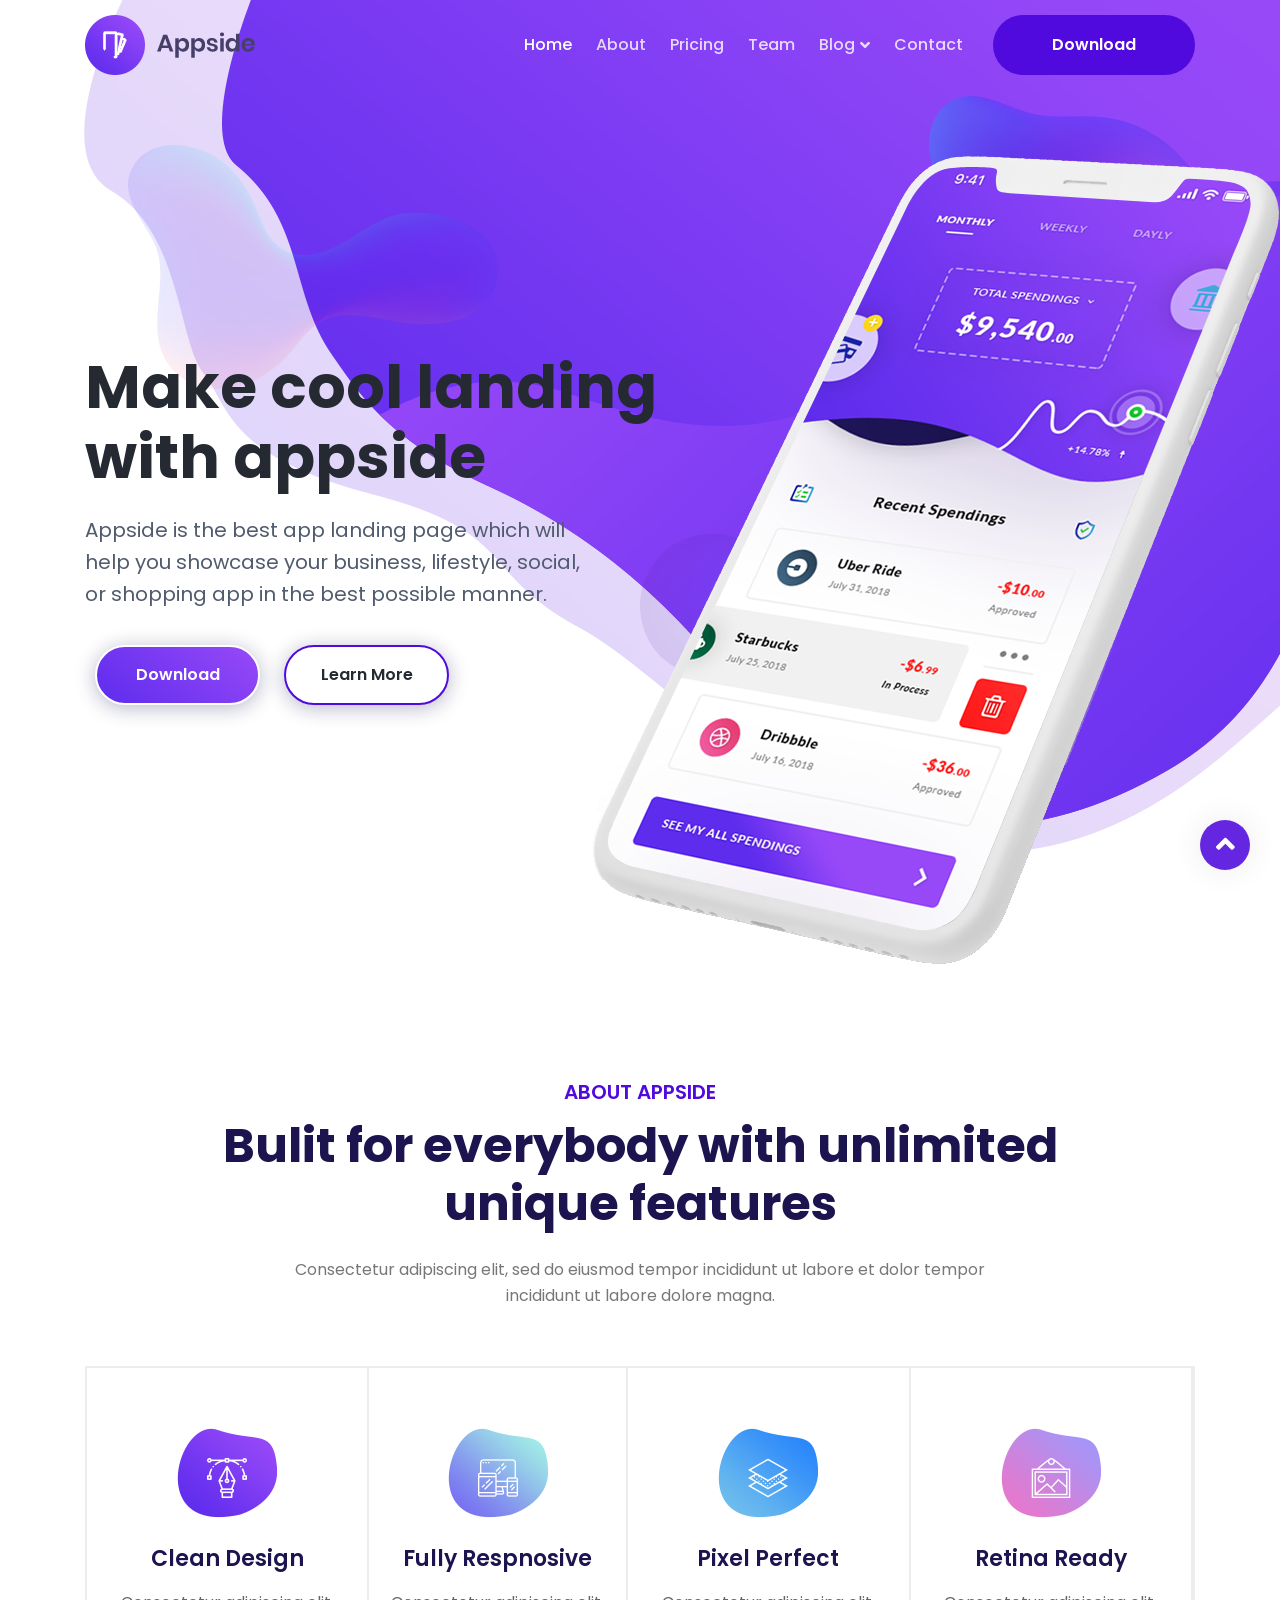
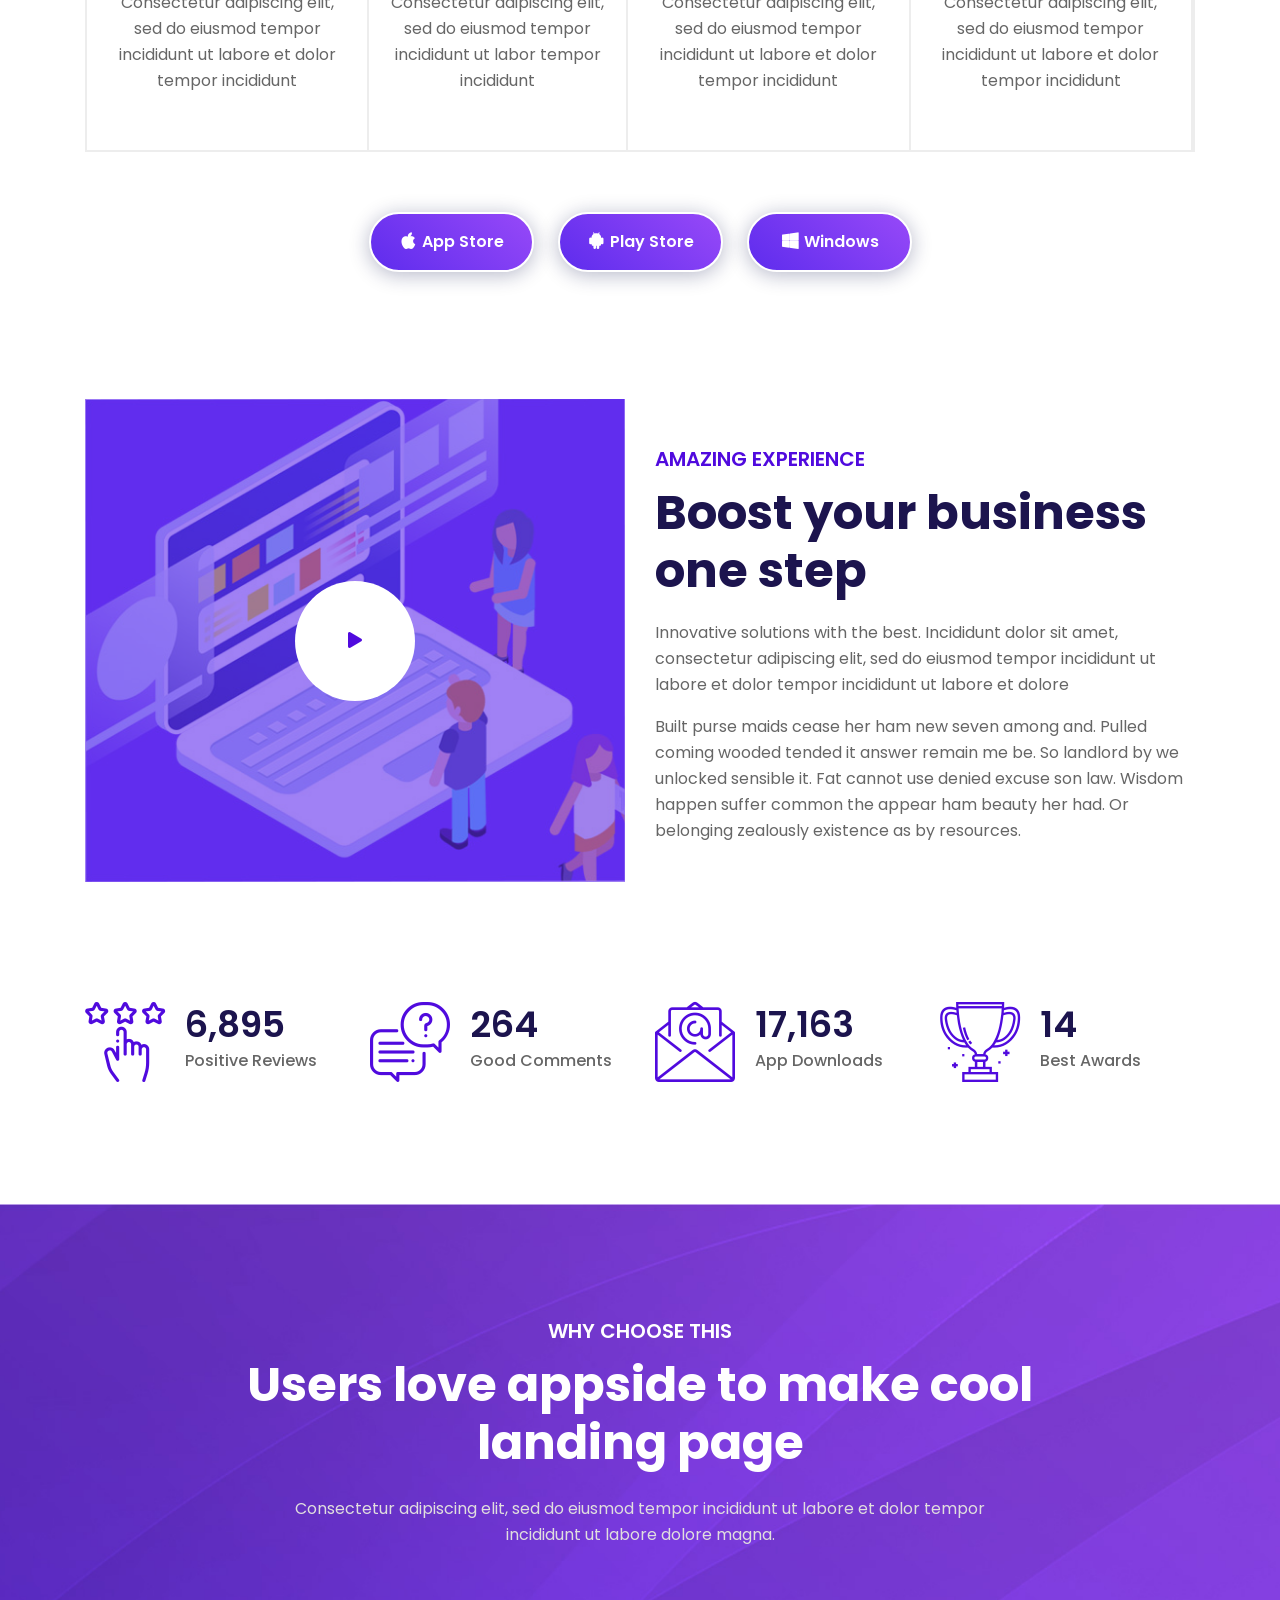
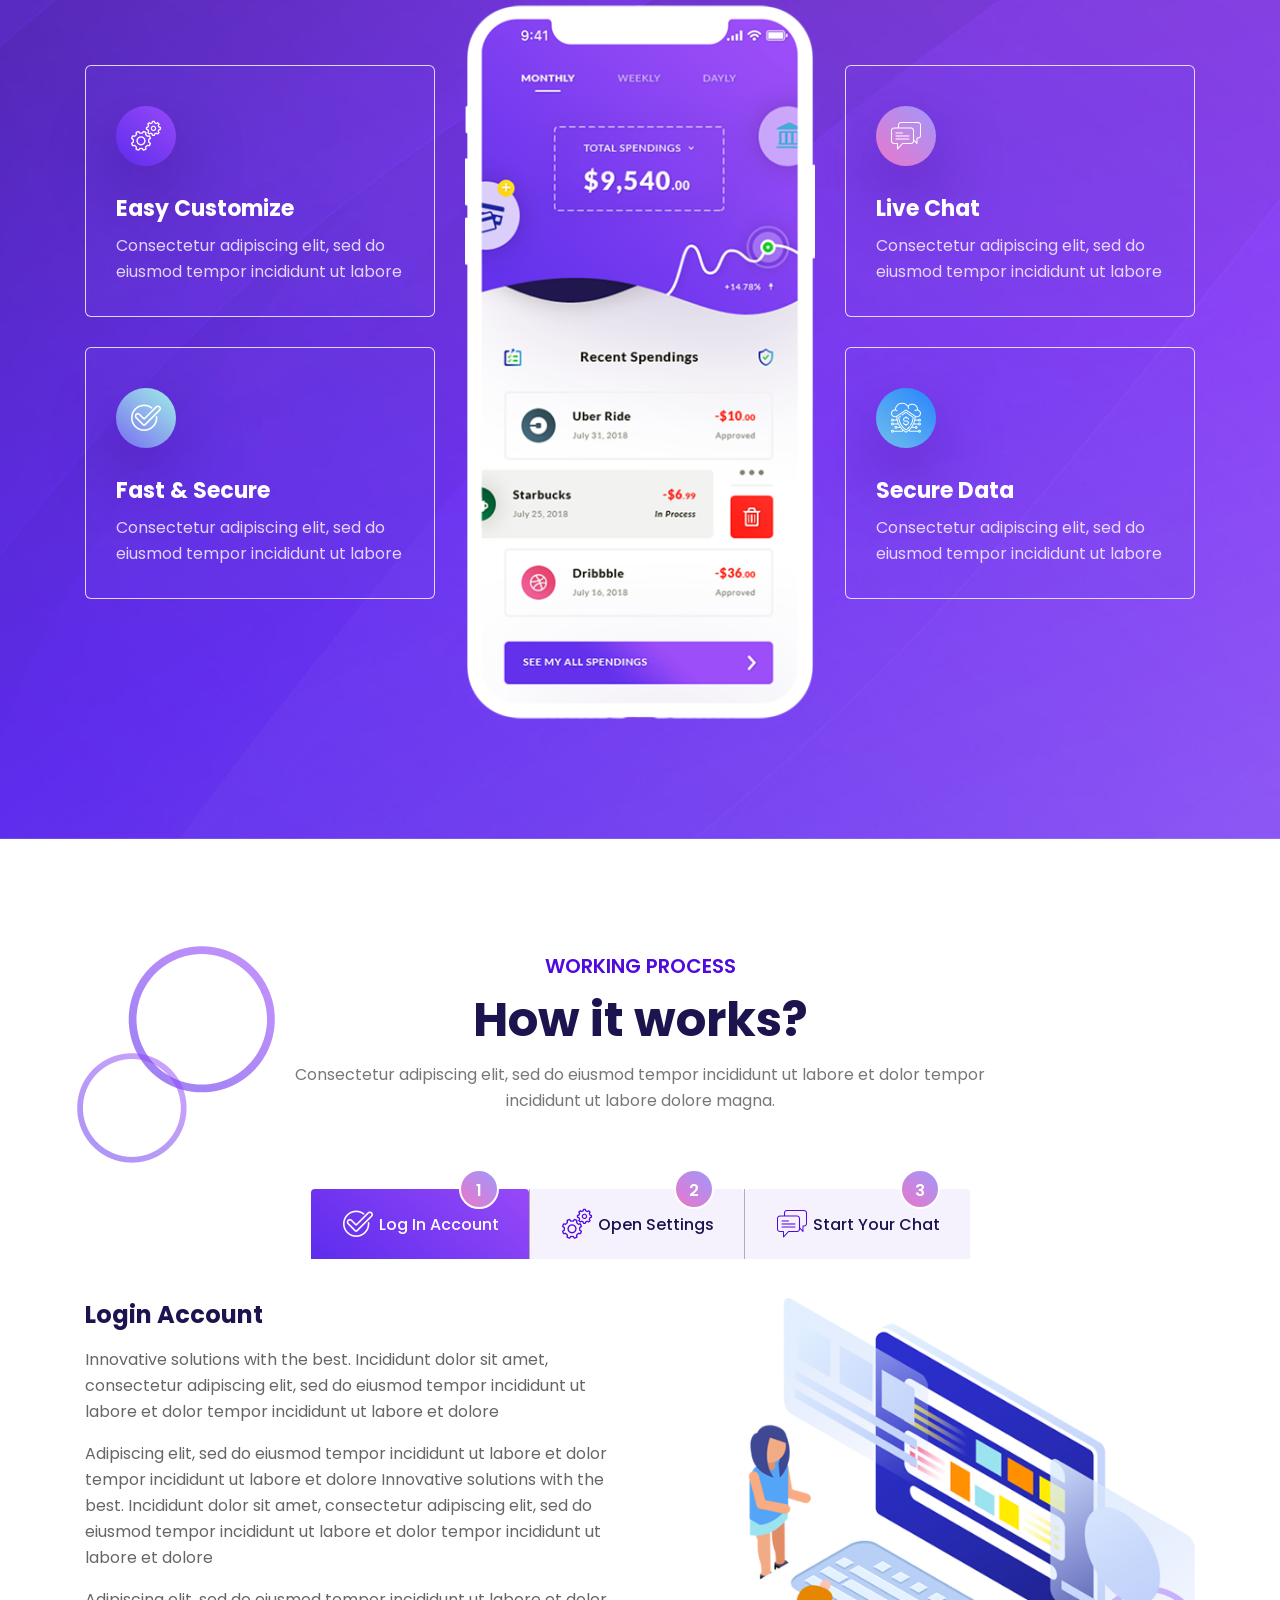
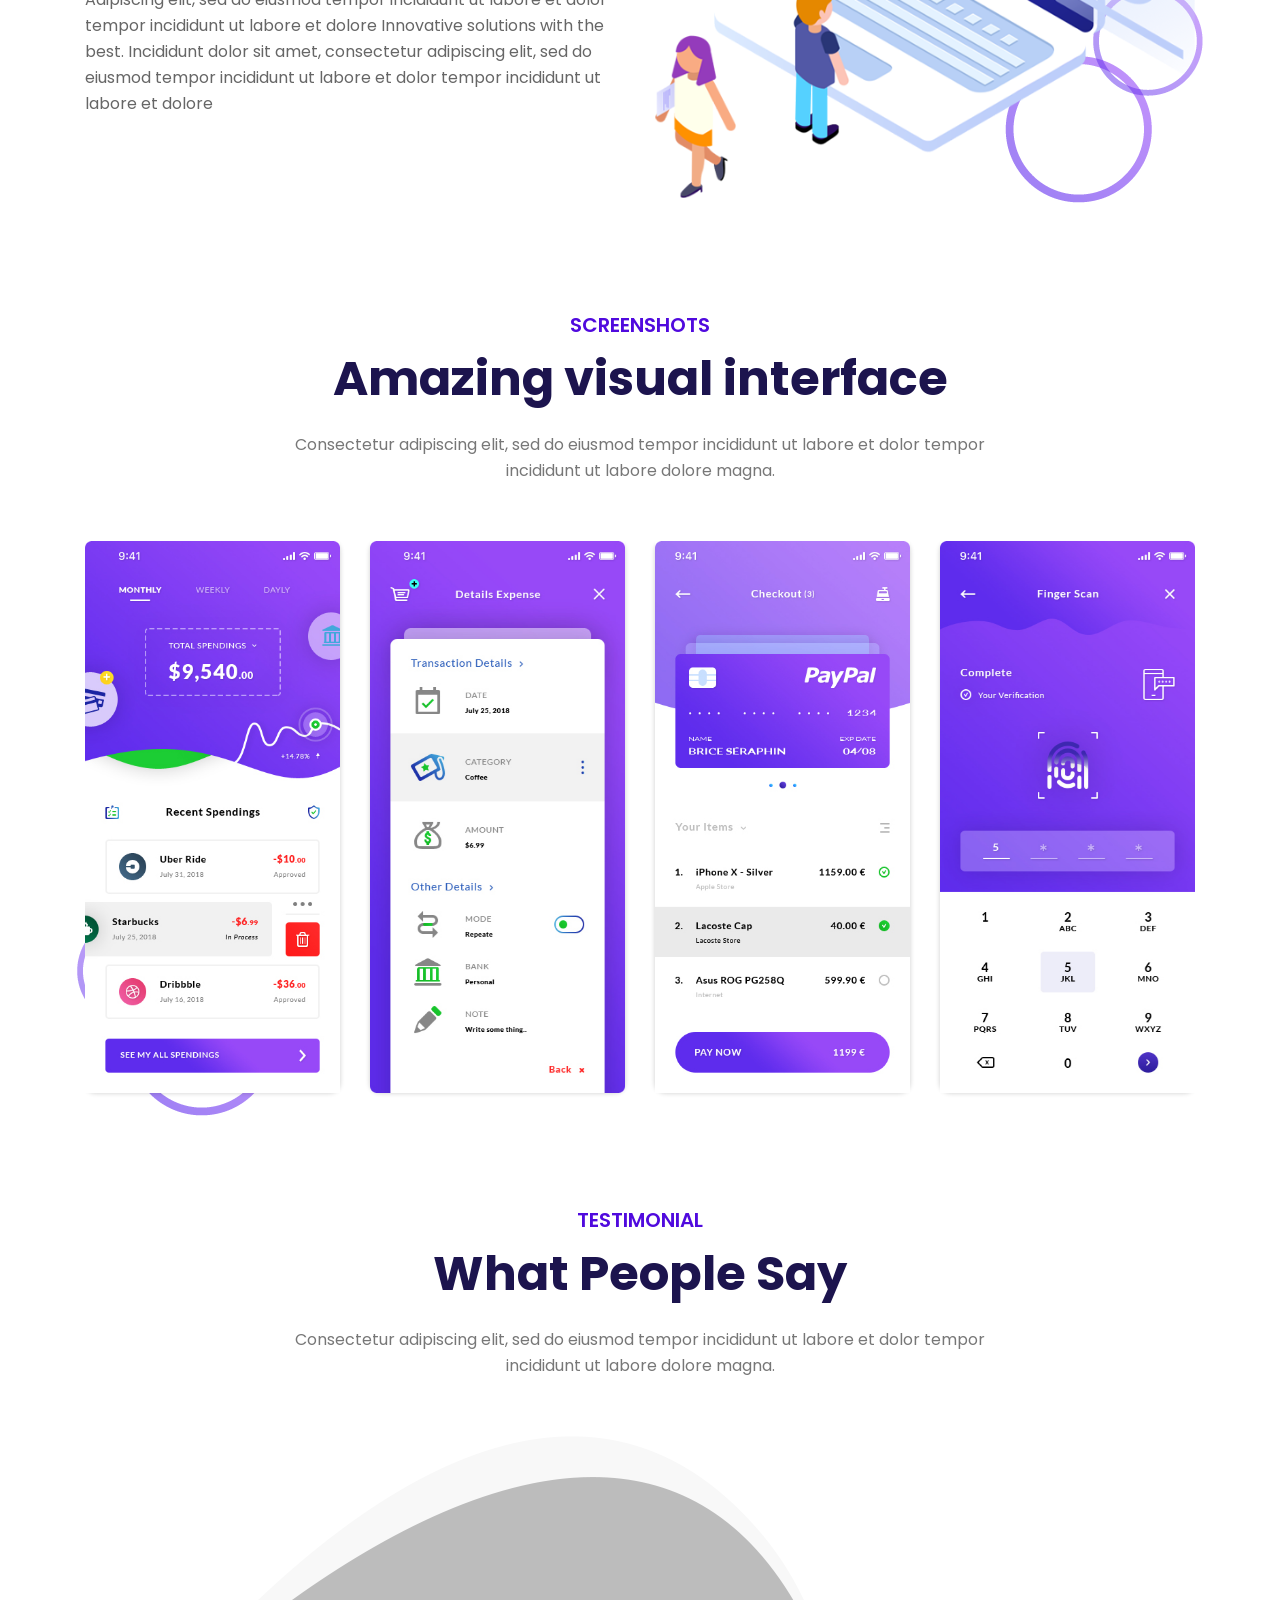
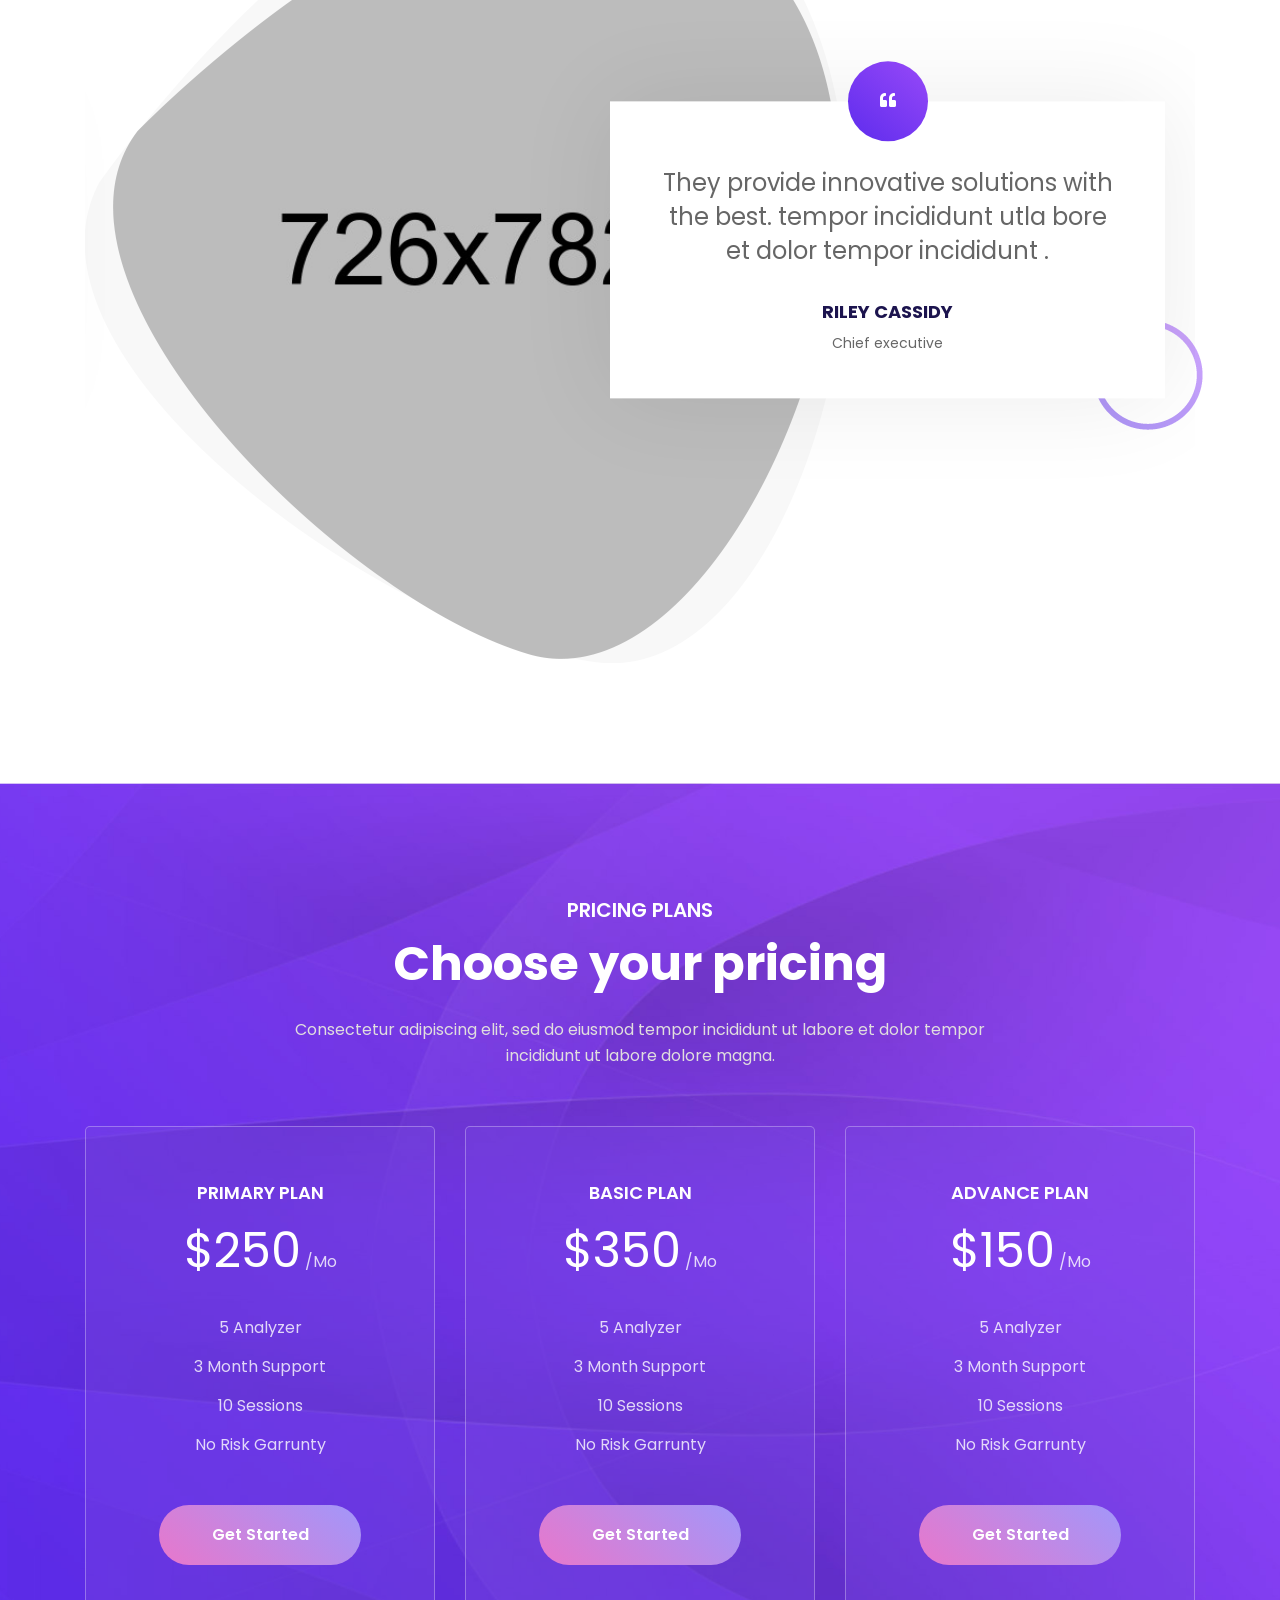
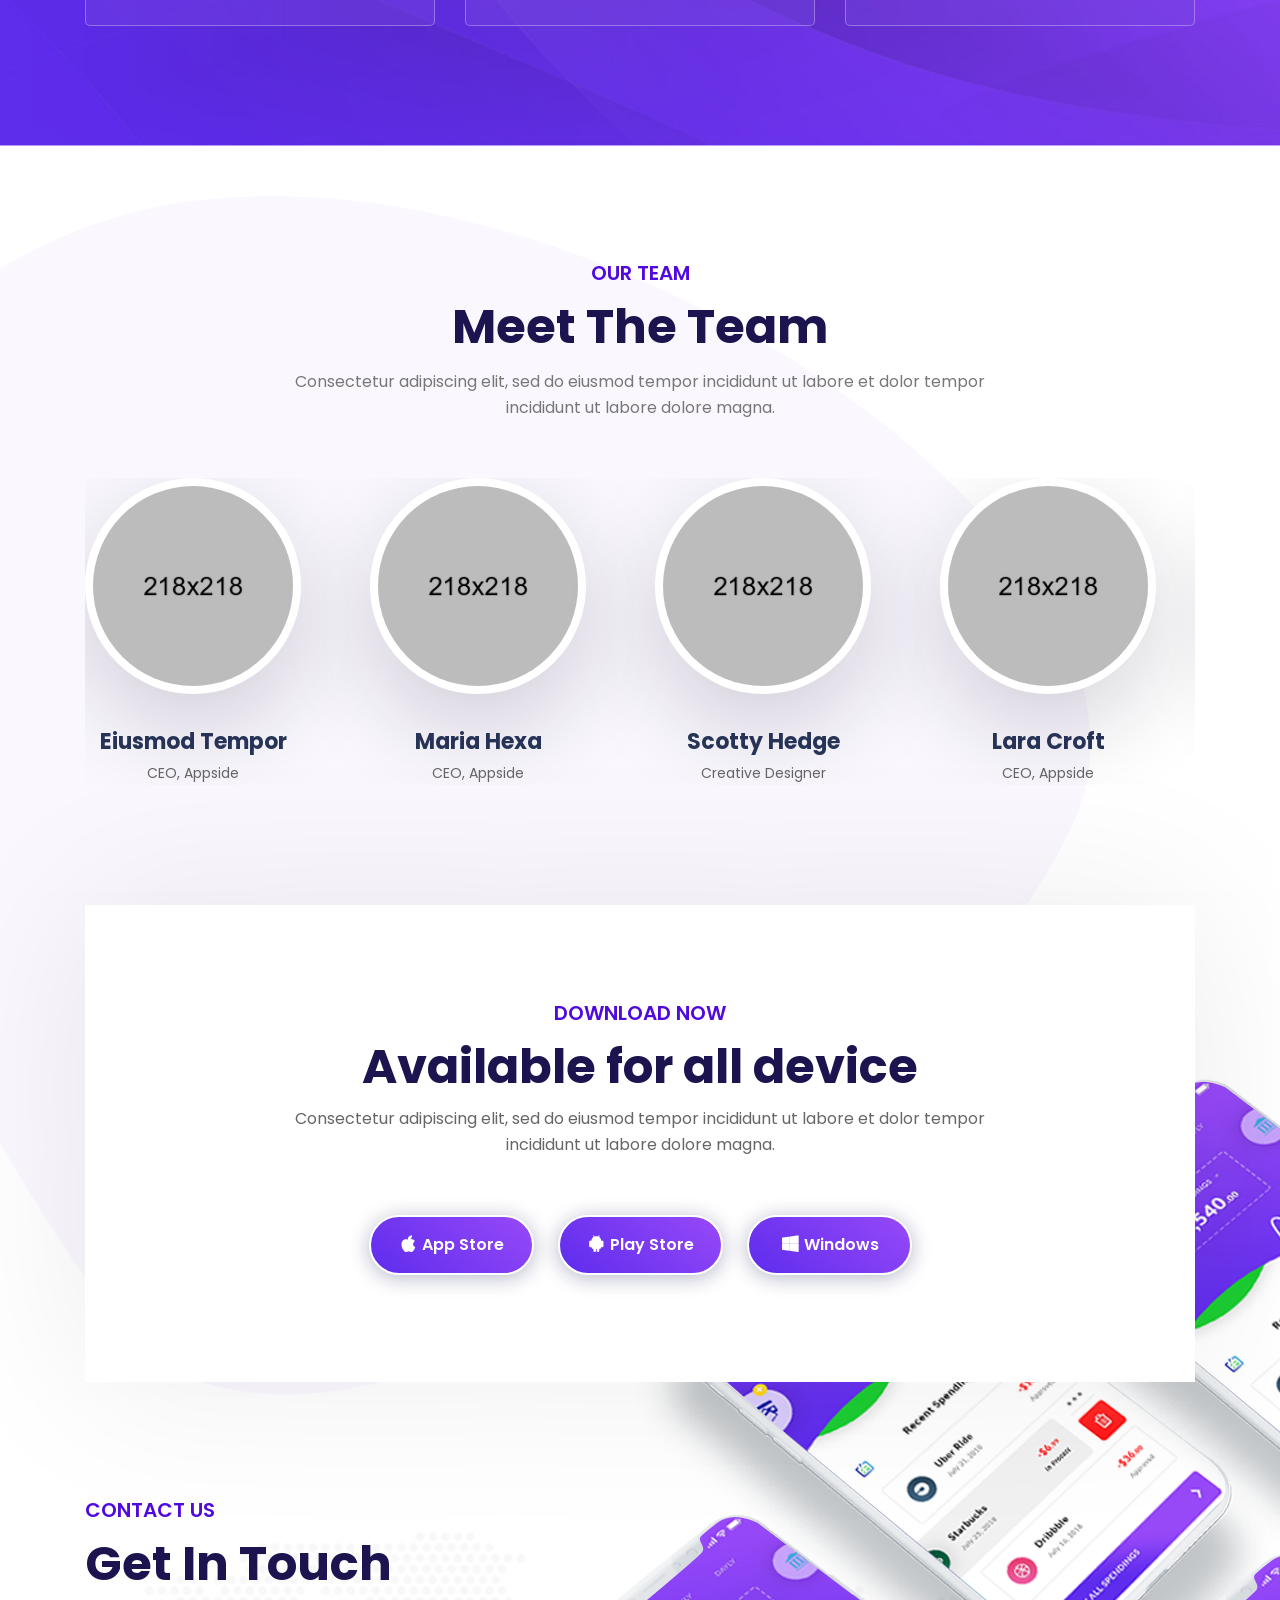
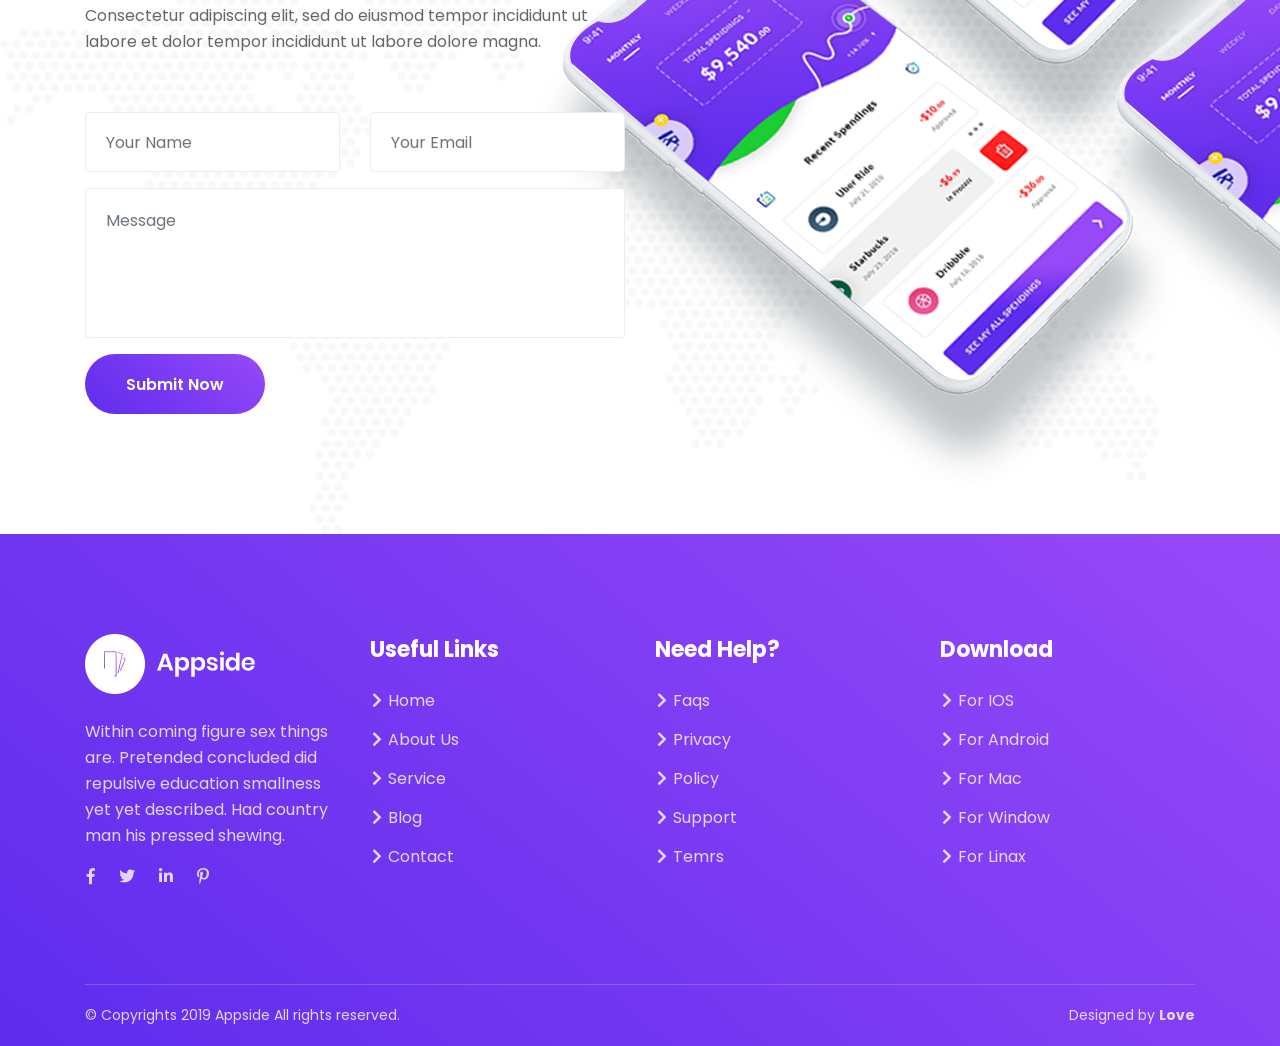
==== appsidelanding-10/main-file/appside/index.html @ 42b73445 "Initial commit" ====
<!DOCTYPE html>
<html lang="zxx">

<head>
    <meta http-equiv="Content-Type" content="text/html; charset=UTF-8">
    <meta http-equiv="X-UA-Compatible" content="IE=edge" />
    <meta http-equiv="X-UA-Compatible" content="ie=edge">
    <meta name="viewport" content="width=device-width, initial-scale=1.0">
    <meta name="robots" content="noarchive">
    <title> Appside | App Landing pages HTML Templates </title>
    <!-- favicon -->
    <link rel="shortcut icon" href="favicon.ico" type="image/x-icon">
    <!-- bootstrap -->
    <link rel="stylesheet" href="assets/css/bootstrap.min.css">
    <!-- icofont -->
    <link rel="stylesheet" href="assets/css/fontawesome.5.7.2.css">
    <!-- flaticon -->
    <link rel="stylesheet" href="assets/css/flaticon.css">
    <!-- animate.css -->
    <link rel="stylesheet" href="assets/css/animate.css">
    <!-- Owl Carousel -->
    <link rel="stylesheet" href="assets/css/owl.carousel.min.css">
    <!-- magnific popup -->
    <link rel="stylesheet" href="assets/css/magnific-popup.css">
    <!-- stylesheet -->
    <link rel="stylesheet" href="assets/css/style.css">
    <!-- responsive -->
    <link rel="stylesheet" href="assets/css/responsive.css">
</head>

<body>

    <nav class="navbar navbar-area navbar-expand-lg nav-absolute white nav-style-01">
        <div class="container nav-container">
            <div class="responsive-mobile-menu">
                <div class="logo-wrapper">
                    <a href="index.html" class="logo">
                        <img src="assets/img/logo.png" alt="logo">
                    </a>
                </div>
                <button class="navbar-toggler" type="button" data-toggle="collapse" data-target="#appside_main_menu" 
                    aria-expanded="false" aria-label="Toggle navigation">
                    <span class="navbar-toggler-icon"></span>
                </button>
            </div>
            <div class="collapse navbar-collapse" id="appside_main_menu">
                <ul class="navbar-nav">
                    <li class="current-menu-item">
                        <a href="#">Home</a>
                    </li>
                    <li><a href="#about">About</a></li>
                    <li><a href="#pricing">Pricing</a></li>
                    <li><a href="#team">Team</a></li>
                    <li class="menu-item-has-children">
                        <a href="#">Blog</a>
                        <ul class="sub-menu">
                            <li><a href="blog.html">Blog 01</a></li>
                            <li><a href="blog-details.html">Blog Details</a></li>
                        </ul>
                    </li>
                    <li><a href="#contact">Contact</a></li>
                </ul>
            </div>
            <div class="nav-right-content">
                <ul>
                    <li class="button-wrapper">
                        <a href="#" class="boxed-btn btn-rounded">Download</a>
                    </li>
                </ul>
            </div>
        </div>
</nav>
    <!-- header area start  -->
    <header class="header-area header-bg" id="home">
            <div class="shape-1"><img src="assets/img/shape/01.png" alt=""></div>
            <div class="shape-2"><img src="assets/img/shape/02.png" alt=""></div>
            <div class="shape-3"><img src="assets/img/shape/03.png" alt=""></div>
        <div class="header-right-image wow zoomIn">
            <img src="assets/img/mobile-image-4.png" alt="header right image">
        </div>
        <div class="container">
            <div class="row">
                <div class="col-lg-7">
                    <div class="header-inner">
                        <h1 class="title wow fadeInDown">Make cool landing with appside</h1>
                        <p>Appside is the best app landing page which will help you showcase your business, lifestyle, social, or shopping app in the best possible manner.</p>
                        <div class="btn-wrapper wow fadeInUp">
                            <a href="#" class="boxed-btn btn-rounded">Download now</a>
                            <a href="#" class="boxed-btn btn-rounded blank">Learn More</a>
                        </div>
                    </div>
                </div>
            </div>
        </div>
    </header>
    <!-- header area end  -->

<!-- about us area start -->

<section class="about-us-area">
    <div class="container">
        <div class="row justify-content-center">
            <div class="col-lg-10">
                <div class="section-title"><!-- section title -->
                    <span class="subtitle">About Appside</span>
                    <h3 class="title extra">Bulit for everybody with unlimited unique features</h3>
                    <p>Consectetur adipiscing elit, sed do eiusmod tempor incididunt ut labore et dolor  tempor incididunt ut labore dolore magna.</p>
                </div><!-- //. section title -->
            </div>
        </div>
        <div class="row">
            <div class="col-lg-12">
                <div class="feature-area">
                    <ul class="feature-list wow fadeInUp">
                        <li class="single-feature-list">
                            <div class="icon icon-bg-1">
                                <i class="flaticon-vector"></i>
                            </div>
                            <div class="content">
                                <h4 class="title"><a href="#">Clean Design</a></h4>
                                <p>Consectetur adipiscing elit, sed do eiusmod tempor incididunt ut labore et dolor  tempor incididunt</p>
                            </div>
                        </li>
                        <li class="single-feature-list">
                            <div class="icon icon-bg-2">
                                <i class="flaticon-responsive"></i>
                            </div>
                            <div class="content">
                                <h4 class="title"><a href="#">Fully Respnosive</a></h4>
                                <p>Consectetur adipiscing elit, sed do eiusmod tempor incididunt ut labor  tempor incididunt</p>
                            </div>
                        </li>
                        <li class="single-feature-list">
                            <div class="icon icon-bg-3">
                                <i class="flaticon-layers-2"></i>   
                            </div>
                            <div class="content">
                                <h4 class="title"><a href="#">Pixel Perfect</a></h4>
                                <p>Consectetur adipiscing elit, sed do eiusmod tempor incididunt ut labore et dolor  tempor incididunt</p>
                            </div>
                        </li>
                        <li class="single-feature-list">
                            <div class="icon icon-bg-4">
                                <i class="flaticon-picture"></i>
                            </div>
                            <div class="content">
                                <h4 class="title"><a href="#">Retina Ready</a></h4>
                                <p>Consectetur adipiscing elit, sed do eiusmod tempor incididunt ut labore et dolor  tempor incididunt</p>
                            </div>
                        </li>
                    </ul>
                    <div class="btn-wrapper ">
                        <a href="#" class="boxed-btn btn-rounded gd-bg-1"><i class="flaticon-apple-1"></i> App Store</a>
                        <a href="#" class="boxed-btn btn-rounded gd-bg-2"><i class="flaticon-android-logo"></i> Play Store</a>
                        <a href="#" class="boxed-btn btn-rounded gd-bg-3"><i class="flaticon-windows"></i> Windows</a>
                    </div>
                </div>
            </div>
        </div>
    </div>
</section>

<!-- about us area end -->

<!-- video area start -->
<section class="video-area" id="about">
    <div class="container">
        <div class="row">
            <div class="col-lg-6">
                <div class="img-with-video">
                    <div class="img-wrap">
                        <img src="assets/img/video-image.jpg" alt="">
                        <div class="hover">
                            <a href="https://www.youtube.com/watch?v=tdBzJRdy33M" class="video-play-btn mfp-iframe"><i class="fas fa-play"></i></a>
                        </div>
                    </div>
                </div>
            </div>
            <div class="col-lg-6">
                <div class="right-content-area">
                    <span class="subtitle">aMazing experience</span>
                    <h3 class="title">Boost your business one step</h3>
                    <p>Innovative solutions with the best.  Incididunt dolor sit amet, consectetur adipiscing elit, sed do eiusmod tempor incididunt ut labore et dolor  tempor incididunt ut labore et dolore </p>
                    <p>Built purse maids cease her ham new seven among and. Pulled coming wooded tended it answer remain me be. So landlord by we unlocked sensible it. Fat cannot use denied excuse son law. Wisdom happen suffer common the appear ham beauty her had. Or belonging zealously existence as by resources. </p>
                </div>
            </div>
        </div>
    </div>
</section>
<!-- video area end -->

<!-- counterup area start -->
<section class="counterup-area">
    <div class="container">
        <div class="row">
            <div class="col-lg-3 col-md-6">
                <div class="single-counter-item"><!-- single counter item -->
                    <div class="icon">
                        <i class="flaticon-rating"></i>
                    </div>
                    <div class="content">
                        <span class="count-num">14,567</span>
                        <h4 class="title">Positive Reviews</h4>
                    </div>
                </div><!-- //. single counter item -->
            </div>
            <div class="col-lg-3 col-md-6">
                <div class="single-counter-item"><!-- single counter item -->
                    <div class="icon">
                        <i class="flaticon-conversation-1"></i>
                    </div>
                    <div class="content">
                        <span class="count-num">567</span>
                        <h4 class="title">Good Comments</h4>
                    </div>
                </div><!-- //. single counter item -->
            </div>
            <div class="col-lg-3 col-md-6">
                <div class="single-counter-item"><!-- single counter item -->
                    <div class="icon">
                        <i class="flaticon-email"></i>
                    </div>
                    <div class="content">
                        <span class="count-num">36,778</span>
                        <h4 class="title">App Downloads</h4>
                    </div>
                </div><!-- //. single counter item -->
            </div>
            <div class="col-lg-3 col-md-6">
                <div class="single-counter-item"><!-- single counter item -->
                    <div class="icon">
                        <i class="flaticon-trophy"></i>
                    </div>
                    <div class="content">
                        <span class="count-num">30</span>
                        <h4 class="title">Best Awards</h4>
                    </div>
                </div><!-- //. single counter item -->
            </div>
        </div>
    </div>
</section>
<!-- counterup area end -->

<!-- why choose area start -->
<section class="why-choose-area why-choose-us-bg">
    <div class="container">
        <div class="row justify-content-center">
            <div class="col-lg-10">
                <div class="section-title white"><!-- section title -->
                    <span class="subtitle">why choose this</span>
                    <h3 class="title extra">Users love appside to make cool landing page</h3>
                    <p>Consectetur adipiscing elit, sed do eiusmod tempor incididunt ut labore et dolor  tempor incididunt ut labore dolore magna.</p>
                </div><!-- //. section title -->
            </div>
        </div>
        <div class="row">
            <div class="col-lg-4 col-md-12">
                <div class="single-why-us-item margin-top-60 wow zoomIn"><!-- single why us item -->
                    <div class="icon gdbg-1">
                        <i class="flaticon-settings-1"></i>
                    </div>
                    <div class="content">
                        <h4 class="title">Easy Customize</h4>
                        <p>Consectetur adipiscing elit, sed do eiusmod tempor incididunt ut labore</p>
                    </div>
                </div><!-- //. single why us item -->
                <div class="single-why-us-item wow zoomIn"><!-- single why us item -->
                    <div class="icon gdbg-2">
                        <i class="flaticon-checked"></i>
                    </div>
                    <div class="content">
                        <h4 class="title">Fast & Secure</h4>
                        <p>Consectetur adipiscing elit, sed do eiusmod tempor incididunt ut labore</p>
                    </div>
                </div><!-- //. single why us item -->
            </div>
            <div class="col-lg-4 col-md-12">
                <div class="center-image">
                    <img src="assets/img/mobile-img-2.png" alt="mobile image two">
                </div>
            </div>
            <div class="col-lg-4 col-md-12">
                <div class="single-why-us-item margin-top-60 wow zoomIn"><!-- single why us item -->
                    <div class="icon gdbg-3">
                        <i class="flaticon-chat-1"></i>
                    </div>
                    <div class="content">
                        <h4 class="title">Live Chat</h4>
                        <p>Consectetur adipiscing elit, sed do eiusmod tempor incididunt ut labore</p>
                    </div>
                </div><!-- //. single why us item -->
                <div class="single-why-us-item wow zoomIn"><!-- single why us item -->
                    <div class="icon gdbg-4">
                        <i class="flaticon-cloud"></i>
                    </div>
                    <div class="content">
                        <h4 class="title">Secure Data</h4>
                        <p>Consectetur adipiscing elit, sed do eiusmod tempor incididunt ut labore</p>
                    </div>
                </div><!-- //. single why us item -->
            </div>
        </div>
    </div>
</section>
<!-- why choose area end -->

<!-- how it works area start -->
<section class="how-it-work-area">
        <div class="shape-1"><img src="assets/img/shape/08.png" alt=""></div>
        <div class="shape-2"><img src="assets/img/shape/09.png" alt=""></div>
        <div class="shape-3"><img src="assets/img/shape/08.png" alt=""></div>
        <div class="shape-4"><img src="assets/img/shape/09.png" alt=""></div>
    <div class="container">
            <div class="row justify-content-center">
                <div class="col-lg-10">
                    <div class="section-title"><!-- section title -->
                        <span class="subtitle">Working Process</span>
                        <h3 class="title">How it works?</h3>
                        <p>Consectetur adipiscing elit, sed do eiusmod tempor incididunt ut labore et dolor  tempor incididunt ut labore dolore magna.</p>
                    </div><!-- //. section title -->
                </div>
            </div>
        <div class="row">
            <div class="col-lg-12">
                    <div class="how-it-work-tab-nav">
                        <ul class="nav nav-tabs" role="tablist">
                            <li class="nav-item">
                                <a class="nav-link active" id="account-tab" data-toggle="tab" href="#account" role="tab" aria-controls="account" aria-selected="true"><i class="flaticon-checked"></i> Log In Account <span class="number">1</span></a>
                            </li>
                            <li class="nav-item">
                                <a class="nav-link" id="settings-tab" data-toggle="tab" href="#settings" role="tab" aria-controls="settings" aria-selected="false"><i class="flaticon-settings-1"></i> Open Settings <span class="number">2</span></a>
                            </li>
                            <li class="nav-item">
                                <a class="nav-link" id="chat-tab" data-toggle="tab" href="#chat" role="tab" aria-controls="chat" aria-selected="false"><i class="flaticon-chat-1"></i> Start Your Chat <span class="number">3</span></a>
                            </li>
                        </ul>
                    </div>
                    <div class="tab-content wow slideInUp">
                        <div class="tab-pane fade show active" id="account" role="tabpanel" aria-labelledby="account-tab">
                            <div class="how-it-works-tab-content">
                                <div class="row">
                                    <div class="col-lg-6">
                                        <div class="left-content-area">
                                            <h4 class="title">Login Account</h4>
                                            <p>Innovative solutions with the best.  Incididunt dolor sit amet, consectetur adipiscing elit, sed do eiusmod tempor incididunt ut labore et dolor  tempor incididunt ut labore et dolore </p>
                                            <p>Adipiscing elit, sed do eiusmod tempor incididunt ut labore et dolor  tempor incididunt ut labore et dolore
                                                Innovative solutions with the best.  Incididunt dolor sit amet, consectetur adipiscing elit, sed do eiusmod tempor incididunt ut labore et dolor  tempor incididunt ut labore et dolore </p>
                                                <p>Adipiscing elit, sed do eiusmod tempor incididunt ut labore et dolor  tempor incididunt ut labore et dolore
                                                    Innovative solutions with the best.  Incididunt dolor sit amet, consectetur adipiscing elit, sed do eiusmod tempor incididunt ut labore et dolor  tempor incididunt ut labore et dolore </p>
                                        </div>
                                    </div>
                                    <div class="col-lg-6">
                                        <div class="right-content-area">
                                            <div class="img-wrapper">
                                                <img src="assets/img/how-it-works-image.png" alt="how it works image">
                                            </div>
                                        </div>
                                    </div>
                                </div>
                            </div>
                        </div>
                        <div class="tab-pane fade" id="settings" role="tabpanel" aria-labelledby="settings-tab">
                            <div class="how-it-works-tab-content">
                                <div class="row">
                                    <div class="col-lg-6">
                                        <div class="left-content-area">
                                            <h4 class="title">Login Account</h4>
                                            <p>Innovative solutions with the best.  Incididunt dolor sit amet, consectetur adipiscing elit, sed do eiusmod tempor incididunt ut labore et dolor  tempor incididunt ut labore et dolore </p>
                                            <p>Adipiscing elit, sed do eiusmod tempor incididunt ut labore et dolor  tempor incididunt ut labore et dolore
                                                Innovative solutions with the best.  Incididunt dolor sit amet, consectetur adipiscing elit, sed do eiusmod tempor incididunt ut labore et dolor  tempor incididunt ut labore et dolore </p>
                                                <p>Adipiscing elit, sed do eiusmod tempor incididunt ut labore et dolor  tempor incididunt ut labore et dolore
                                                    Innovative solutions with the best.  Incididunt dolor sit amet, consectetur adipiscing elit, sed do eiusmod tempor incididunt ut labore et dolor  tempor incididunt ut labore et dolore </p>
                                        </div>
                                    </div>
                                    <div class="col-lg-6">
                                        <div class="right-content-area">
                                            <div class="img-wrapper">
                                                <img src="assets/img/how-it-works-image.png" alt="how it works image">
                                            </div>
                                        </div>
                                    </div>
                                </div>
                            </div>
                        </div>
                        <div class="tab-pane fade" id="chat" role="tabpanel" aria-labelledby="chat-tab">
                            <div class="how-it-works-tab-content">
                                <div class="row">
                                    <div class="col-lg-6">
                                        <div class="left-content-area">
                                            <h4 class="title">Login Account</h4>
                                            <p>Innovative solutions with the best.  Incididunt dolor sit amet, consectetur adipiscing elit, sed do eiusmod tempor incididunt ut labore et dolor  tempor incididunt ut labore et dolore </p>
                                            <p>Adipiscing elit, sed do eiusmod tempor incididunt ut labore et dolor  tempor incididunt ut labore et dolore
                                                Innovative solutions with the best.  Incididunt dolor sit amet, consectetur adipiscing elit, sed do eiusmod tempor incididunt ut labore et dolor  tempor incididunt ut labore et dolore </p>
                                                <p>Adipiscing elit, sed do eiusmod tempor incididunt ut labore et dolor  tempor incididunt ut labore et dolore
                                                    Innovative solutions with the best.  Incididunt dolor sit amet, consectetur adipiscing elit, sed do eiusmod tempor incididunt ut labore et dolor  tempor incididunt ut labore et dolore </p>
                                        </div>
                                    </div>
                                    <div class="col-lg-6">
                                        <div class="right-content-area">
                                            <div class="img-wrapper">
                                                <img src="assets/img/how-it-works-image.png" alt="how it works image">
                                            </div>
                                        </div>
                                    </div>
                                </div>
                            </div>
                        </div>
                    </div>
            </div>
        </div>
    </div>
</section>
<!-- how it works area end -->

<!-- screenshort area start -->
<section class="screenshort-area">
        <div class="shape-1"><img src="assets/img/shape/08.png" alt=""></div>
        <div class="shape-2"><img src="assets/img/shape/09.png" alt=""></div>
    <div class="container">
        <div class="row justify-content-center">
            <div class="col-lg-10">
                <div class="section-title"><!-- section title -->
                    <span class="subtitle">Screenshots</span>
                    <h3 class="title extra">Amazing visual interface</h3>
                    <p>Consectetur adipiscing elit, sed do eiusmod tempor incididunt ut labore et dolor  tempor incididunt ut labore dolore magna.</p>
                </div><!-- //. section title -->
            </div>
        </div>
        <div class="row">
            <div class="col-lg-12">
                <div class="screenshort-carousel"><!-- screenshort carousel -->
                    <div class="single-screenshort-item"><!-- single screenshort item -->
                        <img src="assets/img/screenshort/screen-1.jpg" alt="">
                    </div><!-- //.single screenshort item -->
                    <div class="single-screenshort-item"><!-- single screenshort item -->
                        <img src="assets/img/screenshort/screen-2.jpg" alt="">
                    </div><!-- //.single screenshort item -->
                    <div class="single-screenshort-item"><!-- single screenshort item -->
                        <img src="assets/img/screenshort/screen-3.jpg" alt="">
                    </div><!-- //.single screenshort item -->
                    <div class="single-screenshort-item"><!-- single screenshort item -->
                        <img src="assets/img/screenshort/screen-4.jpg" alt="">
                    </div><!-- //.single screenshort item -->
                </div><!-- //. screenshort carousel -->
            </div>
        </div>
    </div>
</section>
<!-- screenshort area end -->

<!-- testimonial area start -->
<section class="testimonial-area">
        <div class="shape-1"><img src="assets/img/shape/08.png" alt=""></div>
        <div class="shape-2"><img src="assets/img/shape/09.png" alt=""></div>
    <div class="container">
        <div class="row justify-content-center">
            <div class="col-lg-10">
                <div class="section-title "><!-- section title -->
                    <span class="subtitle">Testimonial</span>
                    <h3 class="title extra">What People Say</h3>
                    <p>Consectetur adipiscing elit, sed do eiusmod tempor incididunt ut labore et dolor  tempor incididunt ut labore dolore magna.</p>
                </div><!-- //. section title -->
            </div>
        </div>
        <div class="row">
            <div class="col-lg-12">
                <div class="testimonial-carousel">

                    <div class="single-testimonial-item"><!-- single testimonial item -->
                        <div class="thumb">
                            <img src="assets/img/testimonial/01.jpg" alt="">
                        </div>
                       
                        <div class="hover"><!-- hover -->
                            <div class="hover-inner">
                                <div class="icon"><i class="fas fa-quote-left"></i></div>
                                <p>They  provide innovative solutions with the best.  tempor incididunt utla bore et dolor  tempor incididunt .</p>
                                <div class="author-meta">
                                    <h4 class="name">Riley Cassidy</h4>
                                    <span class="post">Chief executive</span>
                                </div>
                            </div>
                        </div><!-- //. hover -->
                    </div><!-- //. single testimonial item -->
                    <div class="single-testimonial-item"><!-- single testimonial item -->
                        <div class="thumb">
                            <img src="assets/img/testimonial/02.jpg" alt="">
                        </div>
                       
                        <div class="hover"><!-- hover -->
                            <div class="hover-inner">
                                <div class="icon"><i class="fas fa-quote-left"></i></div>
                                <p>They  provide innovative solutions with the best.  tempor incididunt utla bore et dolor  tempor incididunt .</p>
                                <div class="author-meta">
                                    <h4 class="name">Riley Cassidy</h4>
                                    <span class="post">Chief executive</span>
                                </div>
                            </div>
                        </div><!-- //. hover -->
                    </div><!-- //. single testimonial item -->
                    <div class="single-testimonial-item"><!-- single testimonial item -->
                        <div class="thumb">
                            <img src="assets/img/testimonial/03.jpg" alt="">
                        </div>
                       
                        <div class="hover"><!-- hover -->
                            <div class="hover-inner">
                                <div class="icon"><i class="fas fa-quote-left"></i></div>
                                <p>They  provide innovative solutions with the best.  tempor incididunt utla bore et dolor  tempor incididunt .</p>
                                <div class="author-meta">
                                    <h4 class="name">Riley Cassidy</h4>
                                    <span class="post">Chief executive</span>
                                </div>
                            </div>
                        </div><!-- //. hover -->
                    </div><!-- //. single testimonial item -->
                </div>
            </div>
        </div>
    </div>
</section>
<!-- testimonial area end -->

<!-- price plan area start -->
<section class="pricing-plan-area pricing-plan-bg" id="pricing">
    <div class="container">
        <div class="row justify-content-center">
            <div class="col-lg-10">
                <div class="section-title white"><!-- section title -->
                    <span class="subtitle">Pricing plans</span>
                    <h3 class="title extra">Choose your pricing</h3>
                    <p>Consectetur adipiscing elit, sed do eiusmod tempor incididunt ut labore et dolor  tempor incididunt ut labore dolore magna.</p>
                </div><!-- //. section title -->
            </div>
        </div>
        <div class="row">
            <div class="col-lg-4 col-md-6">
                <div class="single-price-plan-01 wow zoomIn"><!-- single price plan one -->
                   <div class="price-header">
                        <h4 class="name">Primary Plan</h4>
                        <div class="price-wrap">
                            <span class="price">$250</span>
                            <span class="month">/Mo</span>
                        </div>
                   </div>
                   <div class="price-body">
                       <ul>
                           <li>5 Analyzer</li>
                           <li>3 Month Support</li>
                           <li>10 Sessions</li>
                           <li>No Risk Garrunty</li>
                       </ul>
                   </div>
                   <div class="price-footer">
                       <a href="#" class="boxed-btn btn-rounded gd-bg-2">Get Started</a>
                   </div>
                </div><!-- //. single price plan one -->
            </div>
            <div class="col-lg-4 col-md-6">
                <div class="single-price-plan-01 wow zoomIn"><!-- single price plan one -->
                   <div class="price-header">
                        <h4 class="name">Basic Plan</h4>
                        <div class="price-wrap">
                            <span class="price">$350</span>
                            <span class="month">/Mo</span>
                        </div>
                   </div>
                   <div class="price-body">
                       <ul>
                           <li>5 Analyzer</li>
                           <li>3 Month Support</li>
                           <li>10 Sessions</li>
                           <li>No Risk Garrunty</li>
                       </ul>
                   </div>
                   <div class="price-footer">
                       <a href="#" class="boxed-btn btn-rounded gd-bg-2">Get Started</a>
                   </div>
                </div><!-- //. single price plan one -->
            </div>
            <div class="col-lg-4 col-md-6">
                <div class="single-price-plan-01 wow zoomIn"><!-- single price plan one -->
                   <div class="price-header">
                        <h4 class="name">Advance Plan</h4>
                        <div class="price-wrap">
                            <span class="price">$150</span>
                            <span class="month">/Mo</span>
                        </div>
                   </div>
                   <div class="price-body">
                       <ul>
                           <li>5 Analyzer</li>
                           <li>3 Month Support</li>
                           <li>10 Sessions</li>
                           <li>No Risk Garrunty</li>
                       </ul>
                   </div>
                   <div class="price-footer">
                       <a href="#" class="boxed-btn btn-rounded gd-bg-2">Get Started</a>
                   </div>
                </div><!-- //. single price plan one -->
            </div>
        </div>
    </div>
</section>
<!-- price plan area end -->

<!-- team member area start -->
<section class="team-member-area" id="team">
    <div class="bg-shape-1">
        <img src="assets/img/bg/team-shape.png" alt="">
    </div>
    <div class="bg-shape-2">
        <img src="assets/img/bg/contact-map-bg.jpg" alt="">
    </div>
    <div class="bg-shape-3">
        <img src="assets/img/bg/contact-mobile-bg.png" alt="">
    </div>
    <div class="container">
        <div class="row justify-content-center">
            <div class="col-lg-10">
                <div class="section-title"><!-- section title -->
                    <span class="subtitle">Our Team</span>
                    <h3 class="title">Meet The Team</h3>
                    <p>Consectetur adipiscing elit, sed do eiusmod tempor incididunt ut labore et dolor  tempor incididunt ut labore dolore magna.</p>
                </div><!-- //. section title -->
            </div>
        </div>
        <div class="row">
            <div class="col-lg-12">
                <div class="team-carousel"><!-- team carousel -->
                    <div class="single-team-member"><!-- single team member -->
                        <div class="thumb">
                            <img src="assets/img/team-member/01.jpg" alt="team member image">
                            <div class="hover">
                                <ul class="social-icon">
                                    <li><a href="#"><i class="fab fa-facebook-f"></i></a></li>
                                    <li><a href="#"><i class="fab fa-twitter"></i></a></li>
                                    <li><a href="#"><i class="fab fa-linkedin-in"></i></a></li>
                                </ul>
                            </div>
                        </div>
                        <div class="content">
                            <h4 class="title">Eiusmod Tempor</h4>
                            <span class="post">CEO, Appside</span>
                        </div>
                    </div><!-- //. single team member -->
                    <div class="single-team-member"><!-- single team member -->
                        <div class="thumb">
                            <img src="assets/img/team-member/02.jpg" alt="team member image">
                            <div class="hover">
                                <ul class="social-icon">
                                    <li><a href="#"><i class="fab fa-facebook-f"></i></a></li>
                                    <li><a href="#"><i class="fab fa-twitter"></i></a></li>
                                    <li><a href="#"><i class="fab fa-linkedin-in"></i></a></li>
                                </ul>
                            </div>
                        </div>
                        <div class="content">
                            <h4 class="title">Maria Hexa</h4>
                            <span class="post">CEO, Appside</span>
                        </div>
                    </div><!-- //. single team member -->
                    <div class="single-team-member"><!-- single team member -->
                        <div class="thumb">
                            <img src="assets/img/team-member/03.jpg" alt="team member image">
                            <div class="hover">
                                <ul class="social-icon">
                                    <li><a href="#"><i class="fab fa-facebook-f"></i></a></li>
                                    <li><a href="#"><i class="fab fa-twitter"></i></a></li>
                                    <li><a href="#"><i class="fab fa-linkedin-in"></i></a></li>
                                </ul>
                            </div>
                        </div>
                        <div class="content">
                            <h4 class="title">Scotty Hedge</h4>
                            <span class="post">Creative Designer</span>
                        </div>
                    </div><!-- //. single team member -->
                    <div class="single-team-member"><!-- single team member -->
                        <div class="thumb">
                            <img src="assets/img/team-member/04.jpg" alt="team member image">
                            <div class="hover">
                                <ul class="social-icon">
                                    <li><a href="#"><i class="fab fa-facebook-f"></i></a></li>
                                    <li><a href="#"><i class="fab fa-twitter"></i></a></li>
                                    <li><a href="#"><i class="fab fa-linkedin-in"></i></a></li>
                                </ul>
                            </div>
                        </div>
                        <div class="content">
                            <h4 class="title">Lara Croft</h4>
                            <span class="post">CEO, Appside</span>
                        </div>
                    </div><!-- //. single team member -->
                    <div class="single-team-member"><!-- single team member -->
                        <div class="thumb">
                            <img src="assets/img/team-member/05.jpg" alt="team member image">
                            <div class="hover">
                                <ul class="social-icon">
                                    <li><a href="#"><i class="fab fa-facebook-f"></i></a></li>
                                    <li><a href="#"><i class="fab fa-twitter"></i></a></li>
                                    <li><a href="#"><i class="fab fa-linkedin-in"></i></a></li>
                                </ul>
                            </div>
                        </div>
                        <div class="content">
                            <h4 class="title">Eiusmoy Smith</h4>
                            <span class="post">Developer</span>
                        </div>
                    </div><!-- //. single team member -->
                </div><!-- //. team carousel -->
            </div>
        </div>
        <div class="row">
            <div class="col-lg-12">
                <div class="download-area-wrapper margin-top-120"><!-- download area wrapper -->
                    <span class="subtitle">Download now</span>
                    <h3 class="title">Available for all device</h3>
                    <p>Consectetur adipiscing elit, sed do eiusmod tempor incididunt ut labore et dolor  tempor incididunt ut labore dolore magna.</p>
                    <div class="btn-wrapper">
                            <a href="#" class="boxed-btn btn-rounded gd-bg-1"><i class="flaticon-apple-1"></i> App Store</a>
                            <a href="#" class="boxed-btn btn-rounded gd-bg-2"><i class="flaticon-android-logo"></i> Play Store</a>
                            <a href="#" class="boxed-btn btn-rounded gd-bg-3"><i class="flaticon-windows"></i> Windows</a>
                    </div>
                </div><!-- //. download area wrapper -->
            </div>
        </div>
        <div class="row">
            <div class="col-lg-6">
                <div class="contact-area-wrapper" id="contact"><!-- contact area wrapper -->
                    <span class="subtitle">Contact us</span>
                    <h3 class="title">Get In Touch</h3>
                    <p>Consectetur adipiscing elit, sed do eiusmod tempor incididunt ut labore et dolor  tempor incididunt ut labore dolore magna.</p>
                    <form action="index.html" id="contact_form_submit" class="contact-form sec-margin">
                        <div class="row">
                            <div class="col-lg-6">
                                <div class="form-group">
                                    <input type="text" class="form-control" id="uname" placeholder="Your Name">
                                </div>
                            </div>
                            <div class="col-lg-6">
                                <div class="form-group">
                                    <input type="text" class="form-control" id="email" placeholder="Your Email">
                                </div>
                            </div>
                            <div class="col-lg-12">
                                <div class="form-group textarea">
                                    <textarea name="message" id="message" class="form-control" cols="30" rows="10" placeholder="Message"></textarea>
                                </div>
                                <button class="submit-btn  btn-rounded gd-bg-1" type="submit">Submit Now</button>
                            </div>
                        </div>
                    </form>
                </div><!-- //. contact area wrapper -->
            </div>
        </div>
    </div>
</section>
<!-- team member area end -->

<!-- footer area start -->
<footer class="footer-area">
    <div class="footer-top">
        <div class="container">
            <div class="row">
                <div class="col-lg-3 col-md-6">
                    <div class="footer-widget about_widget">
                        <a href="index.html" class="footer-logo"><img src="assets/img/logo-white.png" alt=""></a>
                        <p>Within coming figure sex things are. Pretended concluded did repulsive education smallness yet yet described. Had country man his pressed shewing. </p>
                        <ul class="social-icon">
                            <li><a href="#"><i class="fab fa-facebook-f"></i></a></li>
                            <li><a href="#"><i class="fab fa-twitter"></i></a></li>
                            <li><a href="#"><i class="fab fa-linkedin-in"></i></a></li>
                            <li><a href="#"><i class="fab fa-pinterest-p"></i></a></li>
                        </ul>
                    </div>
                </div>
                <div class="col-lg-3 col-md-6">
                    <div class="footer-widget nav_menus_widget">
                        <h4 class="widget-title">Useful Links</h4>
                        <ul>
                            <li><a href="index.html"><i class="fas fa-chevron-right"></i> Home</a></li>
                            <li><a href="#"><i class="fas fa-chevron-right"></i> About Us</a></li>
                            <li><a href="#"><i class="fas fa-chevron-right"></i> Service</a></li>
                            <li><a href="#"><i class="fas fa-chevron-right"></i> Blog</a></li>
                            <li><a href="#"><i class="fas fa-chevron-right"></i> Contact</a></li>
                        </ul>
                    </div>
                </div>
                <div class="col-lg-3 col-md-6">
                    <div class="footer-widget nav_menus_widget">
                        <h4 class="widget-title">Need Help?</h4>
                        <ul>
                            <li><a href="#"><i class="fas fa-chevron-right"></i> Faqs</a></li>
                            <li><a href="#"><i class="fas fa-chevron-right"></i> Privacy</a></li>
                            <li><a href="#"><i class="fas fa-chevron-right"></i> Policy</a></li>
                            <li><a href="#"><i class="fas fa-chevron-right"></i> Support</a></li>
                            <li><a href="#"><i class="fas fa-chevron-right"></i> Temrs</a></li>
                        </ul>
                    </div>
                </div>
                <div class="col-lg-3 col-md-6">
                    <div class="footer-widget nav_menus_widget">
                        <h4 class="widget-title">Download</h4>
                        <ul>
                            <li><a href="#"><i class="fas fa-chevron-right"></i> For IOS</a></li>
                            <li><a href="#"><i class="fas fa-chevron-right"></i> For Android</a></li>
                            <li><a href="#"><i class="fas fa-chevron-right"></i> For Mac</a></li>
                            <li><a href="#"><i class="fas fa-chevron-right"></i> For Window</a></li>
                            <li><a href="#"><i class="fas fa-chevron-right"></i> For Linax</a></li>
                        </ul>
                    </div>
                </div>
            </div>
        </div>
    </div>
    <div class="copyright-area"><!-- copyright area -->
        <div class="container">
            <div class="row">
                <div class="col-lg-12">
                    <div class="copyright-inner"><!-- copyright inner wrapper -->
                        <div class="left-content-area"><!-- left content area -->
                            &copy; Copyrights 2019 Appside All rights reserved.
                        </div><!-- //. left content aera -->
                        <div class="right-content-area"><!-- right content area -->
                            Designed by <strong>Love</strong>
                        </div><!-- //. right content area -->
                    </div><!-- //.copyright inner wrapper -->
                </div>
            </div>
        </div>
    </div><!-- //. copyright area -->
</footer>
<!-- footer area end -->

<!-- preloader area start -->
<div class="preloader-wrapper" id="preloader">
    <div class="preloader" >
        <div class="sk-circle">
            <div class="sk-circle1 sk-child"></div>
            <div class="sk-circle2 sk-child"></div>
            <div class="sk-circle3 sk-child"></div>
            <div class="sk-circle4 sk-child"></div>
            <div class="sk-circle5 sk-child"></div>
            <div class="sk-circle6 sk-child"></div>
            <div class="sk-circle7 sk-child"></div>
            <div class="sk-circle8 sk-child"></div>
            <div class="sk-circle9 sk-child"></div>
            <div class="sk-circle10 sk-child"></div>
            <div class="sk-circle11 sk-child"></div>
            <div class="sk-circle12 sk-child"></div>
        </div>
    </div>
</div>

  <!-- preloader area end -->

  <!-- back to top area start -->
  <div class="back-to-top">
        <i class="fas fa-angle-up"></i>
  </div>
  <!-- back to top area end -->

    <!-- jquery -->
    <script src="assets/js/jquery.js"></script>
    <!-- popper -->
    <script src="assets/js/popper.min.js"></script>
    <!-- bootstrap -->
    <script src="assets/js/bootstrap.min.js"></script>
    <!-- owl carousel -->
    <script src="assets/js/owl.carousel.min.js"></script>
    <!-- magnific popup -->
    <script src="assets/js/jquery.magnific-popup.js"></script>
    <!-- contact js-->
    <script src="assets/js/contact.js"></script>
    <!-- wow js-->
    <script src="assets/js/wow.min.js"></script>
    <!-- way points js-->
    <script src="assets/js/waypoints.min.js"></script>
    <!-- counterup js-->
    <script src="assets/js/jquery.counterup.min.js"></script>
    <!-- main -->
    <script src="assets/js/main.js"></script>
</body>

</html>
---- appsidelanding-10/main-file/appside/assets/css/flaticon.css ----
/*
  	Flaticon icon font: Flaticon
  	Creation date: 13/02/2019 16:36
  	*/

@font-face {
  font-family: "Flaticon";
  src: url("../fonts/Flaticon.eot");
  src: url("../fonts/Flaticon.eot?#iefix") format("embedded-opentype"),
       url("../fonts/Flaticon.woff2") format("woff2"),
       url("../fonts/Flaticon.woff") format("woff"),
       url("../fonts/Flaticon.ttf") format("truetype"),
       url("../fonts/Flaticon.svg#Flaticon") format("svg");
  font-weight: normal;
  font-style: normal;
}

@media screen and (-webkit-min-device-pixel-ratio:0) {
  @font-face {
    font-family: "Flaticon";
    src: url("../fonts/Flaticon.svg#Flaticon") format("svg");
  }
}

[class^="flaticon-"]:before, [class*=" flaticon-"]:before,
[class^="flaticon-"]:after, [class*=" flaticon-"]:after {   
  font-family: Flaticon;
  font-size: inherit;
	font-style: normal;
}

.flaticon-graphic-design:before { content: "\f100"; }
.flaticon-vector:before { content: "\f101"; }
.flaticon-paint-palette:before { content: "\f102"; }
.flaticon-responsive:before { content: "\f103"; }
.flaticon-layers:before { content: "\f104"; }
.flaticon-layers-1:before { content: "\f105"; }
.flaticon-layers-2:before { content: "\f106"; }
.flaticon-picture:before { content: "\f107"; }
.flaticon-camera:before { content: "\f108"; }
.flaticon-picture-1:before { content: "\f109"; }
.flaticon-picture-2:before { content: "\f10a"; }
.flaticon-apple:before { content: "\f10b"; }
.flaticon-apple-1:before { content: "\f10c"; }
.flaticon-android-logo:before { content: "\f10d"; }
.flaticon-android-character-symbol:before { content: "\f10e"; }
.flaticon-android-logo-1:before { content: "\f10f"; }
.flaticon-windows:before { content: "\f110"; }
.flaticon-windows-8:before { content: "\f111"; }
.flaticon-windows-logo-silhouette:before { content: "\f112"; }
.flaticon-rating:before { content: "\f113"; }
.flaticon-review:before { content: "\f114"; }
.flaticon-review-1:before { content: "\f115"; }
.flaticon-conversation:before { content: "\f116"; }
.flaticon-support:before { content: "\f117"; }
.flaticon-communication:before { content: "\f118"; }
.flaticon-customer-service:before { content: "\f119"; }
.flaticon-chat:before { content: "\f11a"; }
.flaticon-email:before { content: "\f11b"; }
.flaticon-mail:before { content: "\f11c"; }
.flaticon-message:before { content: "\f11d"; }
.flaticon-email-1:before { content: "\f11e"; }
.flaticon-award:before { content: "\f11f"; }
.flaticon-cap:before { content: "\f120"; }
.flaticon-medal:before { content: "\f121"; }
.flaticon-trophy:before { content: "\f122"; }
.flaticon-trophy-1:before { content: "\f123"; }
.flaticon-badge:before { content: "\f124"; }
.flaticon-trophy-2:before { content: "\f125"; }
.flaticon-settings:before { content: "\f126"; }
.flaticon-settings-1:before { content: "\f127"; }
.flaticon-tools:before { content: "\f128"; }
.flaticon-customer-support:before { content: "\f129"; }
.flaticon-settings-2:before { content: "\f12a"; }
.flaticon-shield:before { content: "\f12b"; }
.flaticon-shield-1:before { content: "\f12c"; }
.flaticon-checked:before { content: "\f12d"; }
.flaticon-analytics:before { content: "\f12e"; }
.flaticon-conversation-1:before { content: "\f12f"; }
.flaticon-speech-bubble:before { content: "\f130"; }
.flaticon-chat-1:before { content: "\f131"; }
.flaticon-database:before { content: "\f132"; }
.flaticon-data-protection:before { content: "\f133"; }
.flaticon-cloud:before { content: "\f134"; }
---- appsidelanding-10/main-file/appside/assets/css/style.css ----
@charset "UTF-8";
/*
    Css Table of Content
    --------------------------
    ** Typography 
    --------------------------
    ** Global 
    --------------------------
    ** Breadcumb Area
    --------------------------
    ** Preloader
    --------------------------
    ** Normalize
    --------------------------
    ** Navbar
    --------------------------
    ** Header 
    --------------------------
    ** Featured Area 
    --------------------------
    ** Video Area
    --------------------------
    ** Counterup Area
    --------------------------
    ** Why Choose Us Area
    --------------------------
    ** How It Works Area
    --------------------------
    ** Screenshort Area
    --------------------------
    ** Testimonial Area
    --------------------------
    ** Team Member Area
    --------------------------
    ** Footer Area
    --------------------------
    ** Icon Box Item
    --------------------------
    ** Contact Area
    --------------------------
    ** Call TO Action Area
    --------------------------
    

    --------------------------
    ** Blog Page
    --------------------------
    ** Blog Details Page
    --------------------------

*/
/*-----------------
    @Typography
-----------------*/
@import url("https://fonts.googleapis.com/css?family=Poppins:300,400,500,600,700,800");
/*---------------------------
** Global 
---------------------------*/
:root {
  --main-color-one: #500ade;
  --main-color-two: #852aff;
  --secondary-color: #333333;
  --heading-color: #1c144e;
  --paragraph-color: #666666;
  --heading-font: 'Poppins', sans-serif;
  --body-font: 'Poppins', sans-serif; }

.dark-bg {
  background-color: #10102d; }

.remove-col-padding {
  padding: 0; }

.remove-col-padding-right {
  padding-right: 0; }

.remove-col-padding-left {
  padding-left: 0; }

.padding-left-0 {
  padding-left: 0; }

.padding-right-0 {
  padding-left: 0; }

.padding-bottom-120 {
  padding-bottom: 120px; }

.padding-top-10 {
  padding-top: 10px; }

.padding-top-20 {
  padding-top: 20px; }

.padding-top-30 {
  padding-top: 30px; }

.padding-top-40 {
  padding-top: 40px; }

.padding-top-50 {
  padding-top: 50px; }

.padding-top-60 {
  padding-top: 60px; }

.padding-top-70 {
  padding-top: 70px; }

.padding-top-80 {
  padding-top: 80px; }

.padding-top-90 {
  padding-top: 90px; }

.padding-top-100 {
  padding-top: 100px; }

.padding-top-110 {
  padding-top: 110px; }

.padding-top-120 {
  padding-top: 120px; }

.margin-top-10 {
  margin-top: 10px; }

.margin-top-20 {
  margin-top: 20px; }

.margin-top-30 {
  margin-top: 30px; }

.margin-top-40 {
  margin-top: 40px; }

.margin-top-50 {
  margin-top: 50px; }

.margin-top-60 {
  margin-top: 60px; }

.margin-top-70 {
  margin-top: 70px; }

.margin-top-80 {
  margin-top: 80px; }

.margin-top-90 {
  margin-top: 90px; }

.margin-top-100 {
  margin-top: 100px; }

.margin-bottom-0 {
  margin-bottom: 0px; }

.margin-bottom-10 {
  margin-bottom: 10px; }

.margin-bottom-15 {
  margin-bottom: 15px; }

.margin-bottom-20 {
  margin-bottom: 20px; }

.margin-bottom-30 {
  margin-bottom: 30px; }

.margin-bottom-40 {
  margin-bottom: 40px; }

.margin-bottom-50 {
  margin-bottom: 50px; }

.margin-bottom-60 {
  margin-bottom: 60px; }

.margin-bottom-70 {
  margin-bottom: 70px; }

.margin-bottom-80 {
  margin-bottom: 80px; }

.margin-bottom-90 {
  margin-bottom: 90px; }

.margin-top-100 {
  margin-bottom: 100px; }

.margin-top-120 {
  margin-top: 120px; }

.margin-top-minus-290 {
  margin-top: -290px; }

.padding-left-0 {
  padding-left: 0px !important; }

.section-subtitle {
  font-size: 18px;
  line-height: 28px;
  text-transform: uppercase;
  color: #500ade;
  font-weight: 700; }

.navbar-expand-lg .navbar-nav .nav-link {
  padding-right: .4rem;
  padding-left: 0.4rem; }

.back-to-top {
  position: fixed;
  right: 30px;
  bottom: 30px;
  width: 50px;
  height: 50px;
  background-color: #500ade;
  color: #fff;
  text-align: center;
  line-height: 50px;
  border-radius: 50%;
  z-index: 99;
  cursor: pointer;
  font-size: 30px;
  -webkit-box-shadow: 0 0 40px 0 rgba(0, 0, 0, 0.1);
  box-shadow: 0 0 40px 0 rgba(0, 0, 0, 0.1); }

.gray-bg {
  background-color: #f7f7f7; }

.video-play-btn {
  position: relative;
  z-index: 1;
  display: inline-block;
  width: 70px;
  height: 70px;
  line-height: 70px;
  text-align: center;
  font-size: 16px;
  background-color: #fff;
  border-radius: 50%;
  color: #313131; }
  .video-play-btn:before {
    content: "";
    position: absolute;
    z-index: 0;
    left: 50%;
    top: 50%;
    -ms-transform: translateX(-50%) translateY(-50%);
    /* IE 9 */
    -webkit-transform: translateX(-50%) translateY(-50%);
    /* Chrome, Safari, Opera */
    transform: translateX(-50%) translateY(-50%);
    display: block;
    width: 80px;
    height: 80px;
    background: #fff;
    border-radius: 50%;
    -webkit-animation: pulse-border 1500ms ease-out infinite;
    animation: pulse-border 1500ms ease-out infinite;
    z-index: -1; }
  .video-play-btn:hover {
    color: #313131; }

@-webkit-keyframes pulse-border {
  0% {
    -webkit-transform: translateX(-50%) translateY(-50%) translateZ(0) scale(1);
    transform: translateX(-50%) translateY(-50%) translateZ(0) scale(1);
    opacity: 1; }
  100% {
    -webkit-transform: translateX(-50%) translateY(-50%) translateZ(0) scale(1.3);
    transform: translateX(-50%) translateY(-50%) translateZ(0) scale(1.3);
    opacity: 0; } }

@-moz-keyframes pulse-border {
  0% {
    transform: translateX(-50%) translateY(-50%) translateZ(0) scale(1);
    opacity: 1; }
  100% {
    transform: translateX(-50%) translateY(-50%) translateZ(0) scale(1.3);
    opacity: 0; } }

@-o-keyframes pulse-border {
  0% {
    transform: translateX(-50%) translateY(-50%) translateZ(0) scale(1);
    opacity: 1; }
  100% {
    transform: translateX(-50%) translateY(-50%) translateZ(0) scale(1.3);
    opacity: 0; } }

@keyframes pulse-border {
  0% {
    -webkit-transform: translateX(-50%) translateY(-50%) translateZ(0) scale(1);
    transform: translateX(-50%) translateY(-50%) translateZ(0) scale(1);
    opacity: 1; }
  100% {
    -webkit-transform: translateX(-50%) translateY(-50%) translateZ(0) scale(1.3);
    transform: translateX(-50%) translateY(-50%) translateZ(0) scale(1.3);
    opacity: 0; } }

@media only screen and (max-width: 991px) {
  .row.reorder-xs {
    -ms-transform: rotate(180deg);
    /* IE 9 */
    -webkit-transform: rotate(180deg);
    /* Chrome, Safari, Opera */
    transform: rotate(180deg);
    direction: rtl; }
  .row.reorder-xs > [class*="col-"] {
    -ms-transform: rotate(-180deg);
    /* IE 9 */
    -webkit-transform: rotate(-180deg);
    /* Chrome, Safari, Opera */
    transform: rotate(-180deg);
    direction: ltr; } }

.bg-blue {
  background-color: #1c144e; }

.padding-60 {
  padding: 60px 0 60px 0; }

.submit-btn-02 {
  display: inline-block;
  text-align: center;
  height: 60px;
  line-height: 60px;
  font-size: 16px;
  text-transform: capitalize;
  font-weight: 600;
  color: #fff;
  width: 202px;
  background-color: #500ade;
  padding: 0 20px;
  -webkit-transition: all 0.3s ease-in;
  -moz-transition: all 0.3s ease-in;
  -o-transition: all 0.3s ease-in;
  transition: all 0.3s ease-in;
  cursor: pointer;
  border: none;
  border-radius: 5px; }
  .submit-btn-02:hover {
    color: #fff;
    background-color: var(--secondary-color); }

.boxed-btn {
  display: inline-block;
  text-align: center;
  height: 60px;
  line-height: 60px;
  font-size: 16px;
  text-transform: capitalize;
  font-weight: 600;
  color: #fff;
  width: 202px;
  background-color: #500ade;
  padding: 0 20px;
  -webkit-transition: all 0.3s ease-in;
  -moz-transition: all 0.3s ease-in;
  -o-transition: all 0.3s ease-in;
  transition: all 0.3s ease-in; }
  .boxed-btn:hover {
    color: #fff;
    background-color: #333333; }
  .boxed-btn.gd-bg-1 {
    background-image: -moz-linear-gradient(50deg, #5e2ced 0%, #9749f8 100%);
    background-image: -webkit-linear-gradient(50deg, #5e2ced 0%, #9749f8 100%);
    background-image: -ms-linear-gradient(50deg, #5e2ced 0%, #9749f8 100%); }
    .boxed-btn.gd-bg-1:hover {
      background-image: -moz-linear-gradient(50deg, #9749f8 0%, #5e2ced 100%);
      background-image: -webkit-linear-gradient(50deg, #9749f8 0%, #5e2ced 100%);
      background-image: -ms-linear-gradient(50deg, #9749f8 0%, #5e2ced 100%); }
  .boxed-btn.gd-bg-2 {
    background-image: -moz-linear-gradient(50deg, #e877cb 0%, #a197fa 100%);
    background-image: -webkit-linear-gradient(50deg, #e877cb 0%, #a197fa 100%);
    background-image: -ms-linear-gradient(50deg, #e877cb 0%, #a197fa 100%); }
    .boxed-btn.gd-bg-2:hover {
      background-image: -moz-linear-gradient(50deg, #a197fa 0%, #e877cb 100%);
      background-image: -webkit-linear-gradient(50deg, #a197fa 0%, #e877cb 100%);
      background-image: -ms-linear-gradient(50deg, #a197fa 0%, #e877cb 100%); }
  .boxed-btn.gd-bg-3 {
    background-image: -moz-linear-gradient(50deg, #70bfec 0%, #2784fc 100%);
    background-image: -webkit-linear-gradient(50deg, #70bfec 0%, #2784fc 100%);
    background-image: -ms-linear-gradient(50deg, #70bfec 0%, #2784fc 100%); }
    .boxed-btn.gd-bg-3:hover {
      background-image: -moz-linear-gradient(50deg, #2784fc 0%, #70bfec 100%);
      background-image: -webkit-linear-gradient(50deg, #2784fc 0%, #70bfec 100%);
      background-image: -ms-linear-gradient(50deg, #2784fc 0%, #70bfec 100%); }
  .boxed-btn.btn-rounded {
    border-radius: 30px; }
  .boxed-btn.blank {
    background-color: transparent;
    border: 2px solid #500ade;
    color: #500ade; }
    .boxed-btn.blank:hover {
      background-color: #500ade;
      color: #fff; }
  .boxed-btn.black {
    border: none;
    color: #fff;
    background-color: #333333; }
    .boxed-btn.black:hover {
      background-color: #500ade;
      color: #fff; }

.boxed-btn-02 {
  display: inline-block;
  text-align: center;
  height: 60px;
  line-height: 56px;
  font-size: 16px;
  text-transform: capitalize;
  font-weight: 600;
  color: #fff;
  background-color: #500ade;
  padding: 0 30px;
  -webkit-transition: all 0.3s ease-in;
  -moz-transition: all 0.3s ease-in;
  -o-transition: all 0.3s ease-in;
  transition: all 0.3s ease-in;
  border-radius: 5px;
  border: 2px solid transparent; }
  .boxed-btn-02:hover {
    background-color: #fff;
    color: var(--main-color-one); }
  .boxed-btn-02.black:hover {
    background-color: var(--secondary-color);
    color: #fff; }
  .boxed-btn-02.reverse-color {
    background-color: #fff;
    color: var(--main-color-one); }
    .boxed-btn-02.reverse-color:hover {
      color: #fff;
      background-color: var(--main-color-one); }
  .boxed-btn-02.blank {
    background-color: transparent;
    color: #fff;
    border: 2px solid #fff; }
    .boxed-btn-02.blank:hover {
      color: var(--main-color-one);
      background-color: #fff; }

.section-title {
  text-align: center;
  margin-bottom: 57px; }
  .section-title.white .subtitle, .section-title.white .title {
    color: #fff; }
  .section-title.white p {
    color: #e1dede; }
  .section-title.extra {
    margin-bottom: 55px; }
    .section-title.extra .title {
      margin-bottom: 26px; }
  .section-title.p-width-lg p {
    max-width: 730px; }
  .section-title.left-aligned {
    text-align: left; }
  .section-title .title {
    font-size: 48px;
    line-height: 58px;
    margin-bottom: 13px;
    font-weight: 700;
    color: #1c144e; }
    .section-title .title.extra {
      margin-bottom: 24px; }
  .section-title .subtitle {
    font-size: 20px;
    line-height: 30px;
    color: #500ade;
    text-transform: uppercase;
    font-weight: 600;
    font-family: "Poppins", sans-serif;
    display: block;
    margin-bottom: 10px; }
  .section-title p {
    font-size: 16px;
    color: #777777;
    max-width: 720px;
    line-height: 26px;
    margin: 0 auto; }

.margin-bottom-45 {
  margin-bottom: 45px; }

.c-white {
  color: #fff; }

.c-red {
  color: #500ade; }

.bg-red {
  background-color: #500ade; }

.c-green {
  color: #00cf92; }

.padding-bottom-80 {
  padding-bottom: 80px; }

.padding-bottom-85 {
  padding-bottom: 85px; }

.padding-top-55 {
  padding-top: 55px; }

.gradient-bg {
  background-image: -moz-linear-gradient(0deg, #fff1ee 0%, #e8efff 100%);
  background-image: -webkit-linear-gradient(0deg, #fff1ee 0%, #e8efff 100%);
  background-image: -ms-linear-gradient(0deg, #fff1ee 0%, #e8efff 100%); }

.submit-btn {
  width: 180px;
  height: 60px;
  text-align: center;
  font-weight: 600;
  font-size: 16px;
  line-height: 60px;
  color: #fff;
  text-transform: capitalize;
  background-color: #500ade;
  border: none;
  -webkit-transition: all 0.3s ease-in;
  -moz-transition: all 0.3s ease-in;
  -o-transition: all 0.3s ease-in;
  transition: all 0.3s ease-in;
  cursor: pointer; }
  .submit-btn:hover {
    background-color: #333333; }
  .submit-btn.btn-rounded {
    border-radius: 30px; }
  .submit-btn.btn-center {
    display: block;
    margin: 0 auto;
    margin-top: 25px; }
  .submit-btn:focus {
    outline: none; }
  .submit-btn.gd-bg-1 {
    background-image: -moz-linear-gradient(50deg, #5e2ced 0%, #9749f8 100%);
    background-image: -webkit-linear-gradient(50deg, #5e2ced 0%, #9749f8 100%);
    background-image: -ms-linear-gradient(50deg, #5e2ced 0%, #9749f8 100%); }
    .submit-btn.gd-bg-1:hover {
      background-image: -moz-linear-gradient(50deg, #9749f8 0%, #5e2ced 100%);
      background-image: -webkit-linear-gradient(50deg, #9749f8 0%, #5e2ced 100%);
      background-image: -ms-linear-gradient(50deg, #9749f8 0%, #5e2ced 100%); }

.section-title-inner {
  text-align: center;
  margin-bottom: 45px; }
  .section-title-inner .subtitle {
    font-size: 18px;
    line-height: 28px;
    text-transform: uppercase;
    font-weight: 700;
    color: #500ade;
    margin-bottom: 20px;
    display: block; }
  .section-title-inner .title {
    font-size: 48px;
    font-weight: 700;
    line-height: 58px; }

.form-element.margin-bottom-30 {
  margin-bottom: 27px; }

.form-element label {
  color: #1c144e;
  font-size: 14px;
  font-weight: 700;
  line-height: 32px; }
  .form-element label span {
    color: #BE1F27; }

.form-element select {
  -webkit-appearance: none;
  -moz-appearance: none;
  appearance: none; }

.has-icon {
  position: relative;
  display: block; }
  .has-icon.textarea .the-icon {
    top: 25px; }
  .has-icon .input-field {
    -webkit-appearance: none;
    -moz-appearance: none;
    appearance: none; }
  .has-icon .the-icon {
    font-size: 14px;
    position: absolute;
    right: 30px;
    top: 50%;
    -ms-transform: translateY(-50%);
    /* IE 9 */
    -webkit-transform: translateY(-50%);
    /* Chrome, Safari, Opera */
    transform: translateY(-50%);
    color: #7c7c90; }

@media only screen and (max-width: 767px) {
  .row.reorder-xs {
    -ms-transform: rotate(180deg);
    /* IE 9 */
    -webkit-transform: rotate(180deg);
    /* Chrome, Safari, Opera */
    transform: rotate(180deg);
    direction: rtl; }
  .row.reorder-xs > [class*="col-"] {
    -ms-transform: rotate(-180deg);
    /* IE 9 */
    -webkit-transform: rotate(-180deg);
    /* Chrome, Safari, Opera */
    transform: rotate(-180deg);
    direction: ltr; } }

@media only screen and (max-width: 991px) {
  .row.reorder-sm {
    -ms-transform: rotate(180deg);
    /* IE 9 */
    -webkit-transform: rotate(180deg);
    /* Chrome, Safari, Opera */
    transform: rotate(180deg);
    direction: rtl; }
  .row.reorder-sm > [class*="col-"] {
    -ms-transform: rotate(-180deg);
    /* IE 9 */
    -webkit-transform: rotate(-180deg);
    /* Chrome, Safari, Opera */
    transform: rotate(-180deg);
    direction: ltr; } }

.input-field {
  width: 100%;
  height: 60px;
  padding: 0 30px;
  border-radius: 5px;
  color: #7c7c90; }
  .input-field::-webkit-input-placeholder {
    /* WebKit browsers */
    color: #7c7c90; }
  .input-field:-moz-placeholder {
    /* Mozilla Firefox 4 to 18 */
    color: #7c7c90; }
  .input-field::-moz-placeholder {
    /* Mozilla Firefox 19+ */
    color: #7c7c90; }
  .input-field:-ms-input-placeholder {
    /* Internet Explorer 10+ */
    color: #7c7c90; }
  .input-field.borderd {
    border: 2px solid rgba(0, 0, 0, 0.1); }
    .input-field.borderd:focus {
      border: 2px solid rgba(0, 0, 0, 0.1); }
  .input-field.textarea {
    min-height: 120px;
    padding: 20px 30px;
    resize: none; }
  .input-field.error {
    border: 1px solid #500ade; }
    .input-field.error::-webkit-input-placeholder {
      /* WebKit browsers */
      color: #500ade; }
    .input-field.error:-moz-placeholder {
      /* Mozilla Firefox 4 to 18 */
      color: #500ade; }
    .input-field.error::-moz-placeholder {
      /* Mozilla Firefox 19+ */
      color: #500ade; }
    .input-field.error:-ms-input-placeholder {
      /* Internet Explorer 10+ */
      color: #500ade; }
    .input-field.error:focus {
      border-color: #500ade; }

.blog-details-content .single-blog-post .details-container .post-body .post-bottom-content .bottom-content .right-content .title {
  display: none; }

.email-success {
  display: block;
  width: 100%; }

.checkbox-element {
  display: inline-block; }

.checkbox-wrapper {
  display: inline-block; }

.checkbox-inner {
  display: block;
  position: relative;
  padding-left: 30px;
  margin-bottom: 12px;
  cursor: pointer;
  font-size: 14px;
  line-height: 24px;
  color: #585869;
  -webkit-user-select: none;
  -moz-user-select: none;
  -ms-user-select: none;
  user-select: none; }
  .checkbox-inner input {
    position: absolute;
    opacity: 0;
    cursor: pointer; }
  .checkbox-inner .checkmark {
    position: absolute;
    top: 0;
    left: 0;
    height: 20px;
    width: 20px;
    background-color: transparent;
    border: 2px solid rgba(0, 0, 0, 0.1); }
  .checkbox-inner input:checked ~ .checkmark {
    background-color: transparent; }
  .checkbox-inner .checkmark:after {
    content: "";
    position: absolute;
    display: none; }
  .checkbox-inner input:checked ~ .checkmark:after {
    display: block; }
  .checkbox-inner .checkmark:after {
    left: 5px;
    top: 2px;
    width: 5px;
    height: 10px;
    border: solid #500ade;
    border-width: 0 3px 3px 0;
    -webkit-transform: rotate(45deg);
    -ms-transform: rotate(45deg);
    transform: rotate(45deg); }

.table-responsive {
  display: table; }

/*---------------------
    Breadcumb Area
----------------------*/
.breadcrumb-area {
  position: relative;
  z-index: 0;
  padding: 229px 0 140px 0;
  background-color: #1f2732; }
  .breadcrumb-area.extra {
    padding-top: 232px; }
  .breadcrumb-area .page-title {
    color: #fff;
    font-size: 50px;
    line-height: 60px;
    font-weight: 700;
    margin-bottom: 30px; }
  .breadcrumb-area .page-navigation {
    font-size: 18px;
    line-height: 20px;
    color: #500ade; }
    .breadcrumb-area .page-navigation li {
      display: inline-block;
      position: relative;
      margin: 0 10px;
      color: #fff; }
      .breadcrumb-area .page-navigation li:first-child {
        margin-left: 0; }
      .breadcrumb-area .page-navigation li:last-child:after {
        display: none; }
      .breadcrumb-area .page-navigation li:after {
        position: absolute;
        right: -15px;
        top: 0px;
        font-family: 'Font Awesome 5 Free';
        content: '\f105';
        font-weight: 900; }
      .breadcrumb-area .page-navigation li a {
        color: #fff;
        -webkit-transition: all 0.3s ease-in;
        -moz-transition: all 0.3s ease-in;
        -o-transition: all 0.3s ease-in;
        transition: all 0.3s ease-in; }
  .breadcrumb-area.breadcrumb-bg {
    background-image: url(../img/bg/breadcrumb-bg.jpg);
    background-size: cover;
    background-position: center; }

/*-------------------------
    Preloader Css
---------------------------*/
.preloader-wrapper {
  position: fixed;
  width: 100%;
  height: 100%;
  top: 0;
  left: 0;
  z-index: 99999999;
  background-color: #fff; }
  .preloader-wrapper .preloader {
    position: absolute;
    top: 50%;
    left: 50%;
    width: 80px;
    height: 60px;
    margin: -30px 0 0 -40px; }

.sk-circle {
  width: 80px;
  height: 80px;
  position: relative;
  display: block; }

.sk-circle .sk-child {
  width: 100%;
  height: 100%;
  position: absolute;
  left: 0;
  top: 0; }

.sk-circle .sk-child:before {
  content: '';
  display: block;
  margin: 0 auto;
  width: 15%;
  height: 15%;
  background-color: #500ade;
  border-radius: 100%;
  -webkit-animation: sk-circleBounceDelay 1.2s infinite ease-in-out both;
  animation: sk-circleBounceDelay 1.2s infinite ease-in-out both; }

.sk-circle .sk-circle2 {
  -webkit-transform: rotate(30deg);
  -ms-transform: rotate(30deg);
  transform: rotate(30deg); }

.sk-circle .sk-circle3 {
  -webkit-transform: rotate(60deg);
  -ms-transform: rotate(60deg);
  transform: rotate(60deg); }

.sk-circle .sk-circle4 {
  -webkit-transform: rotate(90deg);
  -ms-transform: rotate(90deg);
  transform: rotate(90deg); }

.sk-circle .sk-circle5 {
  -webkit-transform: rotate(120deg);
  -ms-transform: rotate(120deg);
  transform: rotate(120deg); }

.sk-circle .sk-circle6 {
  -webkit-transform: rotate(150deg);
  -ms-transform: rotate(150deg);
  transform: rotate(150deg); }

.sk-circle .sk-circle7 {
  -webkit-transform: rotate(180deg);
  -ms-transform: rotate(180deg);
  transform: rotate(180deg); }

.sk-circle .sk-circle8 {
  -webkit-transform: rotate(210deg);
  -ms-transform: rotate(210deg);
  transform: rotate(210deg); }

.sk-circle .sk-circle9 {
  -webkit-transform: rotate(240deg);
  -ms-transform: rotate(240deg);
  transform: rotate(240deg); }

.sk-circle .sk-circle10 {
  -webkit-transform: rotate(270deg);
  -ms-transform: rotate(270deg);
  transform: rotate(270deg); }

.sk-circle .sk-circle11 {
  -webkit-transform: rotate(300deg);
  -ms-transform: rotate(300deg);
  transform: rotate(300deg); }

.sk-circle .sk-circle12 {
  -webkit-transform: rotate(330deg);
  -ms-transform: rotate(330deg);
  transform: rotate(330deg); }

.sk-circle .sk-circle2:before {
  -webkit-animation-delay: -1.1s;
  animation-delay: -1.1s; }

.sk-circle .sk-circle3:before {
  -webkit-animation-delay: -1s;
  animation-delay: -1s; }

.sk-circle .sk-circle4:before {
  -webkit-animation-delay: -0.9s;
  animation-delay: -0.9s; }

.sk-circle .sk-circle5:before {
  -webkit-animation-delay: -0.8s;
  animation-delay: -0.8s; }

.sk-circle .sk-circle6:before {
  -webkit-animation-delay: -0.7s;
  animation-delay: -0.7s; }

.sk-circle .sk-circle7:before {
  -webkit-animation-delay: -0.6s;
  animation-delay: -0.6s; }

.sk-circle .sk-circle8:before {
  -webkit-animation-delay: -0.5s;
  animation-delay: -0.5s; }

.sk-circle .sk-circle9:before {
  -webkit-animation-delay: -0.4s;
  animation-delay: -0.4s; }

.sk-circle .sk-circle10:before {
  -webkit-animation-delay: -0.3s;
  animation-delay: -0.3s; }

.sk-circle .sk-circle11:before {
  -webkit-animation-delay: -0.2s;
  animation-delay: -0.2s; }

.sk-circle .sk-circle12:before {
  -webkit-animation-delay: -0.1s;
  animation-delay: -0.1s; }

@-webkit-keyframes sk-circleBounceDelay {
  0%, 80%, 100% {
    -webkit-transform: scale(0);
    transform: scale(0); }
  40% {
    -webkit-transform: scale(1);
    transform: scale(1); } }

@keyframes sk-circleBounceDelay {
  0%, 80%, 100% {
    -webkit-transform: scale(0);
    transform: scale(0); }
  40% {
    -webkit-transform: scale(1);
    transform: scale(1); } }

@-webkit-keyframes slide {
  0% {
    clip: rect(0, 0, 20px, 0); }
  30% {
    clip: rect(0, 80px, 20px, 0); }
  50% {
    clip: rect(0, 80px, 20px, 0); }
  80% {
    clip: rect(0, 80px, 20px, 80px); }
  100% {
    clip: rect(0, 80px, 20px, 80px); } }

@keyframes slide {
  0% {
    clip: rect(0, 0, 20px, 0); }
  30% {
    clip: rect(0, 80px, 20px, 0); }
  50% {
    clip: rect(0, 80px, 20px, 0); }
  80% {
    clip: rect(0, 80px, 20px, 80px); }
  100% {
    clip: rect(0, 80px, 20px, 80px); } }

@-webkit-keyframes fade {
  0% {
    opacity: 1; }
  50% {
    opacity: 0; }
  100% {
    opacity: 1; } }

@keyframes fade {
  0% {
    opacity: 1; }
  50% {
    opacity: 0; }
  100% {
    opacity: 1; } }

/*====================
** Normalize
====================*/
html {
  font-family: "Poppins", sans-serif;
  -webkit-text-size-adjust: 100%;
  -ms-text-size-adjust: 100%;
  overflow-x: hidden; }

body {
  font-family: "Poppins", sans-serif;
  font-size: 16px;
  margin: 0;
  color: #666666;
  overflow-x: hidden; }

h1 {
  font-size: 72px;
  line-height: 1.0833333333333333; }

h2 {
  font-size: 52px;
  line-height: 1.4444444444444444; }

h3 {
  font-size: 32px;
  line-height: 1.0833333333333333; }

h4 {
  font-size: 22px;
  line-height: 1.2380952380952381; }

h1,
h2,
h3,
h4,
h5,
h6 {
  color: #1c144e;
  font-weight: 700;
  font-family: "Poppins", sans-serif; }

p {
  font-size: 16px;
  color: #666666;
  line-height: 1.625;
  -webkit-hyphens: auto;
  -moz-hyphens: auto;
  -ms-hyphens: auto;
  hyphens: auto; }

a {
  color: #1c144e;
  text-decoration: none; }

a,
a:hover,
a:focus,
a:active {
  text-decoration: none;
  outline: none; }

a i {
  padding: 0 2px; }

img {
  max-width: 100%; }

/*input and button type focus outline disable*/
input[type="text"]:focus,
input[type="email"]:focus,
input[type="url"]:focus,
input[type="password"]:focus,
input[type="search"]:focus,
input[type="tel"]:focus,
input[type="number"]:focus,
textarea:focus,
input[type="button"]:focus,
input[type="reset"]:focus,
input[type="submit"]:focus,
select:focus {
  outline: none;
  -webkit-box-shadow: none;
  box-shadow: none;
  border: 1px solid #ddd; }

/**
 * 5.0 - Alignments
 */
.alignleft {
  float: left; }

.alignright {
  float: right; }

.aligncenter {
  clear: both;
  display: block;
  margin: 0 auto 1.75em; }

ul {
  margin: 0;
  padding: 0;
  list-style: none; }

/*----------------------------------------------
    # Nav bar 
----------------------------------------------*/
.navbar.navbar-area.white .navbar-toggler-icon {
  background-image: url("data:image/svg+xml;charset=utf8,%3Csvg viewBox='0 0 32 32' xmlns='http://www.w3.org/2000/svg'%3E%3Cpath stroke='rgba(255, 255, 255, 0.50)' stroke-width='2' stroke-linecap='round' stroke-miterlimit='10' d='M4 8h24M4 16h24M4 24h24'/%3E%3C/svg%3E"); }

.navbar.navbar-area .navbar-toggler-icon {
  background-image: url("data:image/svg+xml;charset=utf8,%3Csvg viewBox='0 0 32 32' xmlns='http://www.w3.org/2000/svg'%3E%3Cpath stroke='rgba(0, 0, 0, 0.50)' stroke-width='2' stroke-linecap='round' stroke-miterlimit='10' d='M4 8h24M4 16h24M4 24h24'/%3E%3C/svg%3E"); }

.mobile-logo {
  display: none; }

@media only screen and (max-width: 991px) {
  .mobile-logo {
    display: block; }
  .desktop-logo {
    display: none !important; } }

.navbar-area {
  padding: 0; }
  .navbar-area.nav-absolute {
    position: absolute;
    left: 0;
    width: 100%;
    top: 0px;
    z-index: 1; }
  .navbar-area.header-style-09 .nav-container .nav-right-content ul li .boxed-btn {
    border-radius: 5px;
    background-color: #fff;
    color: var(--paragraph-color); }
    .navbar-area.header-style-09 .nav-container .nav-right-content ul li .boxed-btn:hover {
      background-color: var(--main-color-one);
      color: #fff; }
  .navbar-area.header-style-12 .nav-container .nav-right-content ul li .boxed-btn {
    border-radius: 5px; }
  .navbar-area.white .nav-container .navbar-collapse .navbar-nav {
    display: block;
    width: 100%;
    text-align: right; }
    .navbar-area.white .nav-container .navbar-collapse .navbar-nav li.menu-item-has-children:before {
      color: rgba(255, 255, 255, 0.8); }
    .navbar-area.white .nav-container .navbar-collapse .navbar-nav li.current-menu-item a {
      color: #fff; }
    .navbar-area.white .nav-container .navbar-collapse .navbar-nav li a {
      color: rgba(255, 255, 255, 0.8); }
      .navbar-area.white .nav-container .navbar-collapse .navbar-nav li a:hover {
        color: #fff; }
  .navbar-area .nav-container .nav-right-content ul {
    margin: 0;
    padding: 0;
    list-style: none;
    margin-left: 30px; }
    .navbar-area .nav-container .nav-right-content ul li {
      display: inline-block; }
      .navbar-area .nav-container .nav-right-content ul li .btn-boxed {
        font-weight: 600;
        text-transform: capitalize;
        border-radius: 5px;
        background-color: var(--main-color-one); }
        .navbar-area .nav-container .nav-right-content ul li .btn-boxed:hover {
          background-color: var(--secondary-color); }
  .navbar-area .nav-container .navbar-brand .site-title {
    font-weight: 700;
    font-size: 30px;
    font-family: var(--heading-font);
    line-height: 90px;
    color: var(--heading-color); }
  .navbar-area .nav-container .navbar-collapse .navbar-nav {
    display: block;
    width: 100%;
    text-align: right; }
    .navbar-area .nav-container .navbar-collapse .navbar-nav li {
      display: inline-block;
      font-size: 16px;
      font-weight: 500;
      line-height: 90px; }
      .navbar-area .nav-container .navbar-collapse .navbar-nav li + li {
        margin-left: 20px; }
      .navbar-area .nav-container .navbar-collapse .navbar-nav li.current-menu-item a {
        color: var(--main-color-one); }
      .navbar-area .nav-container .navbar-collapse .navbar-nav li.menu-item-has-children {
        position: relative;
        z-index: 0;
        padding-right: 15px; }
        .navbar-area .nav-container .navbar-collapse .navbar-nav li.menu-item-has-children:before {
          position: absolute;
          right: 0;
          top: 50%;
          content: '\f107';
          font-family: 'Font Awesome 5 Free';
          -ms-transform: translateY(-50%);
          /* IE 9 */
          -webkit-transform: translateY(-50%);
          /* Chrome, Safari, Opera */
          transform: translateY(-50%);
          -webkit-transition: all 0.3s ease-in;
          -moz-transition: all 0.3s ease-in;
          -o-transition: all 0.3s ease-in;
          transition: all 0.3s ease-in;
          font-weight: 900; }
        .navbar-area .nav-container .navbar-collapse .navbar-nav li.menu-item-has-children:hover > .sub-menu {
          visibility: visible;
          opacity: 1; }
        .navbar-area .nav-container .navbar-collapse .navbar-nav li.menu-item-has-children .sub-menu {
          position: absolute;
          text-align: left;
          min-width: 220px;
          margin: 0;
          padding: 0;
          list-style: none;
          left: 0;
          top: 100%;
          -webkit-box-shadow: 0 0 15px 0 rgba(0, 0, 0, 0.05);
          box-shadow: 0 0 15px 0 rgba(0, 0, 0, 0.05);
          background-color: #fff;
          z-index: 9;
          border-bottom: 4px solid var(--main-color-one);
          visibility: hidden;
          opacity: 0;
          -webkit-transition: all 0.3s ease-in;
          -moz-transition: all 0.3s ease-in;
          -o-transition: all 0.3s ease-in;
          transition: all 0.3s ease-in; }
          .navbar-area .nav-container .navbar-collapse .navbar-nav li.menu-item-has-children .sub-menu li {
            display: block;
            margin-left: 0;
            line-height: 24px;
            font-size: 16px; }
            .navbar-area .nav-container .navbar-collapse .navbar-nav li.menu-item-has-children .sub-menu li + li {
              border-top: 1px solid #e2e2e2; }
            .navbar-area .nav-container .navbar-collapse .navbar-nav li.menu-item-has-children .sub-menu li a {
              display: block;
              padding: 12px 30px;
              background-color: #fff;
              white-space: nowrap;
              color: var(--paragraph-color);
              -webkit-transition: all 0.3s ease-in;
              -moz-transition: all 0.3s ease-in;
              -o-transition: all 0.3s ease-in;
              transition: all 0.3s ease-in; }
              .navbar-area .nav-container .navbar-collapse .navbar-nav li.menu-item-has-children .sub-menu li a:hover {
                background-color: var(--main-color-one);
                color: #fff; }
          .navbar-area .nav-container .navbar-collapse .navbar-nav li.menu-item-has-children .sub-menu .menu-item-has-children {
            position: relative;
            z-index: 0;
            padding-right: 0px; }
            .navbar-area .nav-container .navbar-collapse .navbar-nav li.menu-item-has-children .sub-menu .menu-item-has-children:before {
              position: absolute;
              right: 15px;
              top: 50%;
              content: '\f105';
              font-family: 'fontawesome';
              -ms-transform: translateY(-50%);
              /* IE 9 */
              -webkit-transform: translateY(-50%);
              /* Chrome, Safari, Opera */
              transform: translateY(-50%); }
            .navbar-area .nav-container .navbar-collapse .navbar-nav li.menu-item-has-children .sub-menu .menu-item-has-children > .sub-menu {
              left: 100%;
              top: 20px; }
              .navbar-area .nav-container .navbar-collapse .navbar-nav li.menu-item-has-children .sub-menu .menu-item-has-children > .sub-menu .sub-menu .sub-menu {
                left: auto;
                right: 100%; }
            .navbar-area .nav-container .navbar-collapse .navbar-nav li.menu-item-has-children .sub-menu .menu-item-has-children:hover > .sub-menu {
              visibility: visible;
              opacity: 1; }
              .navbar-area .nav-container .navbar-collapse .navbar-nav li.menu-item-has-children .sub-menu .menu-item-has-children:hover > .sub-menu li:hover:before {
                color: #fff; }
      .navbar-area .nav-container .navbar-collapse .navbar-nav li a {
        -webkit-transition: all 0.3s ease-in;
        -moz-transition: all 0.3s ease-in;
        -o-transition: all 0.3s ease-in;
        transition: all 0.3s ease-in; }
        .navbar-area .nav-container .navbar-collapse .navbar-nav li a:hover {
          color: var(--main-color-one); }

@media only screen and (max-width: 991px) {
  .navbar-area .nav-container {
    position: relative;
    z-index: 0;
    min-height: 80px; }
    .navbar-area .nav-container .navbar-brand {
      display: block; }
      .navbar-area .nav-container .navbar-brand .navbar-toggler {
        position: absolute;
        right: 10px;
        border: 1px solid #e2e2e2; }
    .navbar-area .nav-container .navbar-collapse .navbar-nav {
      display: block;
      margin-top: 20px; }
      .navbar-area .nav-container .navbar-collapse .navbar-nav li {
        display: block;
        text-align: left;
        line-height: 30px;
        padding: 10px 0;
        border-bottom: 1px solid #e2e2e2; }
        .navbar-area .nav-container .navbar-collapse .navbar-nav li:last-child {
          border-bottom: none; }
        .navbar-area .nav-container .navbar-collapse .navbar-nav li + li {
          margin-left: 0; }
        .navbar-area .nav-container .navbar-collapse .navbar-nav li.menu-item-has-children:before {
          top: 25px;
          right: 20px; }
        .navbar-area .nav-container .navbar-collapse .navbar-nav li.menu-item-has-children:hover {
          padding-bottom: 0; }
          .navbar-area .nav-container .navbar-collapse .navbar-nav li.menu-item-has-children:hover > .sub-menu {
            visibility: visible;
            height: auto;
            opacity: 1;
            background-color: transparent;
            border-bottom: none; }
        .navbar-area .nav-container .navbar-collapse .navbar-nav li.menu-item-has-children .sub-menu {
          position: initial;
          display: block;
          width: 100%;
          border-top: none;
          -webkit-box-shadow: none;
          box-shadow: none;
          margin-left: 0;
          padding-bottom: 0;
          visibility: hidden;
          opacity: 0;
          height: 0;
          overflow: hidden;
          max-height: 250px;
          overflow-y: scroll;
          -webkit-transition: height 500ms;
          -moz-transition: height 500ms;
          -o-transition: height 500ms;
          transition: height 500ms; }
          .navbar-area .nav-container .navbar-collapse .navbar-nav li.menu-item-has-children .sub-menu .sub-menu .menu-item-has-children:before {
            content: "\f107"; }
          .navbar-area .nav-container .navbar-collapse .navbar-nav li.menu-item-has-children .sub-menu li {
            padding: 0; }
            .navbar-area .nav-container .navbar-collapse .navbar-nav li.menu-item-has-children .sub-menu li.menu-item-has-children:hover:before {
              top: 30px;
              color: #fff; }
            .navbar-area .nav-container .navbar-collapse .navbar-nav li.menu-item-has-children .sub-menu li + li {
              border-top: none; }
            .navbar-area .nav-container .navbar-collapse .navbar-nav li.menu-item-has-children .sub-menu li:first-child {
              border-top: 1px solid #e2e2e2; } }

@media only screen and (max-width: 575px) {
  .navbar-area .nav-container {
    margin: 0 15px; } }

/*------------------------------
    Header Area
------------------------------*/
.header-area {
  padding: 352px 0 252px 0;
  background-color: #fff;
  position: relative; }
  .header-area .shape-1 {
    position: absolute;
    left: 10%;
    top: 15%;
    -webkit-animation: left2right 10s linear 0s infinite;
    animation: left2right 10s linear 0s infinite;
    opacity: .1; }
  .header-area .shape-2 {
    position: absolute;
    right: 5%;
    top: 10%;
    -webkit-animation: upndown 10s linear 0s infinite;
    animation: upndown 10s linear 0s infinite;
    opacity: .3; }
  .header-area .shape-3 {
    position: absolute;
    left: 50%;
    bottom: 30%;
    -webkit-animation: left2right 10s linear 0s infinite;
    animation: left2right 10s linear 0s infinite;
    opacity: .2; }
  .header-area .header-right-image {
    position: absolute;
    bottom: 0px;
    right: 10%; }
  .header-area.header-bg {
    background-color: #fff;
    background-image: url(../img/bg/header-bg.png);
    background-position: top right;
    background-repeat: no-repeat; }
  .header-area.header-bg-2 {
    background-color: #fff;
    background-image: url(../img/bg/header-bg-3.png);
    background-position: top right;
    background-repeat: no-repeat; }
  .header-area.header-bg-3 {
    background-color: #fff;
    background-image: url(../img/bg/header-bg-4.jpg);
    background-position: center;
    background-size: cover; }
  .header-area.header-bg-4 {
    background-color: #fff;
    background-image: url(../img/bg/header-bg-3.png);
    background-position: center;
    background-size: cover; }
  .header-area.header-bg-5 {
    background-color: #fff;
    background-image: url(../img/bg/header-bg-3.png);
    background-position: center;
    background-size: cover; }
    .header-area.header-bg-5.dark-bg {
      background-color: #10102D; }
  .header-area.header-bg-6 {
    background-color: #fff;
    background-image: url(../img/bg/header-bg-4.jpg);
    background-position: center;
    background-size: cover; }
  .header-area.header-bg-12 {
    background-color: #fff;
    background-image: url(../img/bg/header-bottom-bg-12.png);
    background-position: bottom;
    background-size: contain;
    background-repeat: no-repeat; }
  .header-area.header-bg-9 {
    background-color: #fff;
    background-image: url(../img/bg/header-bg-9.jpg);
    background-position: center;
    background-size: cover;
    position: relative;
    z-index: 0; }
    .header-area.header-bg-9:after {
      position: absolute;
      left: 0;
      top: 0;
      width: 100%;
      height: 100%;
      content: '';
      z-index: -1;
      background-image: -moz-linear-gradient(146deg, #0250c5 0%, #ca3c87 60%, #d43f8d 100%);
      background-image: -webkit-linear-gradient(146deg, #0250c5 0%, #ca3c87 60%, #d43f8d 100%);
      background-image: -ms-linear-gradient(146deg, #0250c5 0%, #ca3c87 60%, #d43f8d 100%);
      opacity: .9; }
  .header-area.header-bg-10 {
    background-color: #fff;
    background-image: url(../img/bg/header-bg-10.jpg);
    background-position: center;
    background-size: cover;
    position: relative;
    z-index: 0; }
    .header-area.header-bg-10:after {
      position: absolute;
      left: 0;
      top: 0;
      width: 100%;
      height: 100%;
      content: '';
      background-color: rgba(26, 31, 36, 0.7);
      z-index: -1;
      opacity: .9;
      background-image: url(../img/bg/header-bg-overlay-10.png);
      background-position: bottom;
      background-repeat: no-repeat; }
  .header-area.header-bg-11 {
    background-color: #fff;
    background-image: url(../img/bg/header-bg-11.jpg);
    background-position: center;
    background-size: cover;
    position: relative;
    z-index: 0; }
    .header-area.header-bg-11:after {
      position: absolute;
      left: 0;
      top: 0;
      width: 100%;
      height: 100%;
      content: '';
      background-color: rgba(26, 31, 36, 0.7);
      z-index: -1;
      background-image: url(../img/bg-shape-11.png);
      background-position: bottom;
      background-repeat: no-repeat; }
  .header-area.dark-home-1 {
    background-color: #fff;
    background-image: url(../img/bg/dark-bg-1.png);
    background-position: bottom;
    background-size: cover;
    background-color: #10102d; }
    .header-area.dark-home-1 .shape-1 {
      position: absolute;
      left: 10%;
      top: 15%;
      -webkit-animation: upndown 10s linear 0s infinite;
      animation: upndown 10s linear 0s infinite; }
    .header-area.dark-home-1 .shape-2 {
      position: absolute;
      right: 5%;
      top: 10%;
      -webkit-animation: upndown 10s linear 0s infinite;
      animation: upndown 10s linear 0s infinite; }
    .header-area.dark-home-1 .shape-3 {
      position: absolute;
      left: 50%;
      bottom: 30%;
      -webkit-animation: left2right 10s linear 0s infinite;
      animation: left2right 10s linear 0s infinite; }
    .header-area.dark-home-1 .shape-4 {
      position: absolute;
      left: 55%;
      top: 15%;
      -webkit-animation: roatate 10s linear 5s infinite;
      animation: roatate 10s linear 5s infinite;
      display: inline-block; }
    .header-area.dark-home-1 .header-inner .title {
      color: #fff; }
    .header-area.dark-home-1 .header-inner p {
      color: rgba(255, 255, 255, 0.8); }
  .header-area.dark-home-2 {
    background-color: #fff;
    background-image: url(../img/bg/dark-bg-2.png);
    background-position: bottom;
    background-size: cover;
    background-color: #10102d; }
    .header-area.dark-home-2 .shape-1 {
      position: absolute;
      left: 10%;
      top: 15%;
      -webkit-animation: upndown 10s linear 0s infinite;
      animation: upndown 10s linear 0s infinite; }
    .header-area.dark-home-2 .shape-2 {
      position: absolute;
      right: 5%;
      top: 10%;
      -webkit-animation: upndown 10s linear 0s infinite;
      animation: upndown 10s linear 0s infinite; }
    .header-area.dark-home-2 .shape-3 {
      position: absolute;
      left: 50%;
      bottom: 30%;
      -webkit-animation: left2right 10s linear 0s infinite;
      animation: left2right 10s linear 0s infinite; }
    .header-area.dark-home-2 .shape-4 {
      position: absolute;
      left: 55%;
      top: 15%;
      -webkit-animation: roatate 10s linear 5s infinite;
      animation: roatate 10s linear 5s infinite;
      display: inline-block; }
    .header-area.dark-home-2 .header-inner .title {
      color: #fff; }
    .header-area.dark-home-2 .header-inner p {
      color: rgba(255, 255, 255, 0.8); }
  .header-area.style-six .header-inner {
    text-align: center; }
    .header-area.style-six .header-inner .video-play-btn {
      color: #500ade;
      margin-bottom: 30px; }
    .header-area.style-six .header-inner .title {
      color: #fff; }
    .header-area.style-six .header-inner p {
      color: rgba(255, 255, 255, 0.8);
      margin: 0 auto; }
  .header-area.style-five .header-inner {
    display: -webkit-box;
    display: -ms-flexbox;
    display: flex;
    -webkit-box-orient: vertical;
    -webkit-box-direction: normal;
    -ms-flex-direction: column;
    flex-direction: column;
    height: 100%;
    -webkit-box-pack: center;
    -ms-flex-pack: center;
    justify-content: center; }
    .header-area.style-five .header-inner .title {
      color: #fff; }
    .header-area.style-five .header-inner p {
      color: rgba(255, 255, 255, 0.8); }
  .header-area.style-four .header-inner .title {
    color: #fff; }
  .header-area.style-four .header-inner p {
    color: rgba(255, 255, 255, 0.8); }
  .header-area.style-four .header-inner .free-trail-form {
    position: relative;
    z-index: 0;
    max-width: 500px;
    margin-top: 36px; }
    .header-area.style-four .header-inner .free-trail-form .form-group .form-control {
      height: 60px;
      padding: 0 170px 0 20px; }
    .header-area.style-four .header-inner .free-trail-form .submit-btn {
      position: absolute;
      top: 0;
      right: 0;
      background-color: #9749f8;
      -webkit-transition: all 0.3s ease-in;
      -moz-transition: all 0.3s ease-in;
      -o-transition: all 0.3s ease-in;
      transition: all 0.3s ease-in;
      cursor: pointer;
      width: 150px; }
      .header-area.style-four .header-inner .free-trail-form .submit-btn:hover {
        background-color: #5e2ced; }
  .header-area.style-three .header-overlay-image {
    position: absolute;
    left: 0;
    bottom: -10px;
    width: 100%;
    -ms-transform: scale(1.05);
    /* IE 9 */
    -webkit-transform: scale(1.05);
    /* Chrome, Safari, Opera */
    transform: scale(1.05); }
    .header-area.style-three .header-overlay-image .st1, .header-area.style-three .header-overlay-image .st0 {
      fill: #fff; }
  .header-area.style-three .header-inner .title {
    color: #fff; }
  .header-area.style-three .header-inner p {
    color: rgba(255, 255, 255, 0.8); }
  .header-area.style-09 {
    padding-top: 235px;
    padding-bottom: 160px; }
    .header-area.style-09 .header-inner {
      display: -webkit-box;
      display: -ms-flexbox;
      display: flex;
      -webkit-box-pack: center;
      -ms-flex-pack: center;
      justify-content: center;
      -webkit-box-orient: vertical;
      -webkit-box-direction: normal;
      -ms-flex-direction: column;
      flex-direction: column;
      height: 100%; }
    .header-area.style-09 .header-overlay-image {
      position: absolute;
      left: 0;
      bottom: -10px;
      width: 100%;
      -ms-transform: scale(1.05);
      /* IE 9 */
      -webkit-transform: scale(1.05);
      /* Chrome, Safari, Opera */
      transform: scale(1.05); }
      .header-area.style-09 .header-overlay-image .st1, .header-area.style-09 .header-overlay-image .st0 {
        fill: #fff; }
    .header-area.style-09 .header-inner .title {
      color: #fff;
      font-size: 58px;
      line-height: 68px; }
    .header-area.style-09 .header-inner p {
      color: rgba(255, 255, 255, 0.8);
      font-size: 18px;
      line-height: 28px; }
    .header-area.style-09 .header-inner .btn-wrapper {
      margin-top: 20px; }
      .header-area.style-09 .header-inner .btn-wrapper .boxed-btn-02 + .boxed-btn-02 {
        margin-left: 15px; }
  .header-area.style-10 {
    padding-top: 235px;
    padding-bottom: 160px; }
    .header-area.style-10 .header-inner {
      display: -webkit-box;
      display: -ms-flexbox;
      display: flex;
      -webkit-box-pack: center;
      -ms-flex-pack: center;
      justify-content: center;
      -webkit-box-orient: vertical;
      -webkit-box-direction: normal;
      -ms-flex-direction: column;
      flex-direction: column;
      height: 100%; }
    .header-area.style-10 .header-overlay-image {
      position: absolute;
      left: 0;
      bottom: -10px;
      width: 100%;
      -ms-transform: scale(1.05);
      /* IE 9 */
      -webkit-transform: scale(1.05);
      /* Chrome, Safari, Opera */
      transform: scale(1.05); }
      .header-area.style-10 .header-overlay-image .st1, .header-area.style-10 .header-overlay-image .st0 {
        fill: #fff; }
    .header-area.style-10 .header-inner .title {
      color: #fff;
      font-size: 58px;
      line-height: 68px; }
    .header-area.style-10 .header-inner p {
      color: rgba(255, 255, 255, 0.8);
      font-size: 18px;
      line-height: 28px; }
    .header-area.style-10 .header-inner .btn-wrapper {
      margin-top: 20px; }
      .header-area.style-10 .header-inner .btn-wrapper .boxed-btn-02 + .boxed-btn-02 {
        margin-left: 15px; }
  .header-area.style-11 {
    padding-top: 235px;
    padding-bottom: 160px; }
    .header-area.style-11 .header-inner {
      display: -webkit-box;
      display: -ms-flexbox;
      display: flex;
      -webkit-box-pack: center;
      -ms-flex-pack: center;
      justify-content: center;
      -webkit-box-orient: vertical;
      -webkit-box-direction: normal;
      -ms-flex-direction: column;
      flex-direction: column;
      height: 100%; }
    .header-area.style-11 .header-overlay-image {
      position: absolute;
      left: 0;
      bottom: -10px;
      width: 100%;
      -ms-transform: scale(1.05);
      /* IE 9 */
      -webkit-transform: scale(1.05);
      /* Chrome, Safari, Opera */
      transform: scale(1.05); }
      .header-area.style-11 .header-overlay-image .st1, .header-area.style-11 .header-overlay-image .st0 {
        fill: #fff; }
    .header-area.style-11 .header-inner .title {
      color: #fff;
      font-size: 58px;
      line-height: 68px; }
    .header-area.style-11 .header-inner p {
      color: rgba(255, 255, 255, 0.8);
      font-size: 18px;
      line-height: 28px; }
    .header-area.style-11 .header-inner .btn-wrapper {
      margin-top: 20px; }
      .header-area.style-11 .header-inner .btn-wrapper .boxed-btn-02 + .boxed-btn-02 {
        margin-left: 15px; }
  .header-area.style-12 {
    padding-top: 265px;
    padding-bottom: 120px; }
    .header-area.style-12 .header-inner {
      text-align: center; }
      .header-area.style-12 .header-inner .title {
        font-size: 58px;
        line-height: 68px; }
      .header-area.style-12 .header-inner .btn-wrapper {
        margin-top: 40px; }
        .header-area.style-12 .header-inner .btn-wrapper .boxed-btn-02 {
          background-color: var(--main-color-one);
          color: #fff;
          border: 2px solid var(--main-color-one); }
          .header-area.style-12 .header-inner .btn-wrapper .boxed-btn-02:hover {
            background-color: transparent;
            color: var(--main-color-one);
            border-color: var(--main-color-one); }
          .header-area.style-12 .header-inner .btn-wrapper .boxed-btn-02 + .boxed-btn-02 {
            background-color: transparent;
            color: var(--main-color-one);
            border-color: var(--main-color-one);
            margin-left: 15px; }
            .header-area.style-12 .header-inner .btn-wrapper .boxed-btn-02 + .boxed-btn-02:hover {
              background-color: var(--main-color-one);
              color: #fff;
              border: 2px solid var(--main-color-one); }
  .header-area.style-two .header-inner .title {
    color: #fff; }
  .header-area.style-two .header-inner p {
    color: rgba(255, 255, 255, 0.8); }
  .header-area .header-inner .title {
    font-size: 60px;
    font-weight: 700;
    line-height: 70px;
    color: #252a32;
    margin-bottom: 22px; }
  .header-area .header-inner p {
    font-size: 20px;
    line-height: 32px;
    color: #505b6d;
    max-width: 520px; }

.header-form-area .header-form-inner {
  background-color: #fff;
  padding: 40px 30px 50px 40px;
  border-radius: 5px;
  border: 1px solid #e2e2e2; }
  .header-form-area .header-form-inner .title {
    font-size: 30px;
    line-height: 40px;
    color: #1c144e;
    margin-bottom: 25px; }

.get-quote-form .form-group.textarea .form-control {
  min-height: 140px;
  resize: none; }
  .get-quote-form .form-group.textarea .form-control:focus {
    -webkit-box-shadow: none;
    box-shadow: none; }

.get-quote-form .form-group .form-control {
  height: 50px;
  border: 1px solid #e3e3e3; }

.get-quote-form .submit-btn {
  font-size: 16px;
  font-weight: 600;
  border-radius: 3px;
  background-image: -moz-linear-gradient(0deg, #5e2ced 0%, #9749f8 100%);
  background-image: -webkit-linear-gradient(0deg, #5e2ced 0%, #9749f8 100%);
  background-image: -ms-linear-gradient(0deg, #5e2ced 0%, #9749f8 100%); }
  .get-quote-form .submit-btn:hover {
    -webkit-box-shadow: 0px 3px 20px 0px rgba(13, 21, 75, 0.3);
    box-shadow: 0px 3px 20px 0px rgba(13, 21, 75, 0.3); }

@-webkit-keyframes upndown {
  0% {
    -ms-transform: translateY(0px);
    /* IE 9 */
    -webkit-transform: translateY(0px);
    /* Chrome, Safari, Opera */
    transform: translateY(0px); }
  50% {
    -ms-transform: translateY(100px);
    /* IE 9 */
    -webkit-transform: translateY(100px);
    /* Chrome, Safari, Opera */
    transform: translateY(100px); }
  100% {
    -ms-transform: translateY(0px);
    /* IE 9 */
    -webkit-transform: translateY(0px);
    /* Chrome, Safari, Opera */
    transform: translateY(0px); } }

@-moz-keyframes upndown {
  0% {
    -ms-transform: translateY(0px);
    /* IE 9 */
    -webkit-transform: translateY(0px);
    /* Chrome, Safari, Opera */
    transform: translateY(0px); }
  50% {
    -ms-transform: translateY(100px);
    /* IE 9 */
    -webkit-transform: translateY(100px);
    /* Chrome, Safari, Opera */
    transform: translateY(100px); }
  100% {
    -ms-transform: translateY(0px);
    /* IE 9 */
    -webkit-transform: translateY(0px);
    /* Chrome, Safari, Opera */
    transform: translateY(0px); } }

@-o-keyframes upndown {
  0% {
    -ms-transform: translateY(0px);
    /* IE 9 */
    -webkit-transform: translateY(0px);
    /* Chrome, Safari, Opera */
    transform: translateY(0px); }
  50% {
    -ms-transform: translateY(100px);
    /* IE 9 */
    -webkit-transform: translateY(100px);
    /* Chrome, Safari, Opera */
    transform: translateY(100px); }
  100% {
    -ms-transform: translateY(0px);
    /* IE 9 */
    -webkit-transform: translateY(0px);
    /* Chrome, Safari, Opera */
    transform: translateY(0px); } }

@keyframes upndown {
  0% {
    -ms-transform: translateY(0px);
    /* IE 9 */
    -webkit-transform: translateY(0px);
    /* Chrome, Safari, Opera */
    transform: translateY(0px); }
  50% {
    -ms-transform: translateY(100px);
    /* IE 9 */
    -webkit-transform: translateY(100px);
    /* Chrome, Safari, Opera */
    transform: translateY(100px); }
  100% {
    -ms-transform: translateY(0px);
    /* IE 9 */
    -webkit-transform: translateY(0px);
    /* Chrome, Safari, Opera */
    transform: translateY(0px); } }

@-webkit-keyframes left2right {
  0% {
    -ms-transform: translateX(0px);
    /* IE 9 */
    -webkit-transform: translateX(0px);
    /* Chrome, Safari, Opera */
    transform: translateX(0px); }
  50% {
    -ms-transform: translateX(100px);
    /* IE 9 */
    -webkit-transform: translateX(100px);
    /* Chrome, Safari, Opera */
    transform: translateX(100px); }
  100% {
    -ms-transform: translateX(0px);
    /* IE 9 */
    -webkit-transform: translateX(0px);
    /* Chrome, Safari, Opera */
    transform: translateX(0px); } }

@-moz-keyframes left2right {
  0% {
    -ms-transform: translateX(0px);
    /* IE 9 */
    -webkit-transform: translateX(0px);
    /* Chrome, Safari, Opera */
    transform: translateX(0px); }
  50% {
    -ms-transform: translateX(100px);
    /* IE 9 */
    -webkit-transform: translateX(100px);
    /* Chrome, Safari, Opera */
    transform: translateX(100px); }
  100% {
    -ms-transform: translateX(0px);
    /* IE 9 */
    -webkit-transform: translateX(0px);
    /* Chrome, Safari, Opera */
    transform: translateX(0px); } }

@-o-keyframes left2right {
  0% {
    -ms-transform: translateX(0px);
    /* IE 9 */
    -webkit-transform: translateX(0px);
    /* Chrome, Safari, Opera */
    transform: translateX(0px); }
  50% {
    -ms-transform: translateX(100px);
    /* IE 9 */
    -webkit-transform: translateX(100px);
    /* Chrome, Safari, Opera */
    transform: translateX(100px); }
  100% {
    -ms-transform: translateX(0px);
    /* IE 9 */
    -webkit-transform: translateX(0px);
    /* Chrome, Safari, Opera */
    transform: translateX(0px); } }

@keyframes left2right {
  0% {
    -ms-transform: translateX(0px);
    /* IE 9 */
    -webkit-transform: translateX(0px);
    /* Chrome, Safari, Opera */
    transform: translateX(0px); }
  50% {
    -ms-transform: translateX(100px);
    /* IE 9 */
    -webkit-transform: translateX(100px);
    /* Chrome, Safari, Opera */
    transform: translateX(100px); }
  100% {
    -ms-transform: translateX(0px);
    /* IE 9 */
    -webkit-transform: translateX(0px);
    /* Chrome, Safari, Opera */
    transform: translateX(0px); } }

@-webkit-keyframes roatate {
  0% {
    -ms-transform: rotate(90deg);
    /* IE 9 */
    -webkit-transform: rotate(90deg);
    /* Chrome, Safari, Opera */
    transform: rotate(90deg);
    opacity: 0.3; }
  25% {
    opacity: 0.6;
    -ms-transform: rotate(180deg);
    /* IE 9 */
    -webkit-transform: rotate(180deg);
    /* Chrome, Safari, Opera */
    transform: rotate(180deg); }
  50% {
    -ms-transform: rotate(-90deg);
    /* IE 9 */
    -webkit-transform: rotate(-90deg);
    /* Chrome, Safari, Opera */
    transform: rotate(-90deg);
    opacity: 0.8; }
  75% {
    -ms-transform: rotate(-180deg);
    /* IE 9 */
    -webkit-transform: rotate(-180deg);
    /* Chrome, Safari, Opera */
    transform: rotate(-180deg);
    opacity: 0.6; }
  100% {
    -ms-transform: rotate(-90deg);
    /* IE 9 */
    -webkit-transform: rotate(-90deg);
    /* Chrome, Safari, Opera */
    transform: rotate(-90deg);
    opacity: 0.3; } }

@-moz-keyframes roatate {
  0% {
    -ms-transform: rotate(90deg);
    /* IE 9 */
    -webkit-transform: rotate(90deg);
    /* Chrome, Safari, Opera */
    transform: rotate(90deg);
    opacity: 0.3; }
  25% {
    opacity: 0.6;
    -ms-transform: rotate(180deg);
    /* IE 9 */
    -webkit-transform: rotate(180deg);
    /* Chrome, Safari, Opera */
    transform: rotate(180deg); }
  50% {
    -ms-transform: rotate(-90deg);
    /* IE 9 */
    -webkit-transform: rotate(-90deg);
    /* Chrome, Safari, Opera */
    transform: rotate(-90deg);
    opacity: 0.8; }
  75% {
    -ms-transform: rotate(-180deg);
    /* IE 9 */
    -webkit-transform: rotate(-180deg);
    /* Chrome, Safari, Opera */
    transform: rotate(-180deg);
    opacity: 0.6; }
  100% {
    -ms-transform: rotate(-90deg);
    /* IE 9 */
    -webkit-transform: rotate(-90deg);
    /* Chrome, Safari, Opera */
    transform: rotate(-90deg);
    opacity: 0.3; } }

@-o-keyframes roatate {
  0% {
    -ms-transform: rotate(90deg);
    /* IE 9 */
    -webkit-transform: rotate(90deg);
    /* Chrome, Safari, Opera */
    transform: rotate(90deg);
    opacity: 0.3; }
  25% {
    opacity: 0.6;
    -ms-transform: rotate(180deg);
    /* IE 9 */
    -webkit-transform: rotate(180deg);
    /* Chrome, Safari, Opera */
    transform: rotate(180deg); }
  50% {
    -ms-transform: rotate(-90deg);
    /* IE 9 */
    -webkit-transform: rotate(-90deg);
    /* Chrome, Safari, Opera */
    transform: rotate(-90deg);
    opacity: 0.8; }
  75% {
    -ms-transform: rotate(-180deg);
    /* IE 9 */
    -webkit-transform: rotate(-180deg);
    /* Chrome, Safari, Opera */
    transform: rotate(-180deg);
    opacity: 0.6; }
  100% {
    -ms-transform: rotate(-90deg);
    /* IE 9 */
    -webkit-transform: rotate(-90deg);
    /* Chrome, Safari, Opera */
    transform: rotate(-90deg);
    opacity: 0.3; } }

@keyframes roatate {
  0% {
    -ms-transform: rotate(90deg);
    /* IE 9 */
    -webkit-transform: rotate(90deg);
    /* Chrome, Safari, Opera */
    transform: rotate(90deg);
    opacity: 0.3; }
  25% {
    opacity: 0.6;
    -ms-transform: rotate(180deg);
    /* IE 9 */
    -webkit-transform: rotate(180deg);
    /* Chrome, Safari, Opera */
    transform: rotate(180deg); }
  50% {
    -ms-transform: rotate(-90deg);
    /* IE 9 */
    -webkit-transform: rotate(-90deg);
    /* Chrome, Safari, Opera */
    transform: rotate(-90deg);
    opacity: 0.8; }
  75% {
    -ms-transform: rotate(-180deg);
    /* IE 9 */
    -webkit-transform: rotate(-180deg);
    /* Chrome, Safari, Opera */
    transform: rotate(-180deg);
    opacity: 0.6; }
  100% {
    -ms-transform: rotate(-90deg);
    /* IE 9 */
    -webkit-transform: rotate(-90deg);
    /* Chrome, Safari, Opera */
    transform: rotate(-90deg);
    opacity: 0.3; } }

.btn-wrapper {
  margin-top: 35px; }
  .btn-wrapper .boxed-btn {
    margin: 0 10px;
    border: none;
    width: 165px;
    height: 60px;
    line-height: 55px;
    position: relative;
    z-index: 1;
    overflow: hidden;
    font-size: 16px;
    font-weight: 600;
    border: 2px solid #fff;
    background-image: -moz-linear-gradient(50deg, #5e2ced 0%, #9749f8 100%);
    background-image: -webkit-linear-gradient(50deg, #5e2ced 0%, #9749f8 100%);
    background-image: -ms-linear-gradient(50deg, #5e2ced 0%, #9749f8 100%);
    -webkit-box-shadow: 0px 3px 20px 0px rgba(13, 21, 75, 0.3);
    box-shadow: 0px 3px 20px 0px rgba(13, 21, 75, 0.3);
    -webkit-transition: all 0.3s ease-in;
    -moz-transition: all 0.3s ease-in;
    -o-transition: all 0.3s ease-in;
    transition: all 0.3s ease-in;
    text-transform: capitalize; }
    .btn-wrapper .boxed-btn.blank {
      background-color: #fff;
      color: #252a32;
      border: 2px solid #500ade;
      background-image: -moz-linear-gradient(0deg, transparent 0%, transparent 100%);
      background-image: -webkit-linear-gradient(0deg, transparent 0%, transparent 100%);
      background-image: -ms-linear-gradient(0deg, transparent 0%, transparent 100%);
      -webkit-transition: all 0.3s ease-in;
      -moz-transition: all 0.3s ease-in;
      -o-transition: all 0.3s ease-in;
      transition: all 0.3s ease-in; }
      .btn-wrapper .boxed-btn.blank img {
        margin-right: 3px; }
      .btn-wrapper .boxed-btn.blank:hover {
        background-image: -moz-linear-gradient(0deg, #5e2ced 0%, #9749f8 100%);
        background-image: -webkit-linear-gradient(0deg, #5e2ced 0%, #9749f8 100%);
        background-image: -ms-linear-gradient(0deg, #5e2ced 0%, #9749f8 100%);
        border-color: #fff;
        color: #fff; }
    .btn-wrapper .boxed-btn:hover {
      background-image: -moz-linear-gradient(0deg, transparent 0%, transparent 100%);
      background-image: -webkit-linear-gradient(0deg, transparent 0%, transparent 100%);
      background-image: -ms-linear-gradient(0deg, transparent 0%, transparent 100%);
      background-color: #fff;
      color: #505b6d; }

/*------------------------
    Featured Area
------------------------*/
.about-us-area {
  padding: 113px 0 120px 0;
  position: relative; }
  .about-us-area .shape-1 {
    position: absolute;
    right: 10%;
    bottom: 10%;
    -webkit-animation: upndown 10s linear 0s infinite;
    animation: upndown 10s linear 0s infinite; }
  .about-us-area .shape-2 {
    position: absolute;
    left: 10%;
    top: 15%;
    -webkit-animation: roatate 10s linear 5s infinite;
    animation: roatate 10s linear 5s infinite;
    display: inline-block; }
  .about-us-area .btn-wrapper {
    text-align: center;
    margin-top: 60px; }
    .about-us-area .btn-wrapper .boxed-btn {
      margin: 0 10px; }
  .about-us-area.style-two {
    padding-top: 118px;
    padding-bottom: 80px; }
    .about-us-area.style-two .section-title {
      padding-right: 100px; }
    .about-us-area.style-two .feature-list {
      -ms-flex-wrap: wrap;
      flex-wrap: wrap;
      border: none; }
      .about-us-area.style-two .feature-list .single-feature-list {
        margin-bottom: 20px;
        width: 50%;
        border: none;
        padding: 0 20px;
        text-align: left; }
        .about-us-area.style-two .feature-list .single-feature-list .icon {
          text-align: center; }

.feature-list {
  margin: 0;
  padding: 0;
  list-style: none;
  display: -webkit-box;
  display: -ms-flexbox;
  display: flex;
  -ms-flex-wrap: nowrap;
  flex-wrap: nowrap;
  border: 2px solid #ededed; }
  .feature-list.white {
    border-color: rgba(255, 255, 255, 0.2); }
  .feature-list.style-03 .single-feature-list {
    background-color: #fff;
    position: relative;
    z-index: 0;
    overflow: hidden; }
    .feature-list.style-03 .single-feature-list .icon {
      position: relative;
      z-index: 0;
      font-size: 36px; }
      .feature-list.style-03 .single-feature-list .icon:after {
        position: absolute;
        left: 15px;
        top: 0;
        width: 70px;
        height: 90px;
        border-radius: 40px;
        content: '';
        -ms-transform: rotate(40deg);
        /* IE 9 */
        -webkit-transform: rotate(40deg);
        /* Chrome, Safari, Opera */
        transform: rotate(40deg);
        z-index: -1; }
      .feature-list.style-03 .single-feature-list .icon.icon-bg-1 {
        background-image: unset; }
        .feature-list.style-03 .single-feature-list .icon.icon-bg-1:after {
          background-image: -moz-linear-gradient(50deg, #5e2ced 0%, #9749f8 100%);
          background-image: -webkit-linear-gradient(50deg, #5e2ced 0%, #9749f8 100%);
          background-image: -ms-linear-gradient(50deg, #5e2ced 0%, #9749f8 100%); }
      .feature-list.style-03 .single-feature-list .icon.icon-bg-2 {
        background-image: unset; }
        .feature-list.style-03 .single-feature-list .icon.icon-bg-2:after {
          background-image: -moz-linear-gradient(50deg, #e877cb 0%, #a197fa 100%);
          background-image: -webkit-linear-gradient(50deg, #e877cb 0%, #a197fa 100%);
          background-image: -ms-linear-gradient(50deg, #e877cb 0%, #a197fa 100%); }
      .feature-list.style-03 .single-feature-list .icon.icon-bg-3 {
        background-image: unset; }
        .feature-list.style-03 .single-feature-list .icon.icon-bg-3:after {
          background-image: -moz-linear-gradient(50deg, #70bfec 0%, #2784fc 100%);
          background-image: -webkit-linear-gradient(50deg, #70bfec 0%, #2784fc 100%);
          background-image: -ms-linear-gradient(50deg, #70bfec 0%, #2784fc 100%); }
      .feature-list.style-03 .single-feature-list .icon.icon-bg-4 {
        background-image: unset; }
        .feature-list.style-03 .single-feature-list .icon.icon-bg-4:after {
          background-image: -moz-linear-gradient(90deg, #ec6c7f 0%, #fa9f69 100%);
          background-image: -webkit-linear-gradient(90deg, #ec6c7f 0%, #fa9f69 100%);
          background-image: -ms-linear-gradient(90deg, #ec6c7f 0%, #fa9f69 100%); }
    .feature-list.style-03 .single-feature-list:after {
      position: absolute;
      left: 0;
      top: 0;
      width: 100%;
      height: 5px;
      background-image: -moz-linear-gradient(-177deg, #0250c5 0%, #d43f8d 100%);
      background-image: -webkit-linear-gradient(-177deg, #0250c5 0%, #d43f8d 100%);
      background-image: -ms-linear-gradient(-177deg, #0250c5 0%, #d43f8d 100%);
      content: '';
      -ms-transform: translateX(-105%);
      /* IE 9 */
      -webkit-transform: translateX(-105%);
      /* Chrome, Safari, Opera */
      transform: translateX(-105%);
      -webkit-transition: -webkit-transform 1s;
      transition: -webkit-transform 1s;
      -o-transition: transform 1s;
      transition: transform 1s;
      transition: transform 1s, -webkit-transform 1s; }
    .feature-list.style-03 .single-feature-list:hover {
      -webkit-box-shadow: 0px 0px 95px 0px rgba(0, 0, 0, 0.07);
      box-shadow: 0px 0px 95px 0px rgba(0, 0, 0, 0.07); }
      .feature-list.style-03 .single-feature-list:hover:after {
        -ms-transform: translateX(0%);
        /* IE 9 */
        -webkit-transform: translateX(0%);
        /* Chrome, Safari, Opera */
        transform: translateX(0%); }

.single-feature-list {
  display: block;
  text-align: center;
  padding: 60px 20px 40px 20px;
  border-right: 2px solid #ededed; }
  .single-feature-list.white {
    border-right: 2px solid rgba(255, 255, 255, 0.2); }
    .single-feature-list.white .content .title a {
      color: #fff; }
    .single-feature-list.white .content p {
      color: rgba(255, 255, 255, 0.7); }
  .single-feature-list:hover .icon {
    -ms-transform: rotateY(360deg);
    /* IE 9 */
    -webkit-transform: rotateY(360deg);
    /* Chrome, Safari, Opera */
    transform: rotateY(360deg); }
  .single-feature-list .icon {
    font-size: 40px;
    display: inline-block;
    margin: 0 auto;
    width: 100px;
    height: 100px;
    line-height: 100px;
    color: #fff;
    margin-bottom: 15px;
    -webkit-transition: all 0.3s ease-in;
    -moz-transition: all 0.3s ease-in;
    -o-transition: all 0.3s ease-in;
    transition: all 0.3s ease-in; }
    .single-feature-list .icon.icon-bg-1 {
      background-image: url(../img/icon-bg/01.png);
      background-repeat: no-repeat; }
    .single-feature-list .icon.icon-bg-2 {
      background-image: url(../img/icon-bg/02.png);
      background-repeat: no-repeat; }
    .single-feature-list .icon.icon-bg-3 {
      background-image: url(../img/icon-bg/03.png);
      background-repeat: no-repeat; }
    .single-feature-list .icon.icon-bg-4 {
      background-image: url(../img/icon-bg/04.png);
      background-repeat: no-repeat; }
  .single-feature-list .content .title {
    font-size: 22px;
    line-height: 32px;
    font-weight: 600;
    margin-bottom: 15px; }
    .single-feature-list .content .title a {
      color: #1c144e;
      -webkit-transition: all 0.3s ease-in;
      -moz-transition: all 0.3s ease-in;
      -o-transition: all 0.3s ease-in;
      transition: all 0.3s ease-in; }
      .single-feature-list .content .title a:hover {
        color: #500ade; }

.feature-list-04 .single-feature-list-item-04 {
  padding: 30px 30px;
  -webkit-box-shadow: 0px 0px 95px 0px rgba(0, 0, 0, 0.07);
  box-shadow: 0px 0px 95px 0px rgba(0, 0, 0, 0.07);
  display: -webkit-box;
  display: -ms-flexbox;
  display: flex;
  -ms-flex-item-align: start;
  align-self: flex-start;
  -webkit-transition: all 500ms;
  -o-transition: all 500ms;
  transition: all 500ms; }
  .feature-list-04 .single-feature-list-item-04 + .single-feature-list-item-04 {
    margin-top: 30px; }
  .feature-list-04 .single-feature-list-item-04:hover {
    -webkit-box-shadow: 0px 0px 155px 0px rgba(0, 0, 0, 0.2);
    box-shadow: 0px 0px 155px 0px rgba(0, 0, 0, 0.2); }
  .feature-list-04 .single-feature-list-item-04.theme-01 .icon {
    color: #e81273; }
  .feature-list-04 .single-feature-list-item-04.theme-02 .icon {
    color: #3ceb9e; }
  .feature-list-04 .single-feature-list-item-04.theme-03 .icon {
    color: #f99c6a; }
  .feature-list-04 .single-feature-list-item-04 .icon {
    font-size: 40px;
    line-height: 50px;
    margin-right: 20px;
    -webkit-transition: all 500ms;
    -o-transition: all 500ms;
    transition: all 500ms; }
  .feature-list-04 .single-feature-list-item-04 .content {
    -webkit-box-flex: 1;
    -ms-flex: 1;
    flex: 1; }
    .feature-list-04 .single-feature-list-item-04 .content p {
      margin-bottom: 0px; }

.single-feature-item-02 {
  background-color: #fff;
  position: relative;
  z-index: 0;
  overflow: hidden;
  padding: 70px 30px 50px 30px;
  text-align: center;
  -webkit-transition: 500ms all;
  -o-transition: 500ms all;
  transition: 500ms all;
  -webkit-box-shadow: 0px 0px 95px 0px rgba(0, 0, 0, 0.07);
  box-shadow: 0px 0px 95px 0px rgba(0, 0, 0, 0.07); }
  .single-feature-item-02 .icon {
    position: relative;
    z-index: 0;
    font-size: 36px;
    line-height: 46px;
    color: #fff;
    margin-bottom: 40px; }
    .single-feature-item-02 .icon:after {
      position: absolute;
      left: 50%;
      top: 5px;
      width: 70px;
      height: 90px;
      border-radius: 40px;
      content: '';
      -ms-transform: rotate(40deg) translateX(-60%);
      /* IE 9 */
      -webkit-transform: rotate(40deg) translateX(-60%);
      /* Chrome, Safari, Opera */
      transform: rotate(40deg) translateX(-60%);
      z-index: -1; }
    .single-feature-item-02 .icon.icon-bg-1 {
      background-image: unset; }
      .single-feature-item-02 .icon.icon-bg-1:after {
        background-image: -moz-linear-gradient(50deg, #5e2ced 0%, #9749f8 100%);
        background-image: -webkit-linear-gradient(50deg, #5e2ced 0%, #9749f8 100%);
        background-image: -ms-linear-gradient(50deg, #5e2ced 0%, #9749f8 100%); }
    .single-feature-item-02 .icon.icon-bg-2 {
      background-image: unset; }
      .single-feature-item-02 .icon.icon-bg-2:after {
        background-image: -moz-linear-gradient(50deg, #e877cb 0%, #a197fa 100%);
        background-image: -webkit-linear-gradient(50deg, #e877cb 0%, #a197fa 100%);
        background-image: -ms-linear-gradient(50deg, #e877cb 0%, #a197fa 100%); }
    .single-feature-item-02 .icon.icon-bg-3 {
      background-image: unset; }
      .single-feature-item-02 .icon.icon-bg-3:after {
        background-image: -moz-linear-gradient(50deg, #70bfec 0%, #2784fc 100%);
        background-image: -webkit-linear-gradient(50deg, #70bfec 0%, #2784fc 100%);
        background-image: -ms-linear-gradient(50deg, #70bfec 0%, #2784fc 100%); }
    .single-feature-item-02 .icon.icon-bg-4 {
      background-image: unset; }
      .single-feature-item-02 .icon.icon-bg-4:after {
        background-image: -moz-linear-gradient(90deg, #ec6c7f 0%, #fa9f69 100%);
        background-image: -webkit-linear-gradient(90deg, #ec6c7f 0%, #fa9f69 100%);
        background-image: -ms-linear-gradient(90deg, #ec6c7f 0%, #fa9f69 100%); }
  .single-feature-item-02:hover {
    -webkit-box-shadow: 0px 0px 5px 0px rgba(0, 0, 0, 0.07);
    box-shadow: 0px 0px 5px 0px rgba(0, 0, 0, 0.07); }
  .single-feature-item-02 .content .title {
    font-size: 22px;
    line-height: 34px; }

/*------------------------
    Video Area
-------------------------*/
.about-app-area {
  background-repeat: no-repeat; }
  .about-app-area .img-wrapper {
    position: relative;
    z-index: 2; }

.img-full-width-video {
  position: relative;
  z-index: 0; }
  .img-full-width-video img {
    border-radius: 10px; }
  .img-full-width-video .hover {
    position: absolute;
    right: 15%;
    top: 50%;
    -ms-transform: translateY(-50%);
    /* IE 9 */
    -webkit-transform: translateY(-50%);
    /* Chrome, Safari, Opera */
    transform: translateY(-50%); }
    .img-full-width-video .hover .play-video-btn {
      display: inline-block;
      padding: 15px 40px;
      border-radius: 5px;
      background-image: -moz-linear-gradient(176deg, #0250c5 0%, #d43f8d 100%);
      background-image: -webkit-linear-gradient(176deg, #0250c5 0%, #d43f8d 100%);
      background-image: -ms-linear-gradient(176deg, #0250c5 0%, #d43f8d 100%);
      color: #fff;
      font-weight: 600; }

.img-with-video {
  display: inline-block; }
  .img-with-video .img-wrap {
    position: relative;
    z-index: 0; }
    .img-with-video .img-wrap .hover {
      position: absolute;
      left: 0;
      top: 0;
      background-color: rgba(98, 46, 238, 0.6);
      width: 100%;
      height: 100%;
      display: -webkit-box;
      display: -ms-flexbox;
      display: flex;
      -webkit-box-pack: center;
      -ms-flex-pack: center;
      justify-content: center;
      -webkit-box-align: center;
      -ms-flex-align: center;
      align-items: center; }
      .img-with-video .img-wrap .hover .video-play-btn {
        color: #500ade;
        width: 100px;
        height: 100px;
        line-height: 100px; }
        .img-with-video .img-wrap .hover .video-play-btn:before {
          width: 120px;
          height: 120px; }

.video-area.white .right-content-area .title {
  color: #fff; }

.video-area.white .right-content-area .subtitle {
  color: rgba(255, 255, 255, 0.8); }

.video-area.white .right-content-area p {
  color: rgba(255, 255, 255, 0.6); }

.video-area.style-two {
  position: relative;
  z-index: 0; }
  .video-area.style-two:after {
    position: absolute;
    left: 0;
    top: 0;
    background-image: url(../img/bg/video-area-bg.png);
    content: '';
    z-index: -1;
    width: 100%;
    height: 100%; }

.video-area .right-content-area {
  margin-top: 45px; }
  .video-area .right-content-area .title {
    font-size: 48px;
    line-height: 58px;
    margin-bottom: 20px;
    font-weight: 700;
    color: #1c144e; }
  .video-area .right-content-area .subtitle {
    font-size: 20px;
    line-height: 30px;
    color: #500ade;
    text-transform: uppercase;
    font-weight: 600;
    font-family: "Poppins", sans-serif;
    display: block;
    margin-bottom: 10px; }

.has-video-with-img {
  padding-top: 370px; }

.video-play-area.margin-minus {
  margin-bottom: -250px; }

.video-play-width-image {
  position: relative;
  z-index: 0;
  z-index: 2; }
  .video-play-width-image img {
    border-radius: 5px; }
  .video-play-width-image .hover {
    position: absolute;
    left: 50%;
    top: 50%;
    -ms-transform: translate(-50%, -50%);
    /* IE 9 */
    -webkit-transform: translate(-50%, -50%);
    /* Chrome, Safari, Opera */
    transform: translate(-50%, -50%); }
    .video-play-width-image .hover .video-play-btn {
      background-color: var(--main-color-one);
      color: #fff; }
      .video-play-width-image .hover .video-play-btn:before {
        background-color: var(--main-color-one); }

/*----------------------
    Counterup Area
-----------------------*/
.single-counterup-style-02 {
  text-align: center; }
  .single-counterup-style-02 .count-text {
    background-color: #f7f7f8;
    width: 130px;
    height: 130px;
    font-size: 48px;
    line-height: 130px;
    text-align: center;
    border-radius: 15px;
    position: relative;
    z-index: 0;
    margin: 0 auto;
    margin-bottom: 22px; }
    .single-counterup-style-02 .count-text .count-wrap {
      background: -webkit-gradient(linear, left bottom, left top, from(#0250c5), to(#d43f8d));
      background: -webkit-linear-gradient(bottom, #0250c5 0%, #d43f8d 100%);
      background: -o-linear-gradient(bottom, #0250c5 0%, #d43f8d 100%);
      background: linear-gradient(0deg, #0250c5 0%, #d43f8d 100%);
      background: -webkit-linear-gradient(0deg, #0250c5 0%, #d43f8d 100%);
      -webkit-background-clip: text;
      -webkit-text-fill-color: transparent; }
    .single-counterup-style-02 .count-text:after {
      top: 0;
      left: 0;
      width: 100%;
      height: 100%;
      background-color: #f7f7f8;
      content: '';
      z-index: -1; }
  .single-counterup-style-02 .content .title {
    font-size: 18px;
    line-height: 28px;
    font-weight: 500; }

.counterup-area {
  padding: 120px 0 120px 0; }

.single-counter-item {
  display: -webkit-box;
  display: -ms-flexbox;
  display: flex; }
  .single-counter-item.white .content .count-num {
    color: #fff; }
  .single-counter-item.white .content .title {
    color: rgba(255, 255, 255, 0.7); }
  .single-counter-item .icon {
    font-size: 80px;
    line-height: 80px;
    color: #500ade;
    margin-right: 20px; }
  .single-counter-item .content .count-num {
    font-size: 36px;
    line-height: 46px;
    color: #1c144e;
    font-weight: 600; }
  .single-counter-item .content .title {
    font-size: 16px;
    line-height: 26px;
    color: #666666;
    font-weight: 500; }

/*------------------------
    Why Choose Us
-------------------------*/
.why-choose-area {
  padding: 112px 0 120px 0;
  position: relative; }
  .why-choose-area .shape-1 {
    position: absolute;
    left: 10%;
    top: 10%;
    -webkit-animation: fadeIn 10s linear 2s infinite;
    animation: fadeIn 10s linear 2s infinite; }
  .why-choose-area.why-choose-us-bg {
    background-image: url(../img/bg/why-us-bg.jpg);
    background-size: cover;
    background-position: center; }
  .why-choose-area.dark-bg {
    background-image: url(../img/bg/why-us-dark-bg.png);
    background-size: cover;
    background-position: center; }

.single-why-us-item {
  border: 1px solid rgba(255, 255, 255, 0.8);
  border-radius: 6px;
  padding: 40px 30px 15px 30px;
  margin-bottom: 30px;
  background-color: rgba(118, 70, 233, 0.2);
  -webkit-transition: all 0.3s ease-in;
  -moz-transition: all 0.3s ease-in;
  -o-transition: all 0.3s ease-in;
  transition: all 0.3s ease-in; }
  .single-why-us-item.white {
    background-color: transparent; }
  .single-why-us-item:hover {
    background-color: #fff; }
    .single-why-us-item:hover .content .title {
      color: #1c144e; }
    .single-why-us-item:hover .content p {
      color: #666666; }
  .single-why-us-item .icon {
    width: 60px;
    height: 60px;
    border-radius: 50%;
    background-image: -moz-linear-gradient(50deg, #776df2 0%, #a1f0e6 100%);
    background-image: -webkit-linear-gradient(50deg, #776df2 0%, #a1f0e6 100%);
    background-image: -ms-linear-gradient(50deg, #776df2 0%, #a1f0e6 100%);
    -webkit-box-shadow: 0px 26px 68px 0px rgba(42, 0, 117, 0.4);
    box-shadow: 0px 26px 68px 0px rgba(42, 0, 117, 0.4);
    text-align: center;
    line-height: 60px;
    font-size: 30px;
    color: #fff;
    margin-bottom: 27px; }
    .single-why-us-item .icon.gdbg-1 {
      background-image: -moz-linear-gradient(50deg, #5e2ced 0%, #9749f8 100%);
      background-image: -webkit-linear-gradient(50deg, #5e2ced 0%, #9749f8 100%);
      background-image: -ms-linear-gradient(50deg, #5e2ced 0%, #9749f8 100%);
      -webkit-box-shadow: 0px 26px 68px 0px rgba(42, 0, 117, 0.4);
      box-shadow: 0px 26px 68px 0px rgba(42, 0, 117, 0.4); }
    .single-why-us-item .icon.gdbg-3 {
      background-image: -moz-linear-gradient(50deg, #e877cb 0%, #a197fa 100%);
      background-image: -webkit-linear-gradient(50deg, #e877cb 0%, #a197fa 100%);
      background-image: -ms-linear-gradient(50deg, #e877cb 0%, #a197fa 100%); }
    .single-why-us-item .icon.gdbg-4 {
      background-image: -moz-linear-gradient(50deg, #70bfec 0%, #2784fc 100%);
      background-image: -webkit-linear-gradient(50deg, #70bfec 0%, #2784fc 100%);
      background-image: -ms-linear-gradient(50deg, #70bfec 0%, #2784fc 100%); }
  .single-why-us-item .content .title {
    font-size: 22px;
    line-height: 32px;
    color: #fff;
    -webkit-transition: all 0.3s ease-in;
    -moz-transition: all 0.3s ease-in;
    -o-transition: all 0.3s ease-in;
    transition: all 0.3s ease-in; }
  .single-why-us-item .content p {
    font-size: 16px;
    line-height: 26px;
    color: rgba(255, 255, 255, 0.8);
    -webkit-transition: all 0.3s ease-in;
    -moz-transition: all 0.3s ease-in;
    -o-transition: all 0.3s ease-in;
    transition: all 0.3s ease-in; }

/*-------------------------
    How It Works Area
---------------------------*/
.how-it-work-area {
  padding: 112px 0 112px 0;
  position: relative; }
  .how-it-work-area .shape-1 {
    position: absolute;
    left: 10%;
    top: 10%;
    -webkit-animation: upndown 10s linear 2s infinite;
    animation: upndown 10s linear 2s infinite; }
  .how-it-work-area .shape-2 {
    position: absolute;
    left: 6%;
    top: 20%;
    -webkit-animation: upndown 8s linear 2s infinite;
    animation: upndown 8s linear 2s infinite;
    opacity: .5; }
  .how-it-work-area .shape-3 {
    position: absolute;
    right: 10%;
    bottom: 10%;
    -webkit-animation: upndown 10s linear 2s infinite;
    animation: upndown 10s linear 2s infinite; }
  .how-it-work-area .shape-4 {
    position: absolute;
    right: 6%;
    bottom: 20%;
    -webkit-animation: upndown 8s linear 2s infinite;
    animation: upndown 8s linear 2s infinite;
    opacity: .5; }

.how-it-work-tab-nav {
  margin-bottom: 40px; }
  .how-it-work-tab-nav .nav-tabs {
    border: none;
    display: block;
    text-align: center;
    font-size: 0;
    margin-top: 18px; }
    .how-it-work-tab-nav .nav-tabs .nav-item {
      display: inline-block;
      border-right: 1px solid #b1aeb6; }
      .how-it-work-tab-nav .nav-tabs .nav-item:last-child {
        border-right: none; }
      .how-it-work-tab-nav .nav-tabs .nav-item .nav-link {
        border: none;
        height: 70px;
        line-height: 60px;
        padding: 0 30px;
        color: #1c144e;
        background-color: #f6f2fd;
        font-size: 16px;
        font-weight: 500;
        position: relative; }
        .how-it-work-tab-nav .nav-tabs .nav-item .nav-link .number {
          position: absolute;
          top: -20px;
          right: 30px;
          width: 40px;
          height: 40px;
          border-radius: 50%;
          background-image: -moz-linear-gradient(50deg, #e877cb 0%, #a197fa 100%);
          background-image: -webkit-linear-gradient(50deg, #e877cb 0%, #a197fa 100%);
          background-image: -ms-linear-gradient(50deg, #e877cb 0%, #a197fa 100%);
          text-align: center;
          line-height: 40px;
          font-weight: 600;
          color: #fff;
          border: 2px solid #fff; }
        .how-it-work-tab-nav .nav-tabs .nav-item .nav-link i {
          font-size: 30px;
          position: relative;
          top: 5px;
          color: #500ade; }
        .how-it-work-tab-nav .nav-tabs .nav-item .nav-link.active {
          color: #fff;
          background-image: -moz-linear-gradient(50deg, #5e2ced 0%, #9749f8 100%);
          background-image: -webkit-linear-gradient(50deg, #5e2ced 0%, #9749f8 100%);
          background-image: -ms-linear-gradient(50deg, #5e2ced 0%, #9749f8 100%); }
          .how-it-work-tab-nav .nav-tabs .nav-item .nav-link.active i {
            color: #fff; }

.how-it-works-tab-content.white .left-content-area .title {
  color: #fff; }

.how-it-works-tab-content.white .left-content-area p {
  color: rgba(255, 255, 255, 0.7); }

.how-it-works-tab-content .left-content-area .title {
  font-size: 24px;
  line-height: 34px;
  margin-bottom: 15px;
  color: #1c144e; }

/*---------------------------
    Screenshort area
---------------------------*/
.screenshort-area {
  padding-bottom: 102px;
  position: relative; }
  .screenshort-area .shape-1 {
    position: absolute;
    left: 10%;
    bottom: 10%;
    -webkit-animation: upndown 10s linear 2s infinite;
    animation: upndown 10s linear 2s infinite; }
  .screenshort-area .shape-2 {
    position: absolute;
    left: 6%;
    bottom: 20%;
    -webkit-animation: upndown 8s linear 2s infinite;
    animation: upndown 8s linear 2s infinite;
    opacity: .5; }

.single-screenshort-item {
  -webkit-box-shadow: 0 0 5px rgba(0, 0, 0, 0.2);
  box-shadow: 0 0 5px rgba(0, 0, 0, 0.2);
  border-radius: 10px;
  margin-bottom: 10px; }

.screeshort-carousel-wrap-02 {
  position: relative;
  z-index: 0; }
  .screeshort-carousel-wrap-02 .mobile-cover {
    position: absolute;
    left: 50%;
    -webkit-transform: translateX(-50%);
    -ms-transform: translateX(-50%);
    transform: translateX(-50%);
    z-index: 2;
    overflow: hidden; }
  .screeshort-carousel-wrap-02 .single-screenshort-item {
    -webkit-box-shadow: none;
    box-shadow: none;
    border-bottom: 0px;
    border-radius: 10px; }
    .screeshort-carousel-wrap-02 .single-screenshort-item img {
      border-radius: 10px; }

/*----------------------------
    Testimonial Area
-----------------------------*/
.testimonial-area {
  padding-bottom: 120px;
  position: relative; }
  .testimonial-area .shape-1 {
    position: absolute;
    right: 10%;
    bottom: 40%;
    -webkit-animation: upndown 10s linear 2s infinite;
    animation: upndown 10s linear 2s infinite; }
  .testimonial-area .shape-2 {
    position: absolute;
    right: 6%;
    bottom: 30%;
    -webkit-animation: upndown 8s linear 2s infinite;
    animation: upndown 8s linear 2s infinite;
    opacity: .5; }

.single-testimonial-item {
  position: relative;
  z-index: 0; }
  .single-testimonial-item img {
    width: auto !important; }
  .single-testimonial-item .hover {
    position: absolute;
    right: 0;
    top: 50%;
    width: 50%;
    background-color: #fff;
    -webkit-box-shadow: 0px 0px 100px 0px rgba(0, 0, 0, 0.08);
    box-shadow: 0px 0px 100px 0px rgba(0, 0, 0, 0.08);
    margin-right: 30px;
    -ms-transform: translateY(-50%);
    /* IE 9 */
    -webkit-transform: translateY(-50%);
    /* Chrome, Safari, Opera */
    transform: translateY(-50%); }
    .single-testimonial-item .hover .hover-inner {
      text-align: center;
      padding: 50px 50px 43px 50px; }
      .single-testimonial-item .hover .hover-inner .icon {
        position: absolute;
        top: -40px;
        left: 50%;
        width: 80px;
        height: 80px;
        border-radius: 50%;
        background-image: -moz-linear-gradient(50deg, #5e2ced 0%, #9749f8 100%);
        background-image: -webkit-linear-gradient(50deg, #5e2ced 0%, #9749f8 100%);
        background-image: -ms-linear-gradient(50deg, #5e2ced 0%, #9749f8 100%);
        line-height: 80px;
        color: #fff;
        -ms-transform: translateX(-50%);
        /* IE 9 */
        -webkit-transform: translateX(-50%);
        /* Chrome, Safari, Opera */
        transform: translateX(-50%); }
      .single-testimonial-item .hover .hover-inner p {
        font-size: 24px;
        line-height: 34px;
        margin-top: 15px; }
      .single-testimonial-item .hover .hover-inner .author-meta {
        margin-top: 33px; }
        .single-testimonial-item .hover .hover-inner .author-meta .name {
          font-size: 18px;
          text-transform: uppercase; }
        .single-testimonial-item .hover .hover-inner .author-meta .post {
          font-size: 14px; }

.single-testimonial-item .thumb {
  position: relative;
  display: block;
  -webkit-mask-repeat: no-repeat;
  mask-repeat: no-repeat;
  -webkit-mask-image: url(../img/mask-image.png);
  mask-image: url(../img/mask-image.png);
  -webkit-mask-size: 100% 100%;
  mask-size: 100% 100%;
  overflow: hidden;
  width: 763px;
  height: 827px; }
  .single-testimonial-item .thumb img {
    width: 100%;
    height: 100%; }

@media only screen and (max-width: 768px) {
  .single-testimonial-item .thumb {
    width: 100%;
    height: 630px; } }

@media only screen and (max-width: 500px) {
  .single-testimonial-item .thumb {
    width: 100%;
    height: 530px; } }

.single-testimonial-item-03 {
  position: relative;
  z-index: 0;
  margin-bottom: 40px; }
  .single-testimonial-item-03 .img-wrapper {
    position: absolute;
    left: 30px;
    bottom: -40px; }
    .single-testimonial-item-03 .img-wrapper img {
      width: 80px;
      height: 80px;
      border-radius: 50%; }
  .single-testimonial-item-03 .content-area {
    background-image: -moz-linear-gradient(50deg, #5e2ced 0%, #9749f8 100%);
    background-image: -webkit-linear-gradient(50deg, #5e2ced 0%, #9749f8 100%);
    background-image: -ms-linear-gradient(50deg, #5e2ced 0%, #9749f8 100%);
    padding: 55px 30px 65px 30px;
    position: relative;
    z-index: 0;
    overflow: hidden;
    border-radius: 10px; }
    .single-testimonial-item-03 .content-area:after {
      position: absolute;
      right: 30px;
      top: -20px;
      font-size: 80px;
      line-height: 80px;
      content: "\f10e";
      font-family: 'Font Awesome 5 Free';
      font-weight: 900;
      color: rgba(255, 255, 255, 0.2); }
    .single-testimonial-item-03 .content-area p {
      font-size: 18px;
      line-height: 30px;
      color: rgba(255, 255, 255, 0.9); }
    .single-testimonial-item-03 .content-area .author-meta {
      margin-top: 20px; }
      .single-testimonial-item-03 .content-area .author-meta .title {
        font-size: 20px;
        font-weight: 600;
        line-height: 32px;
        color: #fff;
        margin-bottom: 0px; }
      .single-testimonial-item-03 .content-area .author-meta .designation {
        font-size: 16px;
        line-height: 26px;
        color: rgba(255, 255, 255, 0.9);
        font-weight: 400; }

.single-testimonial-item-02 {
  background-image: -moz-linear-gradient(176deg, #0250c5 0%, #d43f8d 100%);
  background-image: -webkit-linear-gradient(176deg, #0250c5 0%, #d43f8d 100%);
  background-image: -ms-linear-gradient(176deg, #0250c5 0%, #d43f8d 100%);
  border-radius: 5px;
  display: -webkit-box;
  display: -ms-flexbox;
  display: flex;
  -ms-flex-item-align: start;
  align-self: flex-start; }
  .single-testimonial-item-02 .img-wrapper {
    width: calc(100% - 60%); }
    .single-testimonial-item-02 .img-wrapper .bg-image {
      display: -webkit-box;
      display: -ms-flexbox;
      display: flex;
      -webkit-box-pack: center;
      -ms-flex-pack: center;
      justify-content: center;
      -webkit-box-align: center;
      -ms-flex-align: center;
      align-items: center;
      height: 100%;
      background-size: cover;
      background-position: center; }
  .single-testimonial-item-02 .content-area {
    width: calc(100% - 40%);
    -webkit-box-flex: 1;
    -ms-flex: 1;
    flex: 1;
    padding: 70px 60px 72px 60px;
    position: relative;
    z-index: 0;
    overflow: hidden; }
    .single-testimonial-item-02 .content-area:after {
      position: absolute;
      right: 30px;
      bottom: -10px;
      font-size: 80px;
      line-height: 80px;
      content: "\f10d";
      font-family: 'Font Awesome 5 Free';
      font-weight: 900;
      color: rgba(255, 255, 255, 0.2); }
    .single-testimonial-item-02 .content-area p {
      font-size: 20px;
      line-height: 40px;
      color: rgba(255, 255, 255, 0.9); }
    .single-testimonial-item-02 .content-area .author-meta {
      margin-top: 25px; }
      .single-testimonial-item-02 .content-area .author-meta .title {
        font-size: 26px;
        font-weight: 700;
        line-height: 40px;
        color: #fff;
        margin-bottom: 0px; }
      .single-testimonial-item-02 .content-area .author-meta .designation {
        font-size: 16px;
        line-height: 26px;
        color: rgba(255, 255, 255, 0.9); }

.testimonial-area-three.mirgin-minus {
  padding-top: 362px; }

.testimonial-area-three.bg-image {
  background-image: url(../img/bg/testimonial-bg-03.jpg);
  background-position: center;
  background-size: cover;
  position: relative;
  z-index: 0; }
  .testimonial-area-three.bg-image:after {
    position: absolute;
    left: 0px;
    top: 0px;
    width: 100%;
    height: 100%;
    content: '';
    background-color: rgba(0, 0, 0, 0.5);
    z-index: -1; }

/*--------------------------
    Pricing Plan Area
---------------------------*/
.pricing-plan-area {
  padding: 112px 0 120px 0; }
  .pricing-plan-area.pricing-plan-bg {
    background-image: url(../img/bg/pricing_plan.jpg);
    background-position: center;
    background-size: cover; }
  .pricing-plan-area.dark-bg {
    background-image: url(../img/bg/price-plan-dark-bg.png);
    background-position: center;
    background-size: cover; }

.single-price-plan-01 {
  text-align: center;
  background-color: rgba(121, 71, 224, 0.4);
  border: 1px solid rgba(255, 255, 255, 0.3);
  border-radius: 5px;
  padding: 52px 0 60px 0;
  -webkit-transition: all 0.3s ease-in;
  -moz-transition: all 0.3s ease-in;
  -o-transition: all 0.3s ease-in;
  transition: all 0.3s ease-in; }
  .single-price-plan-01.white {
    background-color: #131332; }
  .single-price-plan-01:hover {
    background-color: #fff; }
    .single-price-plan-01:hover .price-header .name {
      color: #1c144e; }
    .single-price-plan-01:hover .price-header .price-wrap .price {
      color: #1c144e; }
    .single-price-plan-01:hover .price-header .price-wrap .month {
      color: #666666; }
    .single-price-plan-01:hover .price-body ul li {
      color: #666666; }
  .single-price-plan-01 .price-header .name {
    font-size: 18px;
    line-height: 28px;
    text-transform: uppercase;
    font-weight: 600;
    margin-bottom: 15px;
    color: #fff;
    -webkit-transition: all 0.3s ease-in;
    -moz-transition: all 0.3s ease-in;
    -o-transition: all 0.3s ease-in;
    transition: all 0.3s ease-in; }
  .single-price-plan-01 .price-header .price-wrap {
    margin-bottom: 36px; }
    .single-price-plan-01 .price-header .price-wrap .price {
      font-size: 48px;
      line-height: 58px;
      color: #fff;
      -webkit-transition: all 0.3s ease-in;
      -moz-transition: all 0.3s ease-in;
      -o-transition: all 0.3s ease-in;
      transition: all 0.3s ease-in; }
    .single-price-plan-01 .price-header .price-wrap .month {
      color: rgba(255, 255, 255, 0.8);
      -webkit-transition: all 0.3s ease-in;
      -moz-transition: all 0.3s ease-in;
      -o-transition: all 0.3s ease-in;
      transition: all 0.3s ease-in; }
  .single-price-plan-01 .price-body ul {
    margin: 0;
    padding: 0;
    list-style: none; }
    .single-price-plan-01 .price-body ul li {
      display: block;
      margin: 15px 0;
      color: rgba(255, 255, 255, 0.8);
      -webkit-transition: all 0.3s ease-in;
      -moz-transition: all 0.3s ease-in;
      -o-transition: all 0.3s ease-in;
      transition: all 0.3s ease-in; }
      .single-price-plan-01 .price-body ul li:first-child {
        margin-top: 0; }
      .single-price-plan-01 .price-body ul li:last-child {
        margin-bottom: 0; }
  .single-price-plan-01 .price-footer {
    margin-top: 48px;
    display: block; }

.single-price-plan-02 {
  text-align: center;
  border: 1px solid rgba(0, 0, 0, 0.06);
  border-radius: 5px;
  padding: 52px 0 60px 0;
  -webkit-transition: all 0.3s ease-in;
  -moz-transition: all 0.3s ease-in;
  -o-transition: all 0.3s ease-in;
  transition: all 0.3s ease-in;
  position: relative;
  z-index: 0;
  overflow: hidden; }
  .single-price-plan-02.featured {
    -webkit-box-shadow: 0px 0px 95px 0px rgba(0, 0, 0, 0.07);
    box-shadow: 0px 0px 95px 0px rgba(0, 0, 0, 0.07); }
    .single-price-plan-02.featured:after {
      -ms-transform: translateX(0%);
      /* IE 9 */
      -webkit-transform: translateX(0%);
      /* Chrome, Safari, Opera */
      transform: translateX(0%);
      visibility: visible;
      opacity: 1; }
  .single-price-plan-02:after {
    position: absolute;
    left: 0;
    top: 0;
    width: 100%;
    height: 5px;
    background-image: -webkit-linear-gradient(267deg, #0250c5 0%, #d43f8d 100%);
    background-image: -o-linear-gradient(267deg, #0250c5 0%, #d43f8d 100%);
    background-image: linear-gradient(-177deg, #0250c5 0%, #d43f8d 100%);
    background-image: -moz-linear-gradient(-177deg, #0250c5 0%, #d43f8d 100%);
    background-image: -webkit-linear-gradient(-177deg, #0250c5 0%, #d43f8d 100%);
    background-image: -ms-linear-gradient(-177deg, #0250c5 0%, #d43f8d 100%);
    content: '';
    z-index: -1;
    visibility: hidden;
    opacity: 0;
    -webkit-transition: all 500ms;
    -o-transition: all 500ms;
    transition: all 500ms;
    -ms-transform: translateX(-100%);
    /* IE 9 */
    -webkit-transform: translateX(-100%);
    /* Chrome, Safari, Opera */
    transform: translateX(-100%); }
  .single-price-plan-02.white {
    background-color: #131332; }
  .single-price-plan-02:hover {
    -webkit-box-shadow: 0px 0px 95px 0px rgba(0, 0, 0, 0.07);
    box-shadow: 0px 0px 95px 0px rgba(0, 0, 0, 0.07); }
    .single-price-plan-02:hover:after {
      -ms-transform: translateX(0%);
      /* IE 9 */
      -webkit-transform: translateX(0%);
      /* Chrome, Safari, Opera */
      transform: translateX(0%);
      visibility: visible;
      opacity: 1; }
  .single-price-plan-02 .price-header .name {
    font-size: 18px;
    line-height: 28px;
    text-transform: uppercase;
    font-weight: 600;
    margin-bottom: 15px;
    -webkit-transition: all 0.3s ease-in;
    -moz-transition: all 0.3s ease-in;
    -o-transition: all 0.3s ease-in;
    transition: all 0.3s ease-in; }
  .single-price-plan-02 .price-header .price-wrap {
    margin-bottom: 36px; }
    .single-price-plan-02 .price-header .price-wrap .price {
      font-size: 48px;
      line-height: 58px;
      color: var(--heading-color);
      -webkit-transition: all 0.3s ease-in;
      -moz-transition: all 0.3s ease-in;
      -o-transition: all 0.3s ease-in;
      transition: all 0.3s ease-in; }
    .single-price-plan-02 .price-header .price-wrap .month {
      color: var(--heading-color);
      -webkit-transition: all 0.3s ease-in;
      -moz-transition: all 0.3s ease-in;
      -o-transition: all 0.3s ease-in;
      transition: all 0.3s ease-in; }
  .single-price-plan-02 .price-body ul {
    margin: 0;
    padding: 0;
    list-style: none; }
    .single-price-plan-02 .price-body ul li {
      display: block;
      margin: 15px 0;
      -webkit-transition: all 0.3s ease-in;
      -moz-transition: all 0.3s ease-in;
      -o-transition: all 0.3s ease-in;
      transition: all 0.3s ease-in; }
      .single-price-plan-02 .price-body ul li:first-child {
        margin-top: 0; }
      .single-price-plan-02 .price-body ul li:last-child {
        margin-bottom: 0; }
  .single-price-plan-02 .price-footer {
    margin-top: 48px;
    display: block; }
    .single-price-plan-02 .price-footer .boxed-btn {
      border-radius: 5px;
      width: 180px; }

/*-----------------------
    Team Member Area
------------------------*/
.team-member-area {
  position: relative;
  z-index: 0;
  padding-top: 112px;
  overflow: hidden; }
  .team-member-area .bg-shape-1 {
    position: absolute;
    left: 0;
    top: 50px;
    width: 100%;
    height: 100%; }
  .team-member-area .bg-shape-2 {
    position: absolute;
    left: 0;
    bottom: 0px; }
  .team-member-area .bg-shape-3 {
    position: absolute;
    right: 0;
    bottom: 50px; }

.single-team-member {
  text-align: center;
  display: inline-block; }
  .single-team-member.white .content .title {
    color: #fff; }
  .single-team-member.white .content .post {
    color: rgba(255, 255, 255, 0.7); }
  .single-team-member:hover .thumb .hover {
    visibility: visible;
    opacity: 1;
    -ms-transform: scale(1);
    /* IE 9 */
    -webkit-transform: scale(1);
    /* Chrome, Safari, Opera */
    transform: scale(1); }
  .single-team-member .thumb {
    display: inline-block;
    background-color: white;
    -webkit-box-shadow: 0px 34px 95px 0px rgba(22, 12, 43, 0.18);
    box-shadow: 0px 34px 95px 0px rgba(22, 12, 43, 0.18);
    border-radius: 50%;
    border: 8px solid #fff;
    position: relative;
    z-index: 0;
    margin-bottom: 27px; }
    .single-team-member .thumb img {
      width: 200px;
      height: 200px;
      border-radius: 50%; }
    .single-team-member .thumb .hover {
      position: absolute;
      left: 0;
      top: 0;
      width: 100%;
      height: 100%;
      background-color: rgba(80, 10, 222, 0.7);
      border-radius: 50%;
      visibility: hidden;
      opacity: 0;
      -ms-transform: scale(0);
      /* IE 9 */
      -webkit-transform: scale(0);
      /* Chrome, Safari, Opera */
      transform: scale(0);
      -webkit-transition: all 0.3s ease-in;
      -moz-transition: all 0.3s ease-in;
      -o-transition: all 0.3s ease-in;
      transition: all 0.3s ease-in; }
      .single-team-member .thumb .hover .social-icon {
        margin: 0;
        padding: 0;
        list-style: none;
        position: absolute;
        left: 50%;
        bottom: 30px;
        -ms-transform: translateX(-50%);
        /* IE 9 */
        -webkit-transform: translateX(-50%);
        /* Chrome, Safari, Opera */
        transform: translateX(-50%); }
        .single-team-member .thumb .hover .social-icon li {
          display: inline-block;
          margin: 0 5px; }
          .single-team-member .thumb .hover .social-icon li a {
            display: block;
            color: #fff; }
            .single-team-member .thumb .hover .social-icon li a i {
              -webkit-transition: all 0.3s ease-in;
              -moz-transition: all 0.3s ease-in;
              -o-transition: all 0.3s ease-in;
              transition: all 0.3s ease-in; }
            .single-team-member .thumb .hover .social-icon li a:hover i {
              -ms-transform: scale(1.2);
              /* IE 9 */
              -webkit-transform: scale(1.2);
              /* Chrome, Safari, Opera */
              transform: scale(1.2); }
  .single-team-member .content .title {
    font-size: 22px;
    line-height: 28px;
    color: #283659;
    margin-bottom: 5px; }
  .single-team-member .content .post {
    font-size: 14px;
    line-height: 24px; }

.download-area-wrapper {
  background-color: #fff;
  -webkit-box-shadow: 0px 0px 169px 0px rgba(0, 0, 0, 0.08);
  box-shadow: 0px 0px 169px 0px rgba(0, 0, 0, 0.08);
  text-align: center;
  padding: 93px 100px 100px 100px; }
  .download-area-wrapper.white {
    background-color: #131333; }
    .download-area-wrapper.white .title {
      color: #fff; }
    .download-area-wrapper.white .subtitle {
      color: rgba(255, 255, 255, 0.8); }
    .download-area-wrapper.white p {
      color: rgba(255, 255, 255, 0.7); }
  .download-area-wrapper p {
    max-width: 750px;
    margin: 0 auto; }
  .download-area-wrapper .title {
    font-size: 48px;
    line-height: 58px;
    margin-bottom: 10px;
    font-weight: 700;
    color: #1c144e; }
  .download-area-wrapper .subtitle {
    font-size: 20px;
    line-height: 30px;
    color: #500ade;
    text-transform: uppercase;
    font-weight: 600;
    font-family: "Poppins", sans-serif;
    display: block;
    margin-bottom: 10px; }
  .download-area-wrapper .btn-wrapper {
    margin-top: 57px; }
    .download-area-wrapper .btn-wrapper .boxed-btn {
      margin: 0 10px; }

.contact-area-wrapper {
  padding: 113px 0 120px 0; }
  .contact-area-wrapper.white .title {
    color: #fff; }
  .contact-area-wrapper.white .subtitle {
    color: rgba(255, 255, 255, 0.8); }
  .contact-area-wrapper.white p {
    color: rgba(255, 255, 255, 0.7); }
  .contact-area-wrapper .title {
    font-size: 48px;
    line-height: 58px;
    margin-bottom: 10px;
    font-weight: 700;
    color: #1c144e; }
  .contact-area-wrapper .subtitle {
    font-size: 20px;
    line-height: 30px;
    color: #500ade;
    text-transform: uppercase;
    font-weight: 600;
    font-family: "Poppins", sans-serif;
    display: block;
    margin-bottom: 10px; }

.contact-form.sec-margin {
  margin-top: 57px; }

.contact-form .form-group.textarea .form-control {
  resize: none;
  padding: 20px;
  min-height: 150px; }
  .contact-form .form-group.textarea .form-control:focus {
    outline: none;
    -webkit-box-shadow: none;
    box-shadow: none; }

.contact-form .form-group .form-control {
  border: 1px solid #ededed;
  height: 60px;
  padding: 0 20px; }

/*------------------------
    Icon Box Items
-------------------------*/
.single-icon-box-03 {
  display: -webkit-box;
  display: -ms-flexbox;
  display: flex;
  -ms-flex-item-align: start;
  align-self: flex-start; }
  .single-icon-box-03.theme-01 .icon {
    color: #e81273; }
  .single-icon-box-03.theme-01:hover .icon {
    background-color: #e81273;
    color: #fff; }
  .single-icon-box-03.theme-02 .icon {
    color: #3993f8; }
  .single-icon-box-03.theme-02:hover .icon {
    background-color: #3993f8;
    color: #fff; }
  .single-icon-box-03.theme-03 .icon {
    color: #3ceb9e; }
  .single-icon-box-03.theme-03:hover .icon {
    background-color: #3ceb9e;
    color: #fff; }
  .single-icon-box-03.theme-04 .icon {
    color: #f99c6a; }
  .single-icon-box-03.theme-04:hover .icon {
    background-color: #f99c6a;
    color: #fff; }
  .single-icon-box-03 .icon {
    margin-right: 20px;
    width: 100px;
    height: 100px;
    border-radius: 50%;
    border: 1px solid #cfcfcf;
    line-height: 100px;
    text-align: center;
    font-size: 36px;
    color: var(--main-color-one);
    -webkit-transition: all 500ms;
    -o-transition: all 500ms;
    transition: all 500ms; }
  .single-icon-box-03 .content {
    -webkit-box-flex: 1;
    -ms-flex: 1;
    flex: 1; }

/*-------------------------------
    Full Width Features Area
-------------------------------*/
.full-width-feature-style-03 .content-area {
  display: -webkit-box;
  display: -ms-flexbox;
  display: flex;
  -webkit-box-orient: vertical;
  -webkit-box-direction: normal;
  -ms-flex-direction: column;
  flex-direction: column;
  -webkit-box-pack: center;
  -ms-flex-pack: center;
  justify-content: center;
  height: 100%; }
  .full-width-feature-style-03 .content-area .section-title .title {
    letter-spacing: -1px; }

/*-------------------------
    Contact Area
---------------------------*/
.contact-form-area-02.contact-bg {
  background-image: url(../img/bg/contact-map-bg.png);
  background-position: left top;
  background-repeat: no-repeat; }

.contact-form-area-02 .img-wrapper {
  text-align: right;
  padding-left: 40px; }

.contact-form-area-02 .contact-area-wrapper {
  padding: 0;
  padding-top: 60px; }

/*--------------------
    Call TO Action 
--------------------*/
.call-to-action-inner-style-02 {
  padding: 90px 0 100px 0;
  position: relative;
  z-index: 0;
  background-image: url("../img/bg/header-bg-9.jpg");
  text-align: center;
  border-radius: 10px;
  margin-bottom: -200px; }
  .call-to-action-inner-style-02:after {
    position: absolute;
    left: 0;
    top: 0;
    width: 100%;
    height: 100%;
    content: '';
    z-index: -1;
    background-image: -moz-linear-gradient(176deg, #0250c5 0%, #d43f8d 100%);
    background-image: -webkit-linear-gradient(176deg, #0250c5 0%, #d43f8d 100%);
    background-image: -ms-linear-gradient(176deg, #0250c5 0%, #d43f8d 100%);
    opacity: .8;
    border-radius: 10px; }
  .call-to-action-inner-style-02 .title {
    font-size: 48px;
    line-height: 60px;
    color: #fff; }
  .call-to-action-inner-style-02 .btn-wrapper .boxed-btn-02 + .boxed-btn-02 {
    margin-left: 20px; }

/*--------------------------
    Footer Area
---------------------------*/
.footer-area {
  background-image: -moz-linear-gradient(50deg, #5e2ced 0%, #9749f8 100%);
  background-image: -webkit-linear-gradient(50deg, #5e2ced 0%, #9749f8 100%);
  background-image: -ms-linear-gradient(50deg, #5e2ced 0%, #9749f8 100%); }
  .footer-area.style-02 {
    background-image: unset;
    padding-top: 220px; }

.footer-top {
  padding: 100px 0 95px 0; }

.copyright-inner {
  border-top: 1px solid rgba(255, 255, 255, 0.2);
  color: rgba(255, 255, 255, 0.8);
  font-size: 14px;
  padding: 20px 0; }
  .copyright-inner .left-content-area {
    display: inline-block; }
  .copyright-inner .right-content-area {
    display: inline-block;
    float: right; }

.footer-widget .widget-title {
  font-size: 22px;
  line-height: 32px;
  color: #fff;
  margin-bottom: 23px; }

.about_widget .footer-logo {
  display: block;
  margin-bottom: 25px; }

.about_widget p {
  font-size: 16px;
  line-height: 26px;
  color: rgba(255, 255, 255, 0.8); }

.about_widget .social-icon {
  margin: 0;
  padding: 0;
  list-style: none; }
  .about_widget .social-icon li {
    display: inline-block;
    margin: 0 5px; }
    .about_widget .social-icon li:first-child {
      margin-left: 0; }
    .about_widget .social-icon li:last-child {
      margin-right: 0; }
    .about_widget .social-icon li a {
      color: rgba(255, 255, 255, 0.8);
      -webkit-transition: all 0.3s ease-in;
      -moz-transition: all 0.3s ease-in;
      -o-transition: all 0.3s ease-in;
      transition: all 0.3s ease-in; }
      .about_widget .social-icon li a:hover {
        color: #fff; }

.nav_menus_widget ul {
  margin: 0;
  padding: 0;
  list-style: none; }
  .nav_menus_widget ul li {
    margin: 15px 0; }
    .nav_menus_widget ul li:first-child {
      margin-top: 0; }
    .nav_menus_widget ul li:last-child {
      margin-bottom: 0; }
    .nav_menus_widget ul li a {
      color: rgba(255, 255, 255, 0.8);
      -webkit-transition: all 0.3s ease-in;
      -moz-transition: all 0.3s ease-in;
      -o-transition: all 0.3s ease-in;
      transition: all 0.3s ease-in; }
      .nav_menus_widget ul li a:hover {
        color: #fff; }

/*-----------------------
    Discover Items
------------------------*/
.single-discover-item {
  text-align: center; }
  .single-discover-item .icon {
    font-size: 60px;
    line-height: 70px;
    margin-bottom: 18px;
    color: var(--main-color-one); }
  .single-discover-item .content .title {
    font-size: 24px;
    line-height: 34px;
    font-weight: 700;
    margin-bottom: 15px; }

/*--------------------------
    Connect Area
----------------------------*/
.connect-area .right-content-area {
  display: -webkit-box;
  display: -ms-flexbox;
  display: flex;
  -webkit-box-orient: vertical;
  -webkit-box-direction: normal;
  -ms-flex-direction: column;
  flex-direction: column;
  -webkit-box-pack: center;
  -ms-flex-pack: center;
  justify-content: center;
  height: 100%; }
  .connect-area .right-content-area .title {
    font-size: 48px;
    line-height: 58px; }
  .connect-area .right-content-area p {
    margin-bottom: 0px; }
  .connect-area .right-content-area .btn-wrapper .boxed-btn-02 + .boxed-btn-02 {
    margin-left: 20px; }

.right-connect-you-wrap {
  display: -webkit-box;
  display: -ms-flexbox;
  display: flex;
  -webkit-box-pack: center;
  -ms-flex-pack: center;
  justify-content: center;
  -webkit-box-orient: vertical;
  -webkit-box-direction: normal;
  -ms-flex-direction: column;
  flex-direction: column;
  height: 100%; }

.single-connect-you-item {
  background-image: -moz-linear-gradient(50deg, #5e2ced 0%, #9749f8 100%);
  background-image: -webkit-linear-gradient(50deg, #5e2ced 0%, #9749f8 100%);
  background-image: -ms-linear-gradient(50deg, #5e2ced 0%, #9749f8 100%);
  padding: 40px 30px;
  border-radius: 10px;
  text-align: center; }
  .single-connect-you-item.theme-02 {
    background-image: -moz-linear-gradient(50deg, #70bfec 0%, #2784fc 100%);
    background-image: -webkit-linear-gradient(50deg, #70bfec 0%, #2784fc 100%);
    background-image: -ms-linear-gradient(50deg, #70bfec 0%, #2784fc 100%); }
  .single-connect-you-item.theme-03 {
    background-image: -moz-linear-gradient(50deg, #e877cb 0%, #a197fa 100%);
    background-image: -webkit-linear-gradient(50deg, #e877cb 0%, #a197fa 100%);
    background-image: -ms-linear-gradient(50deg, #e877cb 0%, #a197fa 100%); }
  .single-connect-you-item .icon {
    font-size: 60px;
    line-height: 70px;
    color: #fff;
    margin-bottom: 16px; }
  .single-connect-you-item .content .title {
    font-size: 22px;
    line-height: 34px;
    font-weight: 700;
    color: #fff; }
  .single-connect-you-item .content p {
    color: rgba(255, 255, 255, 0.9);
    margin-bottom: 0px; }

/*----------------------------------
    Customer Reply Area
----------------------------------*/
.customer-reply-area {
  position: relative;
  z-index: 0; }
  .customer-reply-area .right-image {
    position: absolute;
    right: 0;
    top: 0; }

.single-amazing-feature-01 {
  margin-right: 40px;
  display: -webkit-box;
  display: -ms-flexbox;
  display: flex;
  -ms-flex-item-align: start;
  align-self: flex-start; }
  .single-amazing-feature-01:hover.theme-01 .icon {
    background-color: #e81273;
    color: #fff; }
  .single-amazing-feature-01:hover.theme-02 .icon {
    background-color: #3993f8;
    color: #fff; }
  .single-amazing-feature-01:hover.theme-03 .icon {
    background-color: #3ceb9e;
    color: #fff; }
  .single-amazing-feature-01:hover.theme-04 .icon {
    background-color: #f99c6a;
    color: #fff; }
  .single-amazing-feature-01.theme-01 .icon {
    color: #e81273; }
  .single-amazing-feature-01.theme-02 .icon {
    color: #3993f8; }
  .single-amazing-feature-01.theme-03 .icon {
    color: #3ceb9e; }
  .single-amazing-feature-01.theme-04 .icon {
    color: #f99c6a; }
  .single-amazing-feature-01 .icon {
    font-size: 40px;
    width: 100px;
    height: 100px;
    line-height: 100px;
    text-align: center;
    border: 1px solid #e2e2e2;
    border-radius: 50%;
    margin-right: 20px;
    -webkit-transition: all 500ms;
    -o-transition: all 500ms;
    transition: all 500ms; }
  .single-amazing-feature-01 .content {
    -webkit-box-flex: 1;
    -ms-flex: 1;
    flex: 1; }
    .single-amazing-feature-01 .content .title {
      font-size: 24px;
      line-height: 34px;
      font-weight: 700; }

/*--------------------
    Sidebar Area
--------------------*/
.dark-bg .widget {
  background-color: #191946; }
  .dark-bg .widget .widget-title {
    color: #fff; }
  .dark-bg .widget ul li a {
    color: rgba(255, 255, 255, 0.7); }
  .dark-bg .widget .tagcloud a {
    color: rgba(255, 255, 255, 0.7);
    border-color: rgba(255, 255, 255, 0.2); }

.widget {
  background-color: #f8f8f8;
  margin-bottom: 30px;
  padding: 25px 30px 30px 30px; }
  .widget.footer-widget {
    background-color: transparent;
    padding: 0; }
    .widget.footer-widget .widget-title {
      font-size: 21px;
      line-height: 31px; }
  .widget .widget-title {
    font-size: 24px;
    font-weight: 600;
    line-height: 34px;
    margin-bottom: 20px; }
  .widget:last-child {
    margin-bottom: 0px; }
  .widget ul {
    margin: 0;
    padding: 0;
    list-style: none; }
    .widget ul li {
      display: block;
      margin: 8px 0; }
      .widget ul li:first-child {
        margin-top: 0px; }
      .widget ul li:last-child {
        margin-bottom: 0px; }
      .widget ul li a {
        color: #666666;
        -webkit-transition: all 0.3s ease-in;
        -moz-transition: all 0.3s ease-in;
        -o-transition: all 0.3s ease-in;
        transition: all 0.3s ease-in; }
        .widget ul li a:hover {
          color: #500ade; }

.about_widget .contact-info-list {
  margin: 0;
  padding: 0;
  list-style: none; }
  .about_widget .contact-info-list li {
    display: block; }

.about_widget .social-icon {
  margin: 0;
  padding: 0;
  list-style: none; }
  .about_widget .social-icon li {
    display: inline-block;
    margin: 0 8px; }
    .about_widget .social-icon li:first-child {
      margin-left: 0; }
    .about_widget .social-icon li:last-child {
      margin-right: 0; }
    .about_widget .social-icon li a {
      -webkit-transition: all 0.3s ease-in;
      -moz-transition: all 0.3s ease-in;
      -o-transition: all 0.3s ease-in;
      transition: all 0.3s ease-in; }
      .about_widget .social-icon li a:hover {
        color: #500ade; }

.footer-widget.widget_nav_menu ul li a {
  position: relative;
  padding-left: 15px; }
  .footer-widget.widget_nav_menu ul li a:after {
    position: absolute;
    left: 0;
    top: 0;
    content: "";
    font-family: "Font Awesome 5 Free";
    font-weight: 900; }

.subscribe-form form {
  position: relative; }
  .subscribe-form form .form-control {
    width: 100%;
    height: 50px;
    border: 2px solid #f2f2f2;
    background-color: transparent;
    color: #838a95;
    padding-right: 70px;
    font-size: 14px; }
    .subscribe-form form .form-control::-webkit-input-placeholder {
      /* WebKit browsers */
      color: #838a95; }
    .subscribe-form form .form-control:-moz-placeholder {
      /* Mozilla Firefox 4 to 18 */
      color: #838a95; }
    .subscribe-form form .form-control::-moz-placeholder {
      /* Mozilla Firefox 19+ */
      color: #838a95; }
    .subscribe-form form .form-control:-ms-input-placeholder {
      /* Internet Explorer 10+ */
      color: #838a95; }
  .subscribe-form form .submit-btn {
    position: absolute;
    right: 0;
    top: 0;
    width: 60px;
    height: 50px;
    border-top-right-radius: 5px;
    border-bottom-right-radius: 5px;
    -webkit-transition: all 0.3s ease-in;
    -moz-transition: all 0.3s ease-in;
    -o-transition: all 0.3s ease-in;
    transition: all 0.3s ease-in; }
    .subscribe-form form .submit-btn:hover {
      background-color: #500ade;
      opacity: .8; }

.widget_cgency_subscribe form {
  position: relative; }
  .widget_cgency_subscribe form .form-control {
    width: 100%;
    height: 50px;
    border: 1px solid rgba(255, 255, 255, 0.6);
    background-color: transparent;
    color: #fff;
    padding-right: 70px; }
  .widget_cgency_subscribe form .submit-btn {
    position: absolute;
    right: 0;
    top: 0;
    width: 60px;
    height: 50px;
    border-top-right-radius: 5px;
    border-bottom-right-radius: 5px;
    -webkit-transition: all 0.3s ease-in;
    -moz-transition: all 0.3s ease-in;
    -o-transition: all 0.3s ease-in;
    transition: all 0.3s ease-in; }
    .widget_cgency_subscribe form .submit-btn:hover {
      background-color: #500ade;
      opacity: .8; }

.about_widget .footer-logo {
  margin-bottom: 25px;
  display: block; }

.about_widget .subscribe-form {
  margin-top: 25px; }

.widget_search .search-form {
  position: relative; }
  .widget_search .search-form .form-group {
    margin-bottom: 0; }
    .widget_search .search-form .form-group .form-control {
      height: 50px;
      border: 1px solid rgba(0, 0, 0, 0.2);
      padding-right: 70px; }
  .widget_search .search-form .submit-btn {
    position: absolute;
    right: 0;
    top: 0;
    width: 60px;
    height: 50px;
    border-top-right-radius: 5px;
    border-bottom-right-radius: 5px;
    line-height: 50px; }

.widget_author_meta {
  text-align: center; }
  .widget_author_meta .thumb {
    width: 80px;
    height: 80px;
    margin: 0 auto;
    margin-bottom: 20px; }
    .widget_author_meta .thumb img {
      border-radius: 50%; }
  .widget_author_meta .content .name {
    font-size: 21px;
    font-weight: 700; }
  .widget_author_meta .content p {
    font-size: 16px;
    line-height: 26px; }
  .widget_author_meta .content ul {
    margin-top: 25px; }
    .widget_author_meta .content ul li {
      display: inline-block;
      margin: 0 5px; }
      .widget_author_meta .content ul li a {
        display: block;
        width: 40px;
        height: 40px;
        line-height: 40px;
        text-align: center;
        border: 1px solid rgba(0, 0, 0, 0.1);
        border-radius: 50%;
        -webkit-transition: all 0.3s ease-in;
        -moz-transition: all 0.3s ease-in;
        -o-transition: all 0.3s ease-in;
        transition: all 0.3s ease-in; }
        .widget_author_meta .content ul li a:hover {
          background-color: #500ade;
          color: #fff; }

.widget_popular_posts .single-popular-post-item {
  display: -webkit-box;
  display: -ms-flexbox;
  display: flex;
  -ms-flex-item-align: start;
  align-self: flex-start; }
  .widget_popular_posts .single-popular-post-item:last-child .content .title {
    margin-bottom: 0; }
  .widget_popular_posts .single-popular-post-item .thumb {
    margin-right: 20px; }
  .widget_popular_posts .single-popular-post-item .content {
    -webkit-box-flex: 1;
    -ms-flex: 1;
    flex: 1; }
    .widget_popular_posts .single-popular-post-item .content .time {
      color: #500ade;
      font-size: 12px;
      line-height: 24px;
      margin-bottom: 15px;
      font-weight: 500; }
    .widget_popular_posts .single-popular-post-item .content .title {
      font-size: 18px;
      line-height: 26px;
      font-family: "Poppins", sans-serif;
      font-weight: 400;
      color: #1c144e; }

.widget_tag_cloud .tagcloud a {
  display: inline-block;
  padding: 5px 15px;
  border: 1px solid rgba(0, 0, 0, 0.1);
  margin: 5px;
  color: #666666;
  -webkit-transition: all 0.3s ease-in;
  -moz-transition: all 0.3s ease-in;
  -o-transition: all 0.3s ease-in;
  transition: all 0.3s ease-in;
  border-radius: 5px; }
  .widget_tag_cloud .tagcloud a:hover {
    background-color: #500ade;
    color: #fff; }

/*--------------------
    Blog Page
--------------------*/
.single-blog-grid-item {
  margin-bottom: 25px; }
  .single-blog-grid-item.white .content .post-meta li a {
    color: rgba(255, 255, 255, 0.7); }
  .single-blog-grid-item.white .content .title a {
    color: #fff; }
  .single-blog-grid-item.white .content .readmore {
    color: rgba(255, 255, 255, 0.7); }
  .single-blog-grid-item .thumb {
    margin-bottom: 23px; }
  .single-blog-grid-item .content .title {
    font-size: 22px;
    line-height: 32px;
    margin-bottom: 22px; }
    .single-blog-grid-item .content .title a {
      color: #1c144e;
      -webkit-transition: all 0.3s ease-in;
      -moz-transition: all 0.3s ease-in;
      -o-transition: all 0.3s ease-in;
      transition: all 0.3s ease-in; }
      .single-blog-grid-item .content .title a:hover {
        color: #500ade; }
  .single-blog-grid-item .content .post-meta {
    margin: 0;
    padding: 0;
    list-style: none;
    margin-bottom: 10px; }
    .single-blog-grid-item .content .post-meta li {
      display: inline-block;
      margin: 0 10px;
      font-size: 14px; }
      .single-blog-grid-item .content .post-meta li a {
        color: #666666;
        -webkit-transition: all 0.3s ease-in;
        -moz-transition: all 0.3s ease-in;
        -o-transition: all 0.3s ease-in;
        transition: all 0.3s ease-in; }
        .single-blog-grid-item .content .post-meta li a:hover {
          color: #500ade; }
      .single-blog-grid-item .content .post-meta li:first-child {
        margin-left: 0; }
      .single-blog-grid-item .content .post-meta li:last-child {
        margin-right: 0; }
  .single-blog-grid-item .content .readmore {
    color: #666666;
    -webkit-transition: all 0.3s ease-in;
    -moz-transition: all 0.3s ease-in;
    -o-transition: all 0.3s ease-in;
    transition: all 0.3s ease-in; }
    .single-blog-grid-item .content .readmore:hover {
      color: #500ade; }

.blog-pagination .pagination {
  margin: 0;
  padding: 0;
  list-style: none;
  display: block; }
  .blog-pagination .pagination .page-item {
    display: inline-block;
    margin: 0 5px; }
    .blog-pagination .pagination .page-item:first-child {
      margin-left: 0; }
    .blog-pagination .pagination .page-item.active .page-link, .blog-pagination .pagination .page-item:hover .page-link {
      color: #fff;
      background-image: -moz-linear-gradient(50deg, #5e2ced 0%, #9749f8 100%);
      background-image: -webkit-linear-gradient(50deg, #5e2ced 0%, #9749f8 100%);
      background-image: -ms-linear-gradient(50deg, #5e2ced 0%, #9749f8 100%); }
    .blog-pagination .pagination .page-item .page-link {
      display: inline-block;
      width: 40px;
      height: 40px;
      line-height: 40px;
      padding: 0;
      font-weight: 600;
      font-size: 14px;
      border: none;
      text-align: center;
      color: #666666;
      -webkit-transition: all 0.3s ease-in;
      -moz-transition: all 0.3s ease-in;
      -o-transition: all 0.3s ease-in;
      transition: all 0.3s ease-in;
      border: 2px solid #ededed; }

/*--------------------
    Blog Details
--------------------*/
.single-post-details-item.dark-bg .entry-footer {
  border-color: rgba(255, 255, 255, 0.2); }
  .single-post-details-item.dark-bg .entry-footer .left .title, .single-post-details-item.dark-bg .entry-footer .right .title {
    color: rgba(255, 255, 255, 0.8); }
  .single-post-details-item.dark-bg .entry-footer .left a, .single-post-details-item.dark-bg .entry-footer .right a {
    color: rgba(255, 255, 255, 0.7); }

.single-post-details-item.dark-bg .entry-content .title {
  color: #fff; }

.single-post-details-item.dark-bg .entry-content blockquote {
  background-color: #191946;
  color: rgba(255, 255, 255, 0.7); }

.single-post-details-item.dark-bg .entry-content p {
  color: rgba(255, 255, 255, 0.7); }

.single-post-details-item.dark-bg .entry-content .post-meta li {
  color: rgba(255, 255, 255, 0.8); }
  .single-post-details-item.dark-bg .entry-content .post-meta li a {
    color: rgba(255, 255, 255, 0.8); }
  .single-post-details-item.dark-bg .entry-content .post-meta li.cat a {
    color: rgba(255, 255, 255, 0.8); }

.single-post-details-item .thumb {
  margin-bottom: 30px; }

.single-post-details-item .entry-content .title {
  font-size: 30px;
  line-height: 40px;
  font-weight: 600;
  margin-bottom: 15px; }

.single-post-details-item .entry-content .gal-img {
  margin: 10px 0 15px 0; }

.single-post-details-item .entry-content .post-meta {
  margin: 0;
  padding: 0;
  margin-bottom: 10px; }
  .single-post-details-item .entry-content .post-meta li {
    margin: 0 8px;
    display: inline-block; }
    .single-post-details-item .entry-content .post-meta li:first-child {
      margin-left: 0; }
    .single-post-details-item .entry-content .post-meta li:last-child {
      margin-right: 0; }
    .single-post-details-item .entry-content .post-meta li.cat a {
      margin: 0 5px;
      color: #666666;
      position: relative;
      z-index: 0; }
      .single-post-details-item .entry-content .post-meta li.cat a:first-child {
        margin-left: 0; }
      .single-post-details-item .entry-content .post-meta li.cat a:last-child {
        margin-right: 0; }
        .single-post-details-item .entry-content .post-meta li.cat a:last-child:after {
          display: none; }
      .single-post-details-item .entry-content .post-meta li.cat a:after {
        position: absolute;
        right: -5px;
        top: 0;
        content: ','; }
    .single-post-details-item .entry-content .post-meta li a {
      -webkit-transition: all 0.3s ease-in;
      -moz-transition: all 0.3s ease-in;
      -o-transition: all 0.3s ease-in;
      transition: all 0.3s ease-in;
      color: #666666; }
      .single-post-details-item .entry-content .post-meta li a:hover {
        color: #500ade; }

.single-post-details-item .entry-content blockquote {
  background-color: #fff;
  border-left: 5px solid #500ade;
  padding: 22px 30px 24px 30px;
  font-size: 18px;
  font-style: italic;
  line-height: 28px;
  margin: 25px 0; }
  .single-post-details-item .entry-content blockquote cite {
    display: block;
    font-size: 18px;
    font-weight: 600;
    line-height: 26px;
    margin-top: 20px; }

.single-post-details-item .entry-footer {
  border: 1px solid rgba(0, 0, 0, 0.1);
  padding: 15px 20px 17px 20px;
  margin-top: 26px;
  display: -webkit-box;
  display: -ms-flexbox;
  display: flex;
  -webkit-box-pack: justify;
  -ms-flex-pack: justify;
  justify-content: space-between; }
  .single-post-details-item .entry-footer .left {
    display: inline-block; }
    .single-post-details-item .entry-footer .left ul {
      margin: 0;
      padding: 0;
      list-style: none; }
      .single-post-details-item .entry-footer .left ul li {
        display: inline-block;
        margin: 0 5px; }
        .single-post-details-item .entry-footer .left ul li.title {
          font-weight: 500;
          color: #1c144e; }
        .single-post-details-item .entry-footer .left ul li:first-child {
          margin-left: 0; }
        .single-post-details-item .entry-footer .left ul li:last-child {
          margin-right: 0; }
        .single-post-details-item .entry-footer .left ul li a {
          color: #666666;
          margin: 0 7px;
          position: relative;
          z-index: 0;
          -webkit-transition: all 0.3s ease-in;
          -moz-transition: all 0.3s ease-in;
          -o-transition: all 0.3s ease-in;
          transition: all 0.3s ease-in; }
          .single-post-details-item .entry-footer .left ul li a:after {
            position: absolute;
            right: -6px;
            top: 0;
            content: ','; }
          .single-post-details-item .entry-footer .left ul li a:first-child {
            margin-left: 0; }
          .single-post-details-item .entry-footer .left ul li a:last-child {
            margin-right: 0; }
            .single-post-details-item .entry-footer .left ul li a:last-child:after {
              display: none; }
          .single-post-details-item .entry-footer .left ul li a:hover {
            color: #500ade; }
  .single-post-details-item .entry-footer .right {
    display: inline-block; }
    .single-post-details-item .entry-footer .right ul {
      margin: 0;
      padding: 0;
      list-style: none; }
      .single-post-details-item .entry-footer .right ul li {
        display: inline-block;
        margin: 0 5px; }
        .single-post-details-item .entry-footer .right ul li.title {
          font-size: 16px;
          line-height: 26px;
          font-weight: 500;
          color: #1c144e; }
        .single-post-details-item .entry-footer .right ul li a {
          color: #666666;
          -webkit-transition: all 0.3s ease-in;
          -moz-transition: all 0.3s ease-in;
          -o-transition: all 0.3s ease-in;
          transition: all 0.3s ease-in; }
          .single-post-details-item .entry-footer .right ul li a:hover {
            color: #500ade; }

.dark-bg .comment-area .comment-title {
  color: #fff; }

.dark-bg .comment-area .comment-list li .single-comment-wrap .content .date, .dark-bg .comment-area .comment-list li .single-comment-wrap .content .time {
  color: rgba(255, 255, 255, 0.7); }

.dark-bg .comment-area .comment-list li .single-comment-wrap .content .title {
  color: #fff; }

.dark-bg .comment-area .comment-list li .single-comment-wrap .content p {
  color: rgba(255, 255, 255, 0.7); }

.dark-bg .comment-area .comment-list li .single-comment-wrap .content .reply {
  color: rgba(255, 255, 255, 0.7); }

.dark-bg .comment-form-wrap .title {
  color: #fff; }

.dark-bg .comment-form-wrap .comment-form .form-group .form-control {
  background-color: rgba(16, 16, 45, 0.7);
  border-color: rgba(255, 255, 255, 0.2);
  color: rgba(255, 255, 255, 0.7); }

.comment-area {
  padding-top: 35px; }
  .comment-area .comment-title {
    font-size: 30px;
    line-height: 34px;
    font-weight: 600;
    margin-bottom: 25px; }
  .comment-area .comment-list {
    margin: 0;
    padding: 0;
    list-style: none;
    list-style-type: none; }
    .comment-area .comment-list li {
      margin-bottom: 8px;
      list-style: none; }
      .comment-area .comment-list li:last-child {
        margin-bottom: 0; }
      .comment-area .comment-list li ul {
        margin: 0;
        padding: 0;
        list-style: none;
        list-style-type: none; }
        .comment-area .comment-list li ul li {
          margin-left: 50px;
          list-style-type: none;
          list-style: none; }
      .comment-area .comment-list li .single-comment-wrap {
        display: -webkit-box;
        display: -ms-flexbox;
        display: flex;
        -ms-flex-item-align: start;
        align-self: flex-start; }
        .comment-area .comment-list li .single-comment-wrap .thumb {
          margin-right: 20px; }
          .comment-area .comment-list li .single-comment-wrap .thumb img {
            margin-bottom: 10px; }
        .comment-area .comment-list li .single-comment-wrap .content {
          -webkit-box-flex: 1;
          -ms-flex: 1;
          flex: 1;
          position: relative; }
          .comment-area .comment-list li .single-comment-wrap .content .date, .comment-area .comment-list li .single-comment-wrap .content .time {
            display: block;
            font-size: 14px;
            line-height: 20px;
            color: #500ade; }
          .comment-area .comment-list li .single-comment-wrap .content .title {
            font-size: 18px;
            line-height: 28px;
            font-weight: 500;
            font-family: "Poppins", sans-serif; }
          .comment-area .comment-list li .single-comment-wrap .content p {
            font-size: 16px;
            line-height: 26px; }
            .comment-area .comment-list li .single-comment-wrap .content p:last-child {
              margin-bottom: 0; }
          .comment-area .comment-list li .single-comment-wrap .content .reply {
            position: absolute;
            top: 0;
            right: 0;
            color: #666666;
            -webkit-transition: all 0.3s ease-in;
            -moz-transition: all 0.3s ease-in;
            -o-transition: all 0.3s ease-in;
            transition: all 0.3s ease-in; }
            .comment-area .comment-list li .single-comment-wrap .content .reply:hover {
              color: #500ade; }

.comment-form-wrap {
  margin-top: 15px; }
  .comment-form-wrap .title {
    font-size: 30px;
    line-height: 34px;
    font-weight: 600;
    margin-bottom: 20px; }
  .comment-form-wrap .comment-form .form-group.textarea .form-control {
    min-height: 160px;
    resize: none; }
    .comment-form-wrap .comment-form .form-group.textarea .form-control:focus {
      outline: none;
      -webkit-box-shadow: none;
      box-shadow: none; }
  .comment-form-wrap .comment-form .form-group .form-control {
    height: 50px;
    line-height: 50px;
    border: 1px solid #ededed; }
  .comment-form-wrap .comment-form .submit-btn {
    height: 50px;
    width: 180px;
    border-radius: 5px;
    font-weight: 500;
    line-height: 50px; }
---- appsidelanding-10/main-file/appside/assets/css/responsive.css ----
/* Medium Layout: 1200px. */
@media only screen and (min-width: 1201px) and (max-width: 1366px){
    .header-area .header-right-image {
        right: 0%;
    }
    .team-member-area .bg-shape-3 {
        right: -10%;
    }
    .screeshort-carousel-wrap-02 .mobile-cover{
        display: none;
    }
    .customer-reply-area .right-image {
        position: absolute;
        right: -20%;
        top: 0;
    }
}

@media only screen and (min-width: 992px) and (max-width: 1200px) {
    .navbar-area .navbar-collapse .navbar-nav .nav-item {
        display: inline-block;
        font-size: 14px;
        line-height: 45px;
        text-transform: uppercase;
        font-weight: 700;
        padding: 20px 5px;
        position: relative;
    }
    .header-area .header-right-image {
        right: -15%;
    }
    .team-member-area .bg-shape-3 {
        right: -40%;
    }
    .header-area.header-bg {
        background-position: left top;
    }
    .header-area .header-inner .title {
        font-size: 55px;
    }
    .video-area .right-content-area {
        margin-top: 0px;
    }
    .single-why-us-item.margin-top-60 {
        margin-top: 0;
    }
    .widget_popular_posts .single-popular-post-item .content .title {
        font-size: 16px;
        line-height: 26px;
    }
    .screenshort-area .shape-1,
    .screenshort-area .shape-2,
    .testimonial-area .shape-1,
    .testimonial-area .shape-2,
    .how-it-work-area .shape-1,
    .how-it-work-area .shape-2,
    .how-it-work-area .shape-3,
    .how-it-work-area .shape-4,
    .header-area .shape-1,
    .header-area .shape-2,
    .header-area .shape-3,
    .header-area.dark-home-1 .shape-4,
    .about-us-area .shape-1,
    .about-us-area .shape-2,
    .header-area.dark-home-2 .shape-4{
        display: none;
    }
    .screeshort-carousel-wrap-02 .mobile-cover{
        display: none;
    }
    .customer-reply-area .right-image {
        position: absolute;
        right: -40%;
        top: 0;
    }
    .call-to-action-inner-style-02 .title {
        font-size: 40px;
        line-height: 60px;
    }
    .header-area.style-11 .header-inner .title,
    .header-area.style-10 .header-inner .title ,
    .header-area.style-09 .header-inner .title{
        color: #fff;
        font-size: 55px;
        line-height: 68px;
    }
    .section-title .title,
    .contact-area-wrapper .title {
        font-size: 40px;
        line-height: 58px;
    }
    .section-title .subtitle {
        font-size: 18px;
        line-height: 30px;
    }
    .full-width-area-feature-wrap .right-content-area .title {
        font-size: 42px;
    }
    .feature-list-04 .single-feature-list-item-04 .content .title{
        font-size: 24px;
    }
}


/* Tablet Layout: 768px. */

@media only screen and (min-width: 768px) and (max-width: 991px) {
    
    .navbar-area .navbar-collapse {
        position: absolute;
        top: 100%;
        background: #fff;
        z-index: 9;
        right: 14%;
        width: 250px;
        padding-left: 20px;
    }
    .navbar-area.navbar.navbar-light .navbar-toggler {
        background: #fff;
    }
    .navbar-area .navbar-collapse .navbar-nav .nav-item .nav-link.pl-0 {
        padding-left: 0.4rem !important;
    }
    .navbar-area .navbar-collapse .navbar-nav .nav-item {
        padding: 0;
    }
    .dropdown-item {
        background: #fff;
        color: #fff;
    }
    .navbar-area {
        padding: 20px;
    }
    .navbar-area .navbar-collapse .navbar-nav .nav-item .dropdown-menu.show,
    .navbar-area .navbar-collapse .navbar-nav .nav-item:hover .dropdown-menu {
        border: none;
    }
    .header-area .right-content-area {
        display: none;
    }
    .navbar-area .navbar-collapse .navbar-nav .nav-item{
        line-height: 40px;
    }
    .navbar-area .navbar-collapse .navbar-nav .nav-item .nav-link,
    .navbar-area .navbar-collapse .navbar-nav .nav-item.show .nav-link {
        color: #8e96a0;
    }
    
    .navbar-area .navbar-collapse .navbar-nav .nav-item.active .nav-link{
        color: #5254F9;
    }
    .navbar-area .navbar-collapse .navbar-nav .nav-item.navbar-btn-wrapper {
        padding-top: 0;
    }
    
    .navbar-area .navbar-collapse .navbar-nav .nav-item .nav-link.boxed-btn {
        width: auto;
        height: auto;
        color: #8e96a0;
        font-size: 14px;
    }
    .navbar-area .navbar-collapse .navbar-nav .nav-item:hover .nav-link{
        color: #8e96a0;
    }
    .navbar-area .navbar-collapse .navbar-nav .nav-item .dropdown-menu {
        height: 0;
        overflow: hidden;
        transition: height .3s ease-in;
    }
    
    .navbar-area .navbar-collapse .navbar-nav .nav-item.show .dropdown-menu {
        height: fit-content;
    }

    .header-area .header-right-image {
        display: none;
    }
    .header-area.header-bg {
        background-position: left top;
    }
    .header-area .header-inner p{
        color: #444;
    }
    .header-area {
        border-bottom: 1px solid #ededed;
    }
    .about-us-area.style-two .feature-list .single-feature-list{
        width: calc(50% - 30px);
        margin: 0 15px;
        margin-bottom: 30px;
    }
    .about-us-area.style-two {
        padding-bottom: 70px;
    }
    .feature-list .single-feature-list{
        width: calc(50% - 30px);
        border: 1px solid #ededed;
        margin: 0 15px;
        margin-bottom: 30px;
    }
    .feature-list .single-feature-list:last-child {
        border-right:  1px solid #ededed;
    }
    .feature-list{
        flex-wrap: wrap;
        border: none;
    }
    .about-us-area .btn-wrapper {
        margin-top: 30px;
    }
    .single-counter-item{
        margin-bottom: 30px;
    }
    .counterup-area {
        padding: 100px 0 90px 0;
    }
    .single-why-us-item.margin-top-60{
        margin-top: 0px;
    }
    .why-choose-area .center-image {
        margin-bottom: 60px;
    }
    .how-it-works-tab-content .right-content-area {
        margin-top: 20px;
    }
    .single-testimonial-item .hover {
        right: -30px;
        top: auto;
        bottom: 0;
    }
    .single-testimonial-item .hover .hover-inner {
        padding: 50px 30px 43px 30px;
    }
    .single-testimonial-item .hover .hover-inner p {
        font-size: 18px;
        line-height: 28px;
    }
    .single-price-plan-01{
        margin-bottom: 30px;
    }
    .pricing-plan-area{
        padding-bottom: 90px;
    }
    .download-area-wrapper {
        padding: 93px 60px 100px 60px;
    }
    .download-area-wrapper .btn-wrapper .boxed-btn {
        margin: 0 5px;
        width: 170px;
    }
    .team-member-area .bg-shape-3 {
        right: -50%;
        bottom: 17%;
    }
    .footer-widget {
        margin-bottom: 30px;
    }
    .footer-top {
        padding-bottom: 70px;
    }
    .header-area.header-bg-2 {
        background-position: left top;
    }
    .video-area.style-two:after {
        display: none;
    }
    .video-area.style-two {
        background-color: #f6f2fd;
    }
    .sidebar {
        margin-top: 60px;
    }
    .widget_popular_posts .single-popular-post-item {
        margin-bottom: 20px;
    }
    .header-form-area .header-form-inner{
        margin-top: 40px;
    }
    /* new */
    .screeshort-carousel-wrap-02 .mobile-cover{
        display: none;
    }
    .customer-reply-area .right-image {
        position: absolute;
        right: -40%;
        top: 0;
    }
    .call-to-action-inner-style-02 .title ,
    .connect-area .right-content-area .title{
        font-size: 40px;
        line-height: 60px;
    }
    .header-area.style-11 .header-inner .title,
    .header-area.style-10 .header-inner .title ,
    .header-area.style-09 .header-inner .title{
        color: #fff;
        font-size: 55px;
        line-height: 68px;
        text-align: center;
    }
    .header-area.style-09 .header-inner .btn-wrapper,
    .header-area.style-10 .header-inner .btn-wrapper ,
    .header-area.style-11 .header-inner .btn-wrapper {
        text-align: center;
    }
    .header-area.style-09 .header-inner p,
    .header-area.style-11 .header-inner p,
    .header-area.style-10 .header-inner p {
        margin: 0 auto;
    }
    .section-title .title,
    .contact-area-wrapper .title {
        font-size: 40px;
        line-height: 58px;
    }
    .section-title .subtitle {
        font-size: 18px;
        line-height: 30px;
    }
    .full-width-area-feature-wrap .right-content-area .title {
        font-size: 42px;
    }
    .feature-list-04 .single-feature-list-item-04 .content .title{
        font-size: 24px;
    }
    .header-area.style-09 .right-img {
        text-align: center;
        margin-top: 60px;
    }
    .single-counterup-style-02 {
        text-align: center;
        margin-bottom: 30px;
    }
    .margin-top-minus-290{
        margin-top: 0px;
    }
    .about-app-area .img-wrapper {
        display: none;
    }
    .full-width-feature-style-03 .img-wrapper {
        margin-bottom: 40px;
    }
    .navbar-area .nav-right-content,
    .navbar-area.header-style-09 .nav-container .nav-right-content ul li .boxed-btn,
    .contact-form-area-02 .img-wrapper{
        display: none;
    }
    
    .responsive-mobile-menu {
        display: block;
        width: 100%;
        position:relative;
    }
    
    .responsive-mobile-menu .navbar-toggler {
       float: right;
       margin-top: 12px;
    }
    
    .responsive-mobile-menu .logo-wrapper {
        display: inline-block;
    }
    .navbar-area.header-style-09 .navbar-collapse{
        right: 0;
    }
    .navbar-area.white.header-style-09 .nav-container .navbar-collapse .navbar-nav li a {
        color: var(--paragraph-color);
    }
    .full-width-feature-area-03 {
        padding-bottom: 70px;
    }
    .single-price-plan-02{
        margin-bottom: 30px;
    }
    .header-area.style-11 .right-img ,
    .header-area.style-10 .right-img {
        text-align: center;
        margin-top: 40px;
    }
    
    .full-width-feature-area-04 .img-wrapper {
       margin-bottom: 40px;
    }
    .connect-area .right-content-area {
        margin-top: 40px;
    }
    .customer-reply-area .right-image,
    .navbar-area.header-style-12 .nav-container .nav-right-content ul li{
        display: none;
    }
    .header-area.style-12 .header-inner .title {
        font-size: 50px;
        line-height: 60px;
    }
    .single-feature-item-02 {
        margin-bottom: 30px;
    }
    .navbar-area.white .nav-container .navbar-collapse .navbar-nav li a {
        color: var(--paragraph-color);
    }
    .navbar-area.white .nav-container .navbar-collapse .navbar-nav li.current-menu-item a {
        color: var(--main-color-one);
    }
    .navbar-area .navbar-collapse{
        right: 0;
    }
}

/* Tablet Layout wide: 768px. */

@media only screen and (max-width: 767px) {
   
    .navbar-light .navbar-toggler {
        background-color: #fff;
    }
    .navbar-area {
        padding: 20px;
    }
    .navbar-area .navbar-collapse {
        position: absolute;
        top: 105px;
        background: #fff;
        z-index: 9;
        right: 0;
        width: 250px;
        padding-left: 20px;
    }
    .navbar-area.navbar.navbar-light .navbar-toggler {
        background: #fff;
    }
    .navbar-area .navbar-collapse .navbar-nav .nav-item .nav-link.pl-0 {
        padding-left: 0.4rem !important;
    }
    .navbar-area .navbar-collapse .navbar-nav .nav-item {
        padding: 0;
    }
    .dropdown-item {
        background: #fff;
        color: #fff;
    }
    
    .navbar-area .navbar-collapse .navbar-nav .nav-item .dropdown-menu.show,
    .navbar-area .navbar-collapse .navbar-nav .nav-item:hover .dropdown-menu {
        border: none;
    }
    .navbar-area .navbar-collapse .navbar-nav .nav-item .nav-link{
        line-height: 35px;
    }
    .navbar-area .navbar-collapse .navbar-nav .nav-item .nav-link,
    .navbar-area .navbar-collapse .navbar-nav .nav-item.show .nav-link {
        color: #8e96a0;
    }
    .navbar-area .navbar-collapse .navbar-nav .nav-item.active .nav-link{
        color: #5254F9;
    }
    .navbar-area .navbar-collapse .navbar-nav .nav-item.navbar-btn-wrapper {
        padding-top: 0;
    }
    
    .navbar-area .navbar-collapse .navbar-nav .nav-item .nav-link.boxed-btn {
        width: auto;
        height: auto;
        color: #8e96a0;
    }
    .navbar-area .navbar-collapse .navbar-nav .nav-item .dropdown-menu {
        height: 0;
        overflow: hidden;
        transition: height .3s ease-in;
    }
    
    .navbar-area .navbar-collapse .navbar-nav .nav-item.show .dropdown-menu {
        height: fit-content;
    }
    .navbar-area .navbar-collapse .navbar-nav .nav-item:hover .nav-link{
        color: #8e96a0;
    }
    .navbar-area .navbar-collapse .navbar-nav .nav-item.navbar-btn-wrapper {
        padding-top: 0;
    }
    
    .navbar-area .navbar-collapse .navbar-nav .nav-item .nav-link.boxed-btn {
        width: auto;
        height: auto;
        color: #8e96a0;
        font-size: 14px;
    }
    
    .navbar-area .container {
        position: relative;
    }
    .header-area.header-bg {
        background-position: left top;
    }
    .header-area .header-right-image{
        display: none;
    }
    .header-area {
        border-bottom: 1px solid #e2e2e2;
    }
    .header-area .header-inner .title {
        font-size: 50px;
        line-height: 60px;
    }
    .header-area .header-inner p {
        color: #444;
    }
    .section-title .title,
    .video-area .right-content-area .title,
    .download-area-wrapper .title ,
    .contact-area-wrapper .title{
        font-size: 38px;
        line-height: 48px;
    }
    .section-title .subtitle,
    .video-area .right-content-area .subtitle,
    .download-area-wrapper .subtitle,
    .contact-area-wrapper .subtitle {
        font-size: 18px;
        line-height: 28px;
    }
    .feature-list{
        flex-wrap: wrap;
        border: none;
    }
    .feature-list .single-feature-list {
        border: 2px solid #ededed;
        margin-bottom: 30px;
    }
    .feature-list .single-feature-list:last-child{
        margin-bottom: 0;
    }
    .about-us-area .btn-wrapper .boxed-btn{
        margin-bottom: 10px;
    }
    .about-us-area{
        padding-bottom: 110px;
    }
    .single-counter-item {
        text-align: center;
        width: 100%;
        justify-content: center;
        margin-bottom: 30px;
    }
    .counterup-area,
    .why-choose-area,
    .pricing-plan-area{
        padding-bottom: 90px;
    }
    .single-why-us-item.margin-top-60{
        margin-top: 0px;
    }
    .why-choose-area .center-image {
        margin-bottom: 30px;
    }
    .how-it-work-tab-nav .nav-tabs .nav-item .nav-link{
        margin-bottom: 30px;
    }
    .how-it-work-tab-nav .nav-tabs .nav-item{
        border-right: none;
    }
    .how-it-works-tab-content .right-content-area {
        margin-top: 30px;
    }
    .single-price-plan-01{
        margin-bottom: 30px;
    }
    .download-area-wrapper {
        padding: 93px 40px 80px 40px;
    }
    .download-area-wrapper .btn-wrapper .boxed-btn {
        width: 160px;
        margin-bottom: 20px;
    }
    .team-member-area .bg-shape-3 {
        display: none;
    }
    .footer-widget {
        margin-bottom: 30px;
    }
    .footer-top{
        padding-bottom: 65px;
    }
    .single-testimonial-item .hover .hover-inner {
        text-align: center;
        padding: 50px 30px 0px 30px;
    }
    .single-testimonial-item .hover {
        position: absolute;
        right: 0;
        bottom: 0;
        width: 100%;
        margin-right: 0;
        transform: none;
        top: auto;
    }
    .single-testimonial-item .hover .hover-inner p {
        font-size: 18px;
        line-height: 28px;
    }
    .testimonial-area{
        padding-bottom: 110px;
    }
    .about-us-area.style-two .section-title{
        padding-right: 0;
    }
    .single-blog-grid-item .thumb img{
        width: 100%;
    }
    .widget-area{
        margin-top: 60px;
    }
    .header-form-area .header-form-inner{
        margin-top: 60px;
    }
    /* new css */
    .navbar-area .nav-right-content,
    .navbar-area.header-style-12 .nav-right-content,
    .navbar-area.header-style-09 .nav-right-content
    {
        display: none;
    }

    .navbar-area .responsive-mobile-menu,
    .navbar-area.header-style-12 .responsive-mobile-menu,
    .navbar-area.header-style-09 .responsive-mobile-menu
     {
        display: block;
        width: 100%;
    }

    .navbar-area .responsive-mobile-menu .logo-wrapper,
    .navbar-area.header-style-12 .responsive-mobile-menu .logo-wrapper,
    .navbar-area.header-style-09 .responsive-mobile-menu .logo-wrapper
     {
        display: inline-block;
    }

    .navbar-area .responsive-mobile-menu .navbar-toggler,
    .navbar-area.header-style-12 .responsive-mobile-menu .navbar-toggler,
    .navbar-area.header-style-09 .responsive-mobile-menu .navbar-toggler
     {
        float: right;
        margin-top: 12px;
    }
    .header-area.style-11 .header-inner .btn-wrapper ,
    .header-area.style-10 .header-inner .btn-wrapper ,
    .header-area.style-09 .header-inner .btn-wrapper {
        text-align: center;
    }
    .header-area.style-11 .header-inner p ,
    .header-area.style-10 .header-inner p ,
    .header-area.style-09 .header-inner p {
        margin: 0 auto;
        text-align: center;
    }
    .header-area.style-11 .header-inner .title ,
    .header-area.style-10 .header-inner .title ,
    .header-area.style-09 .header-inner .title {
        text-align: center;
        font-size: 50px;
        line-height: 60px;
    }
    .header-area.style-11 .right-img ,
    .header-area.style-10 .right-img ,
    .header-area.style-09 .right-img 
    {
        margin-top: 40px;
        text-align: center;
    }
    .single-counterup-style-02{
        margin-bottom: 30px;
    }
    .full-width-video-area.margin-top-minus-290{
        margin-top: 0px;
    }
    .about-app-area .img-wrapper{
        margin-bottom: 30px;
    }
    .full-width-feature-style-03 .img-wrapper {
        margin-bottom: 40px;
    }
    .screeshort-carousel-wrap-02 .mobile-cover{
        display: none;
    }
    .single-price-plan-02{
        margin-bottom: 30px;
    }
    .contact-form-area-02 .img-wrapper{
        display: none;
    }
    .call-to-action-inner-style-02 .title {
        font-size: 30px;
        line-height: 46px;
    }
    .navbar-area.white.header-style-09 .nav-container .navbar-collapse .navbar-nav li a {
        color: var(--paragraph-color);
    }
    .single-discover-item{
        margin-bottom: 30px;
    }
    .full-width-feature-area-04 .img-wrapper {
        margin-top: 0px;
        margin-bottom: 40px;
    }
    .full-width-feature-area-04 .right-content-area .title {
        font-size: 42px;
        line-height: 52px;
    }
    .feature-list-04 .single-feature-list-item-04 .content .title{
        font-size: 24px;
    }
    .full-width-feature-area-03.has-video-with-img {
        padding-bottom: 80px;
    }
    .connect-area .right-content-area .title {
        font-size: 40px;
        line-height: 55px;
    }
    
    .connect-area .right-content-area {
        margin-top: 40px;
    }
    .customer-reply-area .right-image{
        display: none;
    }
    .video-play-area.margin-minus {
        margin-bottom: -100px;
    }
    .testimonial-area-three.mirgin-minus {
        padding-top: 210px;
    }
    .header-area.style-12 .header-inner .title {
        font-size: 50px;
        line-height: 60px;
    }
    .single-feature-item-02{
        margin-bottom: 30px;
    }
    .full-width-feature-style-03.bg-cover.padding-top-120 {
        padding-top: 60px;
    }
}



/* medium tablet layout 599px */

@media only screen and (max-width: 510px) {
    
    .navbar-area .navbar-collapse {
        top: 105px;
        right: 0;
    }
    
    .breadcrumb-area .page-title {
        font-size: 40px;
        line-height: 50px;
    }
    .header-area .header-inner .title {
        font-size: 45px;
        line-height: 55px;
    }
    .header-area .header-inner p {
        font-size: 18px;
        line-height: 30px;
    }
    .section-title .title, 
    .video-area .right-content-area .title, 
    .download-area-wrapper .title, 
    .contact-area-wrapper .title {
        font-size: 34px;
        line-height: 44px;
    }
    .single-team-member {
        text-align: center;
        display: block;
    }
    .download-area-wrapper .btn-wrapper .boxed-btn {
        margin: 0 5px;
    }
    .single-counter-item .icon {
        font-size: 60px;
        line-height: 70px;
    }
    .counterup-area {
        padding-bottom: 70px;
    }
    .download-area-wrapper .btn-wrapper .boxed-btn {
        margin: 0 5px;
        margin-bottom: 10px;
    }
    .download-area-wrapper {
        padding-bottom: 110px;
    }
    .section-title .subtitle, 
    .video-area .right-content-area .subtitle, 
    .download-area-wrapper .subtitle, 
    .contact-area-wrapper .subtitle {
        font-size: 16px;
        line-height: 26px;
    }
    .single-why-us-item .content .title{
        font-weight: 600;
    }
    .single-price-plan-01 .price-header .price-wrap .price {
        font-size: 35px;
        line-height: 45px;
    }
    .copyright-inner .left-content-area {
        display: block;
        text-align: center;
        margin-bottom: 10px;
    }
    
    .copyright-inner .right-content-area {
        display: block;
        text-align: center;
        float: none;
    }
    .navbar-area.nav-fixed.style-two .navbar-collapse .navbar-nav .nav-item.active .nav-link,
    .navbar-area.nav-fixed.style-two .navbar-collapse .navbar-nav .nav-item:hover .nav-link {
        color: #333;
    }
    .navbar-area.nav-fixed.style-two .navbar-collapse .navbar-nav .nav-item .nav-link {
        color: #777;
    }
    .navbar-area.nav-fixed.style-two .navbar-collapse .navbar-nav .nav-item .nav-link.boxed-btn{
        border: none;
    }
    .about-us-area.style-two{
        padding-bottom: 0;
    }
    .about-us-area.style-two .feature-list .single-feature-list {
        margin-bottom: 20px;
        width: 100%;
        border: none;
        padding: 0 20px;
        text-align: left;
    }
    .about-us-area.style-two .feature-list .single-feature-list:last-child{
        margin-bottom: 0;
    }
    .video-area.style-two{
        padding-top: 96px;
    }
    .breadcrumb-area .page-title {
        font-size: 35px;
        line-height: 45px;
        margin-bottom: 15px;
        font-weight: 600;
    }
    .single-post-details-item .entry-content .title {
        font-size: 26px;
        line-height: 36px;
        font-weight: 600;
        margin-bottom: 15px;
    }
    .widget_popular_posts .single-popular-post-item .content .time {
        font-size: 14px;
        line-height: 24px;
    }
    .header-area.style-12 .header-inner .title {
        font-size: 45px;
        line-height: 55px;
    }
    .single-testimonial-item-02 .img-wrapper .bg-image {
        display: block;
        min-height: 350px;
    }
    
    .single-testimonial-item-02 {
        display: block;
    }
    
    .single-testimonial-item-02 .img-wrapper {
        width: 100%;
        min-height: 260px;
    }
    
    .single-testimonial-item-02 .content-area {
        width: 100%;
        padding: 40px;
    }
    .connect-area .right-content-area .title {
        font-size: 36px;
        line-height: 55px;
    }
    .full-width-feature-area-04 .right-content-area .title {
        font-size: 36px;
        line-height: 48px;
    }
}

@media only screen and (max-width: 450px) {
    .header-area .header-inner .title {
        font-size: 40px;
        line-height: 50px;
    }
    .section-title .title, 
    .video-area .right-content-area .title, 
    .download-area-wrapper .title, 
    .contact-area-wrapper .title {
        font-size: 32px;
        line-height: 44px;
    }
    .comment-area .comment-list li .single-comment-wrap .content .title {
        font-weight: 600;
    }
    .header-area.style-11 .header-inner .title, 
    .header-area.style-10 .header-inner .title, 
    .header-area.style-09 .header-inner .title {
        text-align: center;
        font-size: 42px;
        line-height: 52px;
    }
    .header-area.style-11 .header-inner p, 
    .header-area.style-10 .header-inner p, 
    .header-area.style-09 .header-inner p {
       font-size: 16px;
    }
    .full-width-feature-area-04 .right-content-area .title ,
    .connect-area .right-content-area .title{
        font-size: 32px;
        line-height: 48px;
    }
    .feature-list-04 .single-feature-list-item-04 .content .title {
        font-size: 22px;
    }
}

/* mobile tablet layout 414px */

@media only screen and (max-width: 414px) {
    .header-area {
        padding: 260px 0 155px 0;
    }
    .header-area .header-inner .title {
        font-size: 38px;
        line-height: 48px;
    }
    .header-area .header-inner .btn-wrapper .boxed-btn {
        margin: 0 5px;
        width: 160px;
    }
    .img-with-video .img-wrap .hover .video-play-btn {
        color: #500ade;
        width: 80px;
        height: 80px;
        line-height: 80px;
    }
    .img-with-video .img-wrap .hover .video-play-btn:before {
        width: 90px;
        height: 90px;
    }
    .single-counter-item .icon {
        font-size: 50px;
        line-height: 60px;
    }

    .single-testimonial-item {
        margin-top: 50px;
    }
    .single-testimonial-item .hover .hover-inner p {
        font-size: 18px;
        line-height: 32px;
    }
    .single-testimonial-item .hover .hover-inner {
        text-align: center;
        padding: 40px 30px 0px 30px;
    }
    .footer-widget .widget-title {
        font-weight: 600;
    }
    .breadcrumb-area {
        padding: 200px 0 100px 0;
    }
    .breadcrumb-area.extra {
        padding-top: 200px;
    }
    .navbar-area.nav-fixed .navbar-collapse .navbar-nav .nav-item .nav-link.boxed-btn{
        border:none;
    }
    .header-area.style-12 .header-inner .title {
        font-size: 42px;
        line-height: 50px;
    }
    .single-amazing-feature-01 .content .title {
        font-size: 22px;
        line-height: 30px;
    }
    .single-price-plan-02 .price-header .price-wrap .price {
        font-size: 40px;
        line-height: 50px;
    }

}


/* mobile tablet layout 375px */

@media only screen and (max-width: 384px) {
    .navbar-light .navbar-brand {
        margin-right: 0;
    }
    .header-area .header-inner .btn-wrapper .boxed-btn {
        margin: 0 5px;
        width: 155px;
    }
    .header-area .header-inner .title {
        font-size: 35px;
        line-height: 46px;
    }
    .section-title .title, 
    .video-area .right-content-area .title, 
    .download-area-wrapper .title, 
    .contact-area-wrapper .title {
        font-size: 29px;
        line-height: 40px;
    }
    .single-post-details-item .entry-footer .right {
        display: block;
        float: none;
        margin-top: 15px;
    }
    .comment-area .comment-list li ul li {
        margin-left: 30px;
        list-style-type: none;
        list-style: none;
    }
    .single-post-details-item .entry-content .title {
        font-size: 24px;
        line-height: 34px;
        font-weight: 600;
        margin-bottom: 15px;
    }
    .breadcrumb-area .page-navigation {
        font-size: 16px;
        line-height: 20px;
    }
    .breadcrumb-area .page-title {
        font-size: 30px;
        line-height: 40px;
    }
    .header-area.style-11 .header-inner .title, 
    .header-area.style-10 .header-inner .title,
     .header-area.style-09 .header-inner .title {
        text-align: center;
        font-size: 40px;
        line-height: 50px;
    }
    .boxed-btn-02 {
        padding: 0 20px;
    }
    .single-icon-box-03 .content .title {
        font-size: 22px;
        font-weight: 600;
    }
    .single-testimonial-item-02 .content-area {
        padding: 40px 30px;
    }
    .single-testimonial-item-02 .content-area p {
        font-size: 18px;
        line-height: 40px;
    }
    .single-testimonial-item-02 .content-area .author-meta .title {
        font-size: 24px;
        font-weight: 600;
    }
    .call-to-action-inner-style-02 .btn-wrapper .boxed-btn-02 + .boxed-btn-02 {
        margin-left: 10px;
    }
    .call-to-action-inner-style-02 .title {
        font-size: 28px;
        line-height: 40px;
    }
    .single-discover-item .content .title {
        font-size: 22px;
        font-weight: 600;
    }
    .feature-list-04 .single-feature-list-item-04 .content .title {
        font-size: 22px;
        font-weight: 600;
    }
    .video-play-area.margin-minus {
        margin-bottom: 0;
    }
    .full-width-feature-area-03.has-video-with-img {
        padding-top: 120px;
    }
    .customer-reply-area {
        padding-top: 60px;
    }
    .testimonial-area-three.mirgin-minus {
        padding-top: 180px;
        margin-top: -70px;
    }
    .header-area.style-12 .header-inner .title {
        font-size: 40px;
        line-height: 50px;
    }
    .img-full-width-video .hover .play-video-btn {
        padding: 12px 20px;
    }
    .single-icon-box-03 .icon {
        width: 80px;
        height: 80px;
        line-height: 80px;
    }
}


/* mobile tablet layout 360px */

@media only screen and (max-width: 360px) {
    .navbar-light .navbar-brand {
        margin-right: 0;
        width: 170px;
    }
    
    .breadcrumb-area .page-title {
        font-size: 28px;
        line-height: 38px;
    }
    .breadcrumb-area .page-navigation li {
        font-size: 16px;
    }
    .header-area .header-inner .title {
        font-size: 32px;
        line-height: 44px;
    }
    .header-area .header-inner .btn-wrapper .boxed-btn {
        margin: 0px 3px;
        width: 145px;
    }
    .section-title .title, 
    .video-area .right-content-area .title, 
    .download-area-wrapper .title, 
    .contact-area-wrapper .title {
        font-size: 27px;
        line-height: 40px;
    }
    .single-testimonial-item .hover .hover-inner {
        text-align: center;
        padding: 40px 30px 0px 30px;
    }
    .single-price-plan-01 .price-header .price-wrap .price {
        font-size: 30px;
        line-height: 40px;
    }
    .single-price-plan-01 .boxed-btn {
        width: 170px;
    }
    .header-form-area .header-form-inner {
        padding: 40px 30px 50px 30px;
    }
    .header-area.style-four .header-inner .free-trail-form .submit-btn {
        width: 110px;
    }
    .header-area.style-12 .header-inner .title {
        font-size: 36px;
        line-height: 46px;
    }
    .boxed-btn-02 {
        padding: 0 10px;
    }
    .section-title .title,
     .video-area .right-content-area .title, 
     .download-area-wrapper .title, 
     .contact-area-wrapper .title {
        font-size: 30px;
        line-height: 40px;
    }
    .call-to-action-inner-style-02 .title {
        font-size: 26px;
        line-height: 38px;
    }
    .header-area.style-11 .header-inner .title, 
    .header-area.style-10 .header-inner .title,
     .header-area.style-09 .header-inner .title {
        text-align: center;
        font-size: 36px;
        line-height: 50px;
    }
    .full-width-feature-area-04 .right-content-area .title, 
    .connect-area .right-content-area .title {
        font-size: 30px;
        line-height: 48px;
    }
    .single-amazing-feature-01 {
        display: block;
        text-align: center;
    }
    
    .single-amazing-feature-01 .icon {
        margin: 0 auto;
        margin-bottom: 25px;
    }
    .feature-list-04 .single-feature-list-item-04 {
        display: block;
    }
    .single-icon-box-03 {
        display: block;
    }
    
    .single-icon-box-03 .icon {
        margin-bottom: 25px;
    }
}


/* mobile tablet layout 320px */

@media only screen and (max-width: 330px) {
   .navbar-light .navbar-brand {
       margin-right: 0;
   }
   .header-area .header-inner .title {
        font-size: 30px;
        line-height: 40px;
    }
    .header-area .header-inner p {
        font-size: 16px;
        line-height: 26px;
    }
    .header-area .header-inner .btn-wrapper .boxed-btn {
        margin: 0px 0px;
        width: 141px;
        font-size: 14px;
    }
    .section-title .title, 
    .video-area .right-content-area .title, 
    .download-area-wrapper .title, 
    .contact-area-wrapper .title {
        font-size: 25px;
        line-height: 35px;
    }
    .single-counter-item .content .count-num {
        font-size: 30px;
        line-height: 40px;
    }
    .single-counter-item .icon {
        font-size: 40px;
        line-height: 70px;
    }
    .single-testimonial-item .hover .hover-inner p {
        font-size: 16px;
        line-height: 30px;
    }
    .single-testimonial-item .hover .hover-inner {
        text-align: center;
        padding: 50px 30px 0px 30px;
    }
    .single-post-details-item .entry-content .title,
    .comment-area .comment-title,
    .comment-form-wrap .title {
        font-size: 24px;
        line-height: 34px;
    }
    .comment-area .comment-list li ul li {
        margin-left: 20px;
        list-style-type: none;
        list-style: none;
    }
    .header-area.style-11 .header-inner .title, 
    .header-area.style-10 .header-inner .title, 
    .header-area.style-09 .header-inner .title {
        text-align: center;
        font-size: 34px;
        line-height: 50px;
    }
    .call-to-action-inner-style-02 {
        padding: 60px 25px;
    }
    .call-to-action-inner-style-02 .title {
        font-size: 24px;
        line-height: 38px;
    }
    .call-to-action-inner-style-02 .btn-wrapper .boxed-btn-02 + .boxed-btn-02 {
        margin-left: 0px;
        margin-top: 20px;
    }
    .full-width-feature-area-04 .right-content-area .title {
        line-height: 40px;
    }
    .single-price-plan-02 .price-header .price-wrap .price {
        font-size: 36px;
        line-height: 46px;
    }
    .header-area.style-12 .header-inner .title {
        font-size: 34px;
        line-height: 46px;
    }
}


@media only screen and (max-width:768px){
    .single-testimonial-item .thumb {
        width: 100%;
        height: 630px;
    }
}

@media only screen and (max-width:500px){
    .single-testimonial-item .thumb {
        width: 100%;
        height: 530px;
    }
}

@media only screen and (max-width: 414px){
    .single-testimonial-item .hover {
        top: 50%;
    }
}
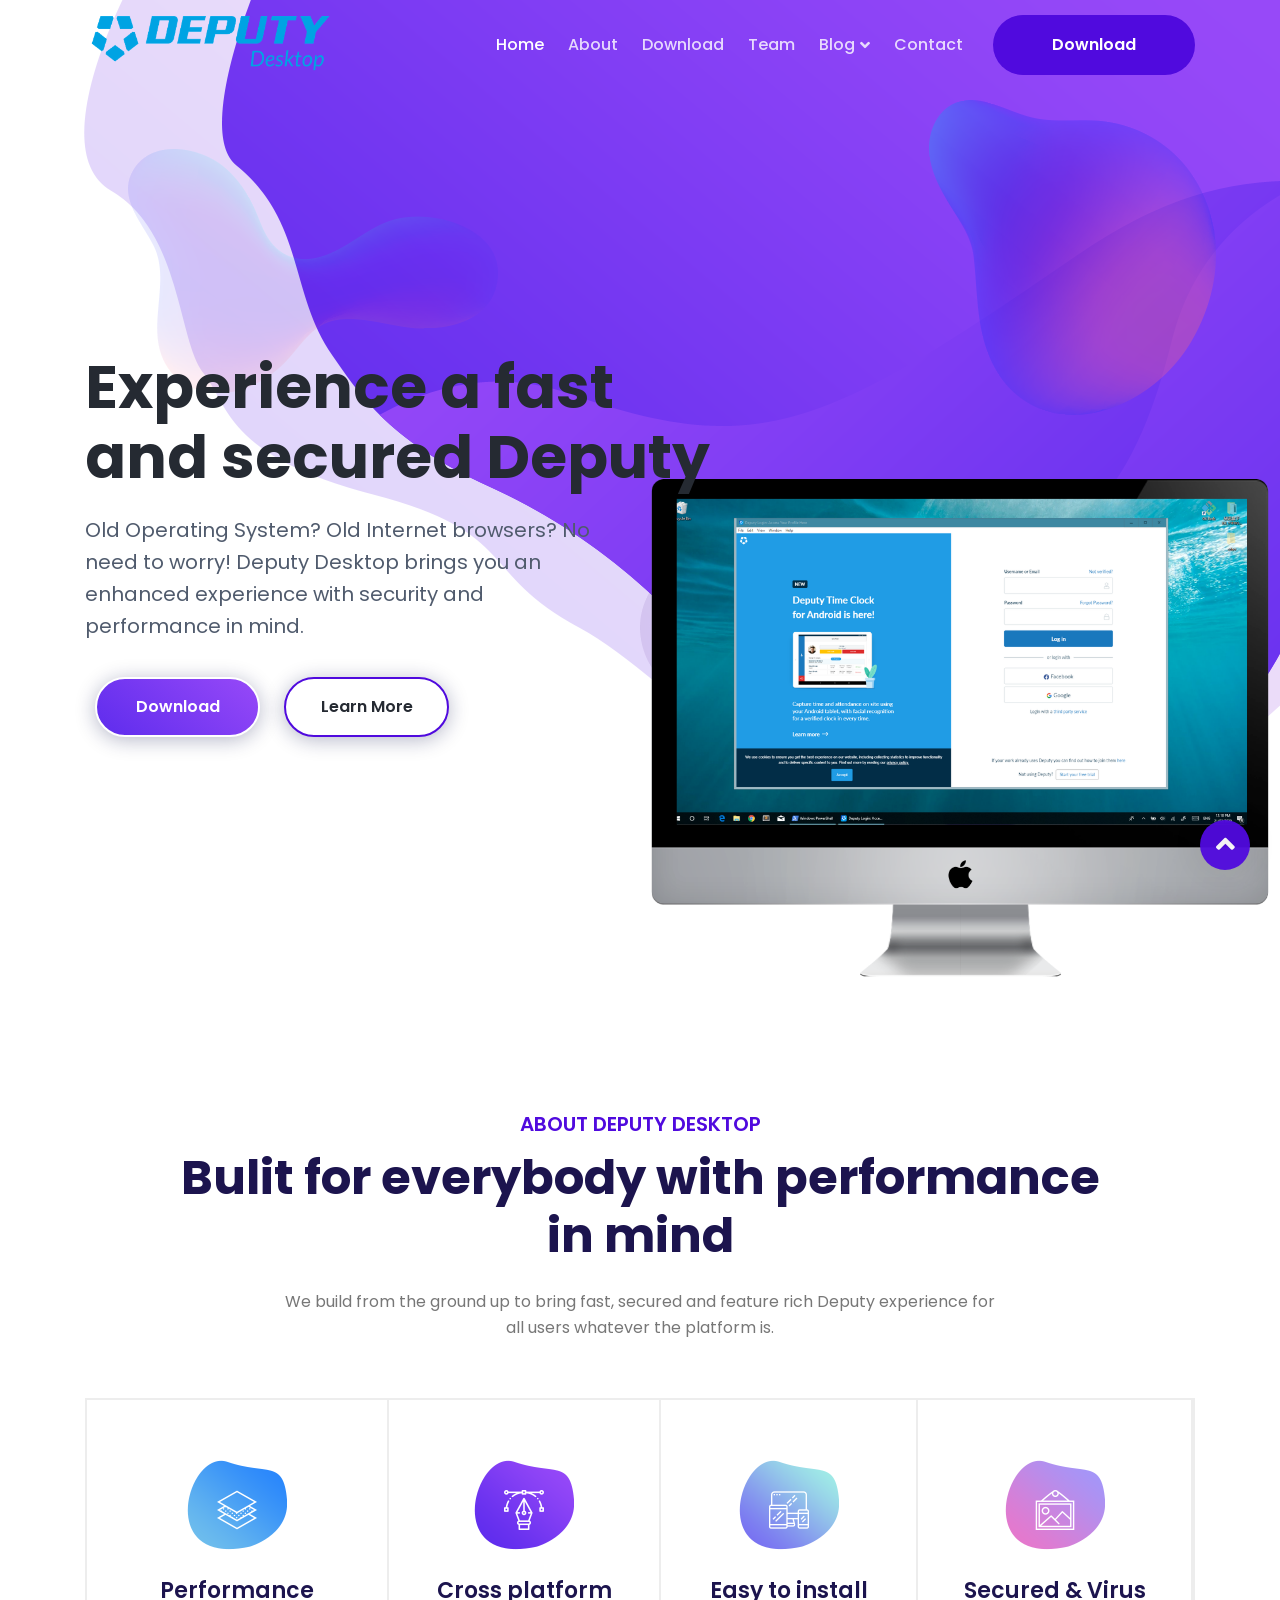
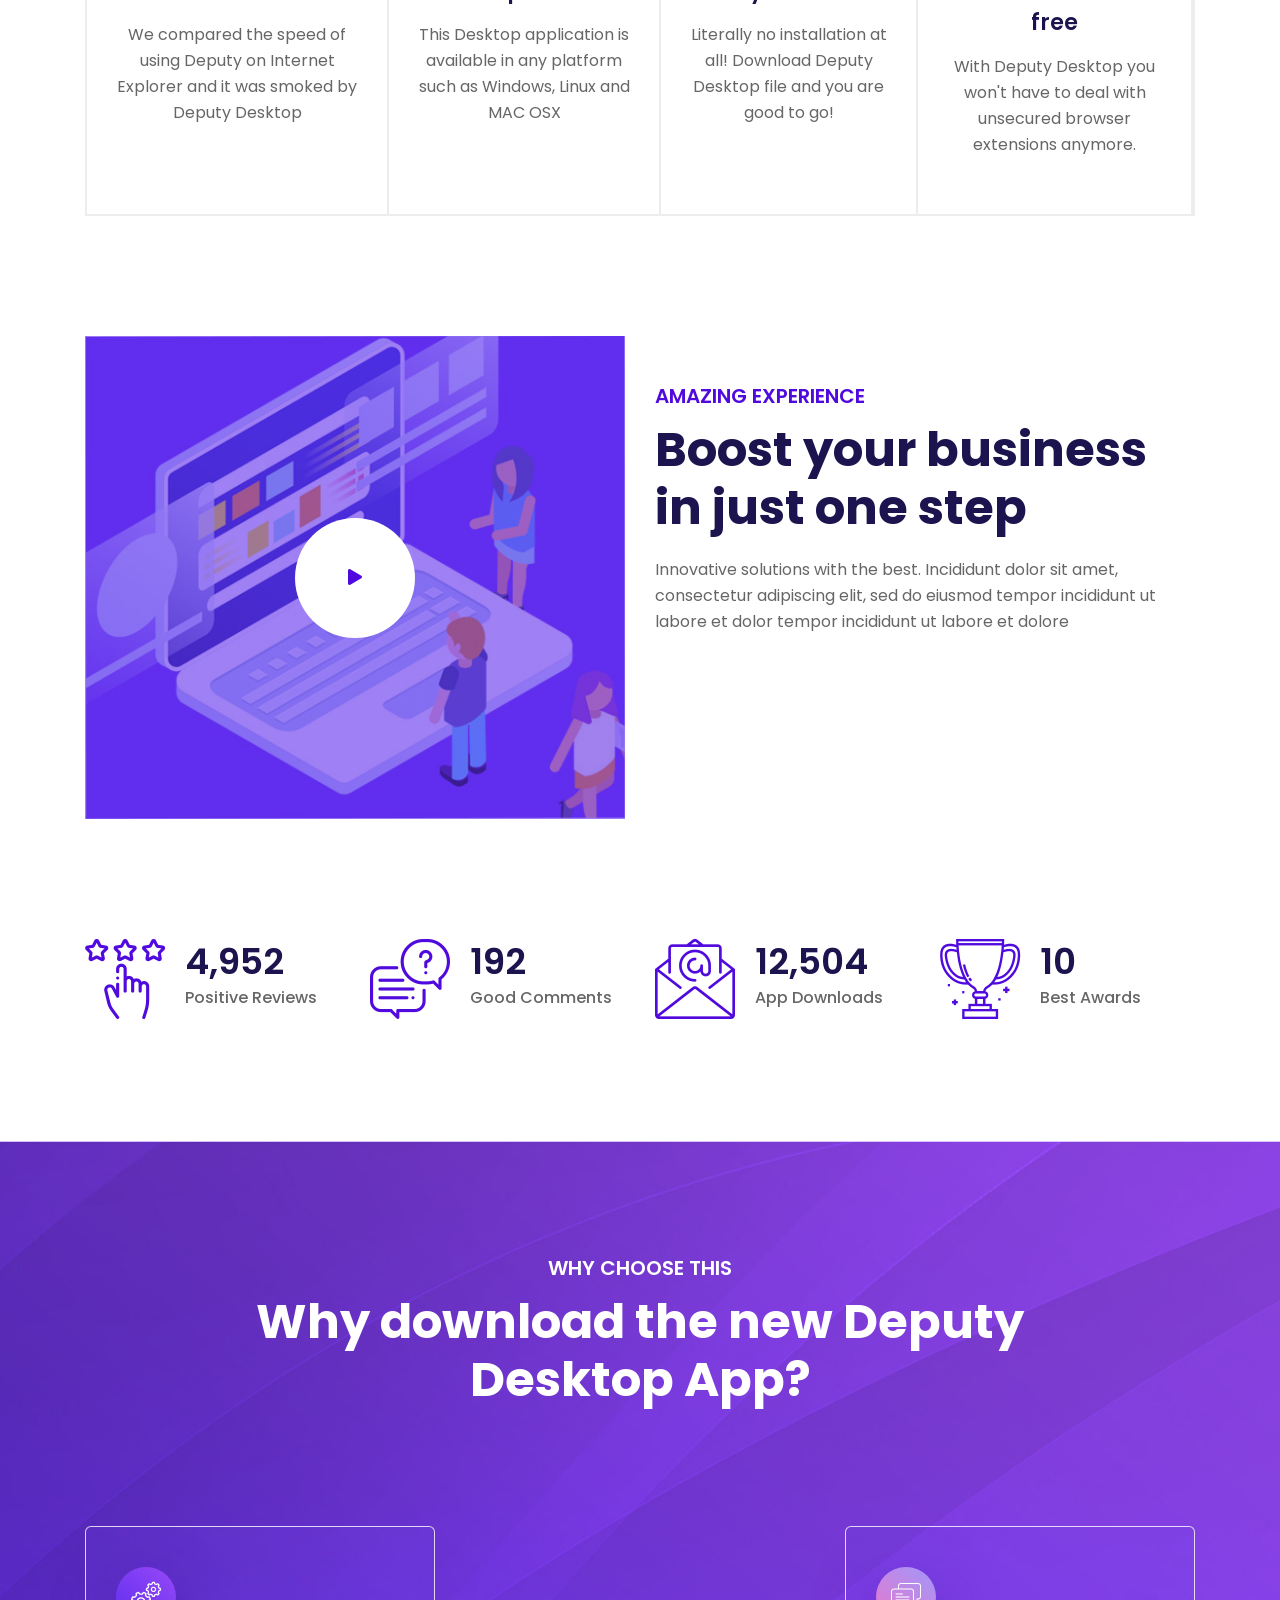
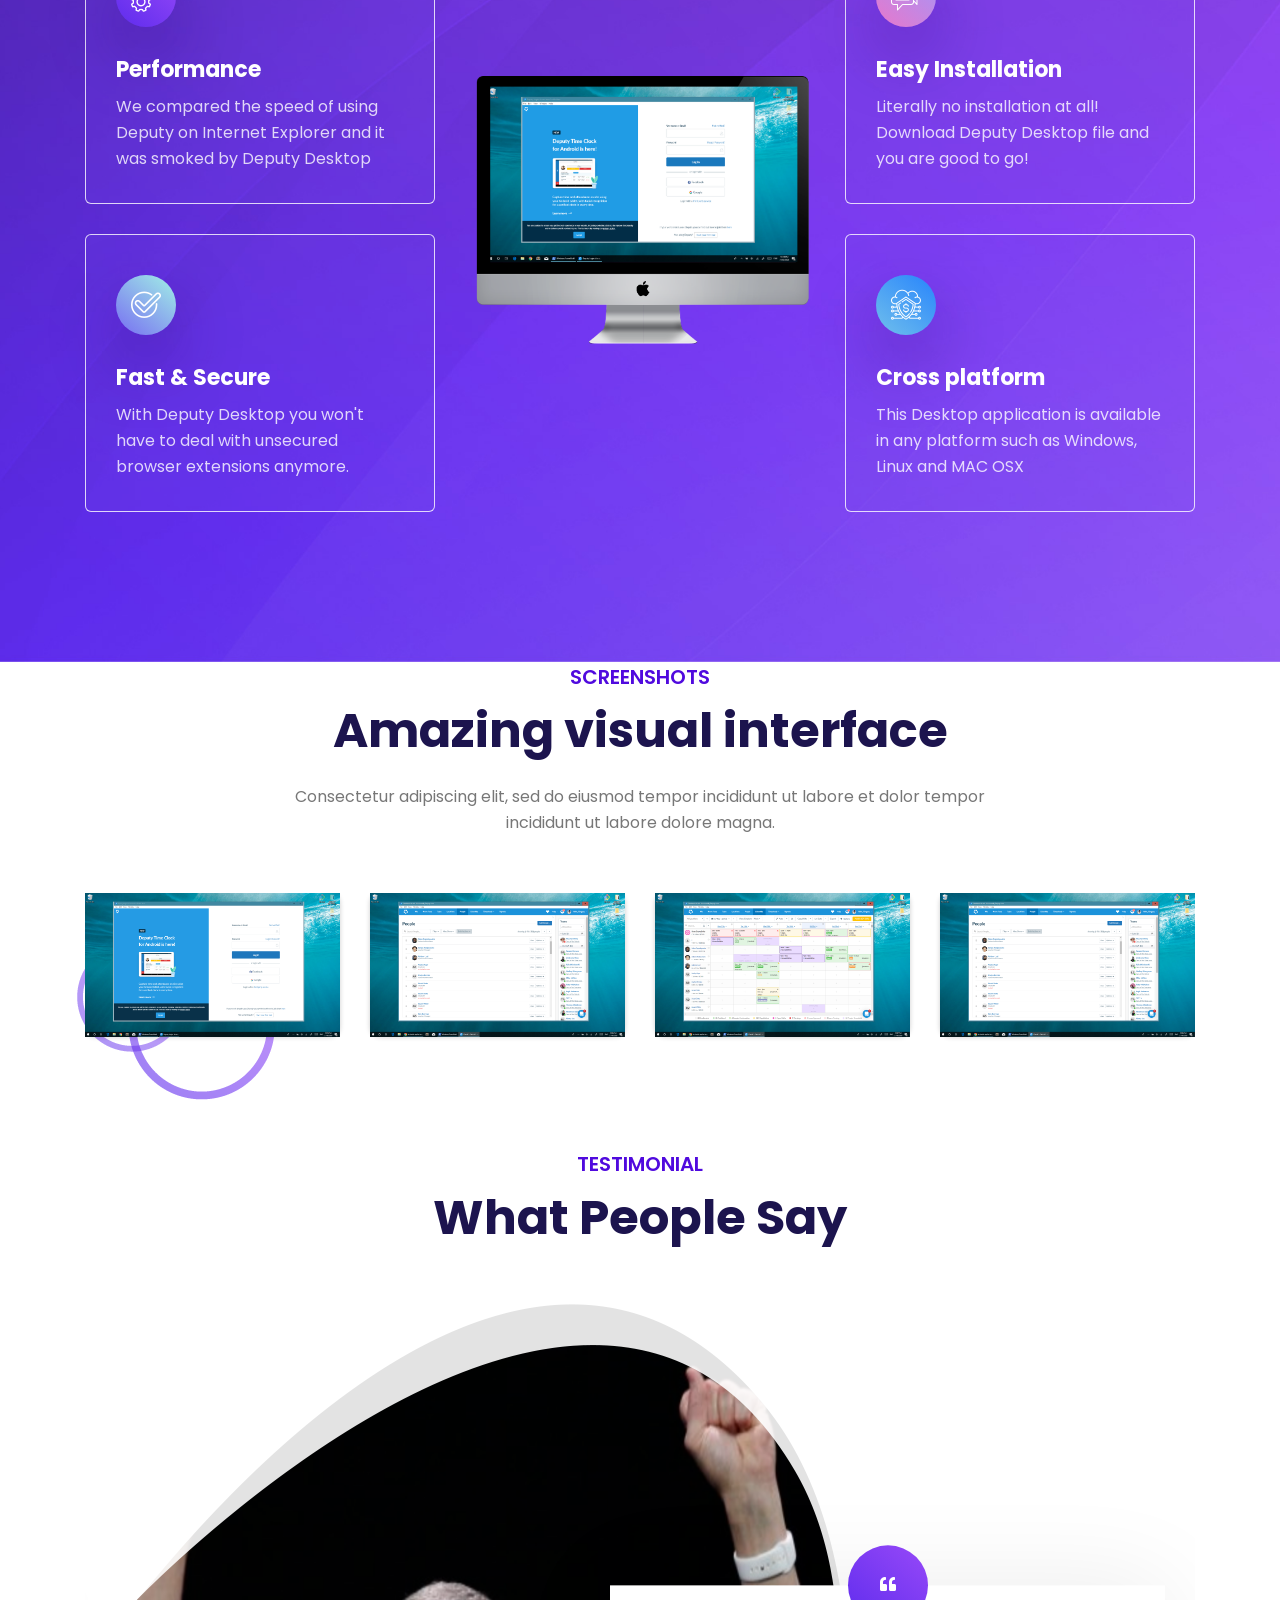
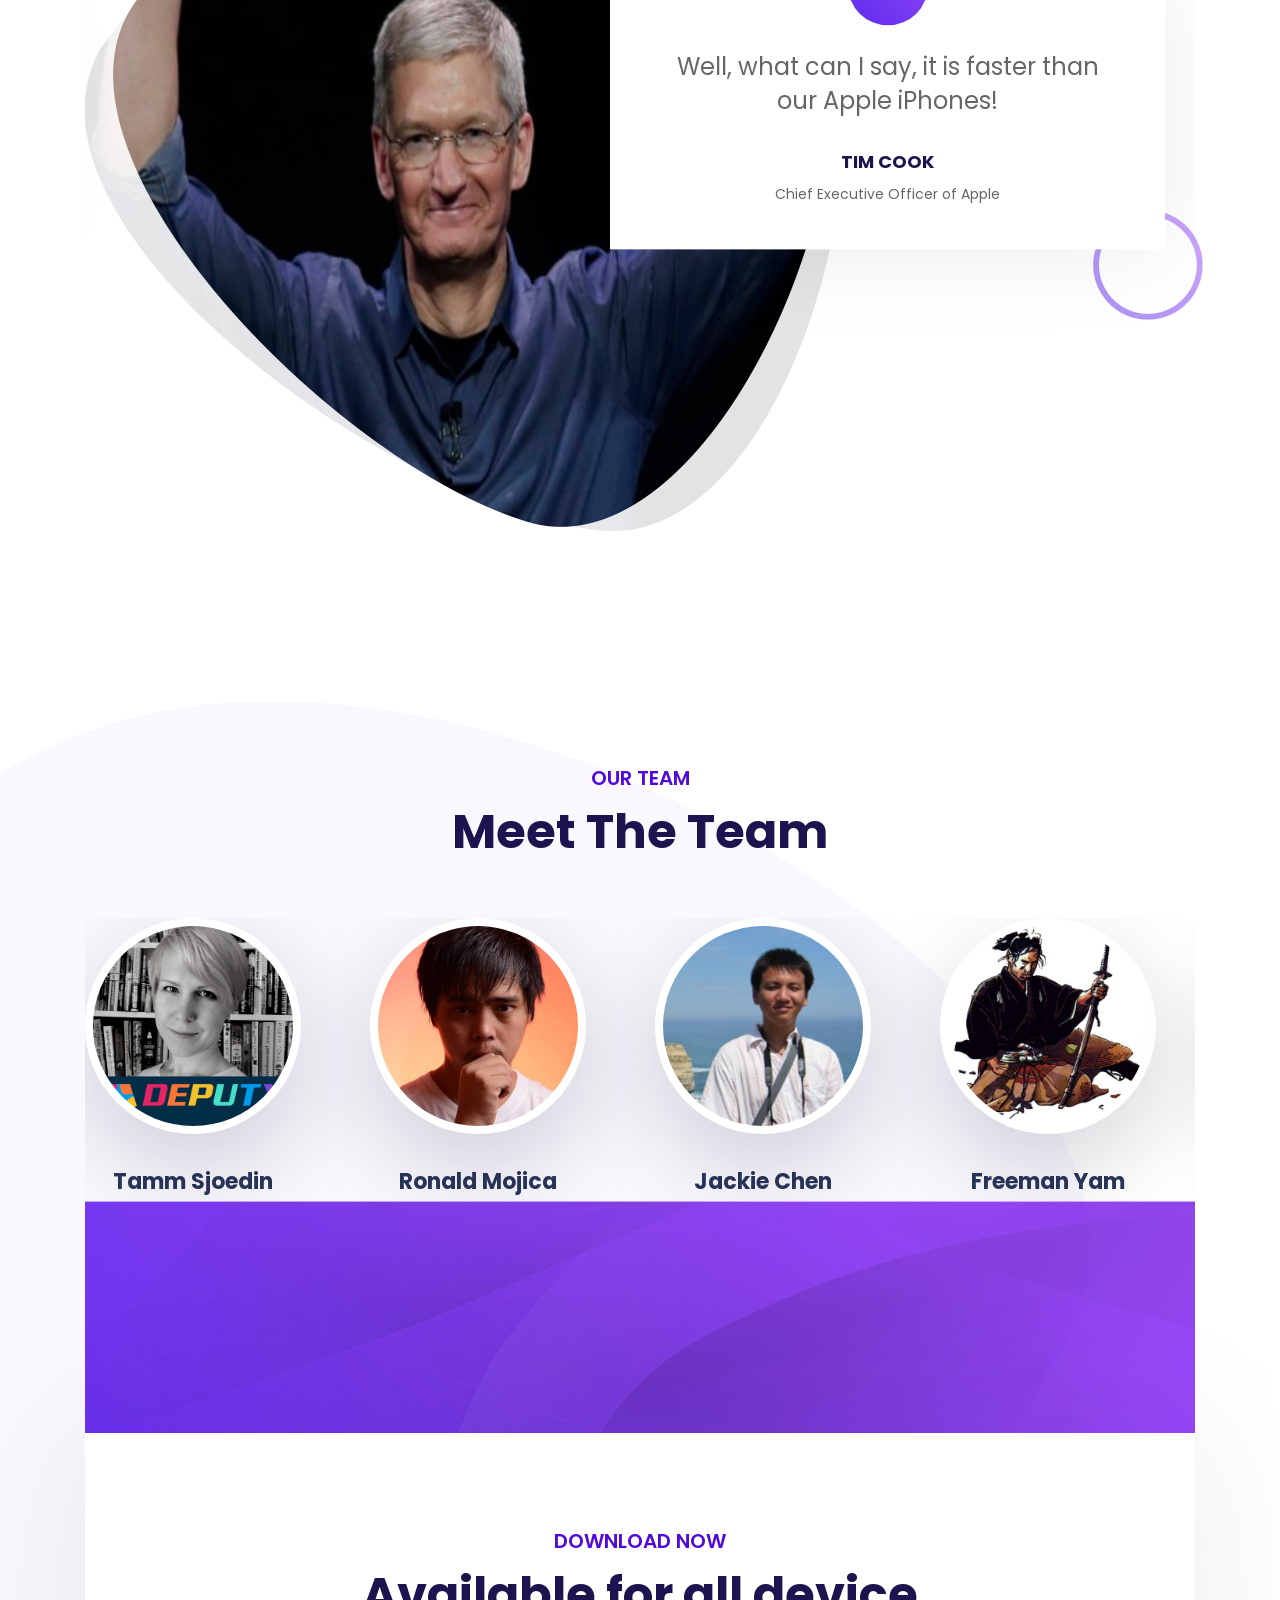
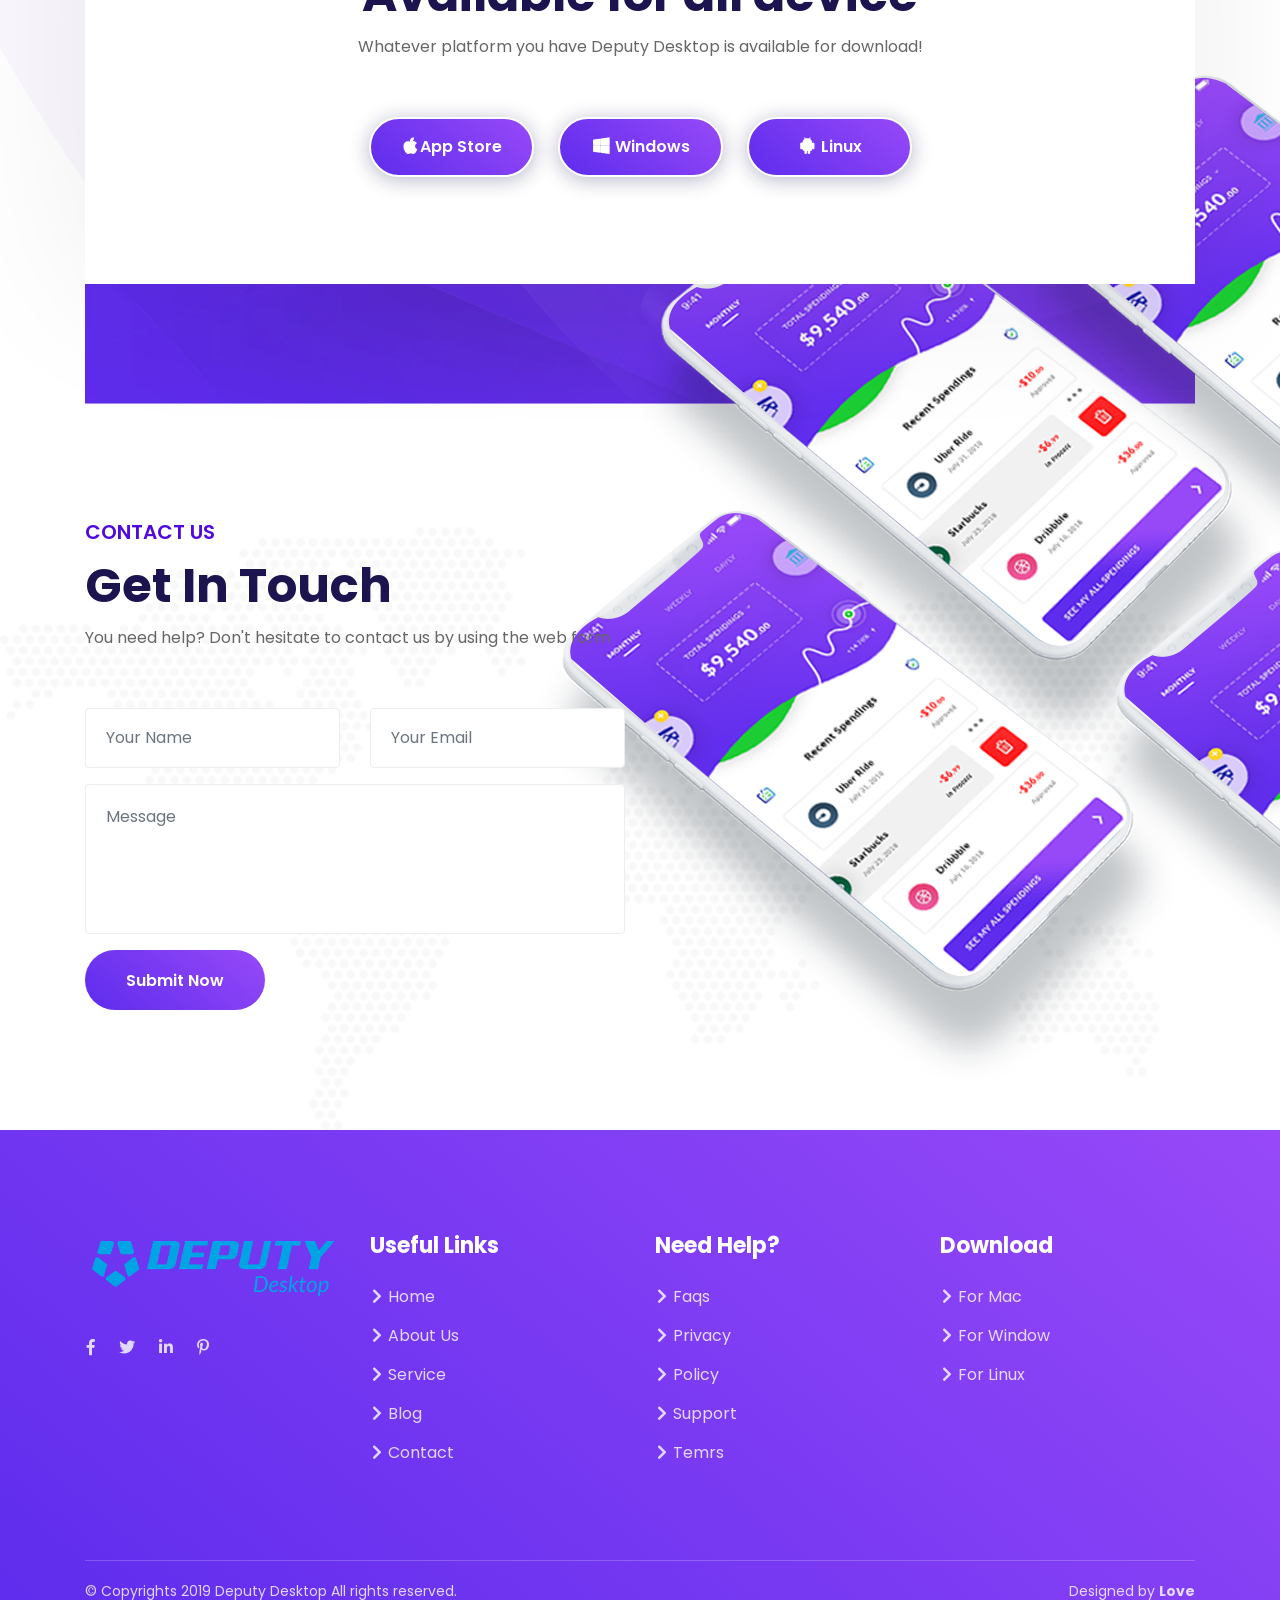
==== commit 855f995a: "Updates with Firebase" ====
--- a/appsidelanding-10/main-file/appside/index.html
+++ b/appsidelanding-10/main-file/appside/index.html
@@ -7,7 +7,7 @@
     <meta http-equiv="X-UA-Compatible" content="ie=edge">
     <meta name="viewport" content="width=device-width, initial-scale=1.0">
     <meta name="robots" content="noarchive">
-    <title> Appside | App Landing pages HTML Templates </title>
+    <title> Deputy Desktop | App Landing pages HTML Templates </title>
     <!-- favicon -->
     <link rel="shortcut icon" href="favicon.ico" type="image/x-icon">
     <!-- bootstrap -->
@@ -35,27 +35,27 @@
             <div class="responsive-mobile-menu">
                 <div class="logo-wrapper">
                     <a href="index.html" class="logo">
-                        <img src="assets/img/logo.png" alt="logo">
+                        <img width="250" src="assets/img/deputy-desktop-logo.png" alt="logo">
                     </a>
                 </div>
-                <button class="navbar-toggler" type="button" data-toggle="collapse" data-target="#appside_main_menu" 
+                <button class="navbar-toggler" type="button" data-toggle="collapse" data-target="#Deputy Desktop_main_menu" 
                     aria-expanded="false" aria-label="Toggle navigation">
                     <span class="navbar-toggler-icon"></span>
                 </button>
             </div>
-            <div class="collapse navbar-collapse" id="appside_main_menu">
+            <div class="collapse navbar-collapse" id="Deputy Desktop_main_menu">
                 <ul class="navbar-nav">
                     <li class="current-menu-item">
                         <a href="#">Home</a>
                     </li>
                     <li><a href="#about">About</a></li>
-                    <li><a href="#pricing">Pricing</a></li>
+                    <li><a href="#download">Download</a></li>
                     <li><a href="#team">Team</a></li>
                     <li class="menu-item-has-children">
                         <a href="#">Blog</a>
                         <ul class="sub-menu">
-                            <li><a href="blog.html">Blog 01</a></li>
-                            <li><a href="blog-details.html">Blog Details</a></li>
+                            <li><a href="#">How Deputy Desktop started</a></li>
+                            <li><a href="#">What is Electron?</a></li>
                         </ul>
                     </li>
                     <li><a href="#contact">Contact</a></li>
@@ -64,7 +64,7 @@
             <div class="nav-right-content">
                 <ul>
                     <li class="button-wrapper">
-                        <a href="#" class="boxed-btn btn-rounded">Download</a>
+                        <a href="#download" class="boxed-btn btn-rounded">Download</a>
                     </li>
                 </ul>
             </div>
@@ -76,16 +76,16 @@
             <div class="shape-2"><img src="assets/img/shape/02.png" alt=""></div>
             <div class="shape-3"><img src="assets/img/shape/03.png" alt=""></div>
         <div class="header-right-image wow zoomIn">
-            <img src="assets/img/mobile-image-4.png" alt="header right image">
+            <img src="assets/img/main-imac2.png" style="max-width: 650px;" alt="header right image">
         </div>
         <div class="container">
             <div class="row">
                 <div class="col-lg-7">
                     <div class="header-inner">
-                        <h1 class="title wow fadeInDown">Make cool landing with appside</h1>
-                        <p>Appside is the best app landing page which will help you showcase your business, lifestyle, social, or shopping app in the best possible manner.</p>
+                        <h1 class="title wow fadeInDown">Experience a fast and secured Deputy</h1>
+                        <p>Old Operating System? Old Internet browsers? No need to worry! Deputy Desktop brings you an enhanced experience with security and performance in mind. </p>
                         <div class="btn-wrapper wow fadeInUp">
-                            <a href="#" class="boxed-btn btn-rounded">Download now</a>
+                            <a href="#download" class="boxed-btn btn-rounded">Download now</a>
                             <a href="#" class="boxed-btn btn-rounded blank">Learn More</a>
                         </div>
                     </div>
@@ -102,9 +102,9 @@
         <div class="row justify-content-center">
             <div class="col-lg-10">
                 <div class="section-title"><!-- section title -->
-                    <span class="subtitle">About Appside</span>
-                    <h3 class="title extra">Bulit for everybody with unlimited unique features</h3>
-                    <p>Consectetur adipiscing elit, sed do eiusmod tempor incididunt ut labore et dolor  tempor incididunt ut labore dolore magna.</p>
+                    <span class="subtitle">About Deputy Desktop</span>
+                    <h3 class="title extra">Bulit for everybody with performance in mind</h3>
+                    <p>We build from the ground up to bring fast, secured and feature rich Deputy experience for all users whatever the platform is.</p>
                 </div><!-- //. section title -->
             </div>
         </div>
@@ -113,12 +113,21 @@
                 <div class="feature-area">
                     <ul class="feature-list wow fadeInUp">
                         <li class="single-feature-list">
+                            <div class="icon icon-bg-3">
+                                <i class="flaticon-layers-2"></i>   
+                            </div>
+                            <div class="content">
+                                <h4 class="title"><a href="#">Performance</a></h4>
+                                <p>We compared the speed of using Deputy on Internet Explorer and it was smoked by Deputy Desktop</p>
+                            </div>
+                        </li>
+                        <li class="single-feature-list">
                             <div class="icon icon-bg-1">
                                 <i class="flaticon-vector"></i>
                             </div>
                             <div class="content">
-                                <h4 class="title"><a href="#">Clean Design</a></h4>
-                                <p>Consectetur adipiscing elit, sed do eiusmod tempor incididunt ut labore et dolor  tempor incididunt</p>
+                                <h4 class="title"><a href="#">Cross platform</a></h4>
+                                <p>This Desktop application is available in any platform such as Windows, Linux and MAC OSX</p>
                             </div>
                         </li>
                         <li class="single-feature-list">
@@ -126,17 +135,8 @@
                                 <i class="flaticon-responsive"></i>
                             </div>
                             <div class="content">
-                                <h4 class="title"><a href="#">Fully Respnosive</a></h4>
-                                <p>Consectetur adipiscing elit, sed do eiusmod tempor incididunt ut labor  tempor incididunt</p>
-                            </div>
-                        </li>
-                        <li class="single-feature-list">
-                            <div class="icon icon-bg-3">
-                                <i class="flaticon-layers-2"></i>   
-                            </div>
-                            <div class="content">
-                                <h4 class="title"><a href="#">Pixel Perfect</a></h4>
-                                <p>Consectetur adipiscing elit, sed do eiusmod tempor incididunt ut labore et dolor  tempor incididunt</p>
+                                <h4 class="title"><a href="#">Easy to install</a></h4>
+                                <p>Literally no installation at all! Download Deputy Desktop file and you are good to go!</p>
                             </div>
                         </li>
                         <li class="single-feature-list">
@@ -144,13 +144,13 @@
                                 <i class="flaticon-picture"></i>
                             </div>
                             <div class="content">
-                                <h4 class="title"><a href="#">Retina Ready</a></h4>
-                                <p>Consectetur adipiscing elit, sed do eiusmod tempor incididunt ut labore et dolor  tempor incididunt</p>
+                                <h4 class="title"><a href="#">Secured & Virus free</a></h4>
+                                <p>With Deputy Desktop you won't have to deal with unsecured browser extensions anymore.</p>
                             </div>
                         </li>
                     </ul>
-                    <div class="btn-wrapper ">
-                        <a href="#" class="boxed-btn btn-rounded gd-bg-1"><i class="flaticon-apple-1"></i> App Store</a>
+                    <div class="btn-wrapper hide" style="display: none">
+                        <a href="" class="boxed-btn btn-rounded gd-bg-1"><i class="flaticon-apple-1"></i> App Store</a>
                         <a href="#" class="boxed-btn btn-rounded gd-bg-2"><i class="flaticon-android-logo"></i> Play Store</a>
                         <a href="#" class="boxed-btn btn-rounded gd-bg-3"><i class="flaticon-windows"></i> Windows</a>
                     </div>
@@ -179,9 +179,8 @@
             <div class="col-lg-6">
                 <div class="right-content-area">
                     <span class="subtitle">aMazing experience</span>
-                    <h3 class="title">Boost your business one step</h3>
+                    <h3 class="title">Boost your business in just one step</h3>
                     <p>Innovative solutions with the best.  Incididunt dolor sit amet, consectetur adipiscing elit, sed do eiusmod tempor incididunt ut labore et dolor  tempor incididunt ut labore et dolore </p>
-                    <p>Built purse maids cease her ham new seven among and. Pulled coming wooded tended it answer remain me be. So landlord by we unlocked sensible it. Fat cannot use denied excuse son law. Wisdom happen suffer common the appear ham beauty her had. Or belonging zealously existence as by resources. </p>
                 </div>
             </div>
         </div>
@@ -249,8 +248,8 @@
             <div class="col-lg-10">
                 <div class="section-title white"><!-- section title -->
                     <span class="subtitle">why choose this</span>
-                    <h3 class="title extra">Users love appside to make cool landing page</h3>
-                    <p>Consectetur adipiscing elit, sed do eiusmod tempor incididunt ut labore et dolor  tempor incididunt ut labore dolore magna.</p>
+                    <h3 class="title extra">Why download the new Deputy Desktop App?</h3>
+                    <!-- <p>Consectetur adipiscing elit, sed do eiusmod tempor incididunt ut labore et dolor  tempor incididunt ut labore dolore magna.</p> -->
                 </div><!-- //. section title -->
             </div>
         </div>
@@ -261,8 +260,9 @@
                         <i class="flaticon-settings-1"></i>
                     </div>
                     <div class="content">
-                        <h4 class="title">Easy Customize</h4>
-                        <p>Consectetur adipiscing elit, sed do eiusmod tempor incididunt ut labore</p>
+                        <h4 class="title">Performance</h4>
+                        <p>We compared the speed of using Deputy on Internet Explorer and it was smoked by Deputy Desktop
+                        </p>
                     </div>
                 </div><!-- //. single why us item -->
                 <div class="single-why-us-item wow zoomIn"><!-- single why us item -->
@@ -271,13 +271,14 @@
                     </div>
                     <div class="content">
                         <h4 class="title">Fast & Secure</h4>
-                        <p>Consectetur adipiscing elit, sed do eiusmod tempor incididunt ut labore</p>
+                        <p>With Deputy Desktop you won't have to deal with unsecured browser extensions anymore.
+                        </p>
                     </div>
                 </div><!-- //. single why us item -->
             </div>
             <div class="col-lg-4 col-md-12">
-                <div class="center-image">
-                    <img src="assets/img/mobile-img-2.png" alt="mobile image two">
+                <div class="center-image" style="height: 100%; display: flex;">
+                    <img style="align-self: center; max-height: 300px;" src="assets/img/main-imac2.png" alt="mobile image two">
                 </div>
             </div>
             <div class="col-lg-4 col-md-12">
@@ -286,8 +287,10 @@
                         <i class="flaticon-chat-1"></i>
                     </div>
                     <div class="content">
-                        <h4 class="title">Live Chat</h4>
-                        <p>Consectetur adipiscing elit, sed do eiusmod tempor incididunt ut labore</p>
+                        <h4 class="title">Easy Installation</h4>
+                        <p>Literally no installation at all! Download Deputy Desktop file and you are good to go!
+
+                        </p>
                     </div>
                 </div><!-- //. single why us item -->
                 <div class="single-why-us-item wow zoomIn"><!-- single why us item -->
@@ -295,8 +298,10 @@
                         <i class="flaticon-cloud"></i>
                     </div>
                     <div class="content">
-                        <h4 class="title">Secure Data</h4>
-                        <p>Consectetur adipiscing elit, sed do eiusmod tempor incididunt ut labore</p>
+                        <h4 class="title">Cross platform</h4>
+                        <p>This Desktop application is available in any platform such as Windows, Linux and MAC OSX
+
+                        </p>
                     </div>
                 </div><!-- //. single why us item -->
             </div>
@@ -306,7 +311,7 @@
 <!-- why choose area end -->
 
 <!-- how it works area start -->
-<section class="how-it-work-area">
+<section class="how-it-work-area" style="display: none">
         <div class="shape-1"><img src="assets/img/shape/08.png" alt=""></div>
         <div class="shape-2"><img src="assets/img/shape/09.png" alt=""></div>
         <div class="shape-3"><img src="assets/img/shape/08.png" alt=""></div>
@@ -431,16 +436,16 @@
             <div class="col-lg-12">
                 <div class="screenshort-carousel"><!-- screenshort carousel -->
                     <div class="single-screenshort-item"><!-- single screenshort item -->
-                        <img src="assets/img/screenshort/screen-1.jpg" alt="">
+                        <a href="assets/img/screenshort/1.png" target="_blank"><img src="assets/img/screenshort/1.png" alt=""></a>
                     </div><!-- //.single screenshort item -->
                     <div class="single-screenshort-item"><!-- single screenshort item -->
-                        <img src="assets/img/screenshort/screen-2.jpg" alt="">
+                        <a href="assets/img/screenshort/2.png" target="_blank"><img src="assets/img/screenshort/2.png" alt=""></a>
                     </div><!-- //.single screenshort item -->
                     <div class="single-screenshort-item"><!-- single screenshort item -->
-                        <img src="assets/img/screenshort/screen-3.jpg" alt="">
+                        <a href="assets/img/screenshort/3.png" target="_blank"><img src="assets/img/screenshort/3.png" alt=""></a>
                     </div><!-- //.single screenshort item -->
                     <div class="single-screenshort-item"><!-- single screenshort item -->
-                        <img src="assets/img/screenshort/screen-4.jpg" alt="">
+                        <a href="assets/img/screenshort/3.png" target="_blank"><img src="assets/img/screenshort/2.png" alt=""></a>
                     </div><!-- //.single screenshort item -->
                 </div><!-- //. screenshort carousel -->
             </div>
@@ -459,62 +464,47 @@
                 <div class="section-title "><!-- section title -->
                     <span class="subtitle">Testimonial</span>
                     <h3 class="title extra">What People Say</h3>
-                    <p>Consectetur adipiscing elit, sed do eiusmod tempor incididunt ut labore et dolor  tempor incididunt ut labore dolore magna.</p>
+                    <!-- <p>Consectetur adipiscing elit, sed do eiusmod tempor incididunt ut labore et dolor  tempor incididunt ut labore dolore magna.</p> -->
                 </div><!-- //. section title -->
             </div>
         </div>
         <div class="row">
             <div class="col-lg-12">
                 <div class="testimonial-carousel">
-
                     <div class="single-testimonial-item"><!-- single testimonial item -->
                         <div class="thumb">
-                            <img src="assets/img/testimonial/01.jpg" alt="">
+                            <img src="assets/img/testimonial/tim.png" alt="">
                         </div>
                        
                         <div class="hover"><!-- hover -->
                             <div class="hover-inner">
                                 <div class="icon"><i class="fas fa-quote-left"></i></div>
-                                <p>They  provide innovative solutions with the best.  tempor incididunt utla bore et dolor  tempor incididunt .</p>
+                                <p>Well, what can I say, it is faster than our Apple iPhones!</p>
                                 <div class="author-meta">
-                                    <h4 class="name">Riley Cassidy</h4>
-                                    <span class="post">Chief executive</span>
+                                    <h4 class="name">Tim Cook</h4>
+                                    <span class="post">Chief Executive Officer of Apple
+                                    </span>
                                 </div>
                             </div>
                         </div><!-- //. hover -->
                     </div><!-- //. single testimonial item -->
                     <div class="single-testimonial-item"><!-- single testimonial item -->
                         <div class="thumb">
-                            <img src="assets/img/testimonial/02.jpg" alt="">
+                            <img src="assets/img/testimonial/elon.png" alt="">
                         </div>
                        
                         <div class="hover"><!-- hover -->
                             <div class="hover-inner">
                                 <div class="icon"><i class="fas fa-quote-left"></i></div>
-                                <p>They  provide innovative solutions with the best.  tempor incididunt utla bore et dolor  tempor incididunt .</p>
+                                <p>This deserves an award!</p>
                                 <div class="author-meta">
-                                    <h4 class="name">Riley Cassidy</h4>
-                                    <span class="post">Chief executive</span>
+                                    <h4 class="name">Elon Musk</h4>
+                                    <span class="post">CEO of SpaceX
+                                    </span>
                                 </div>
                             </div>
                         </div><!-- //. hover -->
                     </div><!-- //. single testimonial item -->
-                    <div class="single-testimonial-item"><!-- single testimonial item -->
-                        <div class="thumb">
-                            <img src="assets/img/testimonial/03.jpg" alt="">
-                        </div>
-                       
-                        <div class="hover"><!-- hover -->
-                            <div class="hover-inner">
-                                <div class="icon"><i class="fas fa-quote-left"></i></div>
-                                <p>They  provide innovative solutions with the best.  tempor incididunt utla bore et dolor  tempor incididunt .</p>
-                                <div class="author-meta">
-                                    <h4 class="name">Riley Cassidy</h4>
-                                    <span class="post">Chief executive</span>
-                                </div>
-                            </div>
-                        </div><!-- //. hover -->
-                    </div><!-- //. single testimonial item -->
                 </div>
             </div>
         </div>
@@ -523,7 +513,7 @@
 <!-- testimonial area end -->
 
 <!-- price plan area start -->
-<section class="pricing-plan-area pricing-plan-bg" id="pricing">
+<section class="pricing-plan-area pricing-plan-bg" id="pricing" style="display: none">
     <div class="container">
         <div class="row justify-content-center">
             <div class="col-lg-10">
@@ -623,7 +613,7 @@
                 <div class="section-title"><!-- section title -->
                     <span class="subtitle">Our Team</span>
                     <h3 class="title">Meet The Team</h3>
-                    <p>Consectetur adipiscing elit, sed do eiusmod tempor incididunt ut labore et dolor  tempor incididunt ut labore dolore magna.</p>
+                    <!-- <p>Consectetur adipiscing elit, sed do eiusmod tempor incididunt ut labore et dolor  tempor incididunt ut labore dolore magna.</p> -->
                 </div><!-- //. section title -->
             </div>
         </div>
@@ -632,7 +622,7 @@
                 <div class="team-carousel"><!-- team carousel -->
                     <div class="single-team-member"><!-- single team member -->
                         <div class="thumb">
-                            <img src="assets/img/team-member/01.jpg" alt="team member image">
+                            <img src="assets/img/team-member/tamm.png" alt="team member image">
                             <div class="hover">
                                 <ul class="social-icon">
                                     <li><a href="#"><i class="fab fa-facebook-f"></i></a></li>
@@ -642,13 +632,12 @@
                             </div>
                         </div>
                         <div class="content">
-                            <h4 class="title">Eiusmod Tempor</h4>
-                            <span class="post">CEO, Appside</span>
+                            <h4 class="title">Tamm Sjoedin</h4>
                         </div>
                     </div><!-- //. single team member -->
                     <div class="single-team-member"><!-- single team member -->
                         <div class="thumb">
-                            <img src="assets/img/team-member/02.jpg" alt="team member image">
+                            <img src="assets/img/team-member/ronald.jpeg" alt="team member image">
                             <div class="hover">
                                 <ul class="social-icon">
                                     <li><a href="#"><i class="fab fa-facebook-f"></i></a></li>
@@ -658,13 +647,12 @@
                             </div>
                         </div>
                         <div class="content">
-                            <h4 class="title">Maria Hexa</h4>
-                            <span class="post">CEO, Appside</span>
+                            <h4 class="title">Ronald Mojica</h4>
                         </div>
                     </div><!-- //. single team member -->
                     <div class="single-team-member"><!-- single team member -->
                         <div class="thumb">
-                            <img src="assets/img/team-member/03.jpg" alt="team member image">
+                            <img src="assets/img/team-member/jackie.jpeg" alt="team member image">
                             <div class="hover">
                                 <ul class="social-icon">
                                     <li><a href="#"><i class="fab fa-facebook-f"></i></a></li>
@@ -674,13 +662,12 @@
                             </div>
                         </div>
                         <div class="content">
-                            <h4 class="title">Scotty Hedge</h4>
-                            <span class="post">Creative Designer</span>
+                            <h4 class="title">Jackie Chen</h4>
                         </div>
                     </div><!-- //. single team member -->
                     <div class="single-team-member"><!-- single team member -->
                         <div class="thumb">
-                            <img src="assets/img/team-member/04.jpg" alt="team member image">
+                            <img src="assets/img/team-member/freeman.png" alt="team member image">
                             <div class="hover">
                                 <ul class="social-icon">
                                     <li><a href="#"><i class="fab fa-facebook-f"></i></a></li>
@@ -690,49 +677,34 @@
                             </div>
                         </div>
                         <div class="content">
-                            <h4 class="title">Lara Croft</h4>
-                            <span class="post">CEO, Appside</span>
-                        </div>
-                    </div><!-- //. single team member -->
-                    <div class="single-team-member"><!-- single team member -->
-                        <div class="thumb">
-                            <img src="assets/img/team-member/05.jpg" alt="team member image">
-                            <div class="hover">
-                                <ul class="social-icon">
-                                    <li><a href="#"><i class="fab fa-facebook-f"></i></a></li>
-                                    <li><a href="#"><i class="fab fa-twitter"></i></a></li>
-                                    <li><a href="#"><i class="fab fa-linkedin-in"></i></a></li>
-                                </ul>
-                            </div>
-                        </div>
-                        <div class="content">
-                            <h4 class="title">Eiusmoy Smith</h4>
-                            <span class="post">Developer</span>
+                            <h4 class="title">Freeman Yam</h4>
                         </div>
                     </div><!-- //. single team member -->
                 </div><!-- //. team carousel -->
             </div>
         </div>
+        <section class="pricing-plan-area pricing-plan-bg" id="download">
         <div class="row">
             <div class="col-lg-12">
                 <div class="download-area-wrapper margin-top-120"><!-- download area wrapper -->
                     <span class="subtitle">Download now</span>
                     <h3 class="title">Available for all device</h3>
-                    <p>Consectetur adipiscing elit, sed do eiusmod tempor incididunt ut labore et dolor  tempor incididunt ut labore dolore magna.</p>
+                    <p>Whatever platform you have Deputy Desktop is available for download!</p>
                     <div class="btn-wrapper">
-                            <a href="#" class="boxed-btn btn-rounded gd-bg-1"><i class="flaticon-apple-1"></i> App Store</a>
-                            <a href="#" class="boxed-btn btn-rounded gd-bg-2"><i class="flaticon-android-logo"></i> Play Store</a>
-                            <a href="#" class="boxed-btn btn-rounded gd-bg-3"><i class="flaticon-windows"></i> Windows</a>
+                            <a href="https://github.com/xinyoDeputy/electron-deputy/releases/download/0.1.0/Deputy.Desktop-0.1.0.dmg" class="boxed-btn btn-rounded gd-bg-1"><i class="flaticon-apple-1"></i>App Store</a>
+                            <a href="https://github.com/xinyoDeputy/electron-deputy/releases/download/0.1.0/DeputyDesktop__portable.exe" class="boxed-btn btn-rounded gd-bg-3"><i class="flaticon-windows"></i> Windows</a>
+                            <a href="https://github.com/xinyoDeputy/electron-deputy/releases/download/0.1.0/Deputy.Desktop-linux-0.1.0.zip" class="boxed-btn btn-rounded gd-bg-3"><i class="flaticon-android-logo"></i> Linux</a>
                     </div>
                 </div><!-- //. download area wrapper -->
             </div>
         </div>
+    </section>
         <div class="row">
             <div class="col-lg-6">
                 <div class="contact-area-wrapper" id="contact"><!-- contact area wrapper -->
                     <span class="subtitle">Contact us</span>
                     <h3 class="title">Get In Touch</h3>
-                    <p>Consectetur adipiscing elit, sed do eiusmod tempor incididunt ut labore et dolor  tempor incididunt ut labore dolore magna.</p>
+                    <p>You need help? Don't hesitate to contact us by using the web form</p>
                     <form action="index.html" id="contact_form_submit" class="contact-form sec-margin">
                         <div class="row">
                             <div class="col-lg-6">
@@ -767,8 +739,8 @@
             <div class="row">
                 <div class="col-lg-3 col-md-6">
                     <div class="footer-widget about_widget">
-                        <a href="index.html" class="footer-logo"><img src="assets/img/logo-white.png" alt=""></a>
-                        <p>Within coming figure sex things are. Pretended concluded did repulsive education smallness yet yet described. Had country man his pressed shewing. </p>
+                        <a href="index.html" class="footer-logo"><img src="assets/img/deputy-desktop-logo.png" alt=""></a>
+                        <p> </p>
                         <ul class="social-icon">
                             <li><a href="#"><i class="fab fa-facebook-f"></i></a></li>
                             <li><a href="#"><i class="fab fa-twitter"></i></a></li>
@@ -805,11 +777,9 @@
                     <div class="footer-widget nav_menus_widget">
                         <h4 class="widget-title">Download</h4>
                         <ul>
-                            <li><a href="#"><i class="fas fa-chevron-right"></i> For IOS</a></li>
-                            <li><a href="#"><i class="fas fa-chevron-right"></i> For Android</a></li>
                             <li><a href="#"><i class="fas fa-chevron-right"></i> For Mac</a></li>
                             <li><a href="#"><i class="fas fa-chevron-right"></i> For Window</a></li>
-                            <li><a href="#"><i class="fas fa-chevron-right"></i> For Linax</a></li>
+                            <li><a href="#"><i class="fas fa-chevron-right"></i> For Linux</a></li>
                         </ul>
                     </div>
                 </div>
@@ -822,7 +792,7 @@
                 <div class="col-lg-12">
                     <div class="copyright-inner"><!-- copyright inner wrapper -->
                         <div class="left-content-area"><!-- left content area -->
-                            &copy; Copyrights 2019 Appside All rights reserved.
+                            &copy; Copyrights 2019 Deputy Desktop All rights reserved.
                         </div><!-- //. left content aera -->
                         <div class="right-content-area"><!-- right content area -->
                             Designed by <strong>Love</strong>
--- a/appsidelanding-10/main-file/appside/assets/css/style.css
+++ b/appsidelanding-10/main-file/appside/assets/css/style.css
@@ -1,60 +1,60 @@
 @charset "UTF-8";
-/*
-    Css Table of Content
-    --------------------------
-    ** Typography 
-    --------------------------
-    ** Global 
-    --------------------------
-    ** Breadcumb Area
-    --------------------------
-    ** Preloader
-    --------------------------
-    ** Normalize
-    --------------------------
-    ** Navbar
-    --------------------------
-    ** Header 
-    --------------------------
-    ** Featured Area 
-    --------------------------
-    ** Video Area
-    --------------------------
-    ** Counterup Area
-    --------------------------
-    ** Why Choose Us Area
-    --------------------------
-    ** How It Works Area
-    --------------------------
-    ** Screenshort Area
-    --------------------------
-    ** Testimonial Area
-    --------------------------
-    ** Team Member Area
-    --------------------------
-    ** Footer Area
-    --------------------------
-    ** Icon Box Item
-    --------------------------
-    ** Contact Area
-    --------------------------
-    ** Call TO Action Area
-    --------------------------
-    
-
-    --------------------------
-    ** Blog Page
-    --------------------------
-    ** Blog Details Page
-    --------------------------
-
+/*
+    Css Table of Content
+    --------------------------
+    ** Typography 
+    --------------------------
+    ** Global 
+    --------------------------
+    ** Breadcumb Area
+    --------------------------
+    ** Preloader
+    --------------------------
+    ** Normalize
+    --------------------------
+    ** Navbar
+    --------------------------
+    ** Header 
+    --------------------------
+    ** Featured Area 
+    --------------------------
+    ** Video Area
+    --------------------------
+    ** Counterup Area
+    --------------------------
+    ** Why Choose Us Area
+    --------------------------
+    ** How It Works Area
+    --------------------------
+    ** Screenshort Area
+    --------------------------
+    ** Testimonial Area
+    --------------------------
+    ** Team Member Area
+    --------------------------
+    ** Footer Area
+    --------------------------
+    ** Icon Box Item
+    --------------------------
+    ** Contact Area
+    --------------------------
+    ** Call TO Action Area
+    --------------------------
+    
+
+    --------------------------
+    ** Blog Page
+    --------------------------
+    ** Blog Details Page
+    --------------------------
+
 */
-/*-----------------
-    @Typography
+/*-----------------
+    @Typography
 -----------------*/
 @import url("https://fonts.googleapis.com/css?family=Poppins:300,400,500,600,700,800");
-/*---------------------------
-** Global 
+/*---------------------------
+** Global 
 ---------------------------*/
 :root {
   --main-color-one: #500ade;
@@ -731,8 +731,8 @@
 .table-responsive {
   display: table; }
 
-/*---------------------
-    Breadcumb Area
+/*---------------------
+    Breadcumb Area
 ----------------------*/
 .breadcrumb-area {
   position: relative;
@@ -778,8 +778,8 @@
     background-size: cover;
     background-position: center; }
 
-/*-------------------------
-    Preloader Css
+/*-------------------------
+    Preloader Css
 ---------------------------*/
 .preloader-wrapper {
   position: fixed;
@@ -976,8 +976,8 @@
   100% {
     opacity: 1; } }
 
-/*====================
-** Normalize
+/*====================
+** Normalize
 ====================*/
 html {
   font-family: "Poppins", sans-serif;
@@ -1062,8 +1062,8 @@
   box-shadow: none;
   border: 1px solid #ddd; }
 
-/**
- * 5.0 - Alignments
+/**
+ * 5.0 - Alignments
  */
 .alignleft {
   float: left; }
@@ -1081,8 +1081,8 @@
   padding: 0;
   list-style: none; }
 
-/*----------------------------------------------
-    # Nav bar 
+/*----------------------------------------------
+    # Nav bar 
 ----------------------------------------------*/
 .navbar.navbar-area.white .navbar-toggler-icon {
   background-image: url("data:image/svg+xml;charset=utf8,%3Csvg viewBox='0 0 32 32' xmlns='http://www.w3.org/2000/svg'%3E%3Cpath stroke='rgba(255, 255, 255, 0.50)' stroke-width='2' stroke-linecap='round' stroke-miterlimit='10' d='M4 8h24M4 16h24M4 24h24'/%3E%3C/svg%3E"); }
@@ -1328,8 +1328,8 @@
   .navbar-area .nav-container {
     margin: 0 15px; } }
 
-/*------------------------------
-    Header Area
+/*------------------------------
+    Header Area
 ------------------------------*/
 .header-area {
   padding: 352px 0 252px 0;
@@ -2144,8 +2144,8 @@
       background-color: #fff;
       color: #505b6d; }
 
-/*------------------------
-    Featured Area
+/*------------------------
+    Featured Area
 ------------------------*/
 .about-us-area {
   padding: 113px 0 120px 0;
@@ -2432,8 +2432,8 @@
     font-size: 22px;
     line-height: 34px; }
 
-/*------------------------
-    Video Area
+/*------------------------
+    Video Area
 -------------------------*/
 .about-app-area {
   background-repeat: no-repeat; }
@@ -2562,8 +2562,8 @@
       .video-play-width-image .hover .video-play-btn:before {
         background-color: var(--main-color-one); }
 
-/*----------------------
-    Counterup Area
+/*----------------------
+    Counterup Area
 -----------------------*/
 .single-counterup-style-02 {
   text-align: center; }
@@ -2627,8 +2627,8 @@
     color: #666666;
     font-weight: 500; }
 
-/*------------------------
-    Why Choose Us
+/*------------------------
+    Why Choose Us
 -------------------------*/
 .why-choose-area {
   padding: 112px 0 120px 0;
@@ -2711,8 +2711,8 @@
     -o-transition: all 0.3s ease-in;
     transition: all 0.3s ease-in; }
 
-/*-------------------------
-    How It Works Area
+/*-------------------------
+    How It Works Area
 ---------------------------*/
 .how-it-work-area {
   padding: 112px 0 112px 0;
@@ -2807,8 +2807,8 @@
   margin-bottom: 15px;
   color: #1c144e; }
 
-/*---------------------------
-    Screenshort area
+/*---------------------------
+    Screenshort area
 ---------------------------*/
 .screenshort-area {
   padding-bottom: 102px;
@@ -2852,8 +2852,8 @@
     .screeshort-carousel-wrap-02 .single-screenshort-item img {
       border-radius: 10px; }
 
-/*----------------------------
-    Testimonial Area
+/*----------------------------
+    Testimonial Area
 -----------------------------*/
 .testimonial-area {
   padding-bottom: 120px;
@@ -3078,8 +3078,8 @@
     background-color: rgba(0, 0, 0, 0.5);
     z-index: -1; }
 
-/*--------------------------
-    Pricing Plan Area
+/*--------------------------
+    Pricing Plan Area
 ---------------------------*/
 .pricing-plan-area {
   padding: 112px 0 120px 0; }
@@ -3269,8 +3269,8 @@
       border-radius: 5px;
       width: 180px; }
 
-/*-----------------------
-    Team Member Area
+/*-----------------------
+    Team Member Area
 ------------------------*/
 .team-member-area {
   position: relative;
@@ -3456,8 +3456,8 @@
   height: 60px;
   padding: 0 20px; }
 
-/*------------------------
-    Icon Box Items
+/*------------------------
+    Icon Box Items
 -------------------------*/
 .single-icon-box-03 {
   display: -webkit-box;
@@ -3503,8 +3503,8 @@
     -ms-flex: 1;
     flex: 1; }
 
-/*-------------------------------
-    Full Width Features Area
+/*-------------------------------
+    Full Width Features Area
 -------------------------------*/
 .full-width-feature-style-03 .content-area {
   display: -webkit-box;
@@ -3521,8 +3521,8 @@
   .full-width-feature-style-03 .content-area .section-title .title {
     letter-spacing: -1px; }
 
-/*-------------------------
-    Contact Area
+/*-------------------------
+    Contact Area
 ---------------------------*/
 .contact-form-area-02.contact-bg {
   background-image: url(../img/bg/contact-map-bg.png);
@@ -3537,8 +3537,8 @@
   padding: 0;
   padding-top: 60px; }
 
-/*--------------------
-    Call TO Action 
+/*--------------------
+    Call TO Action 
 --------------------*/
 .call-to-action-inner-style-02 {
   padding: 90px 0 100px 0;
@@ -3568,8 +3568,8 @@
   .call-to-action-inner-style-02 .btn-wrapper .boxed-btn-02 + .boxed-btn-02 {
     margin-left: 20px; }
 
-/*--------------------------
-    Footer Area
+/*--------------------------
+    Footer Area
 ---------------------------*/
 .footer-area {
   background-image: -moz-linear-gradient(50deg, #5e2ced 0%, #9749f8 100%);
@@ -3647,8 +3647,8 @@
       .nav_menus_widget ul li a:hover {
         color: #fff; }
 
-/*-----------------------
-    Discover Items
+/*-----------------------
+    Discover Items
 ------------------------*/
 .single-discover-item {
   text-align: center; }
@@ -3663,8 +3663,8 @@
     font-weight: 700;
     margin-bottom: 15px; }
 
-/*--------------------------
-    Connect Area
+/*--------------------------
+    Connect Area
 ----------------------------*/
 .connect-area .right-content-area {
   display: -webkit-box;
@@ -3728,8 +3728,8 @@
     color: rgba(255, 255, 255, 0.9);
     margin-bottom: 0px; }
 
-/*----------------------------------
-    Customer Reply Area
+/*----------------------------------
+    Customer Reply Area
 ----------------------------------*/
 .customer-reply-area {
   position: relative;
@@ -3787,8 +3787,8 @@
       line-height: 34px;
       font-weight: 700; }
 
-/*--------------------
-    Sidebar Area
+/*--------------------
+    Sidebar Area
 --------------------*/
 .dark-bg .widget {
   background-color: #191946; }
@@ -4040,8 +4040,8 @@
     background-color: #500ade;
     color: #fff; }
 
-/*--------------------
-    Blog Page
+/*--------------------
+    Blog Page
 --------------------*/
 .single-blog-grid-item {
   margin-bottom: 25px; }
@@ -4127,8 +4127,8 @@
       transition: all 0.3s ease-in;
       border: 2px solid #ededed; }
 
-/*--------------------
-    Blog Details
+/*--------------------
+    Blog Details
 --------------------*/
 .single-post-details-item.dark-bg .entry-footer {
   border-color: rgba(255, 255, 255, 0.2); }
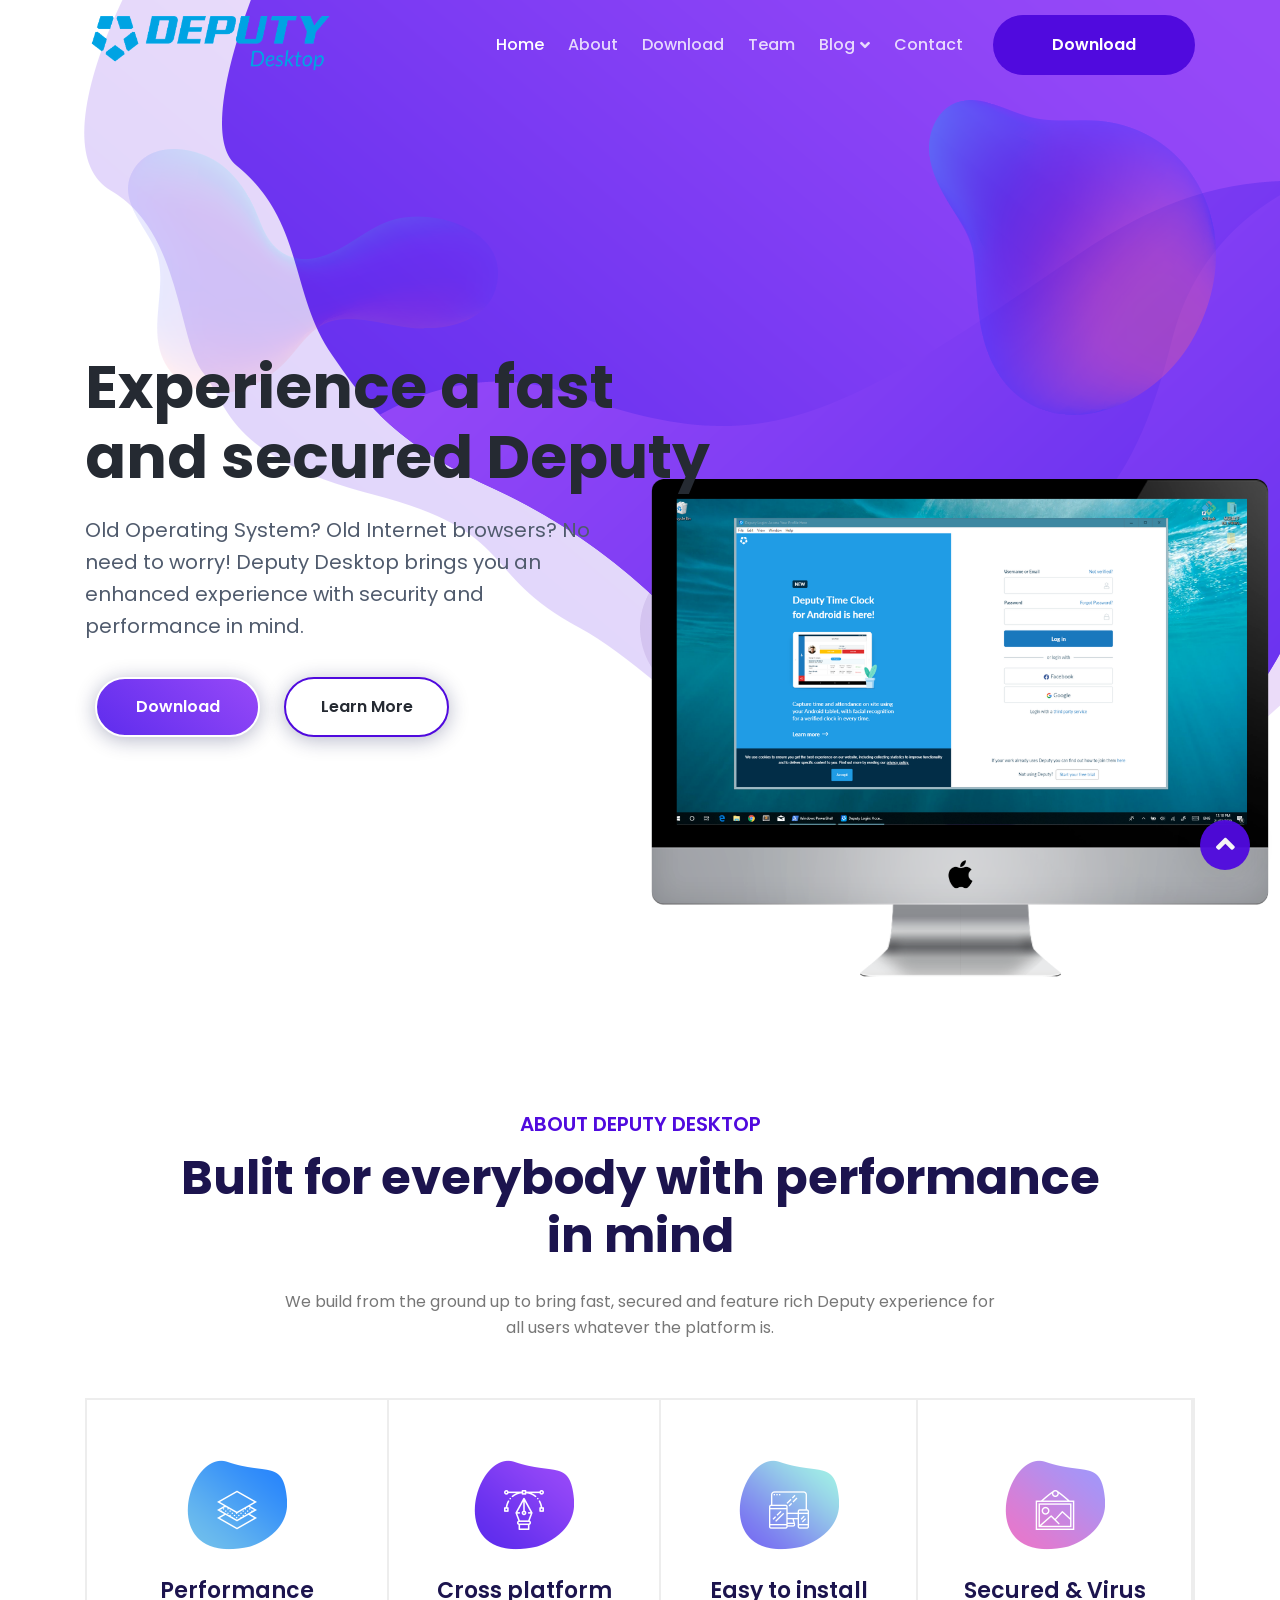
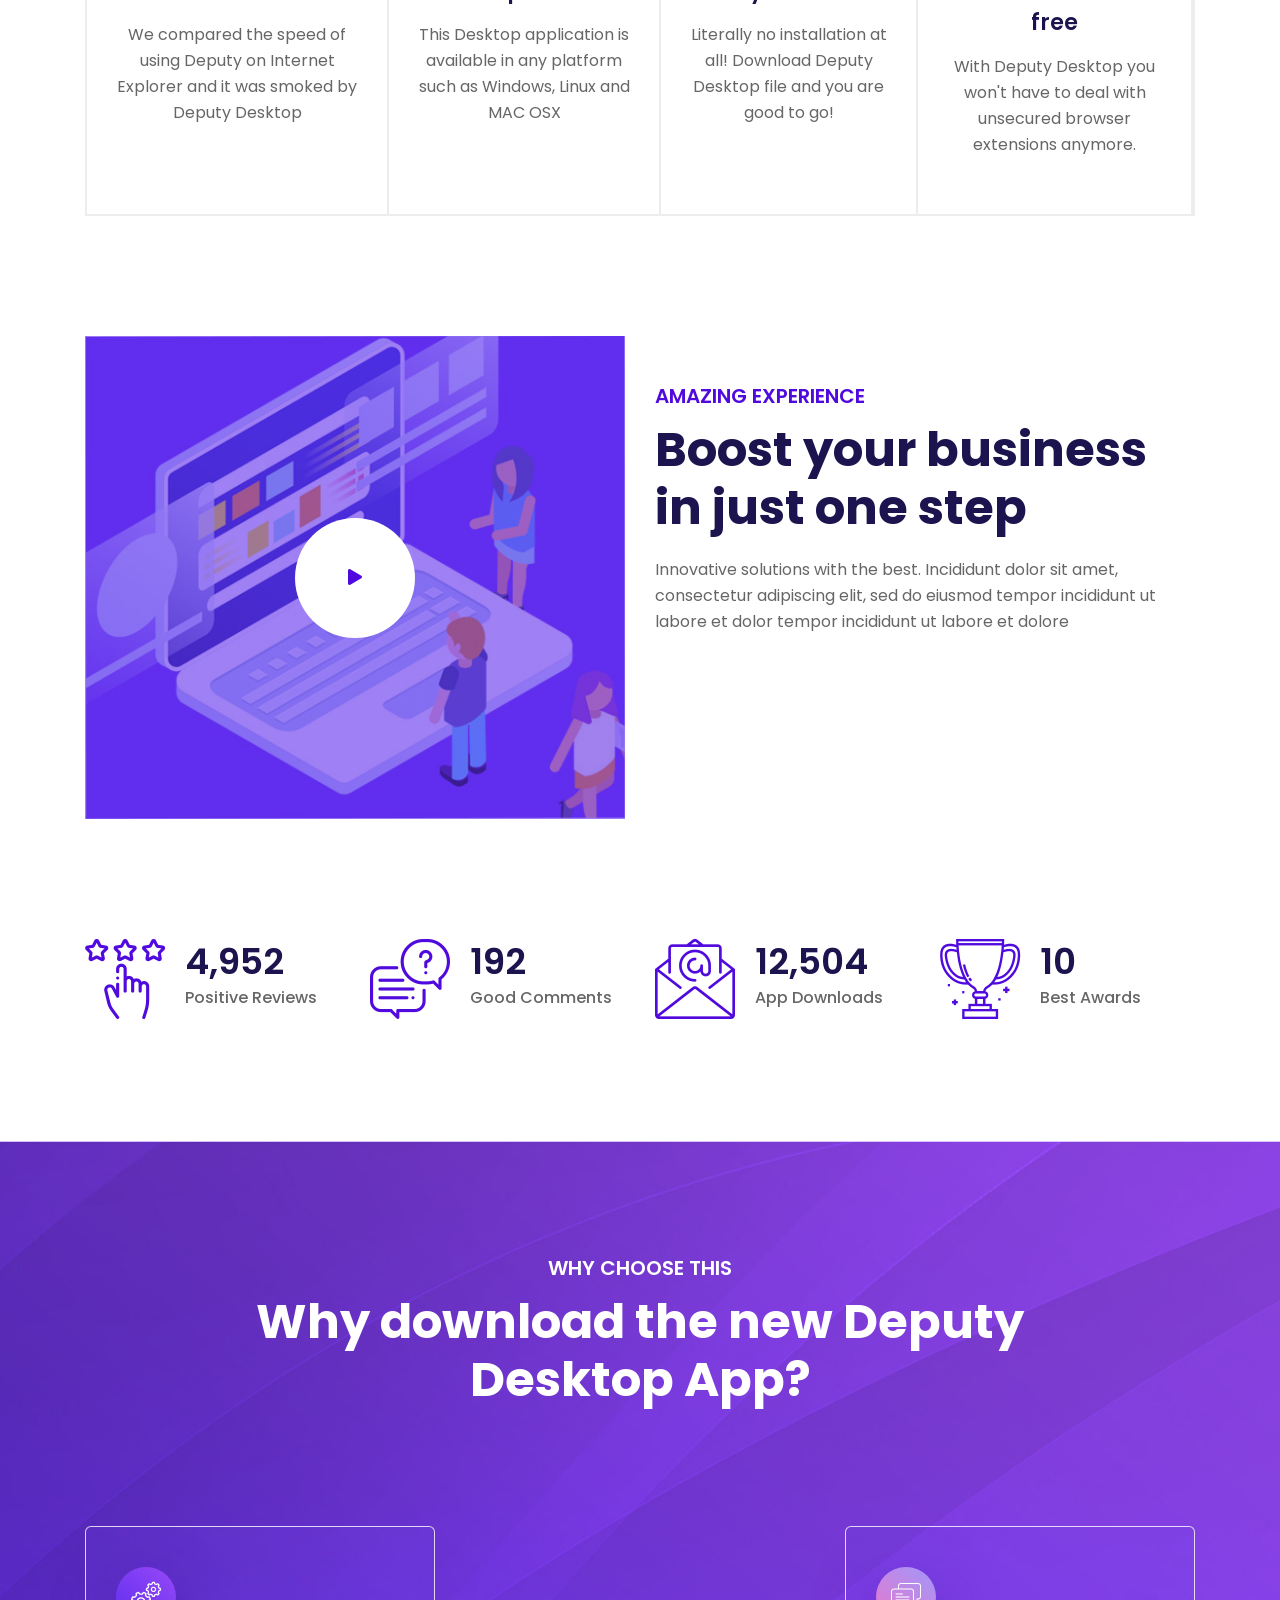
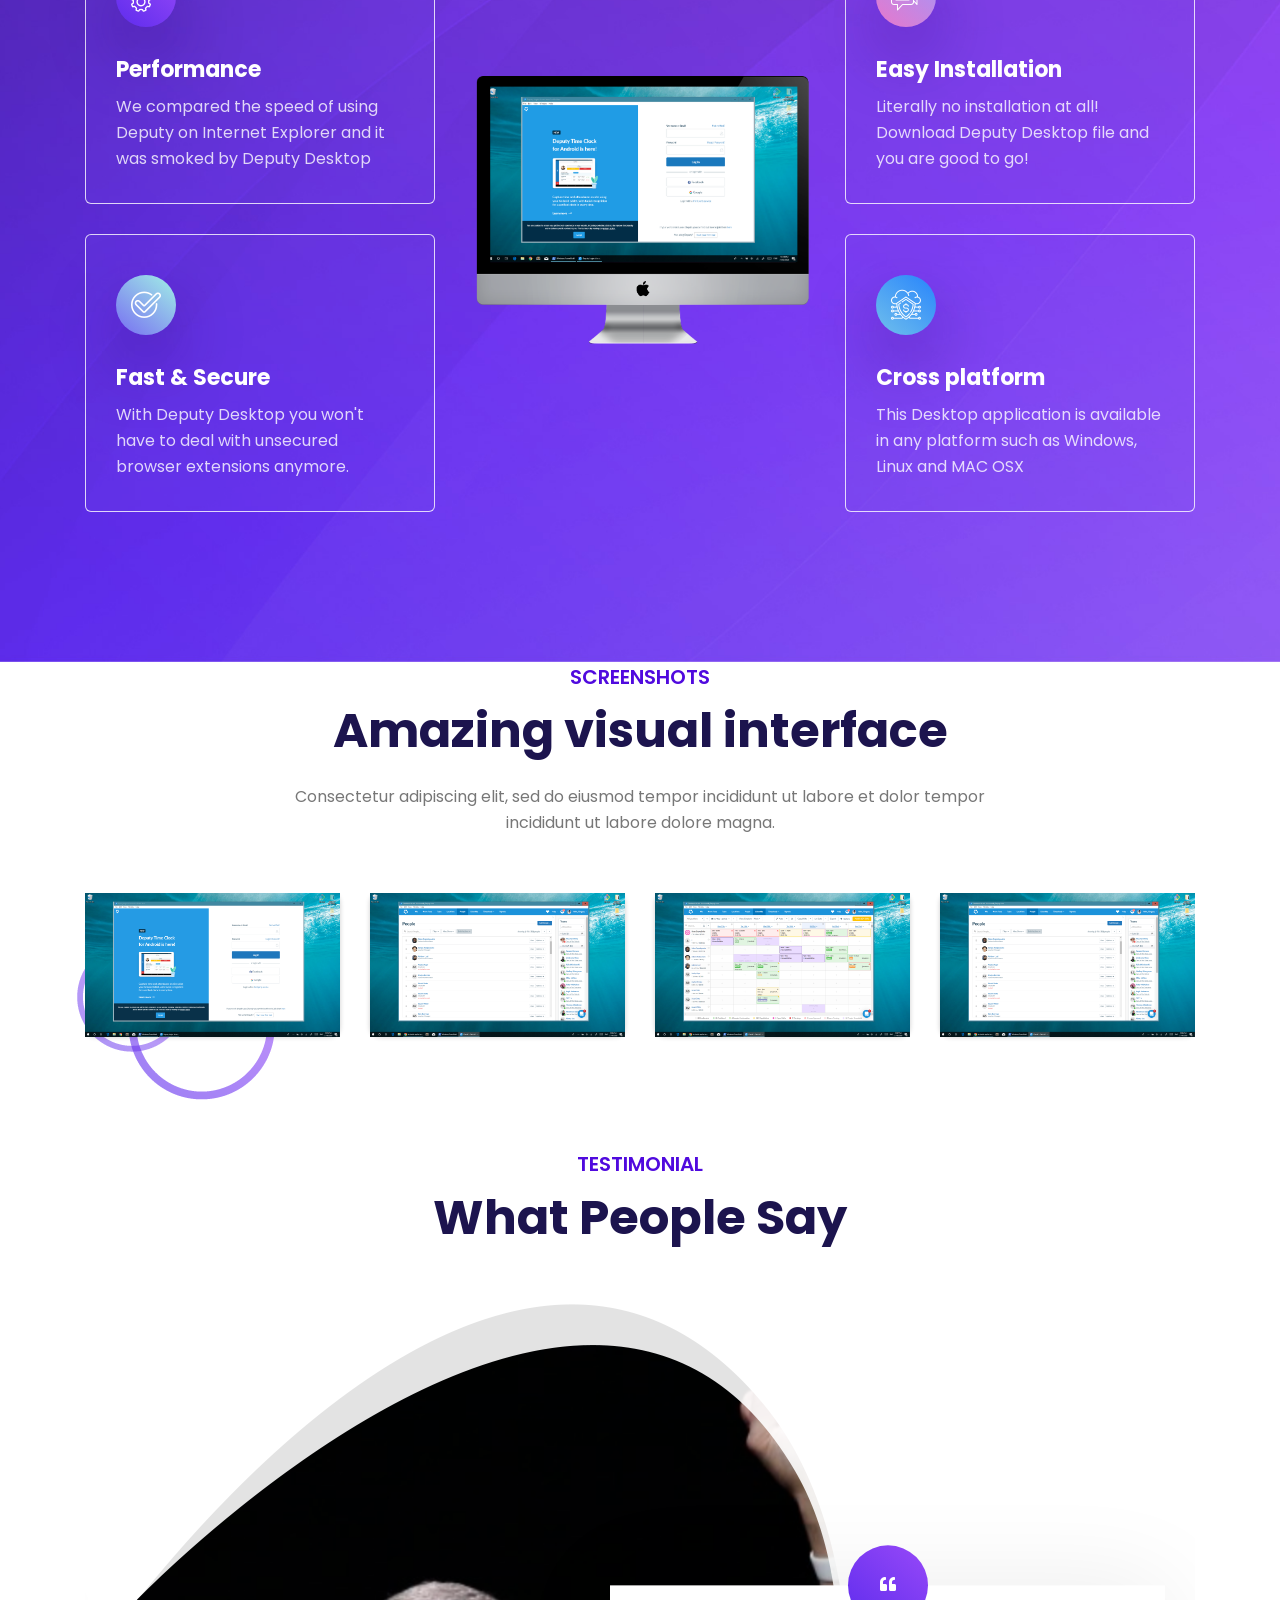
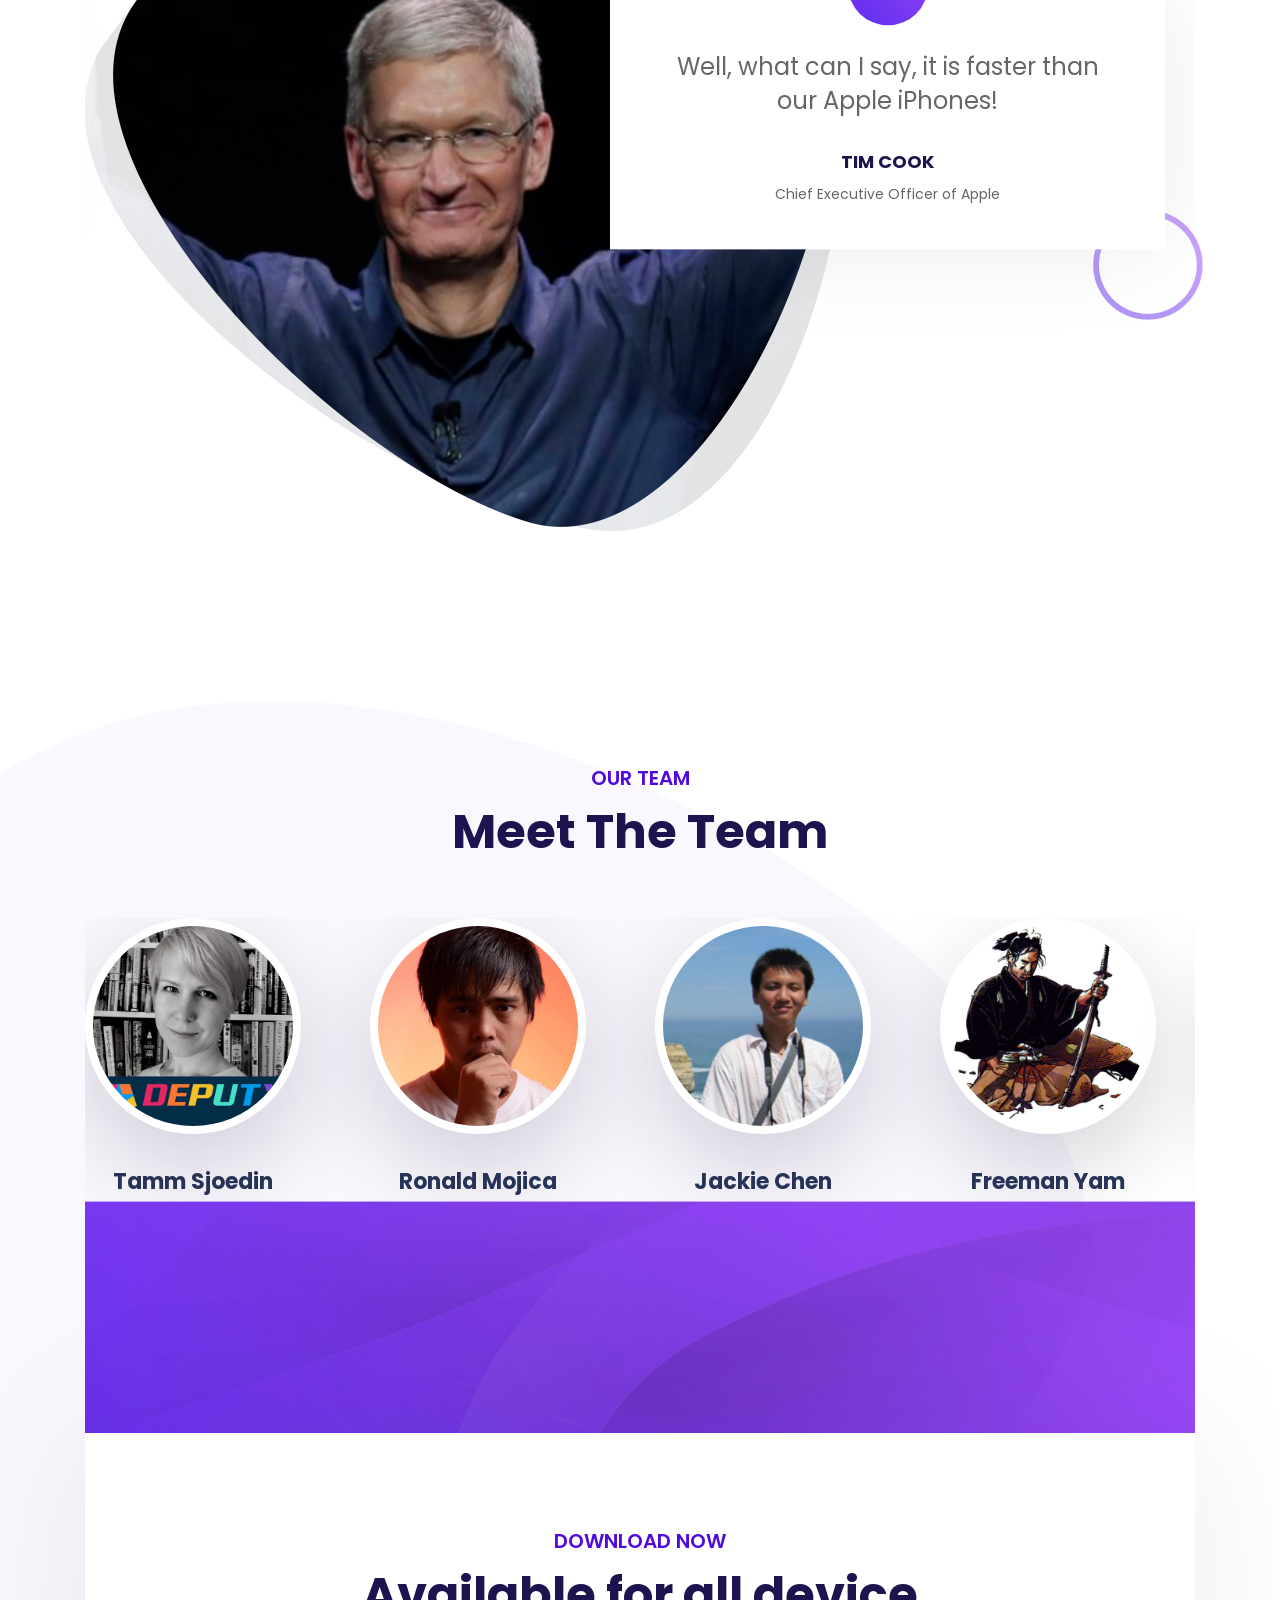
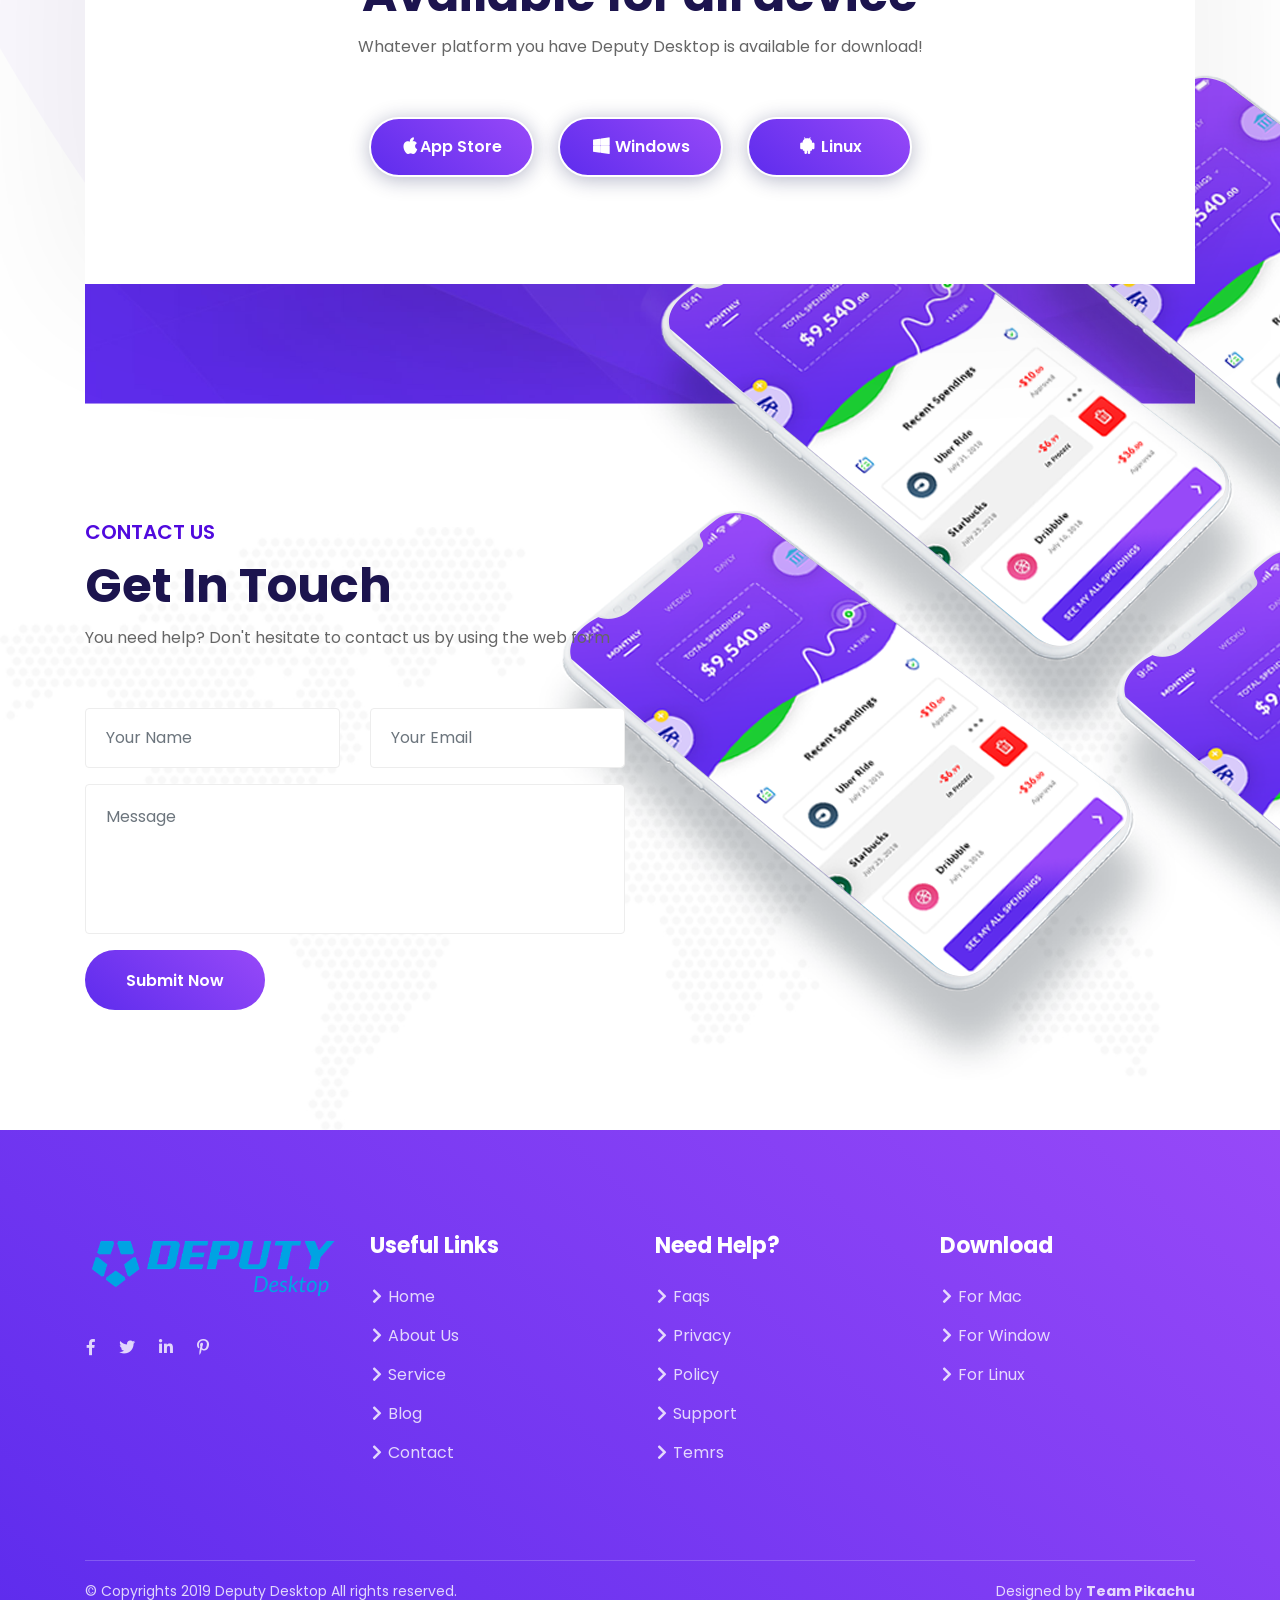
==== commit d31d70b8: "Fix css" ====
--- a/appsidelanding-10/main-file/appside/index.html
+++ b/appsidelanding-10/main-file/appside/index.html
@@ -795,7 +795,7 @@
                             &copy; Copyrights 2019 Deputy Desktop All rights reserved.
                         </div><!-- //. left content aera -->
                         <div class="right-content-area"><!-- right content area -->
-                            Designed by <strong>Love</strong>
+                            Designed by <strong>Team Pikachu</strong>
                         </div><!-- //. right content area -->
                     </div><!-- //.copyright inner wrapper -->
                 </div>
--- a/appsidelanding-10/main-file/appside/assets/css/style.css
+++ b/appsidelanding-10/main-file/appside/assets/css/style.css
@@ -2937,6 +2937,7 @@
   height: 827px; }
   .single-testimonial-item .thumb img {
     width: 100%;
+    object-fit:cover;
     height: 100%; }
 
 @media only screen and (max-width: 768px) {
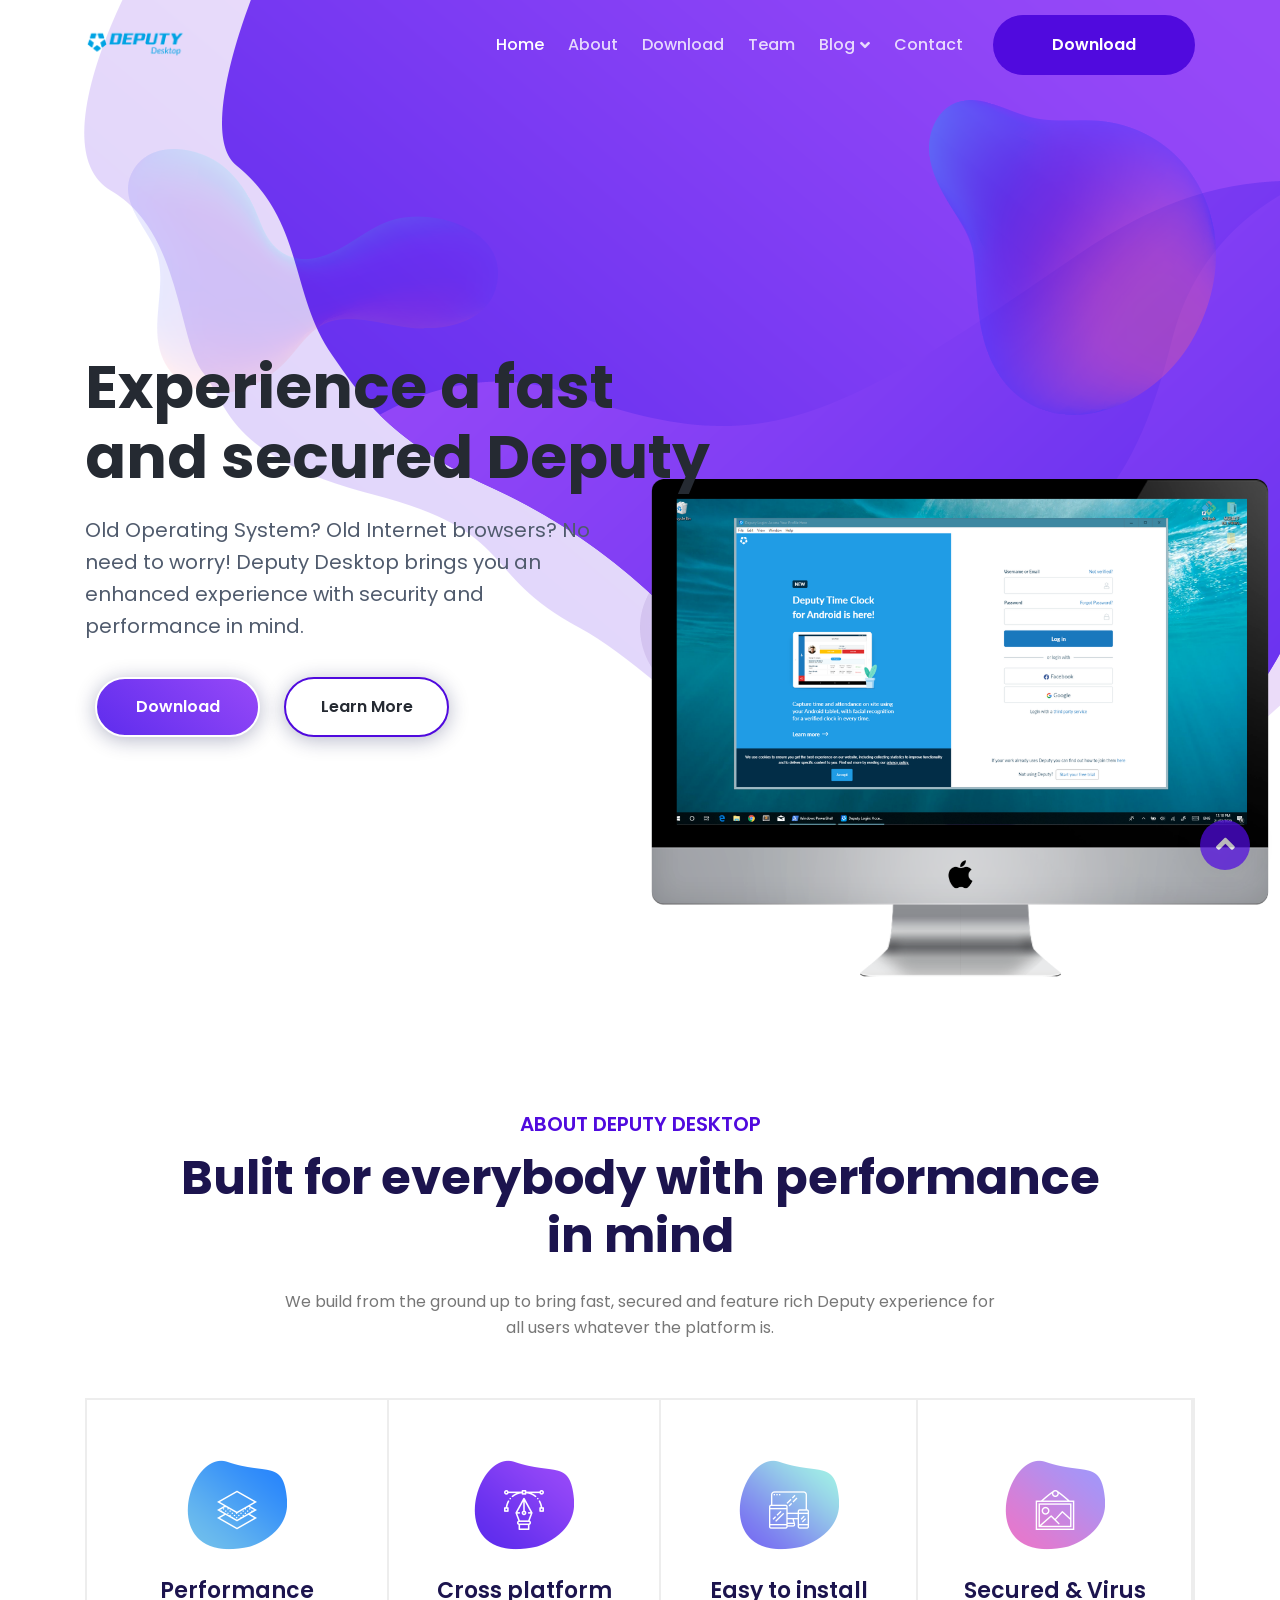
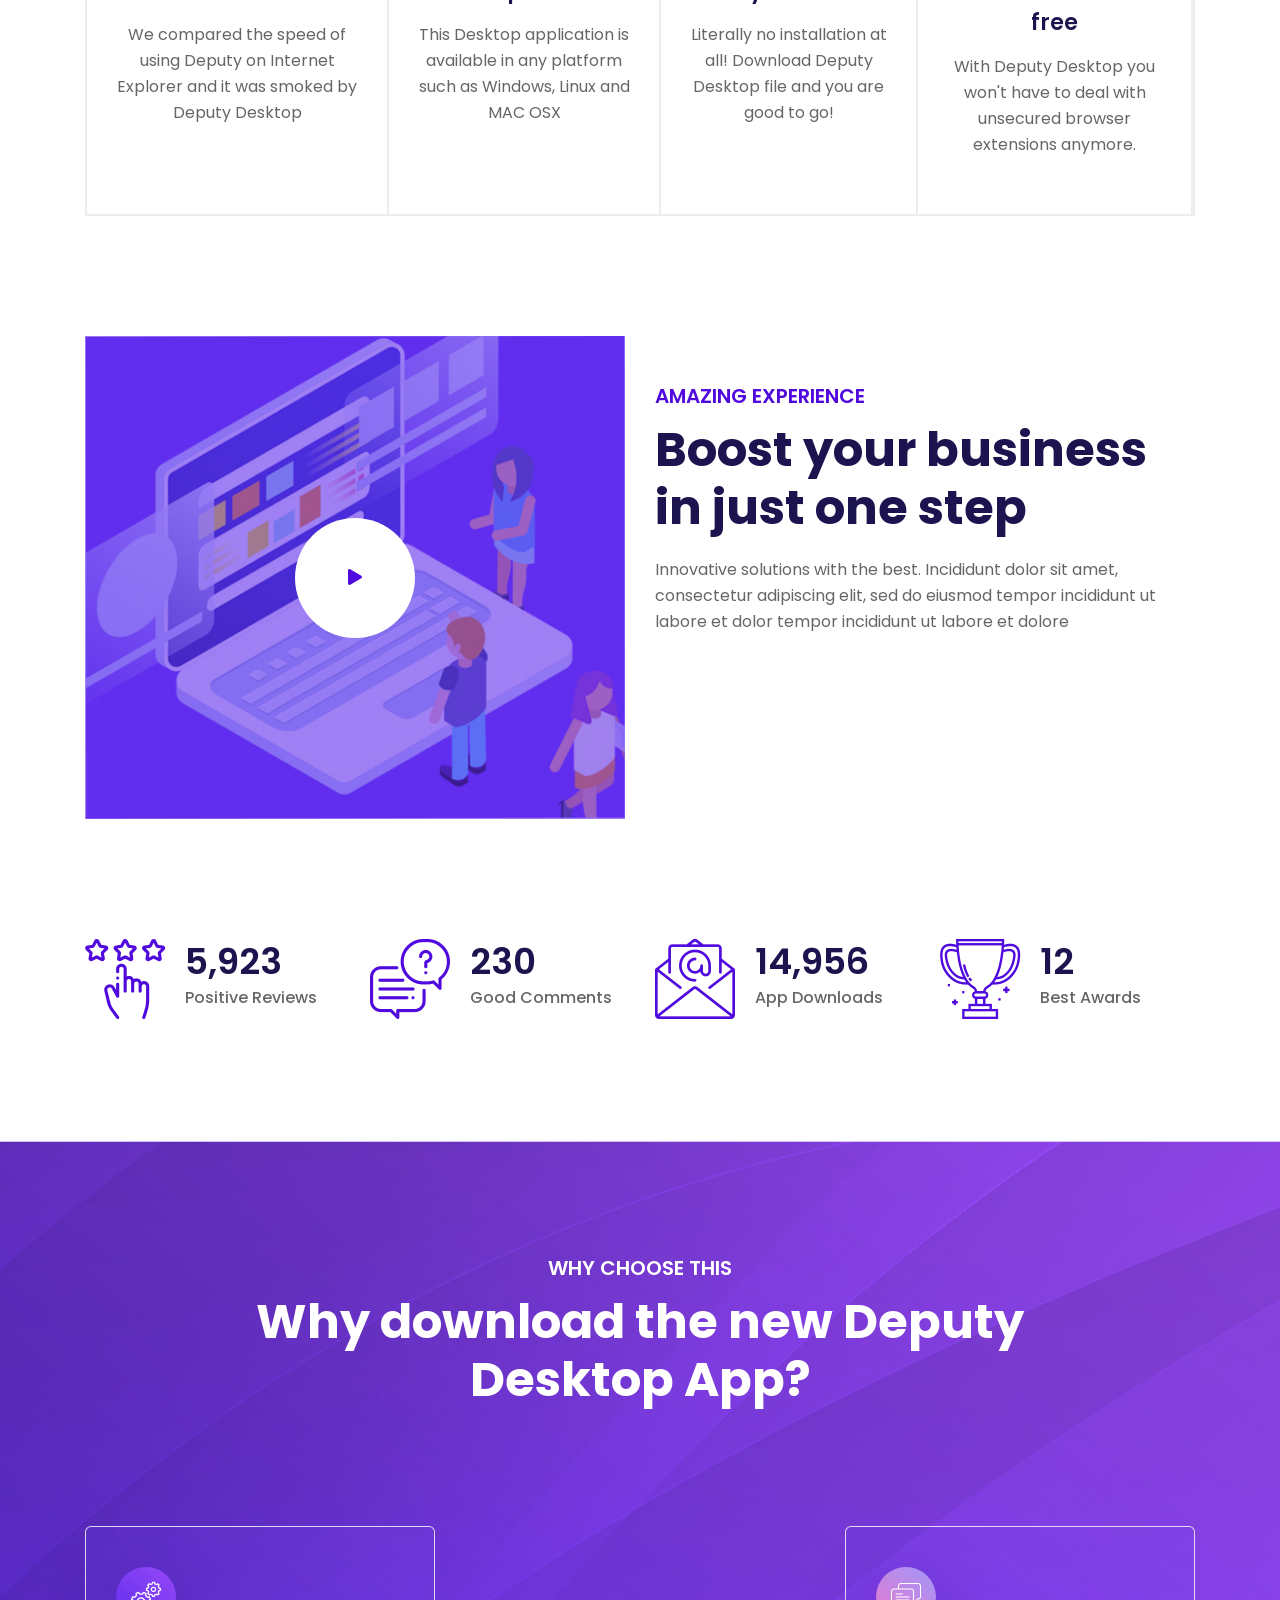
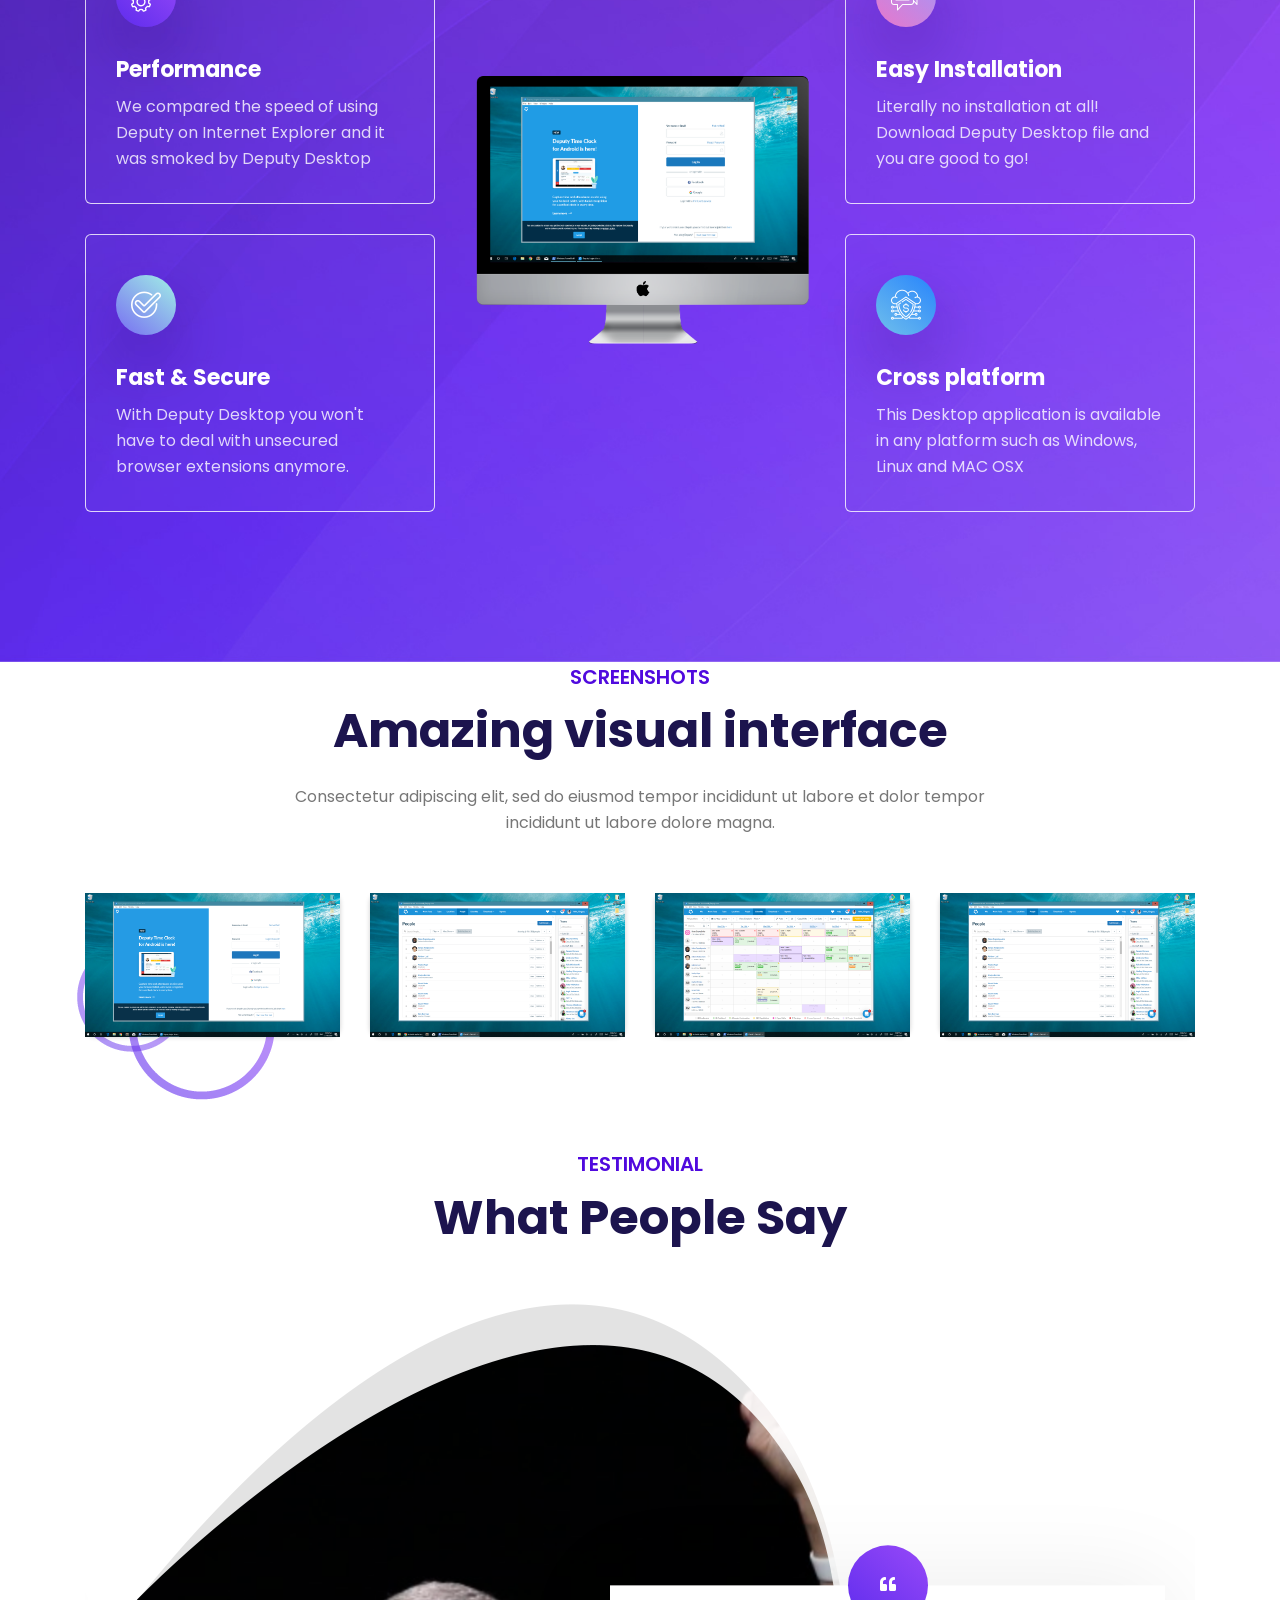
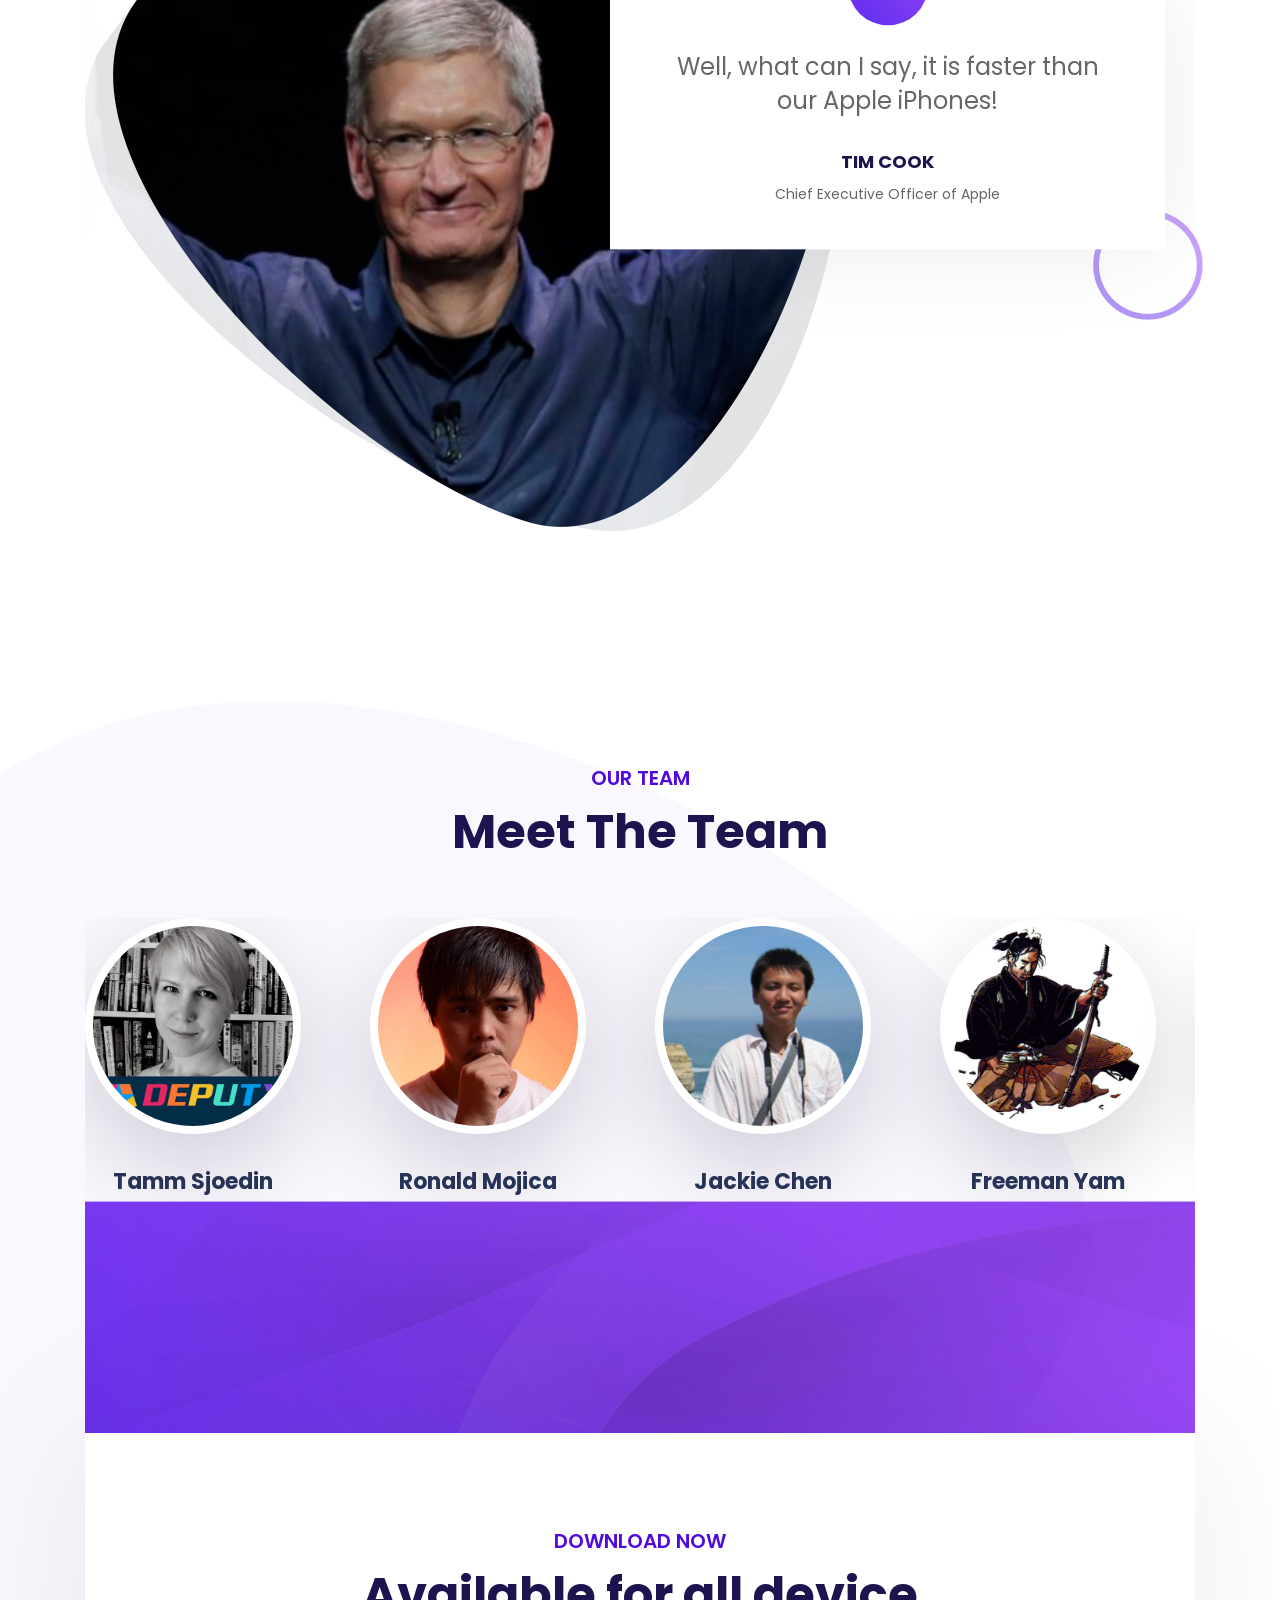
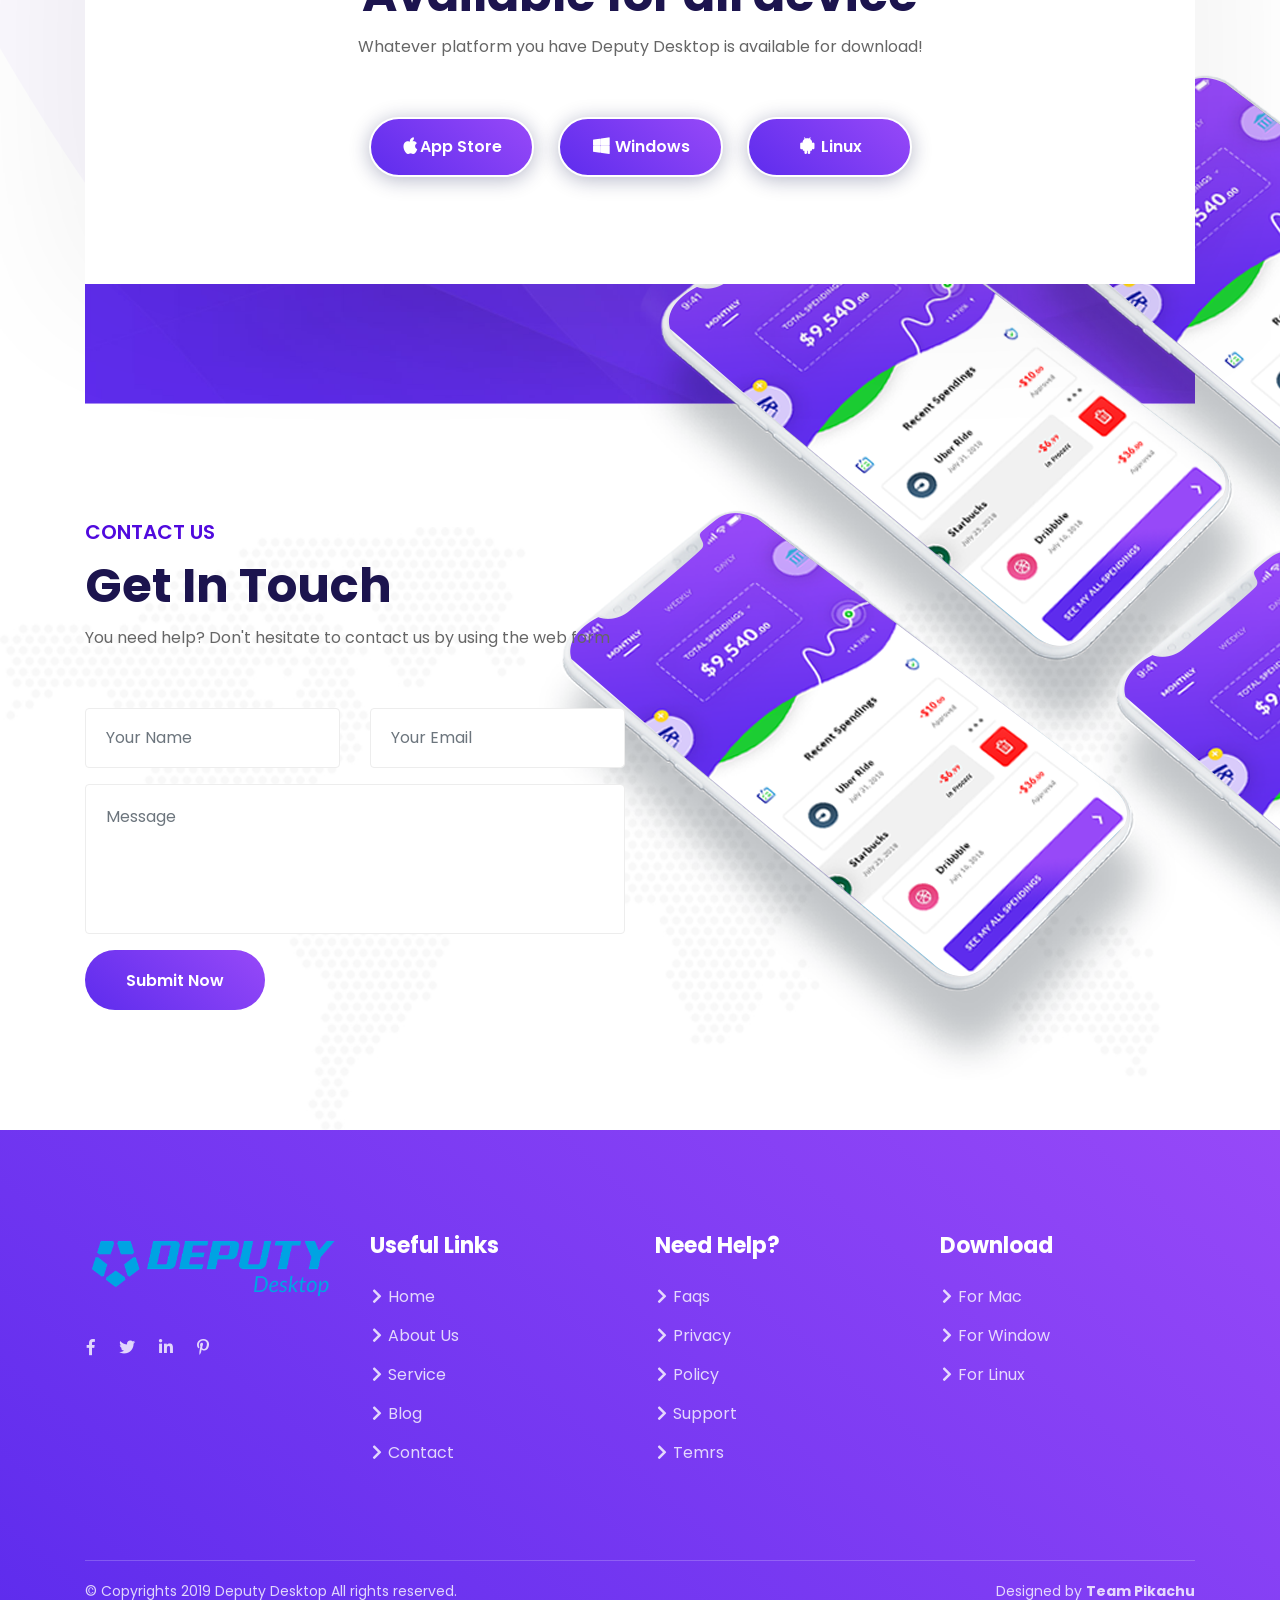
==== commit 0c93458d: "update logo" ====
--- a/appsidelanding-10/main-file/appside/index.html
+++ b/appsidelanding-10/main-file/appside/index.html
@@ -35,7 +35,7 @@
             <div class="responsive-mobile-menu">
                 <div class="logo-wrapper">
                     <a href="index.html" class="logo">
-                        <img width="250" src="assets/img/deputy-desktop-logo.png" alt="logo">
+                        <img width="100" src="assets/img/deputy-desktop-logo.png" alt="logo">
                     </a>
                 </div>
                 <button class="navbar-toggler" type="button" data-toggle="collapse" data-target="#Deputy Desktop_main_menu" 
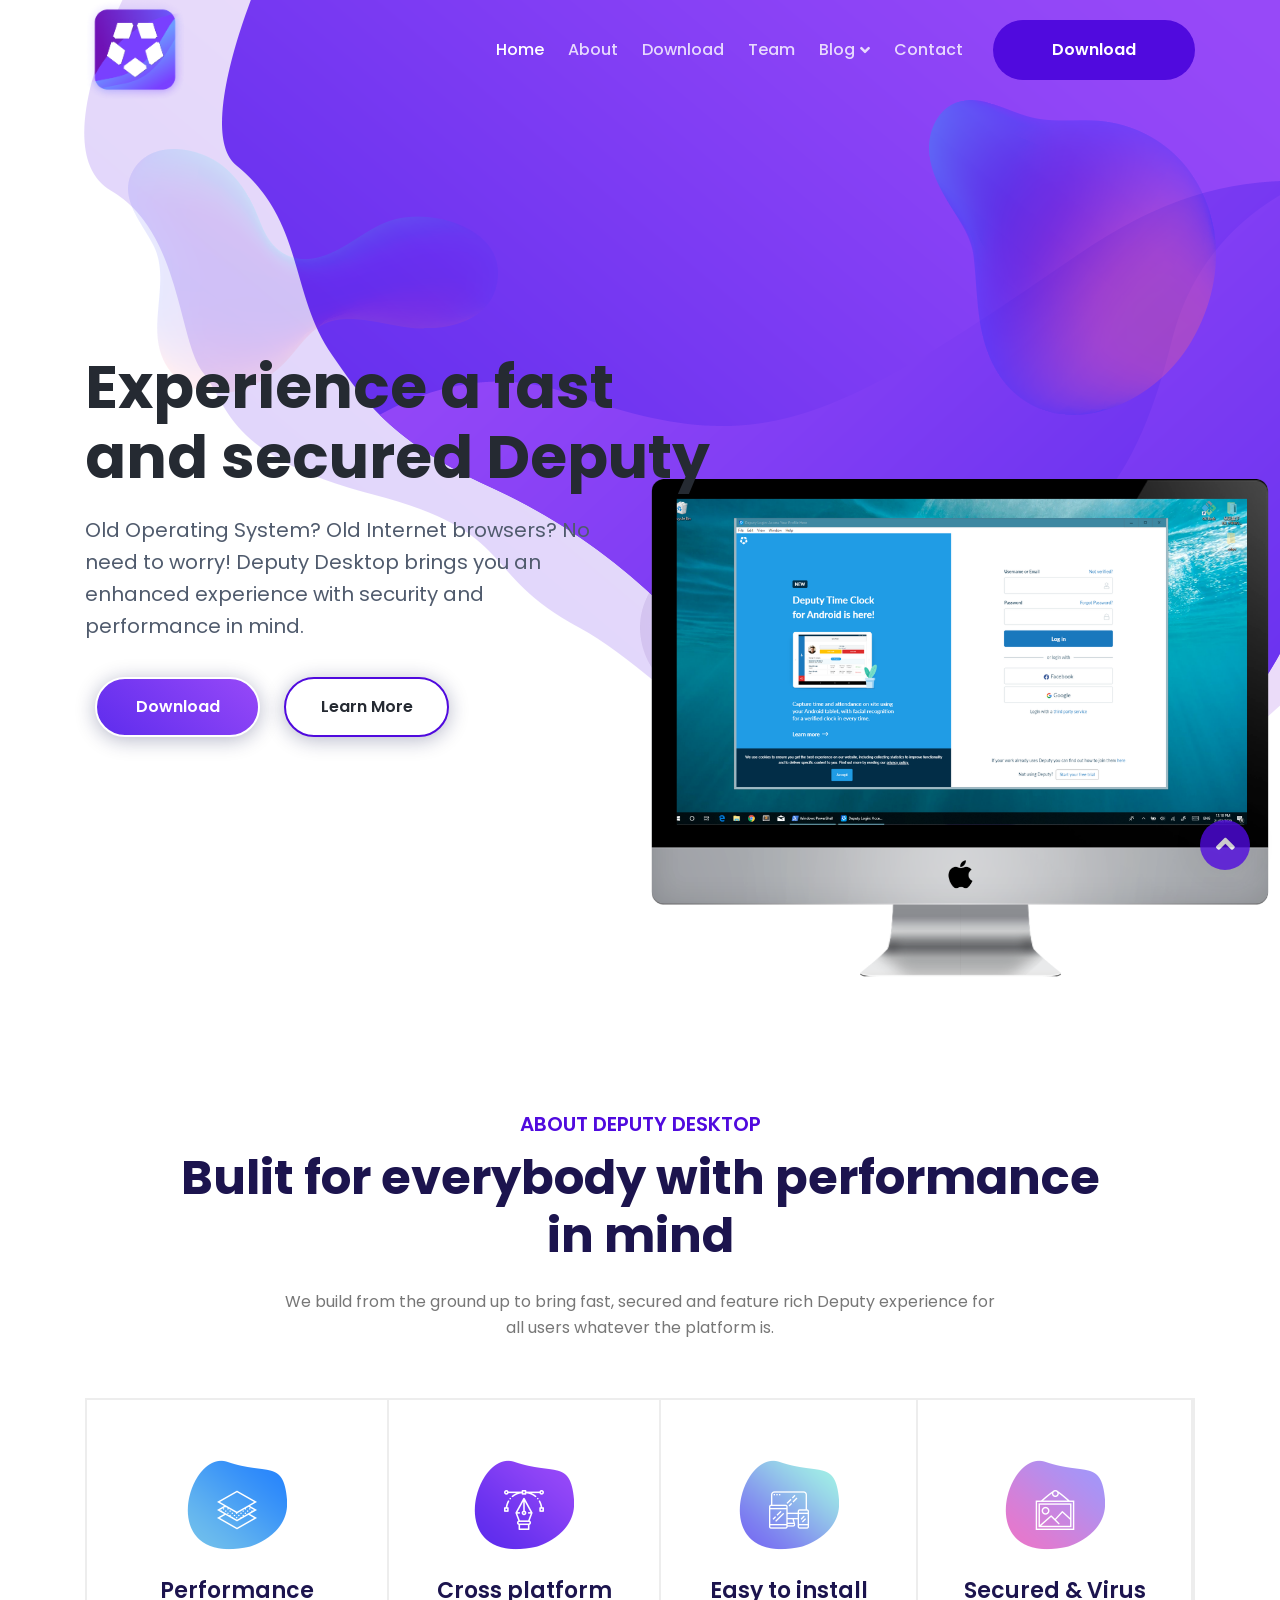
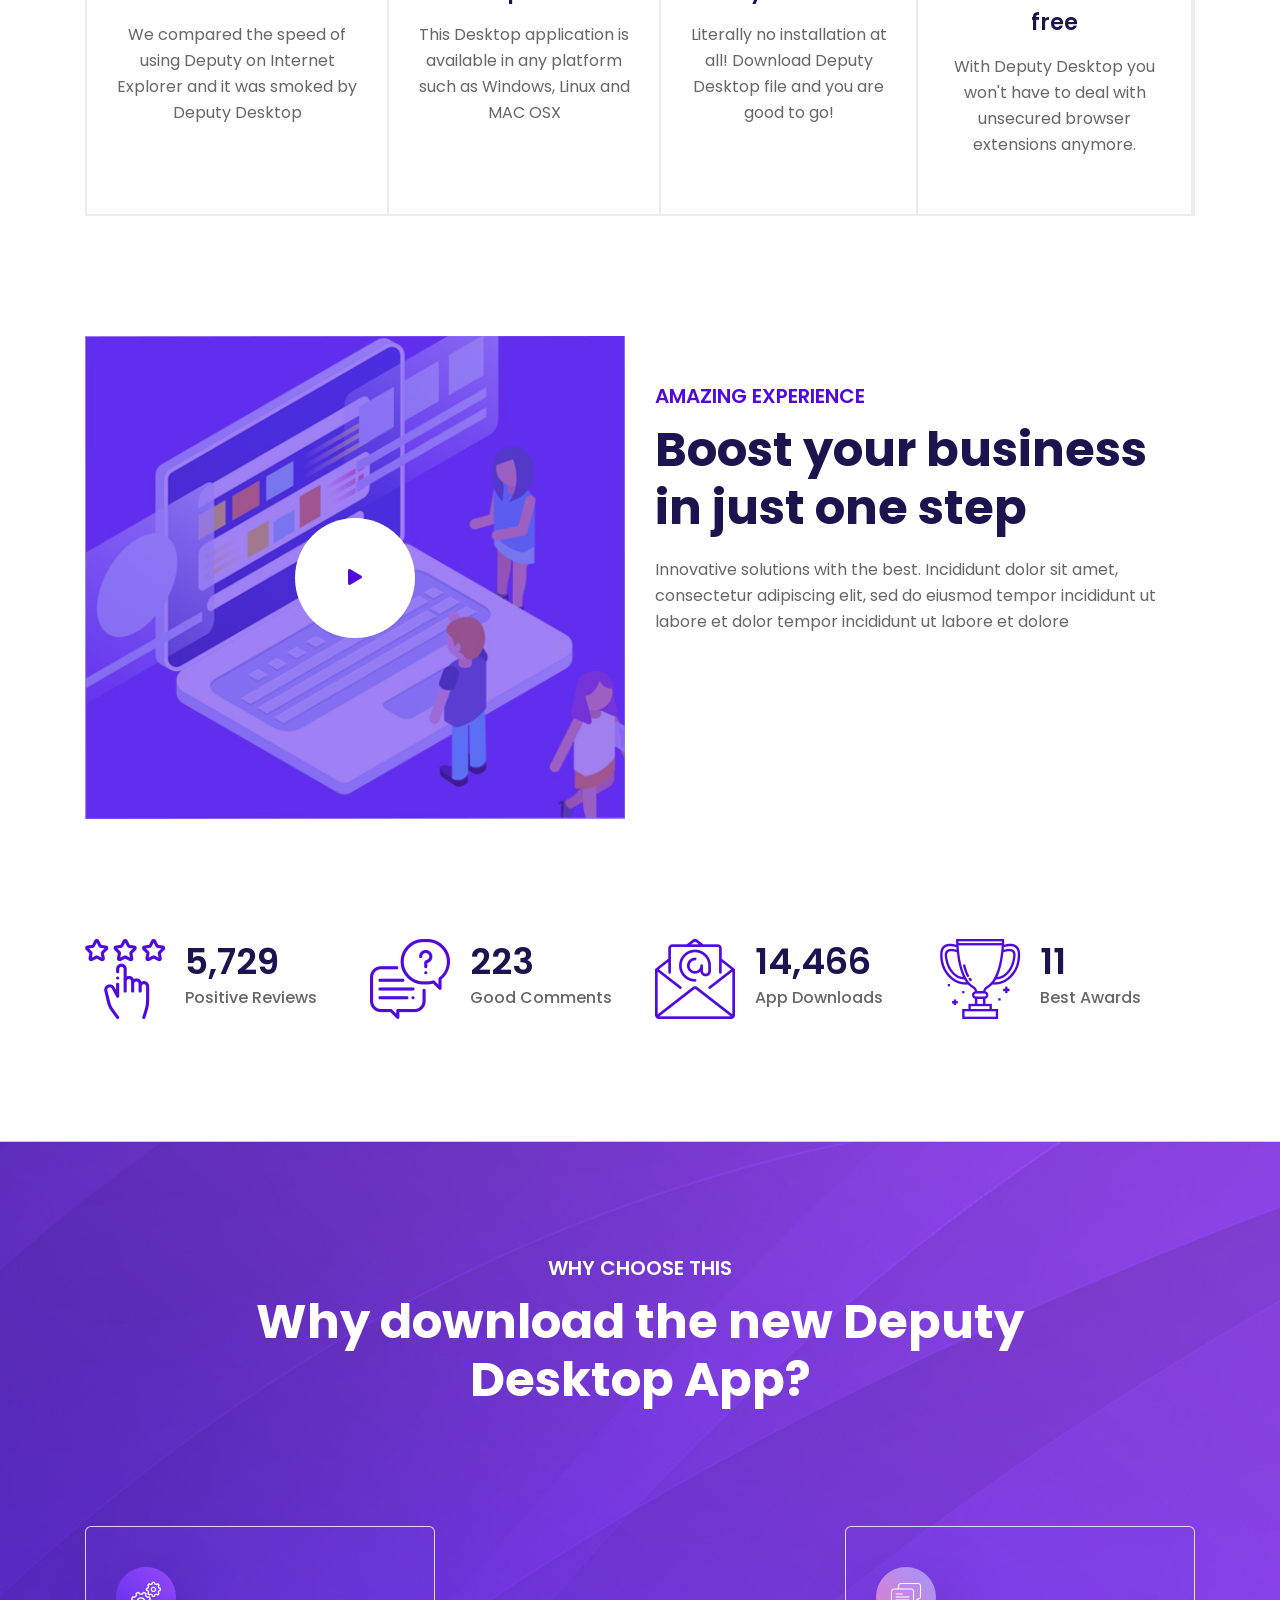
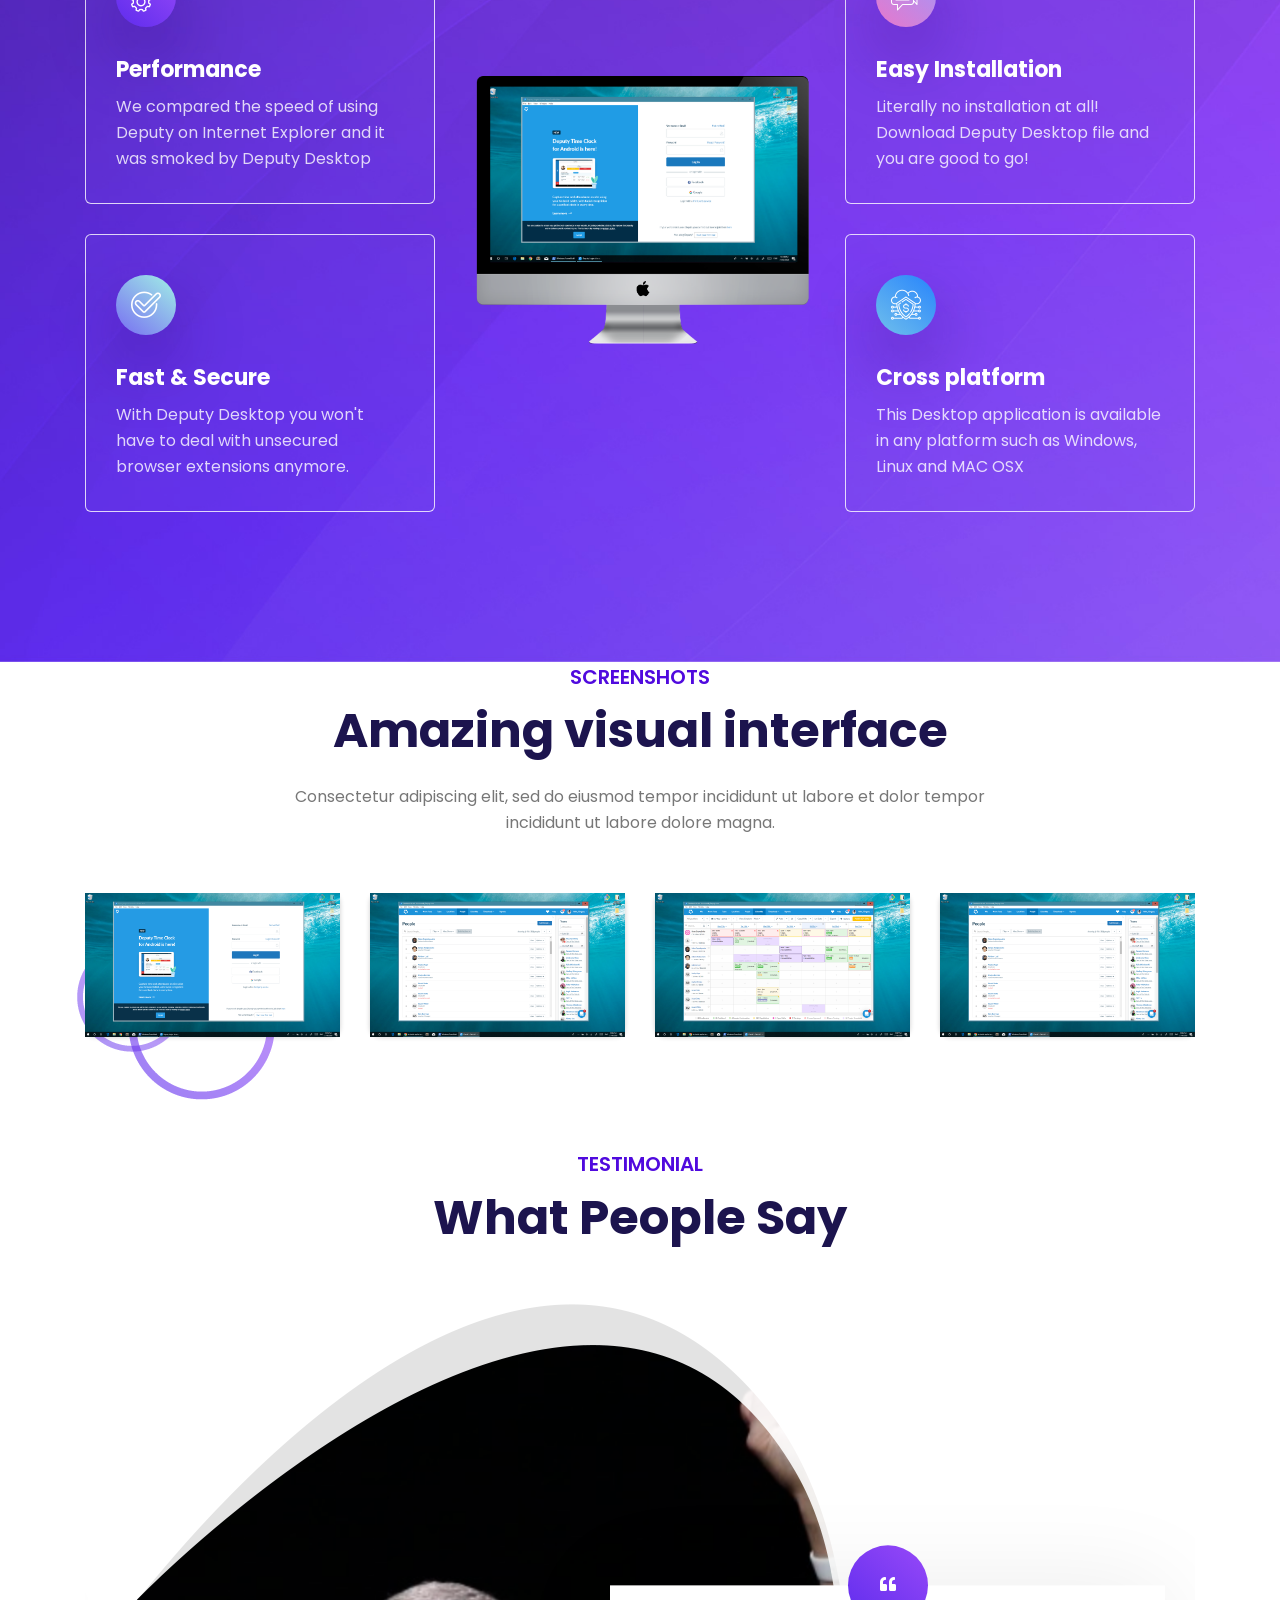
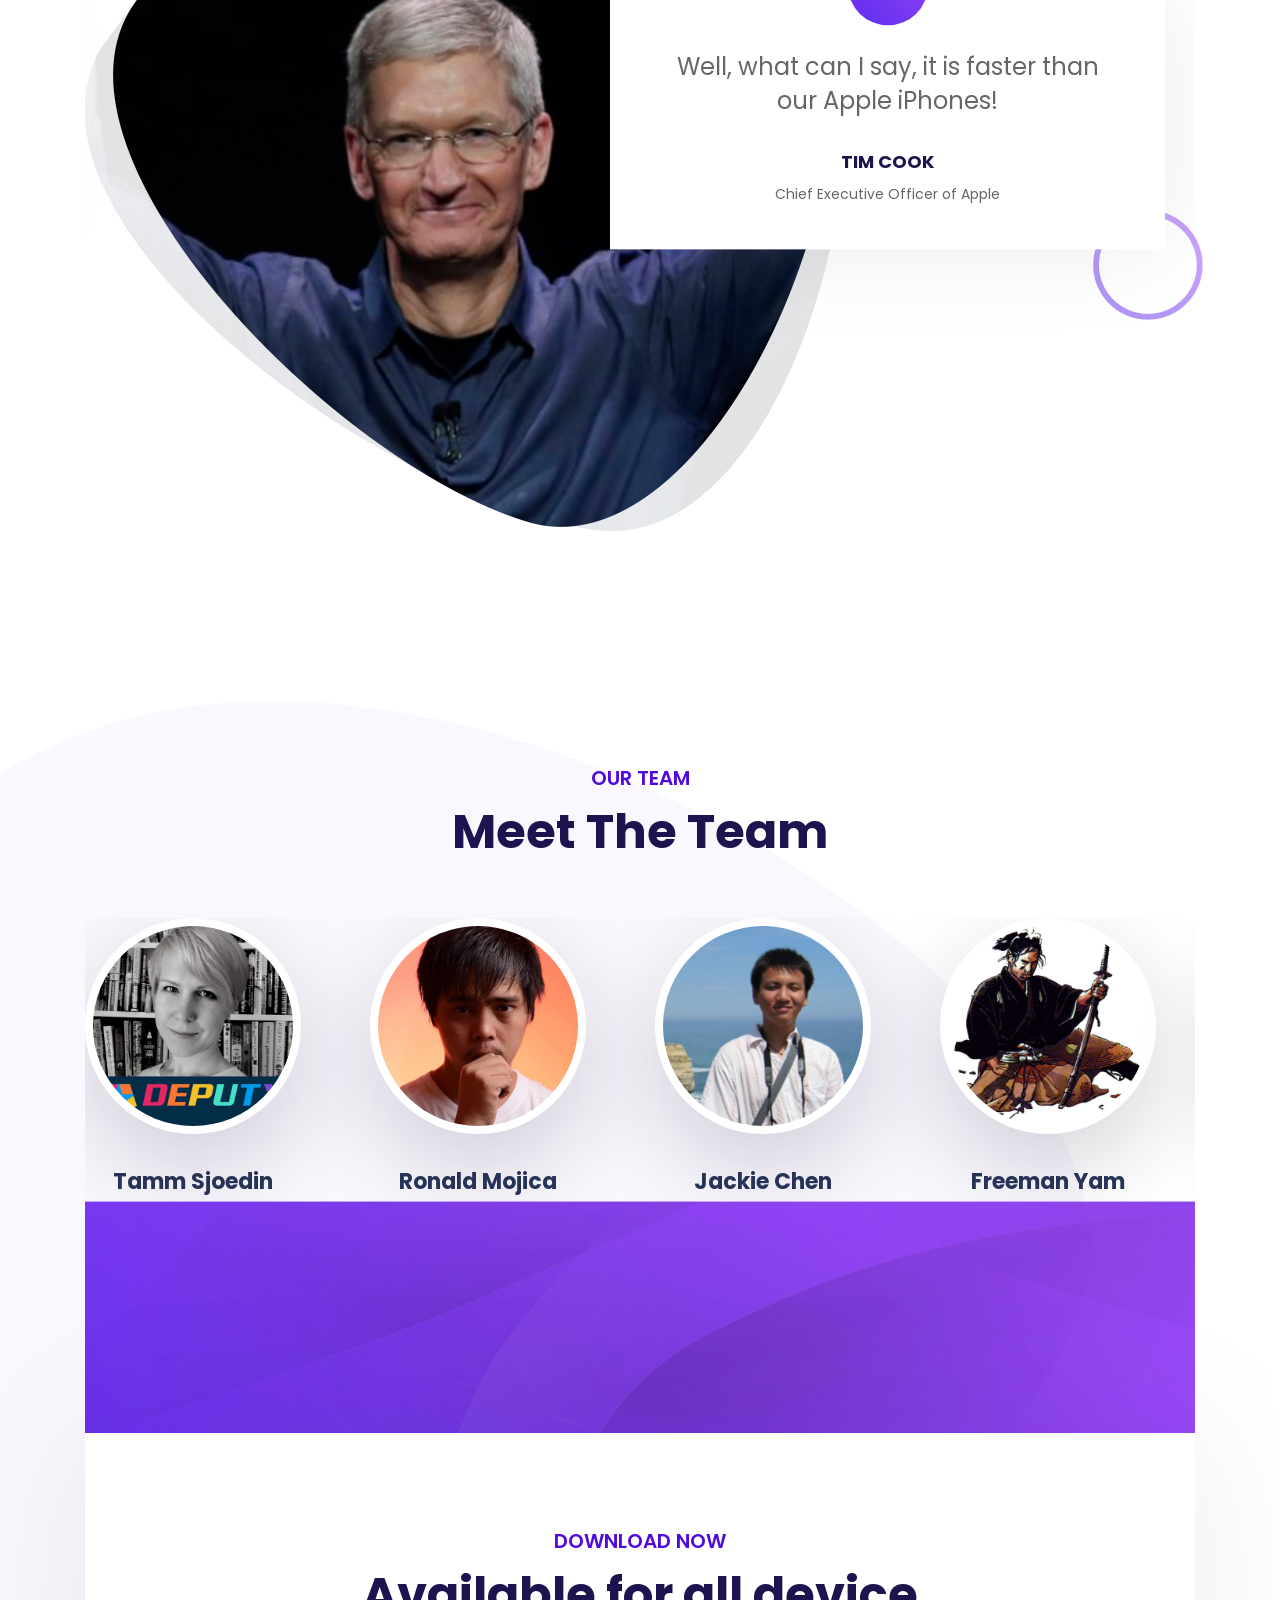
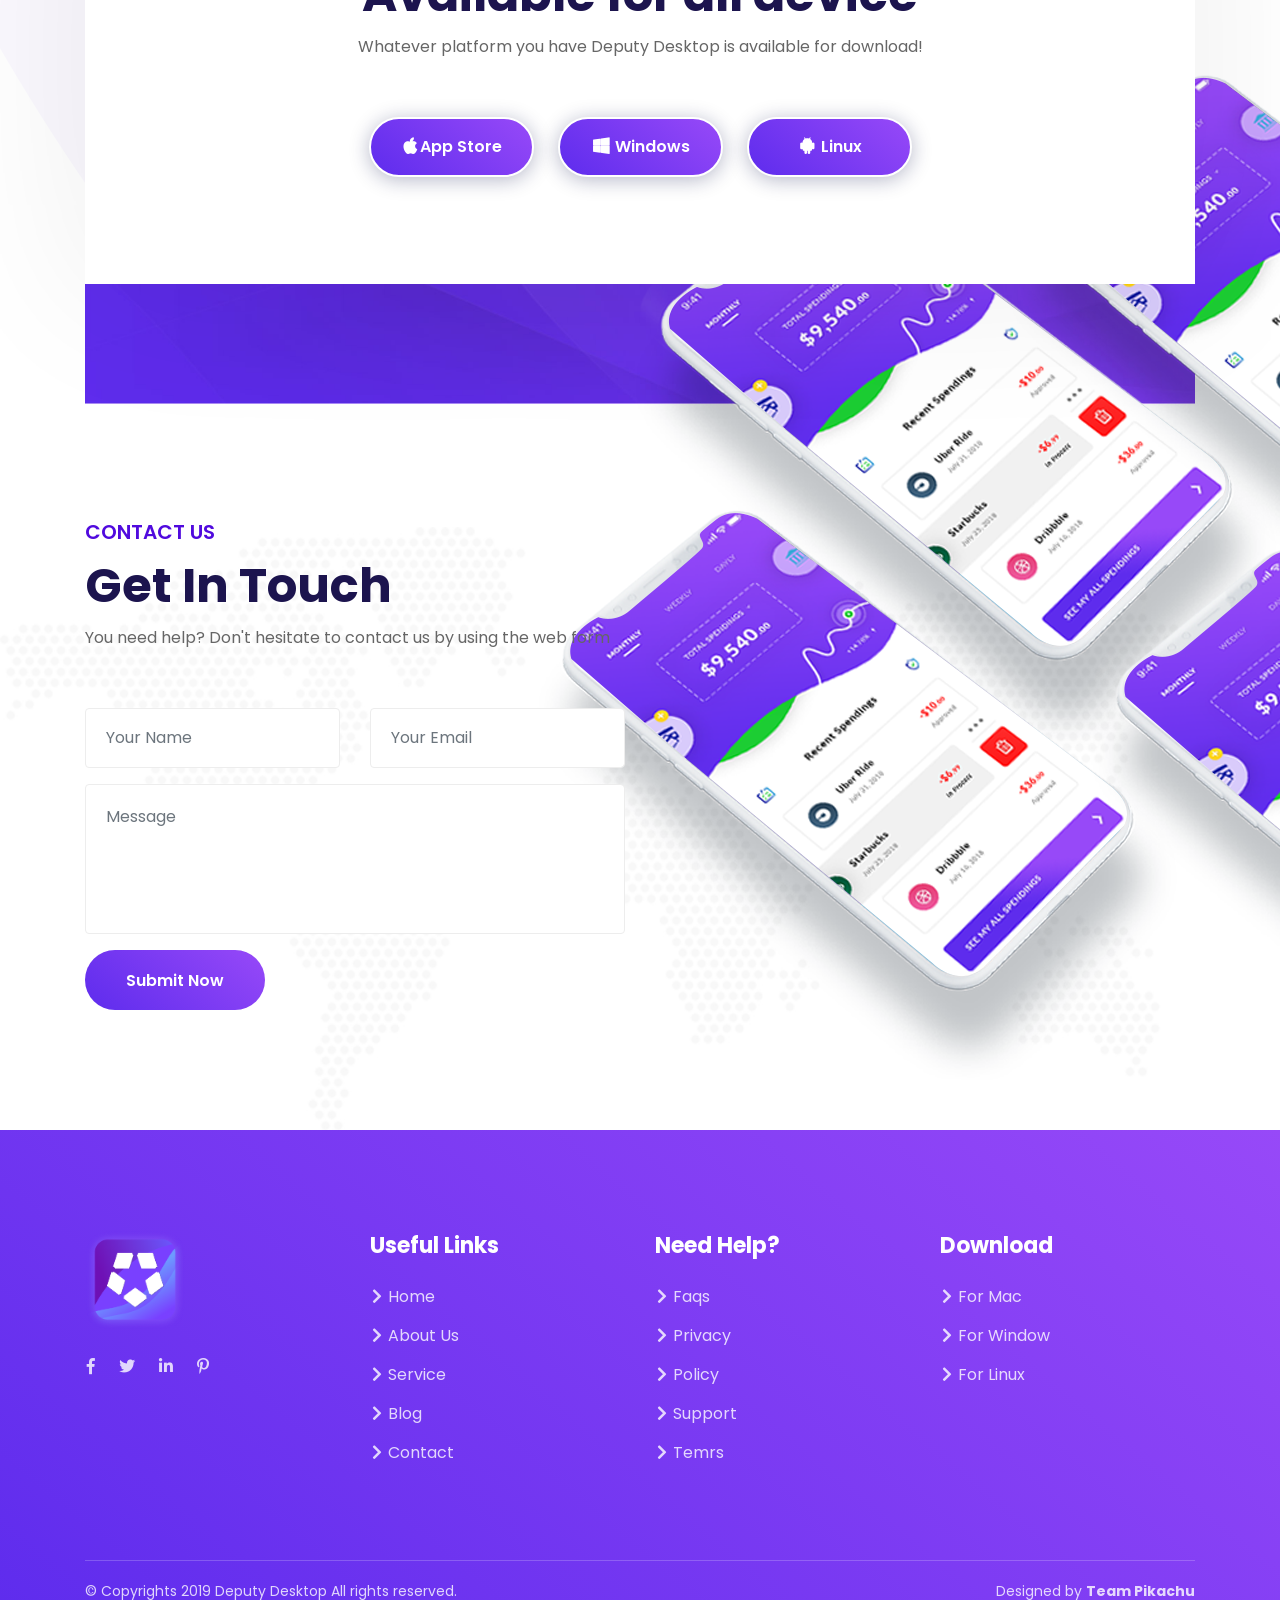
==== commit fc23bfe0: "update img" ====
--- a/appsidelanding-10/main-file/appside/index.html
+++ b/appsidelanding-10/main-file/appside/index.html
@@ -739,7 +739,7 @@
             <div class="row">
                 <div class="col-lg-3 col-md-6">
                     <div class="footer-widget about_widget">
-                        <a href="index.html" class="footer-logo"><img src="assets/img/deputy-desktop-logo.png" alt=""></a>
+                        <a href="index.html" class="footer-logo"><img width="100" src="assets/img/deputy-desktop-logo.png" alt=""></a>
                         <p> </p>
                         <ul class="social-icon">
                             <li><a href="#"><i class="fab fa-facebook-f"></i></a></li>
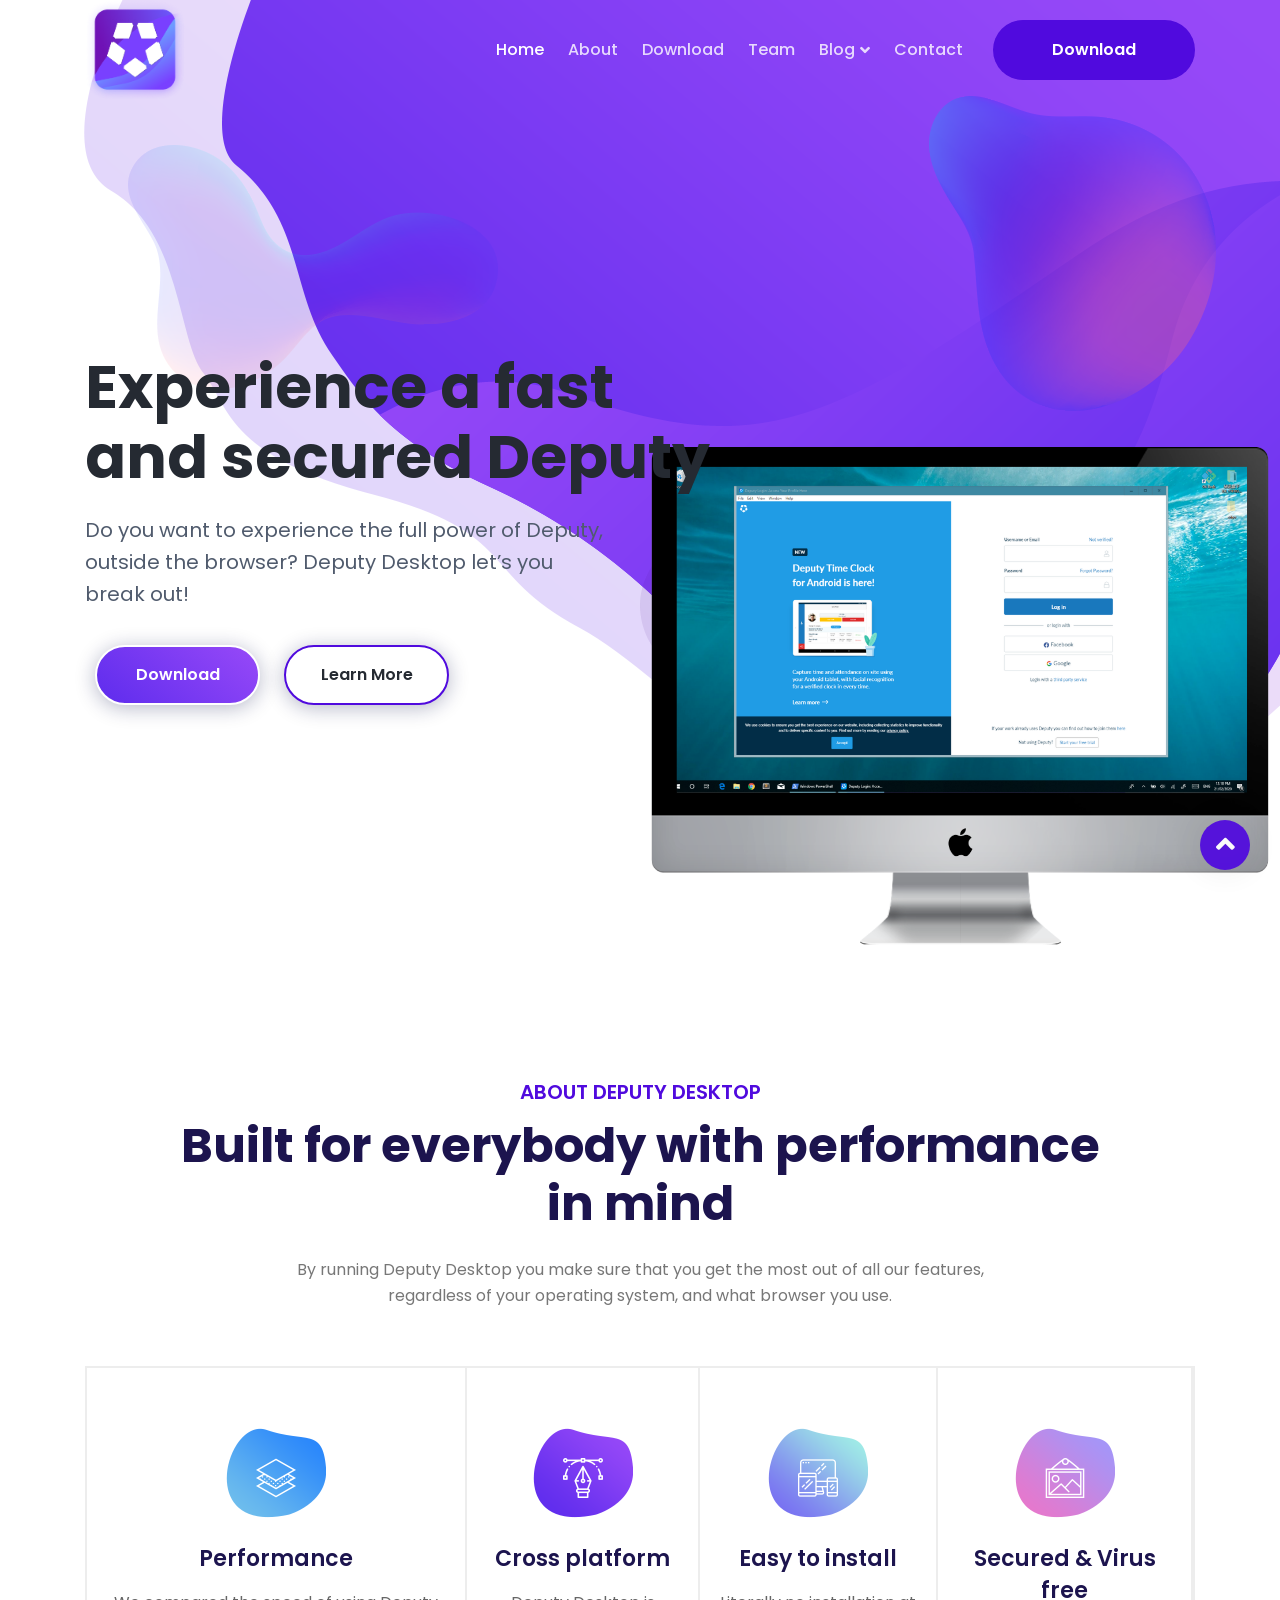
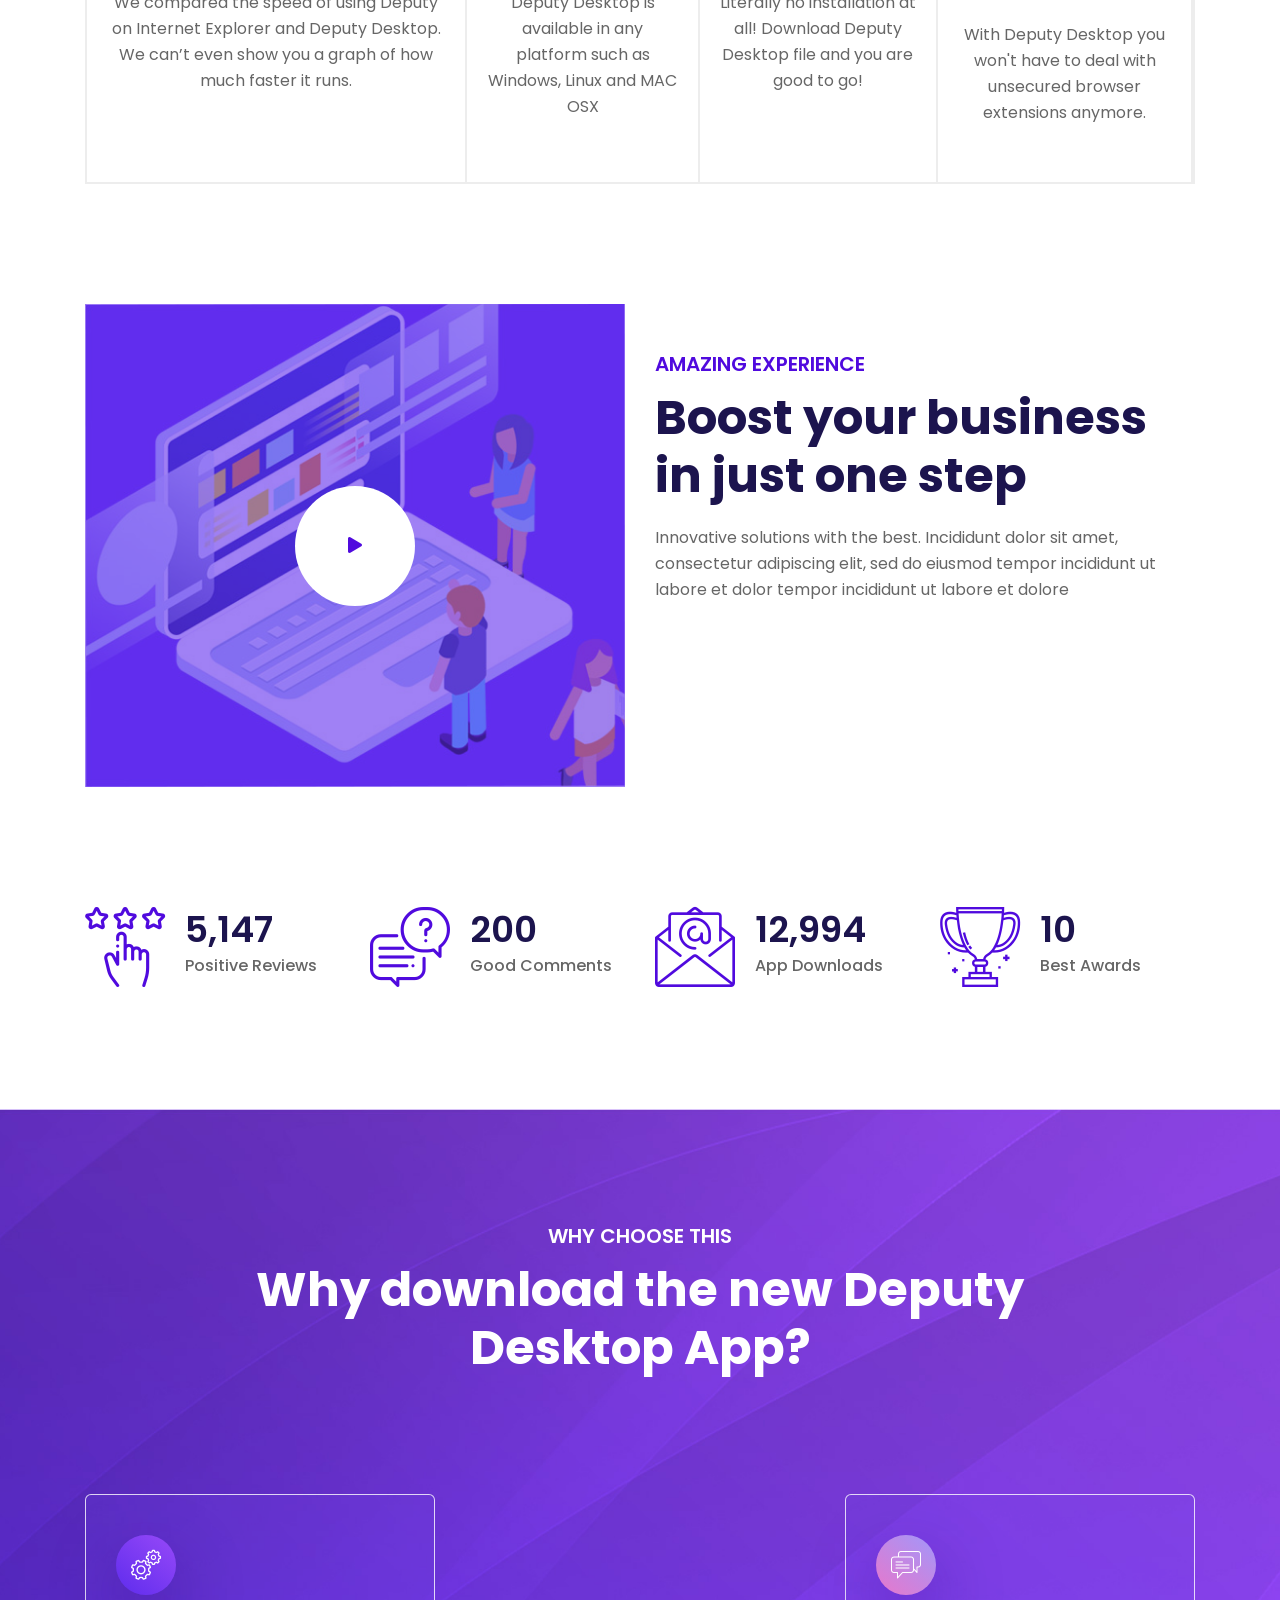
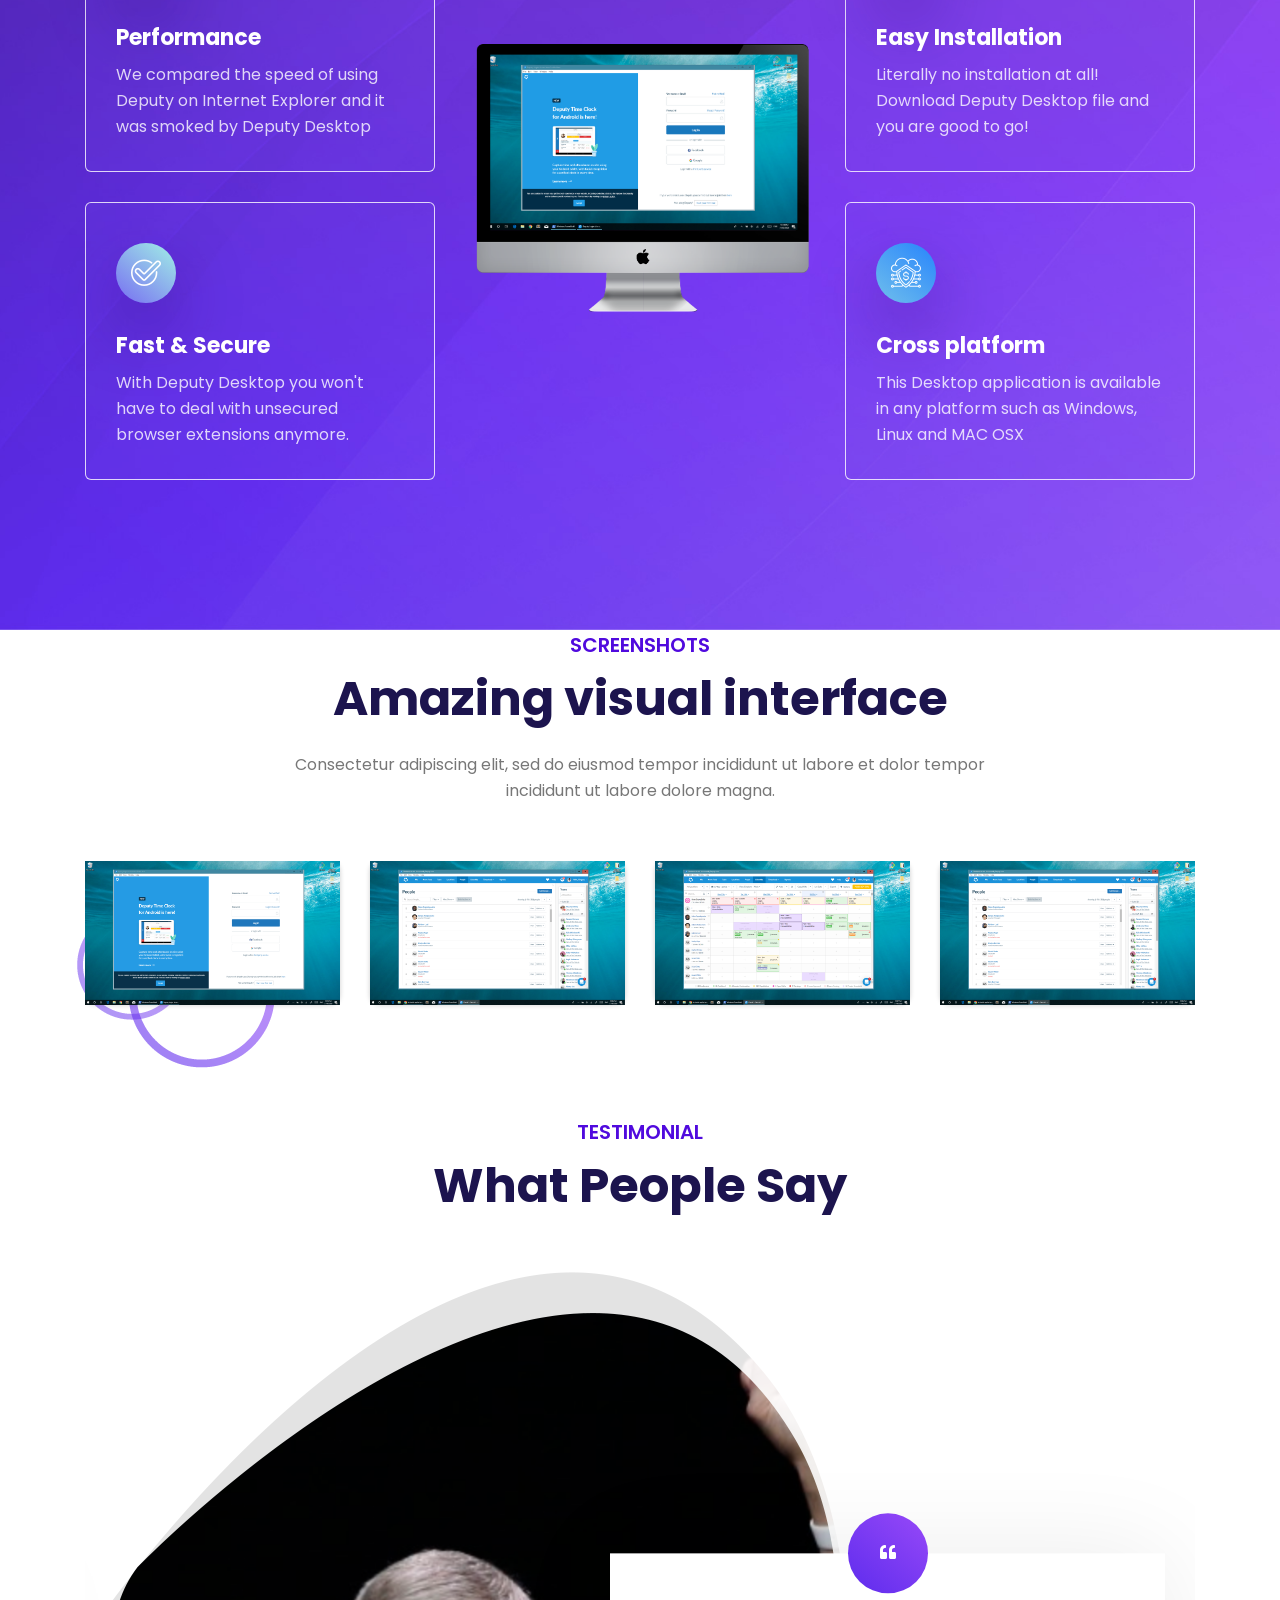
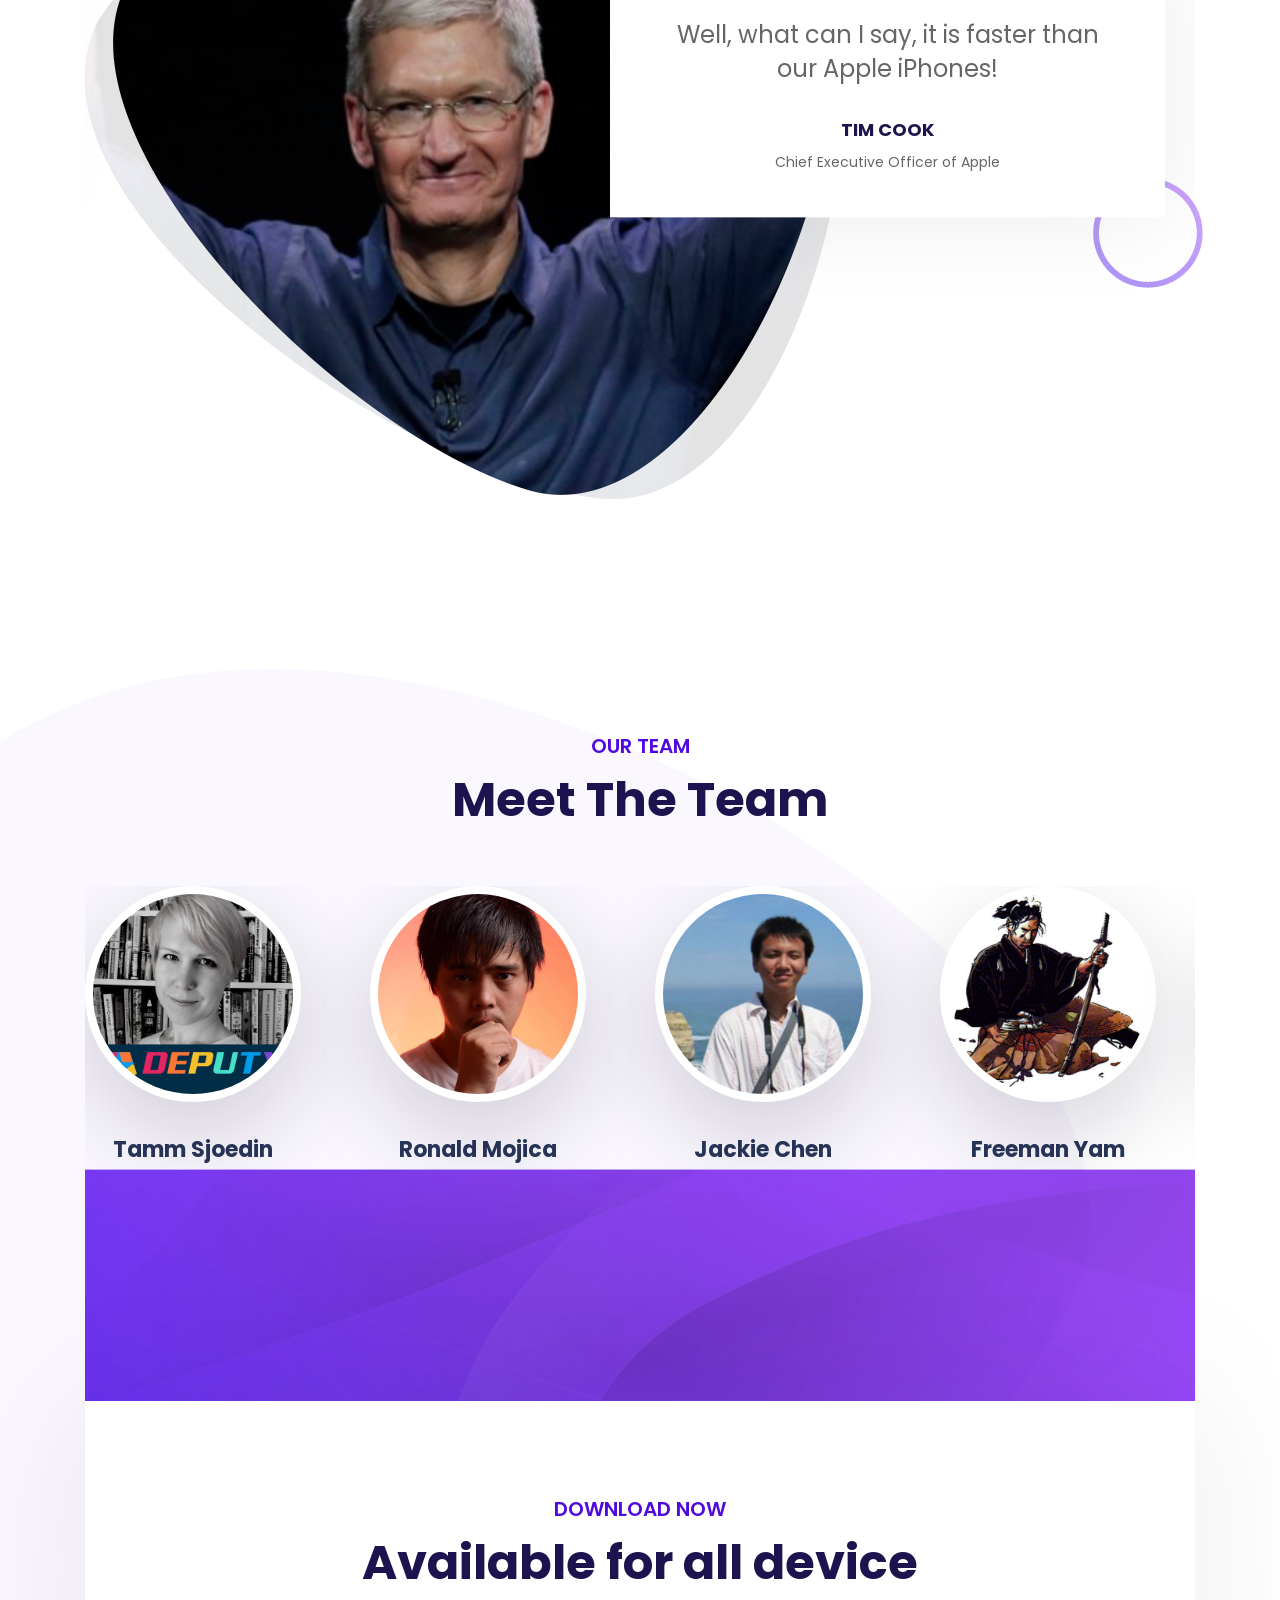
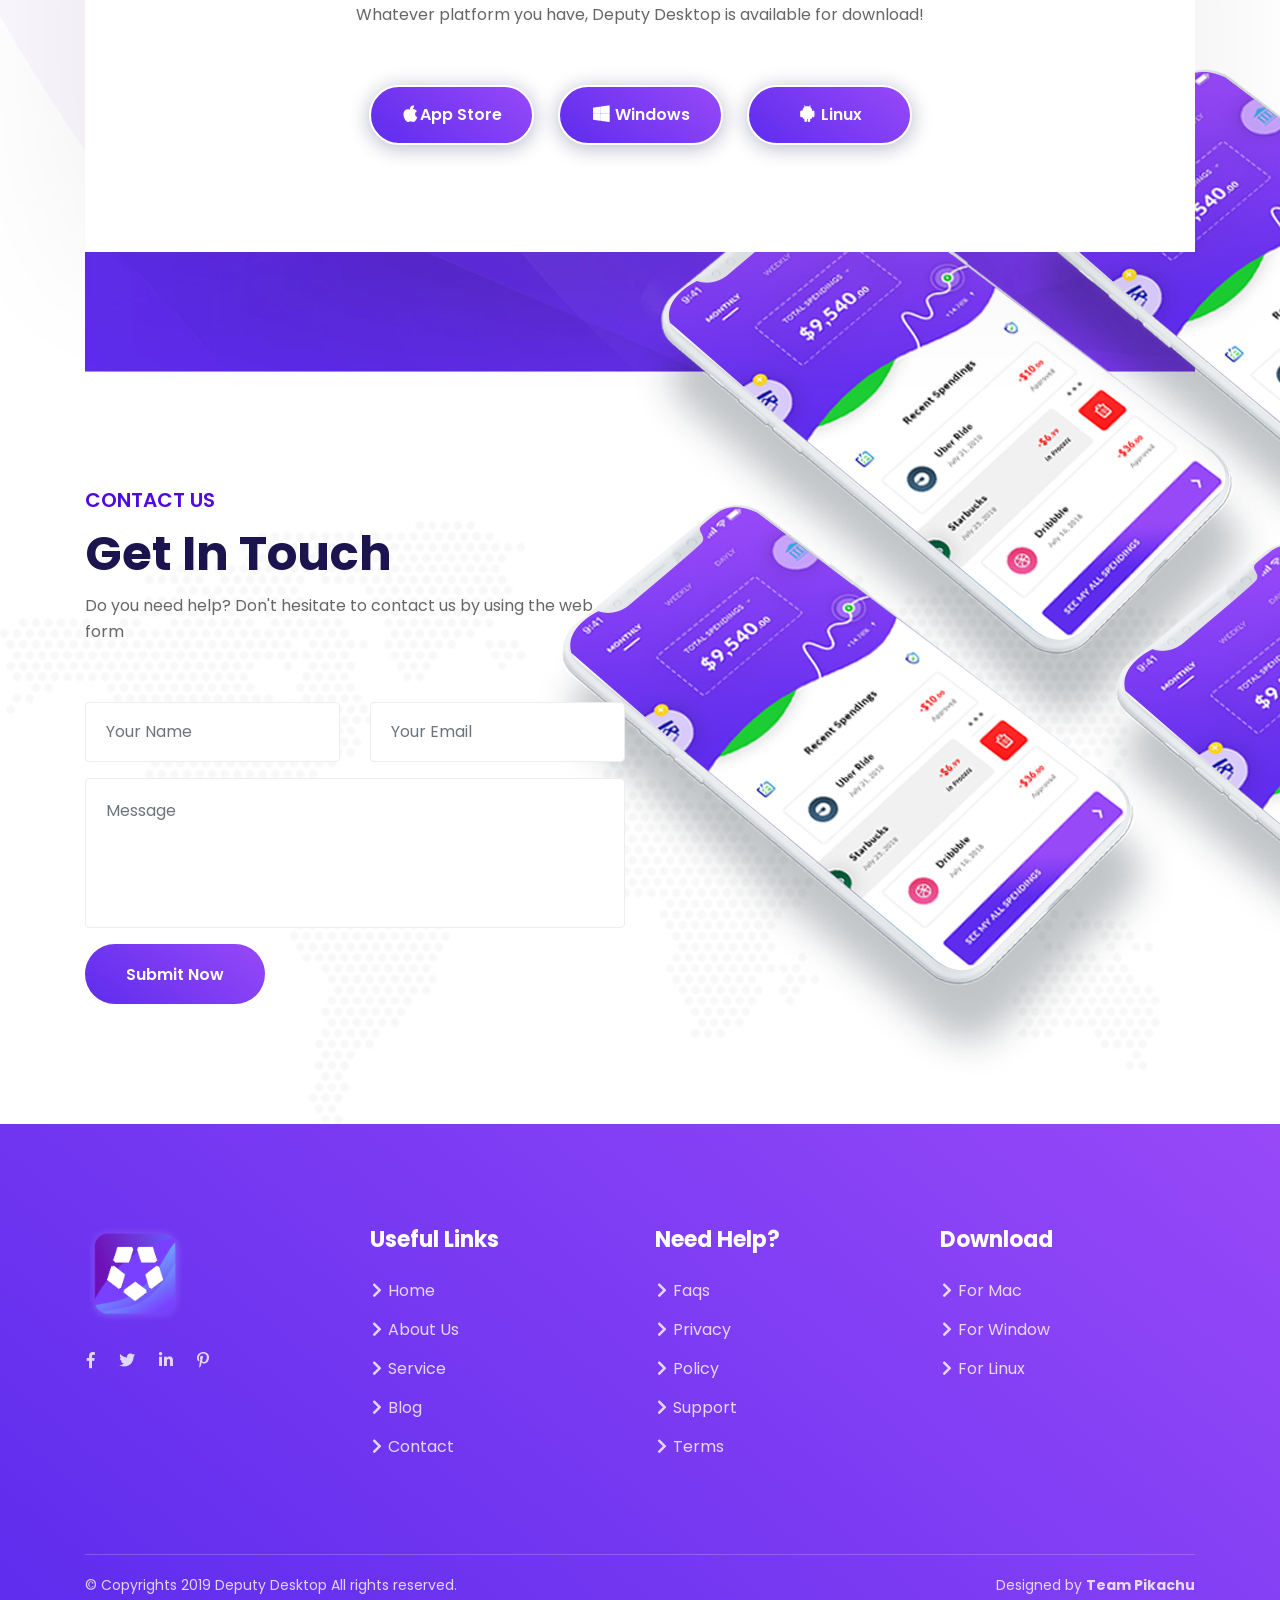
==== commit b95047fe: "Fix text labels" ====
--- a/appsidelanding-10/main-file/appside/index.html
+++ b/appsidelanding-10/main-file/appside/index.html
@@ -83,7 +83,8 @@
                 <div class="col-lg-7">
                     <div class="header-inner">
                         <h1 class="title wow fadeInDown">Experience a fast and secured Deputy</h1>
-                        <p>Old Operating System? Old Internet browsers? No need to worry! Deputy Desktop brings you an enhanced experience with security and performance in mind. </p>
+                        <p>Do you want to experience the full power of Deputy, outside the browser? Deputy Desktop let’s you break out!
+                        </p>
                         <div class="btn-wrapper wow fadeInUp">
                             <a href="#download" class="boxed-btn btn-rounded">Download now</a>
                             <a href="#" class="boxed-btn btn-rounded blank">Learn More</a>
@@ -103,8 +104,8 @@
             <div class="col-lg-10">
                 <div class="section-title"><!-- section title -->
                     <span class="subtitle">About Deputy Desktop</span>
-                    <h3 class="title extra">Bulit for everybody with performance in mind</h3>
-                    <p>We build from the ground up to bring fast, secured and feature rich Deputy experience for all users whatever the platform is.</p>
+                    <h3 class="title extra">Built for everybody with performance in mind</h3>
+                    <p>By running Deputy Desktop you make sure that you get the most out of all our features, regardless of your operating system, and what browser you use.</p>
                 </div><!-- //. section title -->
             </div>
         </div>
@@ -118,7 +119,7 @@
                             </div>
                             <div class="content">
                                 <h4 class="title"><a href="#">Performance</a></h4>
-                                <p>We compared the speed of using Deputy on Internet Explorer and it was smoked by Deputy Desktop</p>
+                                <p>We compared the speed of using Deputy on Internet Explorer and Deputy Desktop. We can’t even show you a graph of how much faster it runs.</p>
                             </div>
                         </li>
                         <li class="single-feature-list">
@@ -127,7 +128,7 @@
                             </div>
                             <div class="content">
                                 <h4 class="title"><a href="#">Cross platform</a></h4>
-                                <p>This Desktop application is available in any platform such as Windows, Linux and MAC OSX</p>
+                                <p>Deputy Desktop is available in any platform such as Windows, Linux and MAC OSX</p>
                             </div>
                         </li>
                         <li class="single-feature-list">
@@ -689,7 +690,7 @@
                 <div class="download-area-wrapper margin-top-120"><!-- download area wrapper -->
                     <span class="subtitle">Download now</span>
                     <h3 class="title">Available for all device</h3>
-                    <p>Whatever platform you have Deputy Desktop is available for download!</p>
+                    <p>Whatever platform you have, Deputy Desktop is available for download!</p>
                     <div class="btn-wrapper">
                             <a href="https://github.com/xinyoDeputy/electron-deputy/releases/download/0.1.0/Deputy.Desktop-0.1.0.dmg" class="boxed-btn btn-rounded gd-bg-1"><i class="flaticon-apple-1"></i>App Store</a>
                             <a href="https://github.com/xinyoDeputy/electron-deputy/releases/download/0.1.0/DeputyDesktop__portable.exe" class="boxed-btn btn-rounded gd-bg-3"><i class="flaticon-windows"></i> Windows</a>
@@ -704,7 +705,7 @@
                 <div class="contact-area-wrapper" id="contact"><!-- contact area wrapper -->
                     <span class="subtitle">Contact us</span>
                     <h3 class="title">Get In Touch</h3>
-                    <p>You need help? Don't hesitate to contact us by using the web form</p>
+                    <p>Do you need help? Don't hesitate to contact us by using the web form</p>
                     <form action="index.html" id="contact_form_submit" class="contact-form sec-margin">
                         <div class="row">
                             <div class="col-lg-6">
@@ -769,7 +770,7 @@
                             <li><a href="#"><i class="fas fa-chevron-right"></i> Privacy</a></li>
                             <li><a href="#"><i class="fas fa-chevron-right"></i> Policy</a></li>
                             <li><a href="#"><i class="fas fa-chevron-right"></i> Support</a></li>
-                            <li><a href="#"><i class="fas fa-chevron-right"></i> Temrs</a></li>
+                            <li><a href="#"><i class="fas fa-chevron-right"></i> Terms</a></li>
                         </ul>
                     </div>
                 </div>
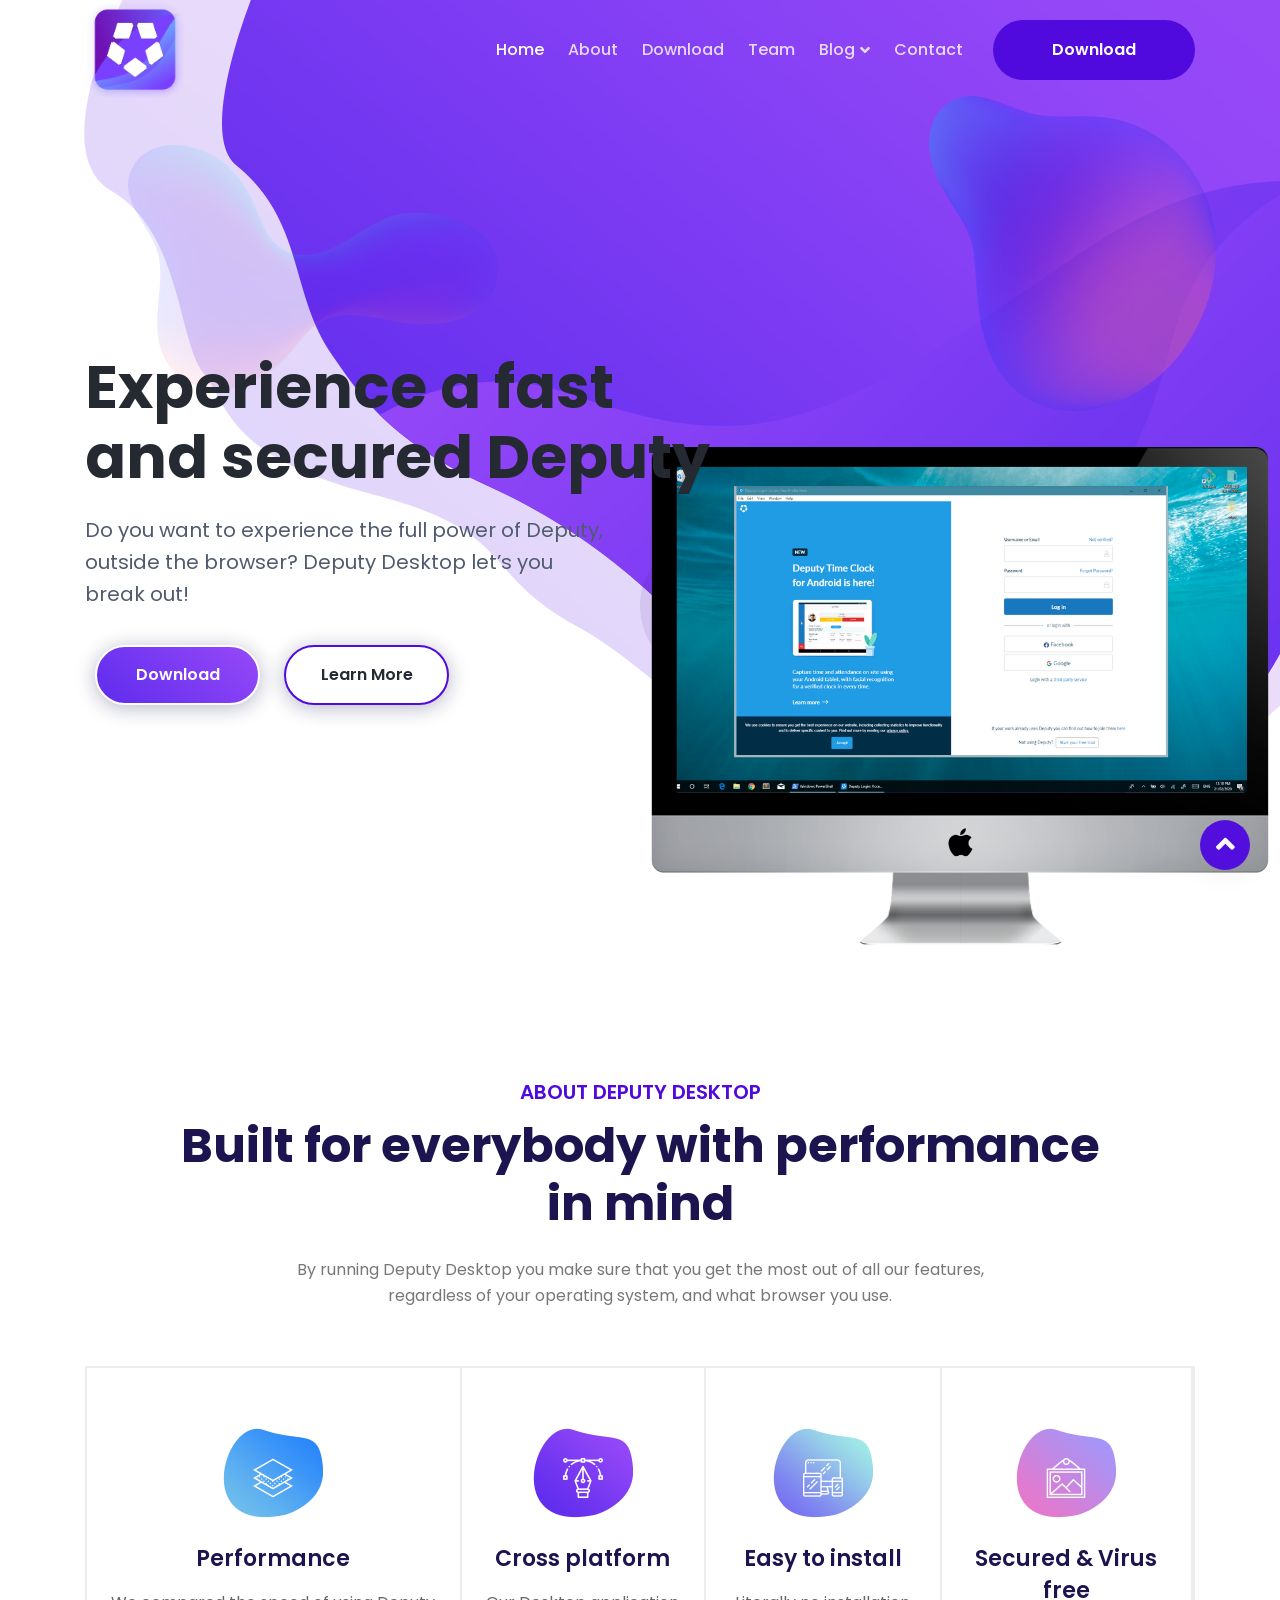
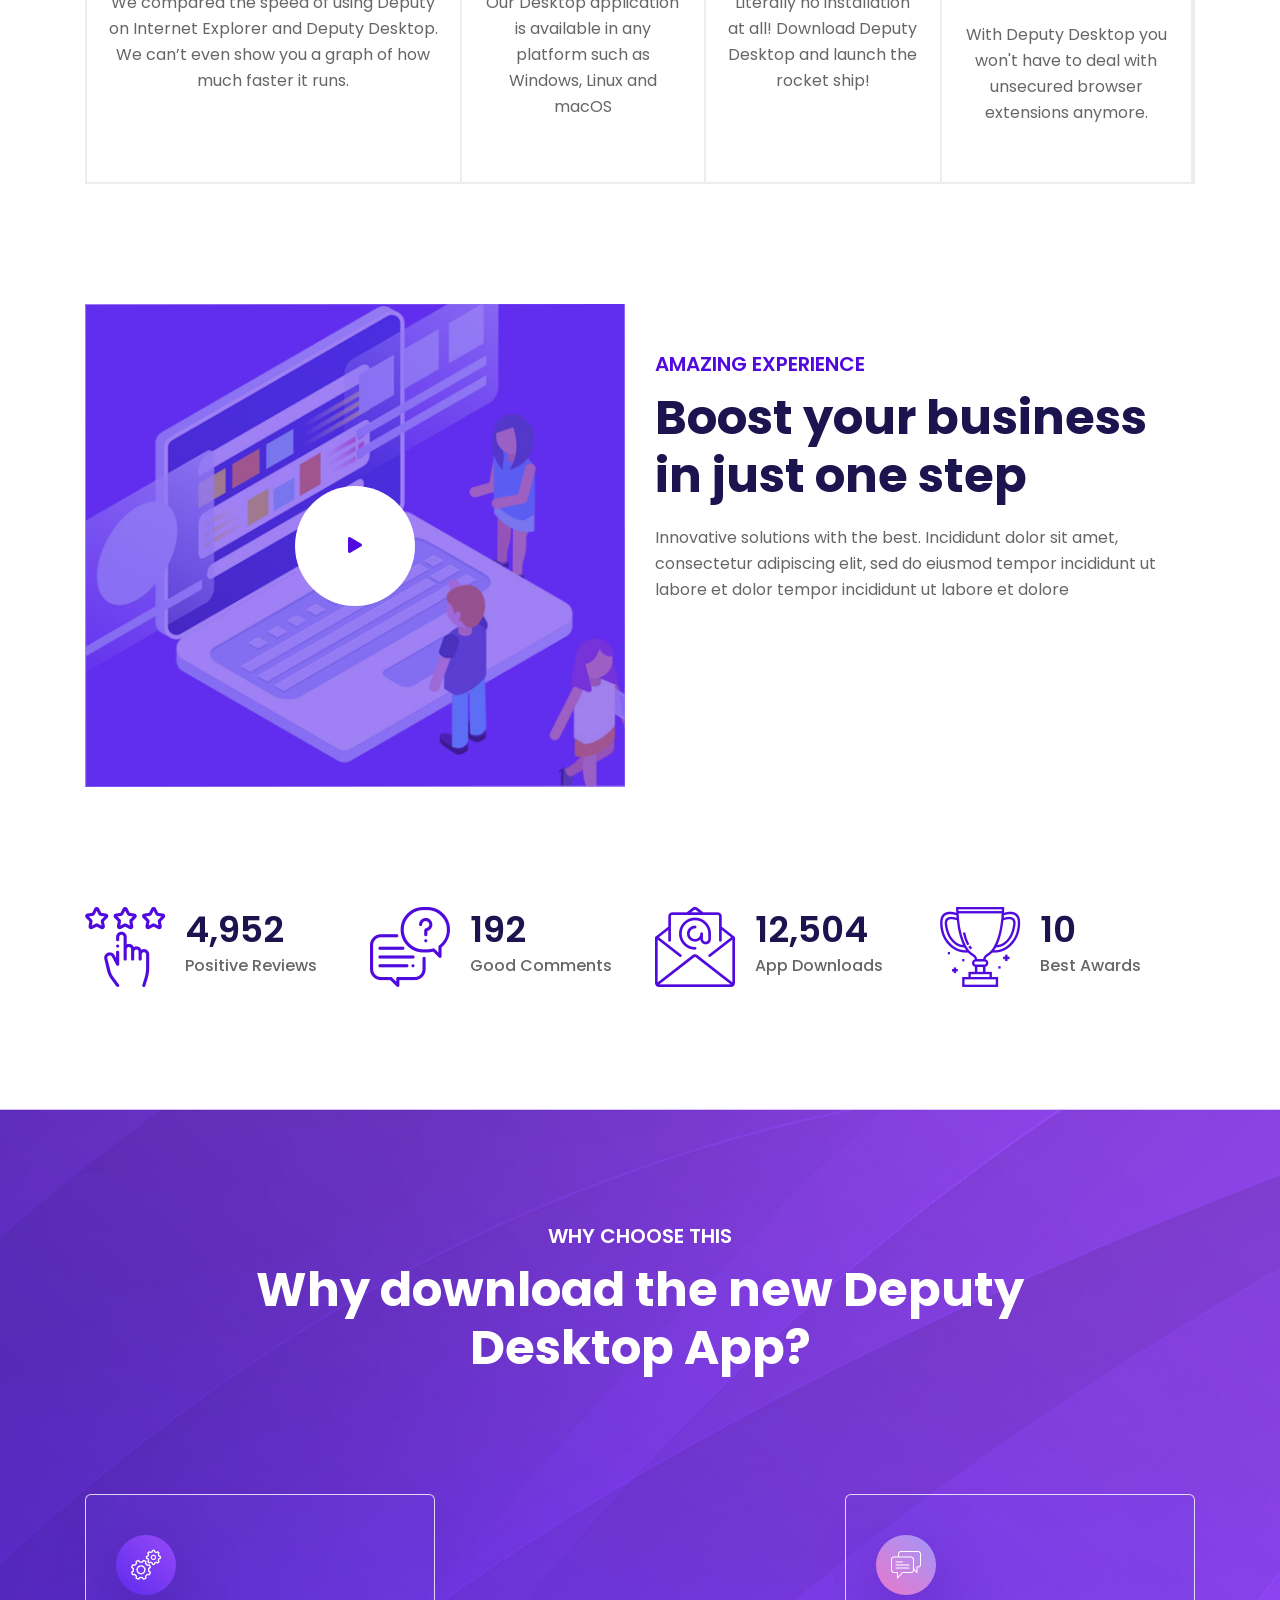
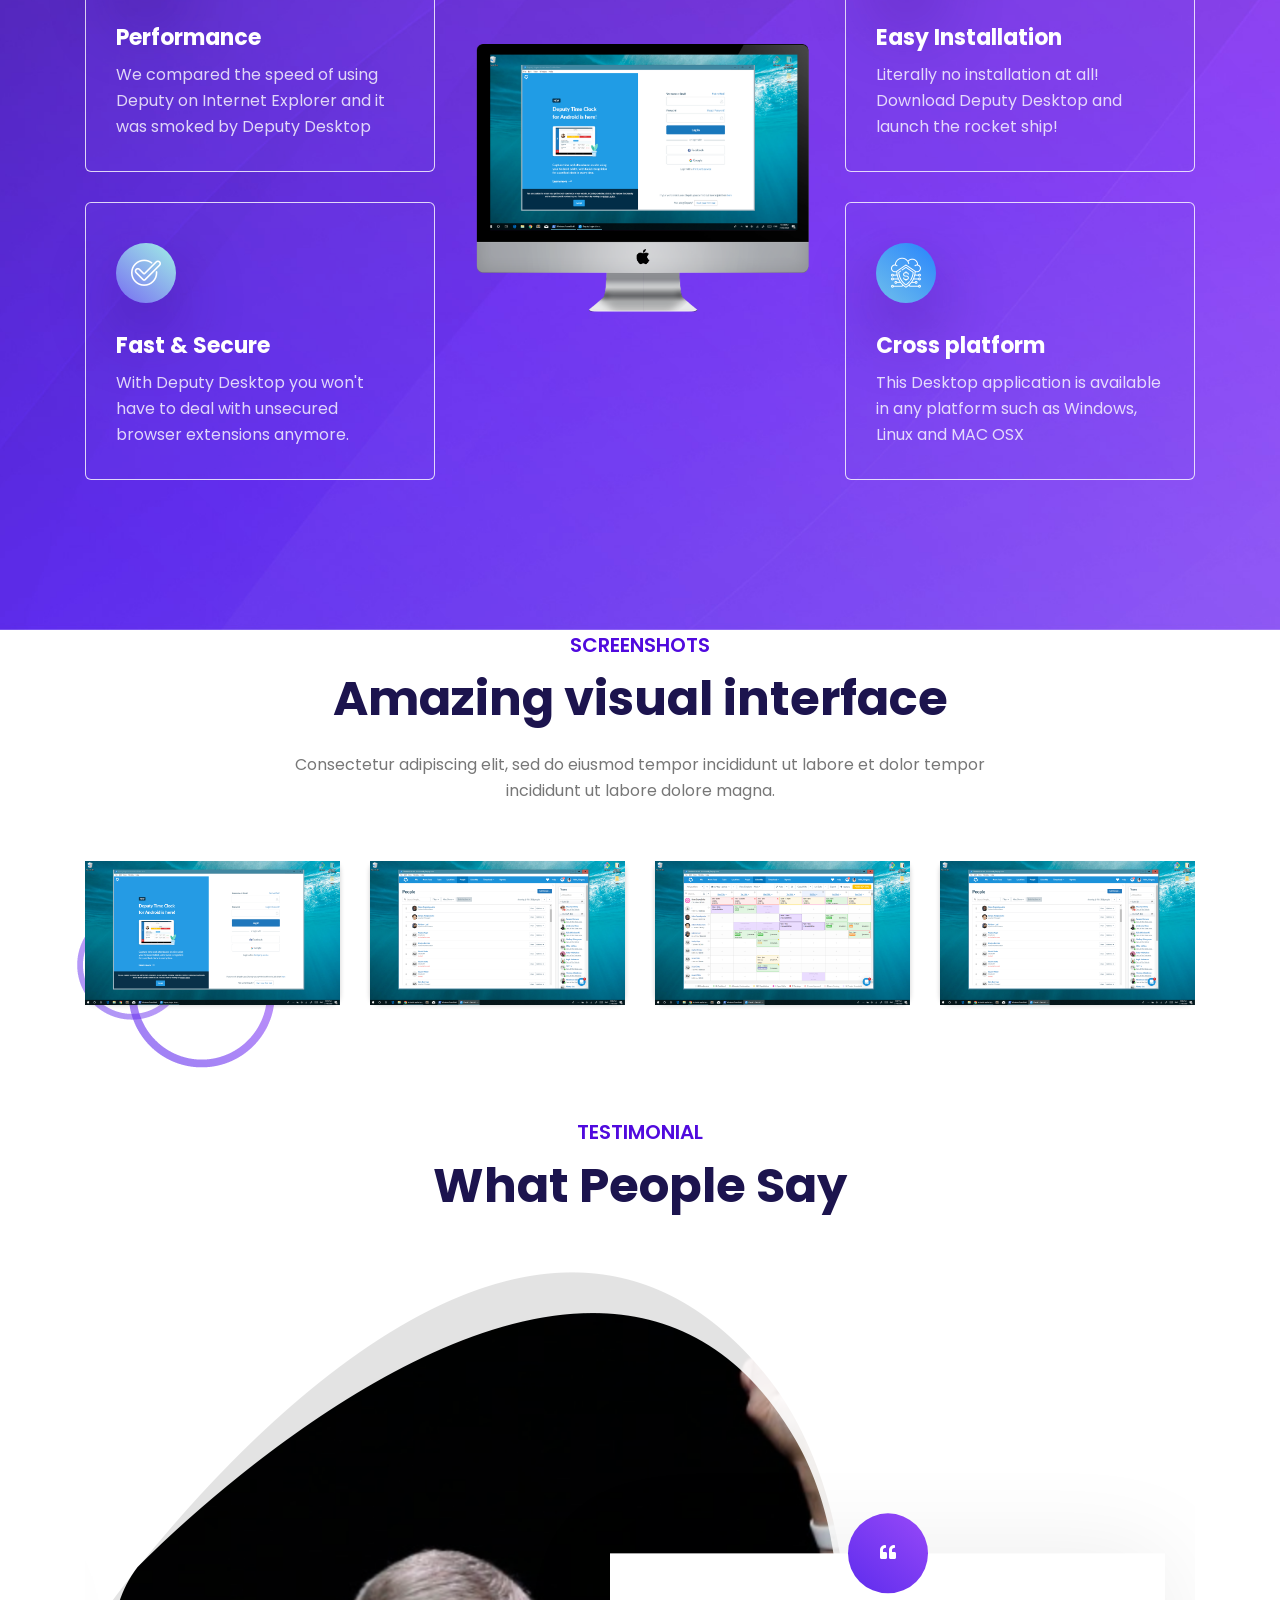
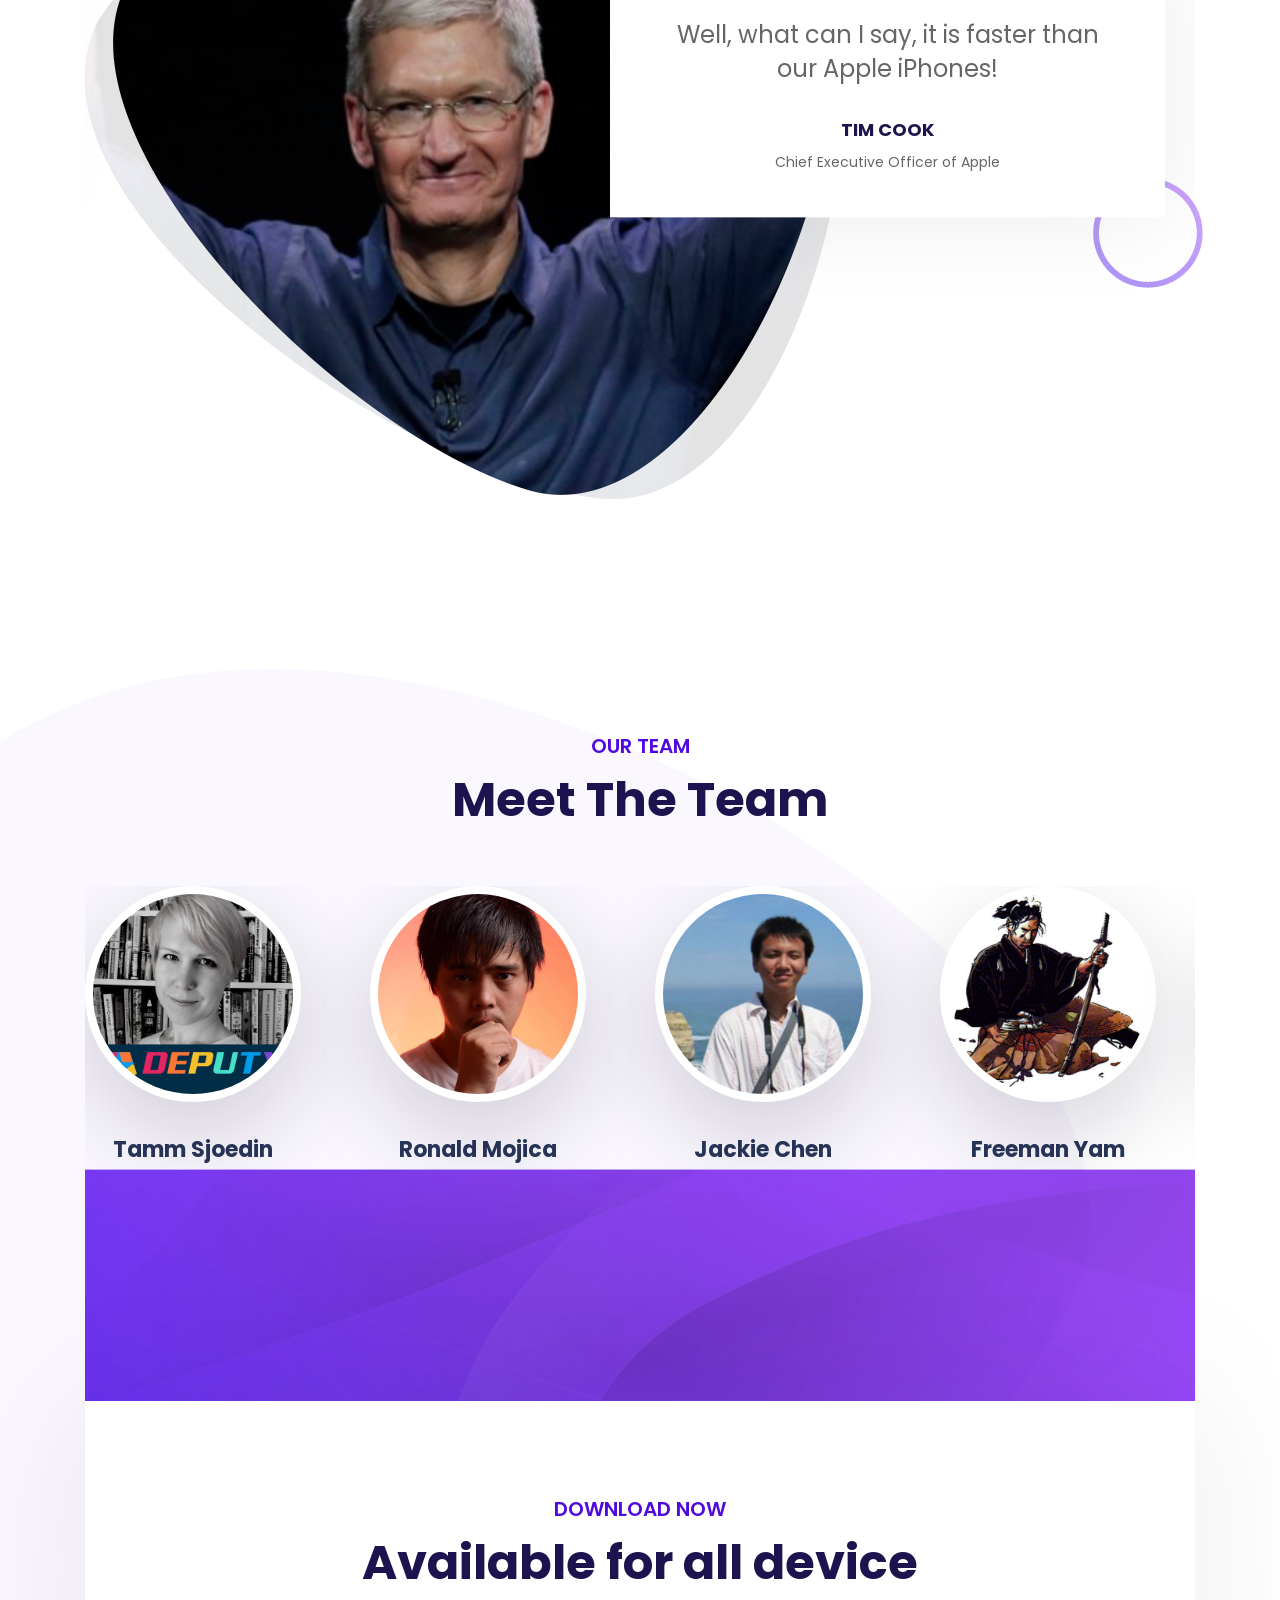
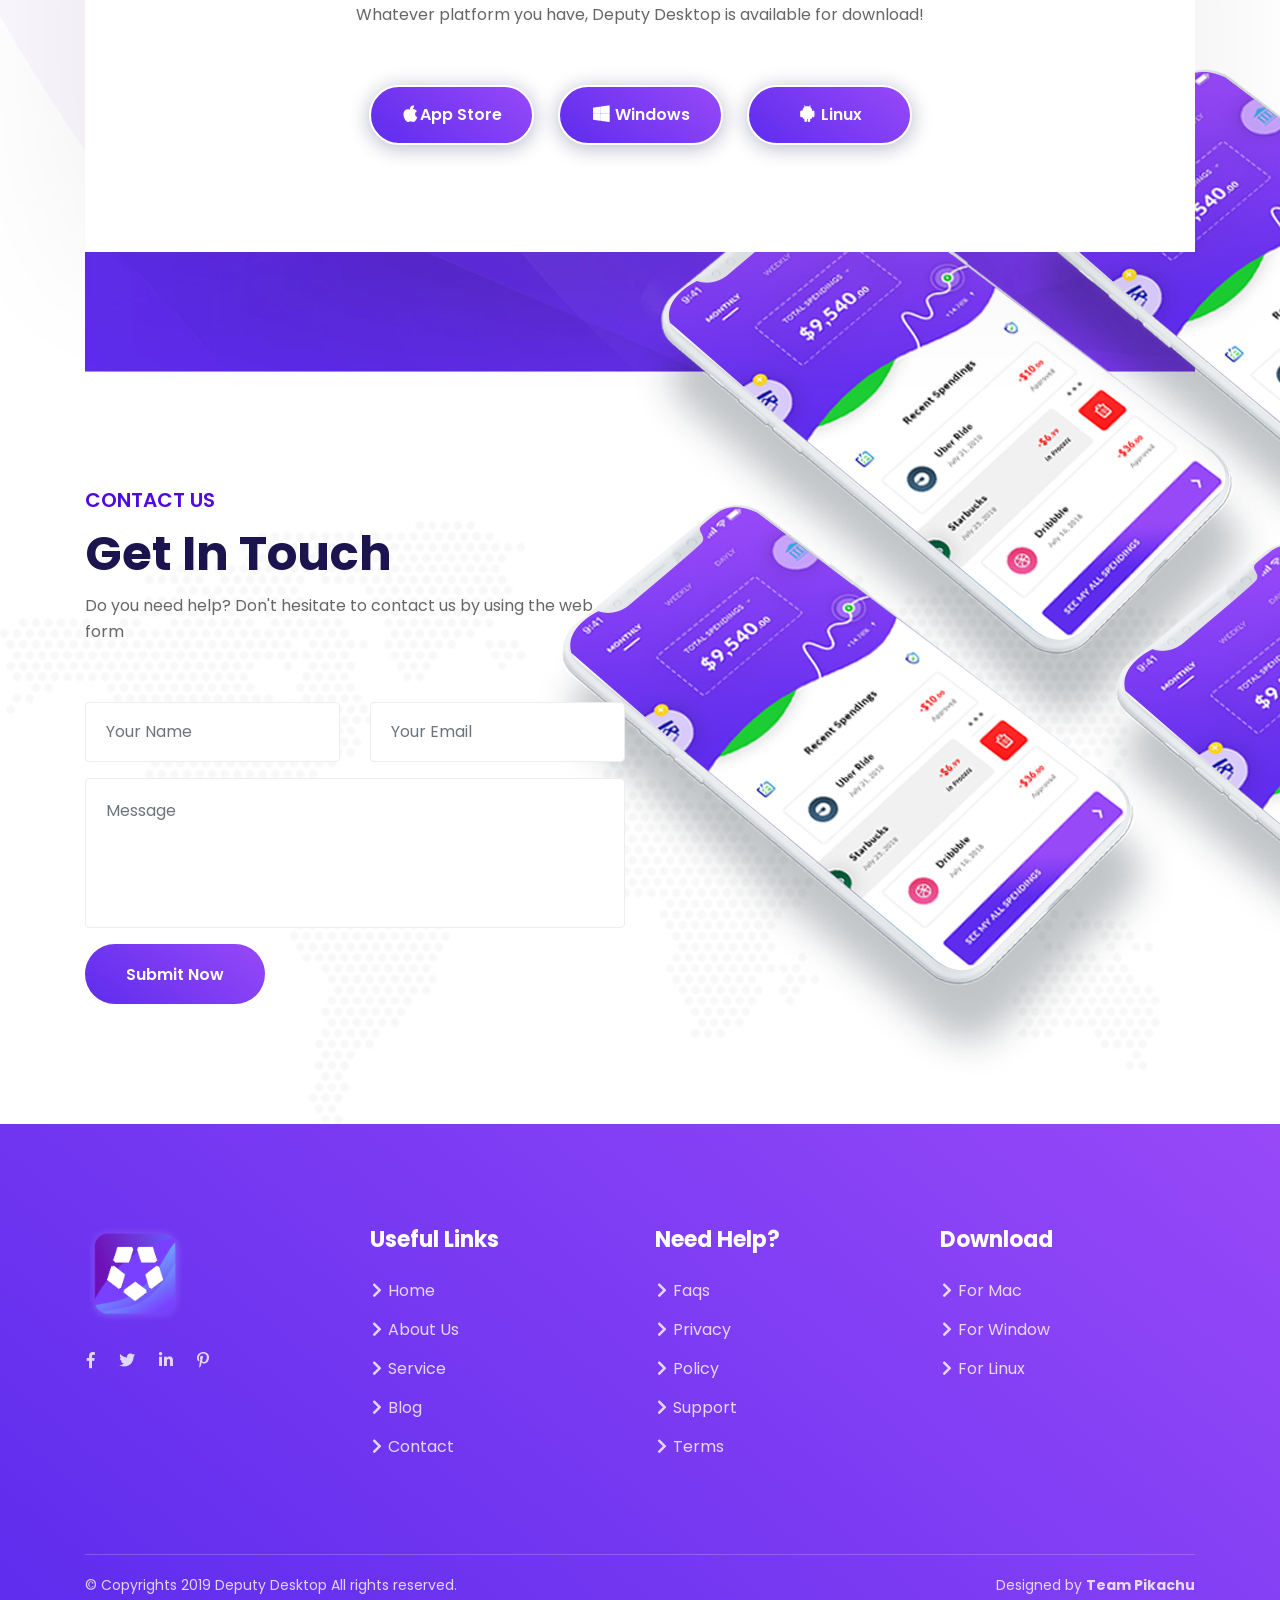
==== commit 0669f48b: "Fix text labels" ====
--- a/appsidelanding-10/main-file/appside/index.html
+++ b/appsidelanding-10/main-file/appside/index.html
@@ -128,7 +128,7 @@
                             </div>
                             <div class="content">
                                 <h4 class="title"><a href="#">Cross platform</a></h4>
-                                <p>Deputy Desktop is available in any platform such as Windows, Linux and MAC OSX</p>
+                                <p>Our Desktop application is available in any platform such as Windows, Linux and macOS</p>
                             </div>
                         </li>
                         <li class="single-feature-list">
@@ -137,7 +137,7 @@
                             </div>
                             <div class="content">
                                 <h4 class="title"><a href="#">Easy to install</a></h4>
-                                <p>Literally no installation at all! Download Deputy Desktop file and you are good to go!</p>
+                                <p>Literally no installation at all! Download Deputy Desktop and launch the rocket ship!</p>
                             </div>
                         </li>
                         <li class="single-feature-list">
@@ -289,7 +289,7 @@
                     </div>
                     <div class="content">
                         <h4 class="title">Easy Installation</h4>
-                        <p>Literally no installation at all! Download Deputy Desktop file and you are good to go!
+                        <p>Literally no installation at all! Download Deputy Desktop and launch the rocket ship!
 
                         </p>
                     </div>
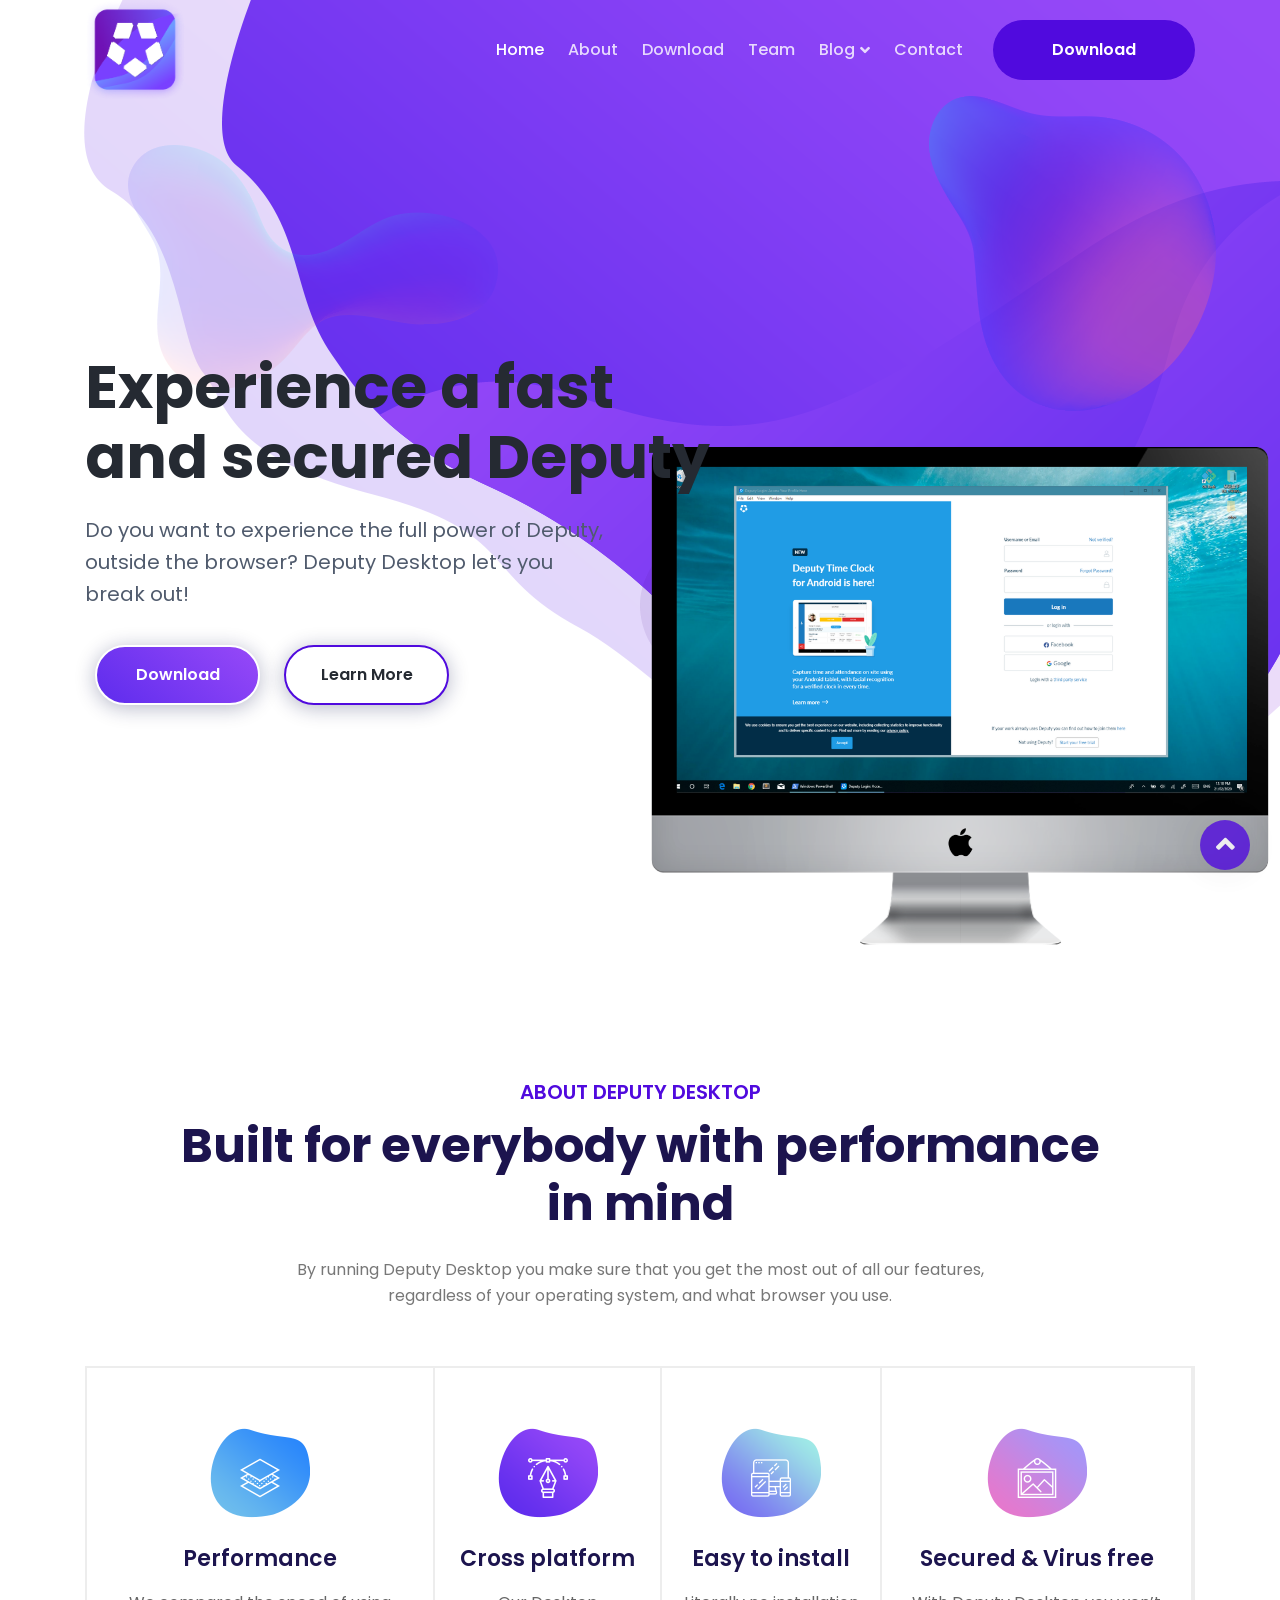
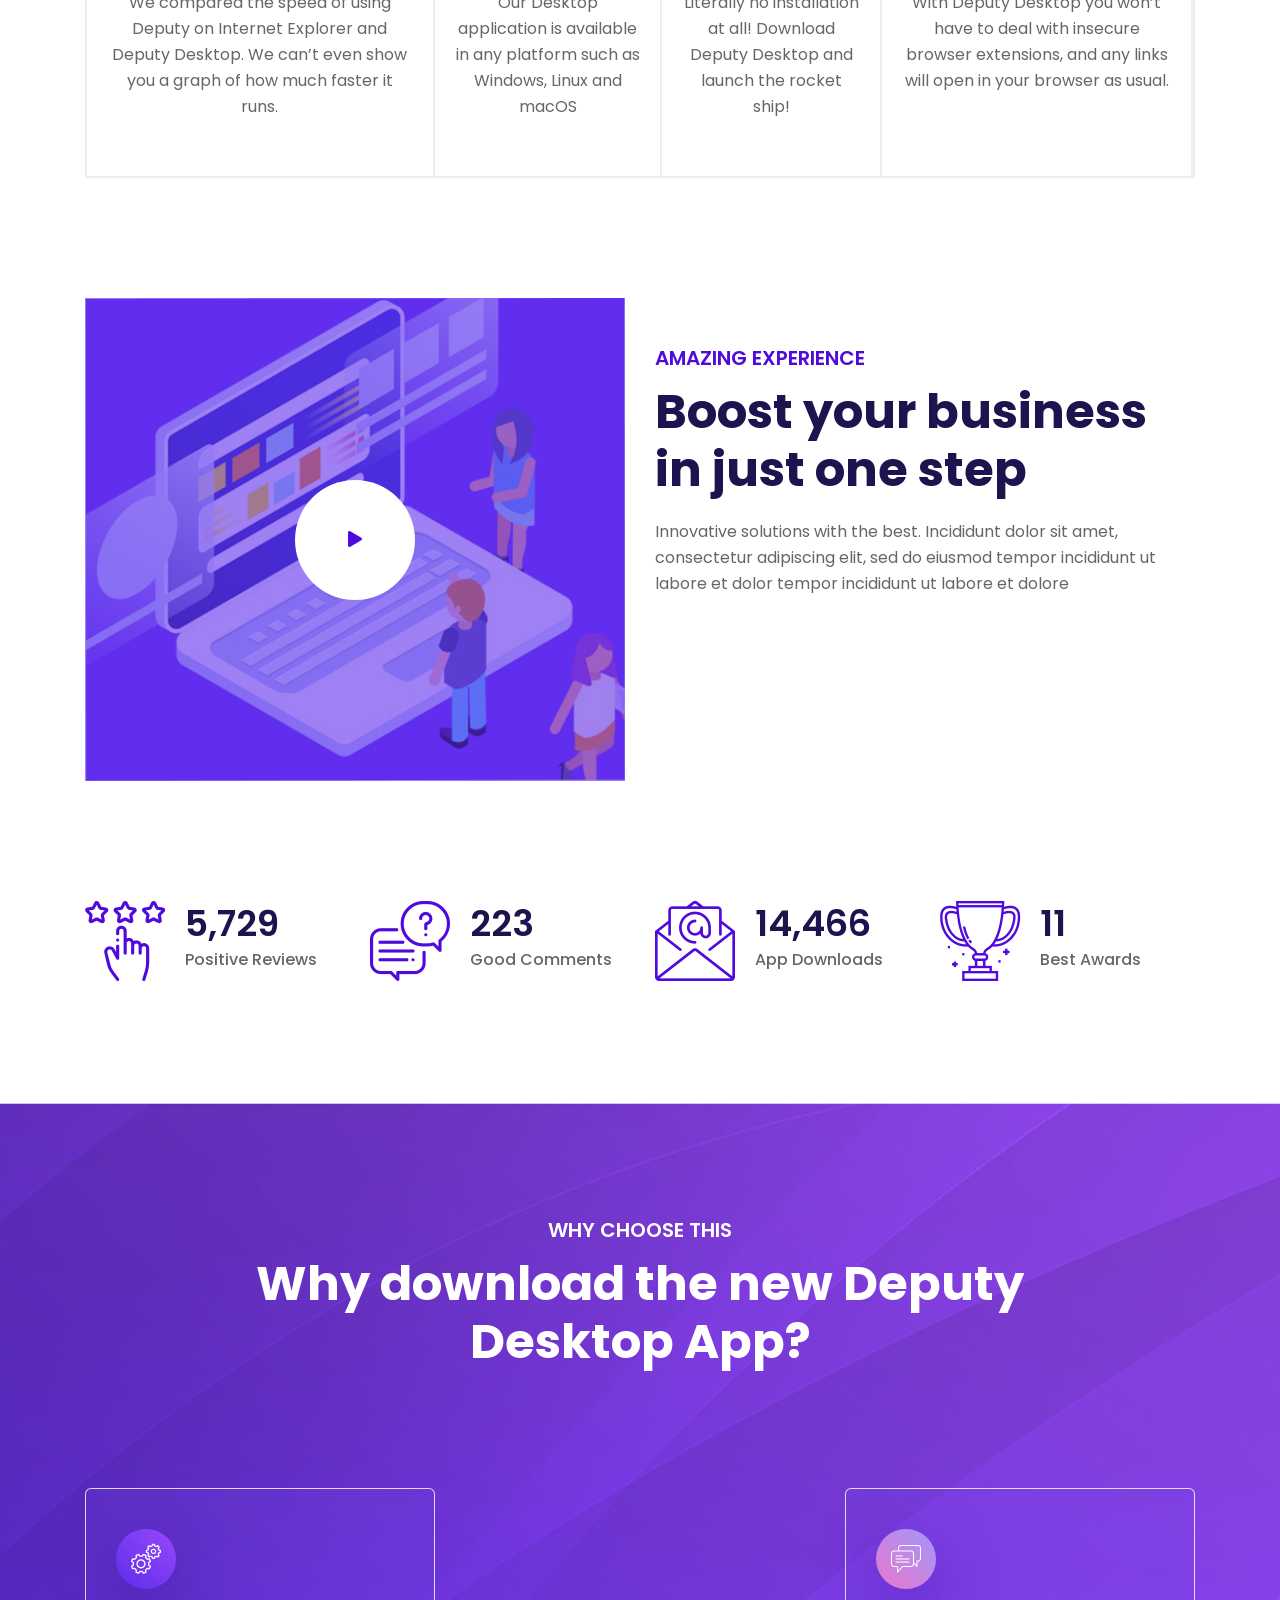
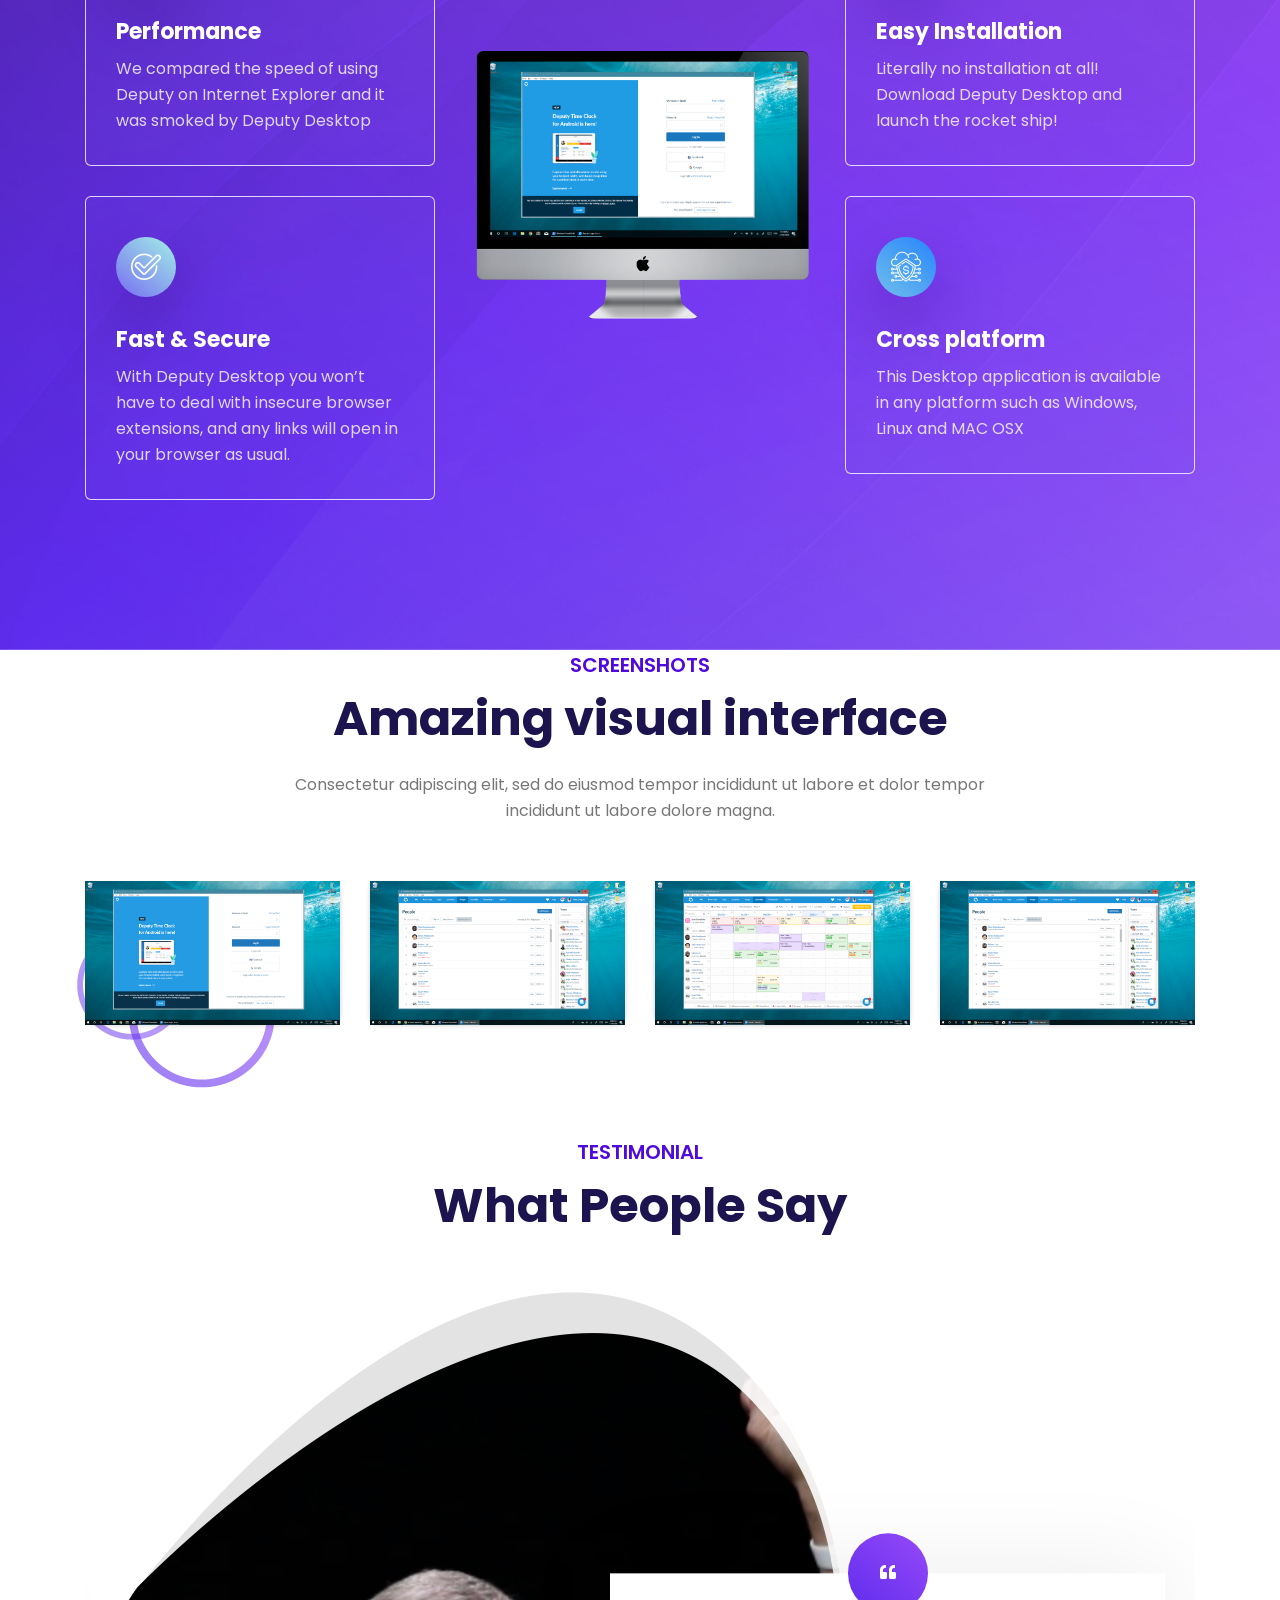
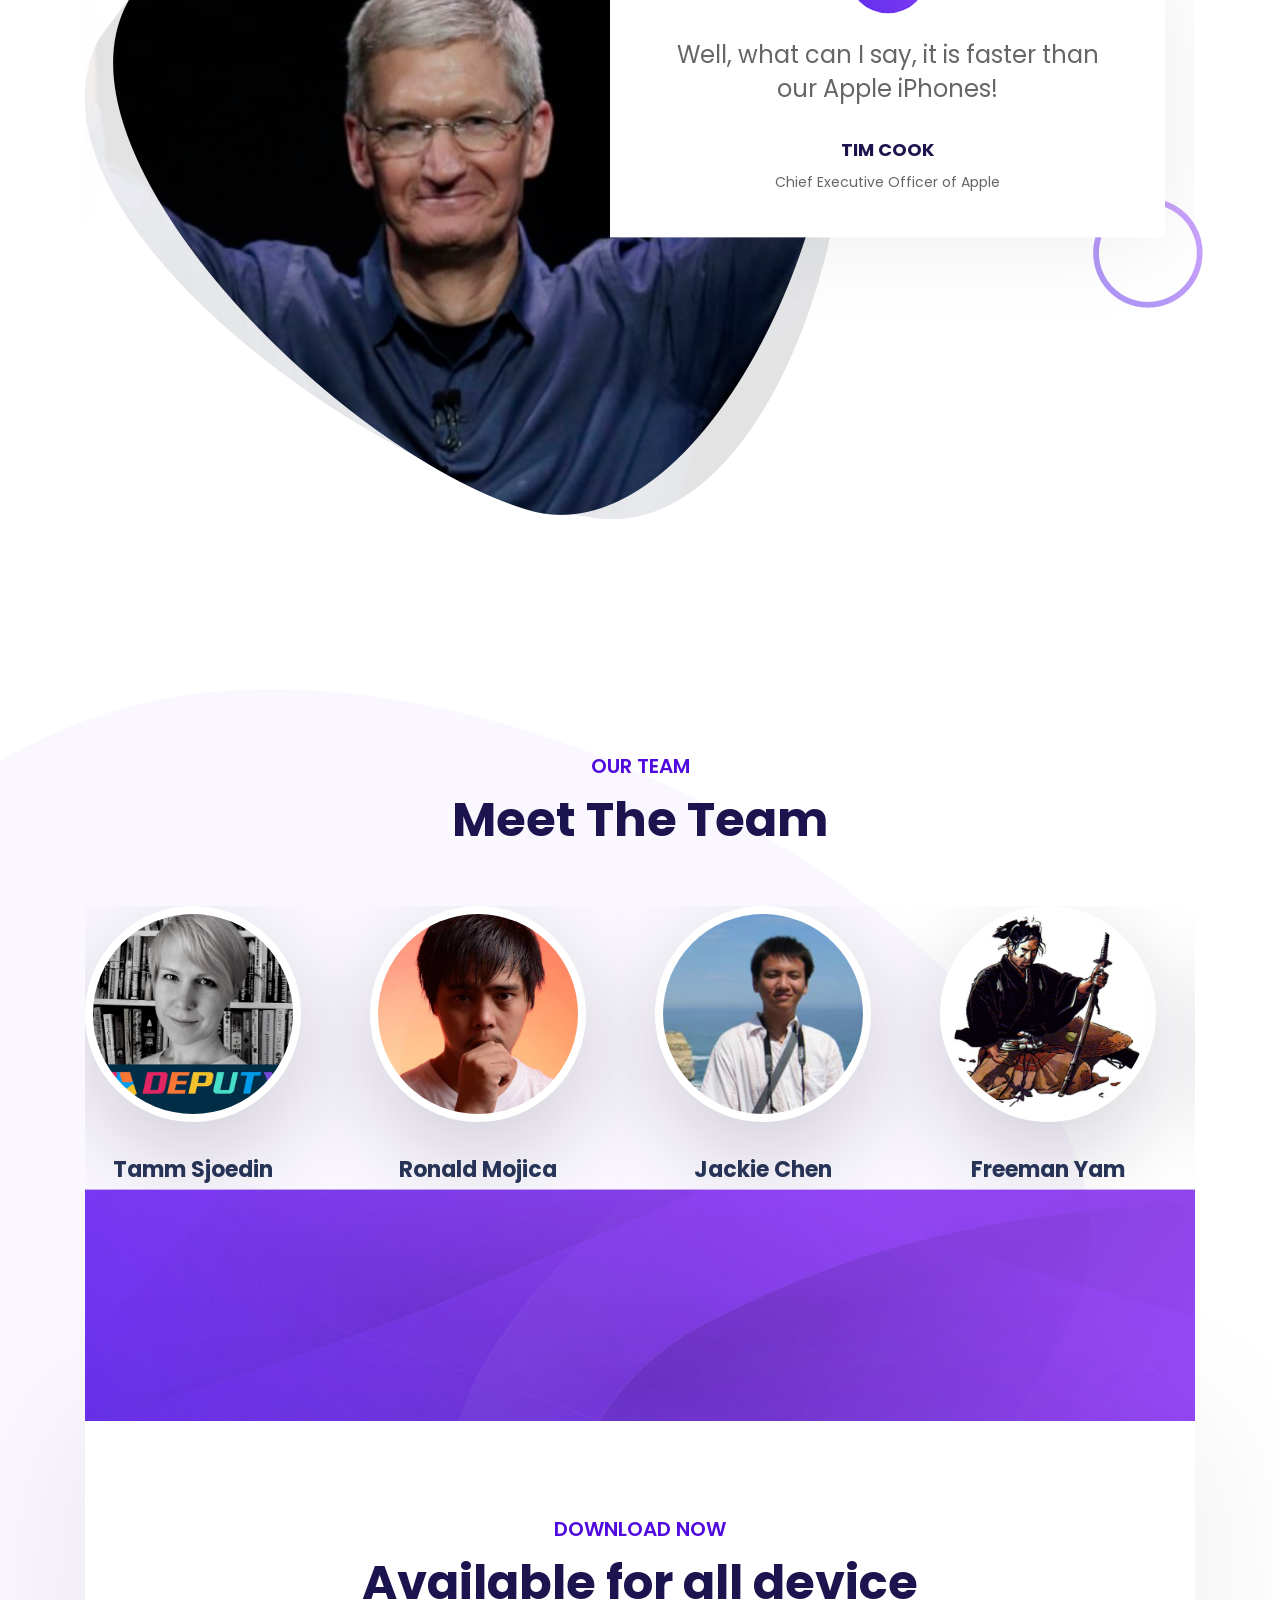
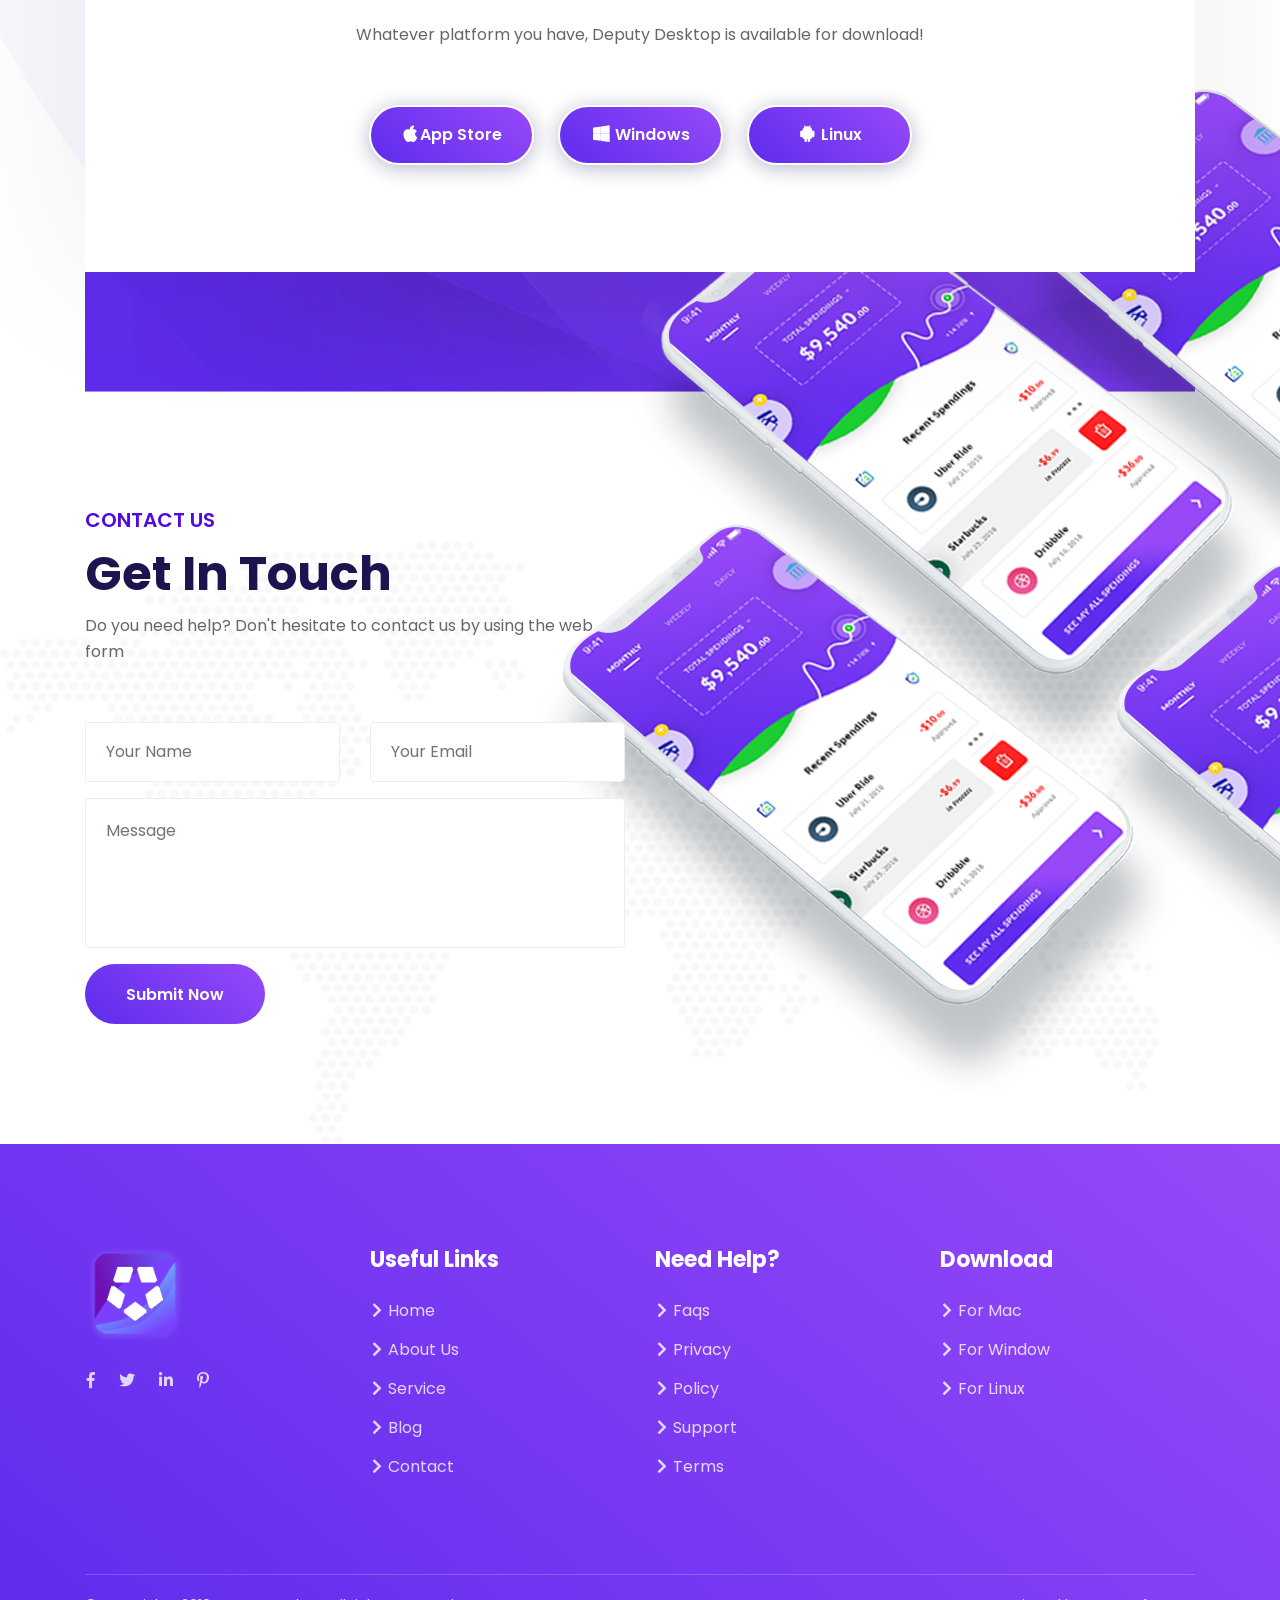
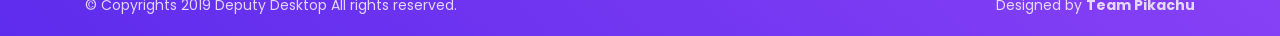
==== commit 47298d26: "Add more text changes" ====
--- a/appsidelanding-10/main-file/appside/index.html
+++ b/appsidelanding-10/main-file/appside/index.html
@@ -146,7 +146,7 @@
                             </div>
                             <div class="content">
                                 <h4 class="title"><a href="#">Secured & Virus free</a></h4>
-                                <p>With Deputy Desktop you won't have to deal with unsecured browser extensions anymore.</p>
+                                <p>With Deputy Desktop you won’t have to deal with insecure browser extensions, and any links will open in your browser as usual.</p>
                             </div>
                         </li>
                     </ul>
@@ -272,7 +272,7 @@
                     </div>
                     <div class="content">
                         <h4 class="title">Fast & Secure</h4>
-                        <p>With Deputy Desktop you won't have to deal with unsecured browser extensions anymore.
+                        <p>With Deputy Desktop you won’t have to deal with insecure browser extensions, and any links will open in your browser as usual.
                         </p>
                     </div>
                 </div><!-- //. single why us item -->
